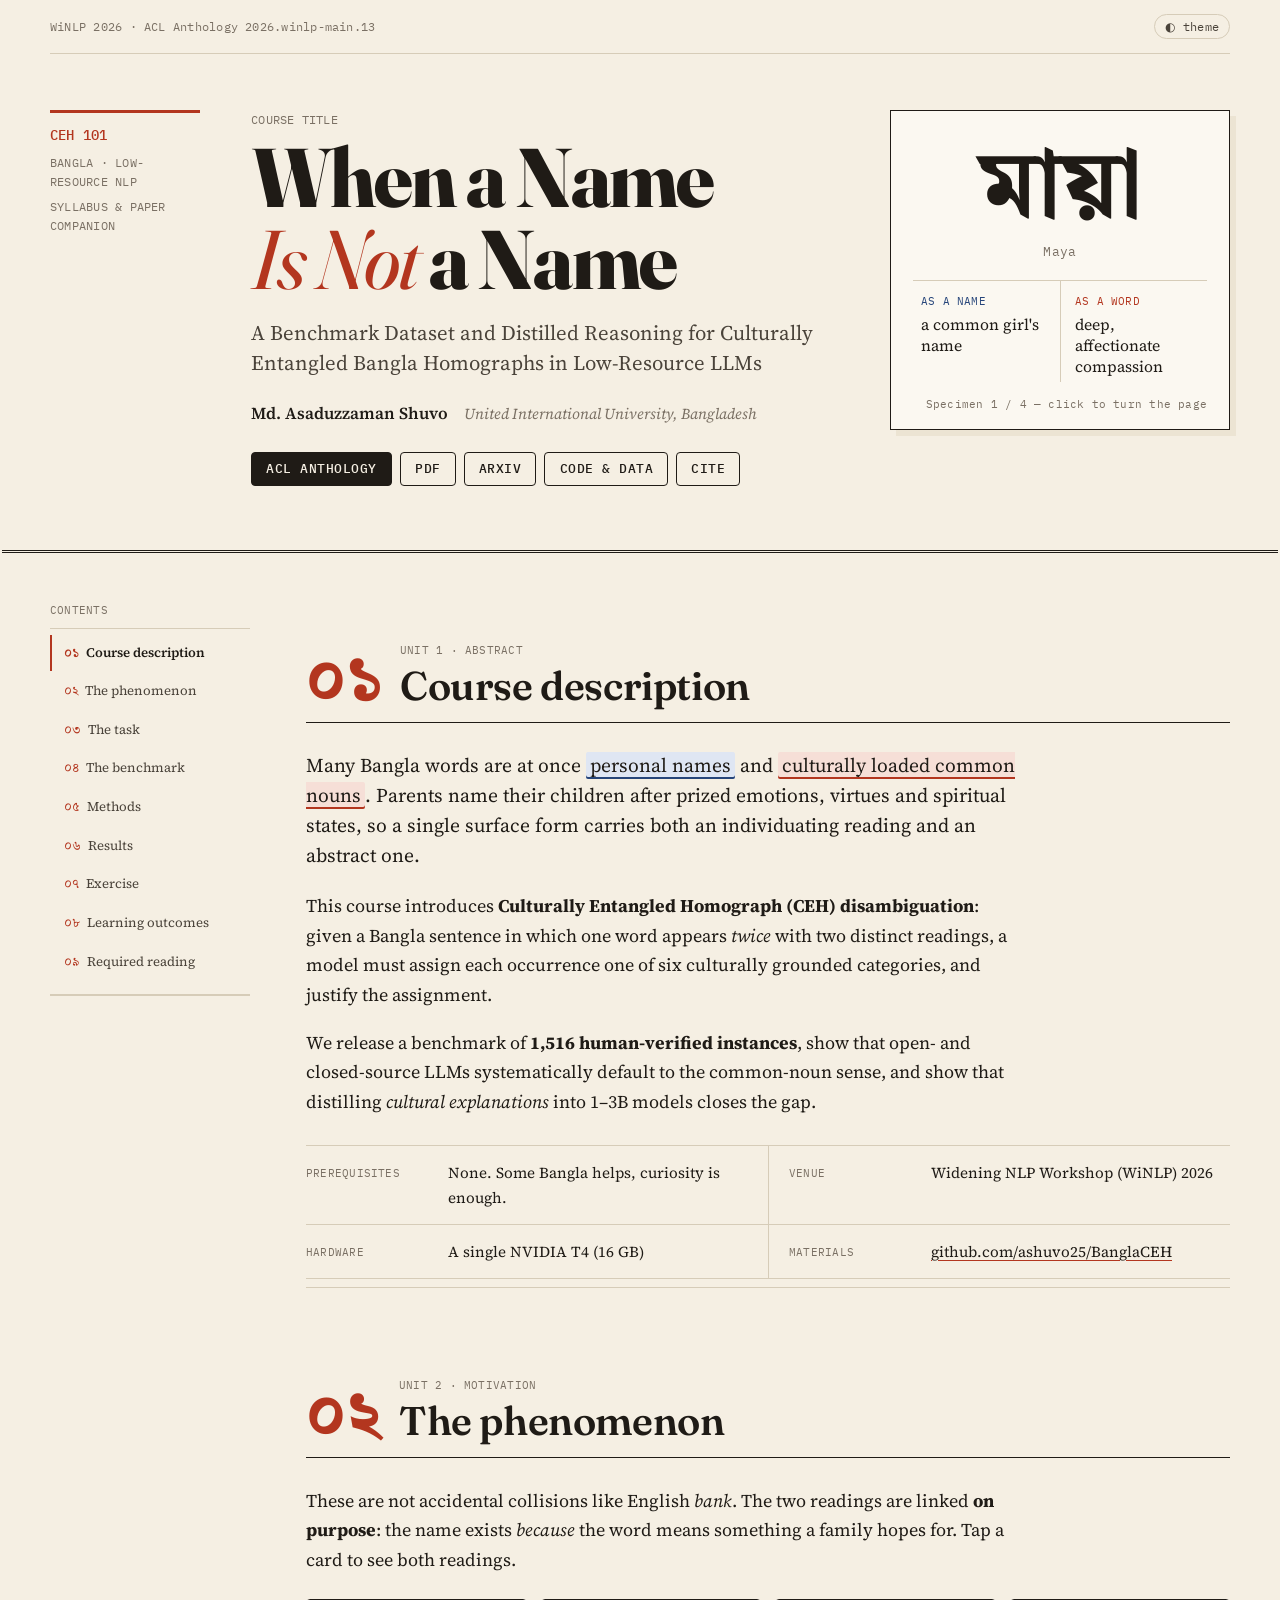
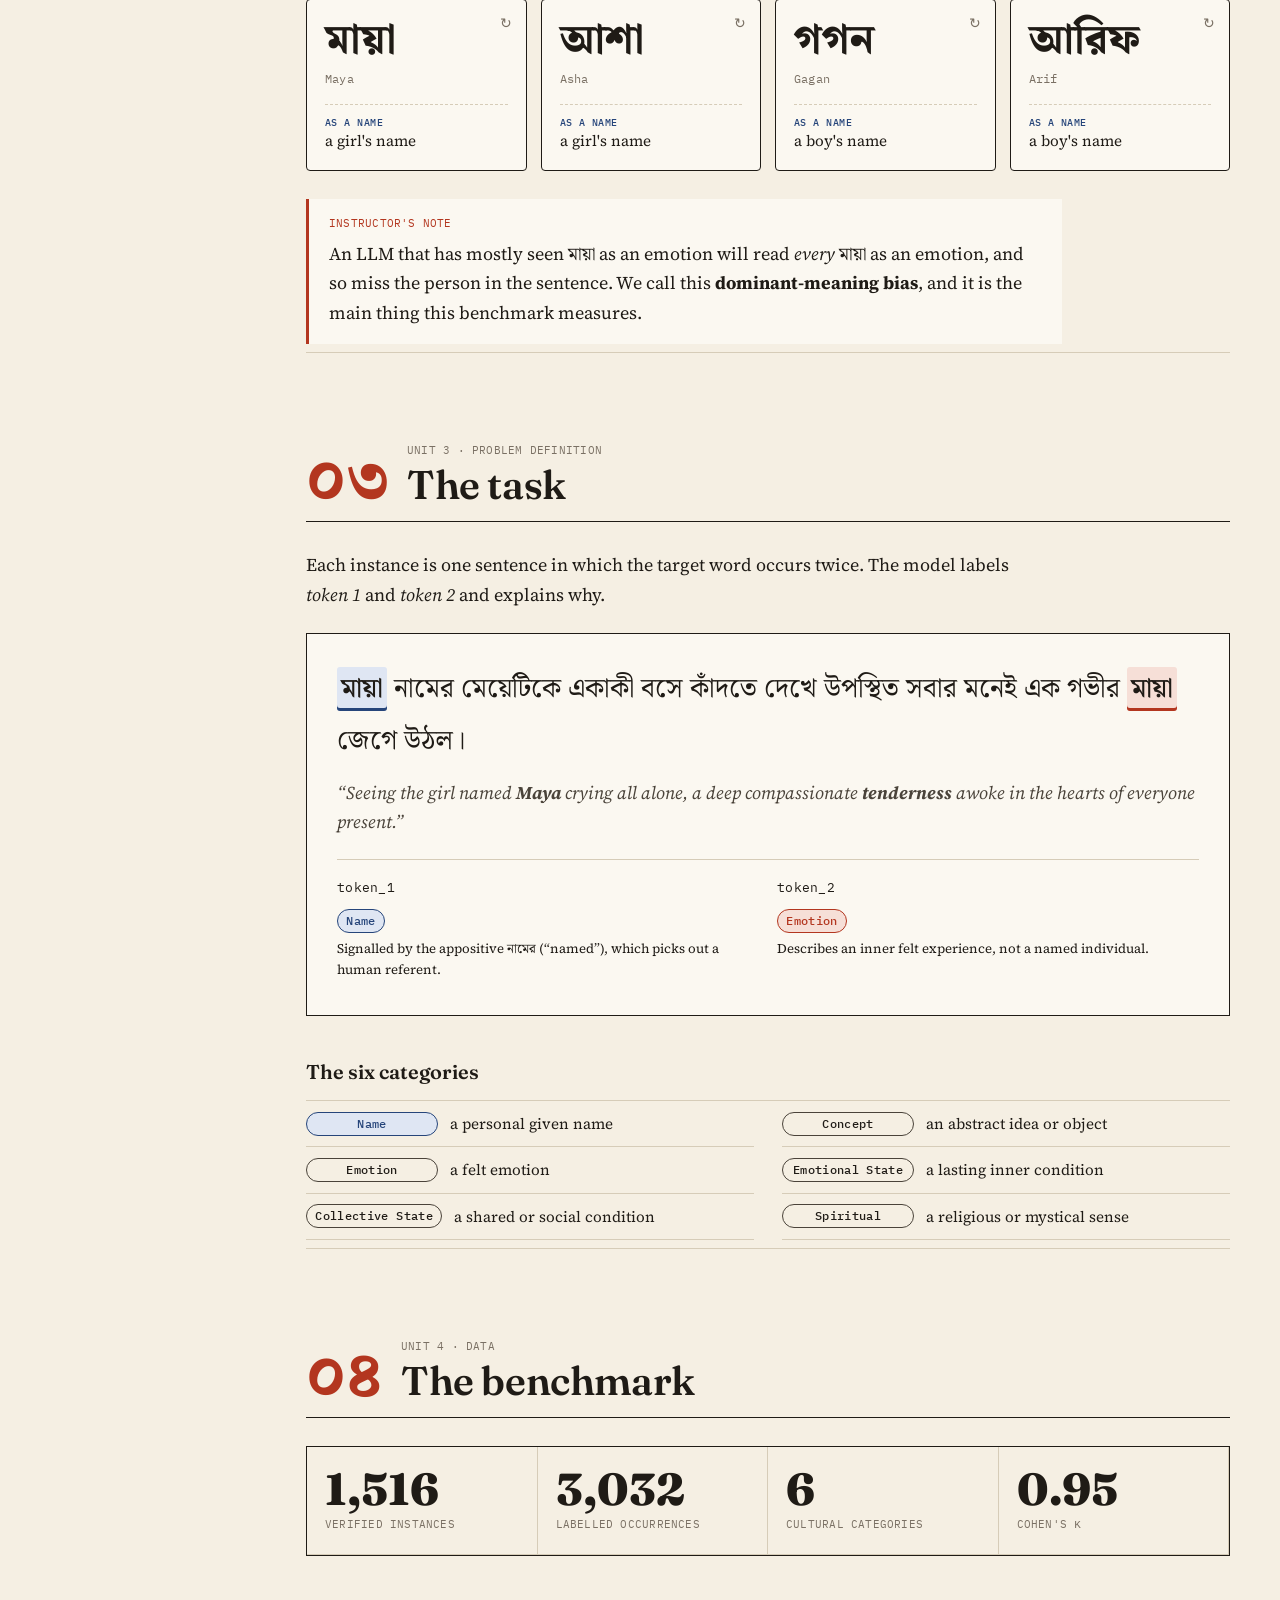
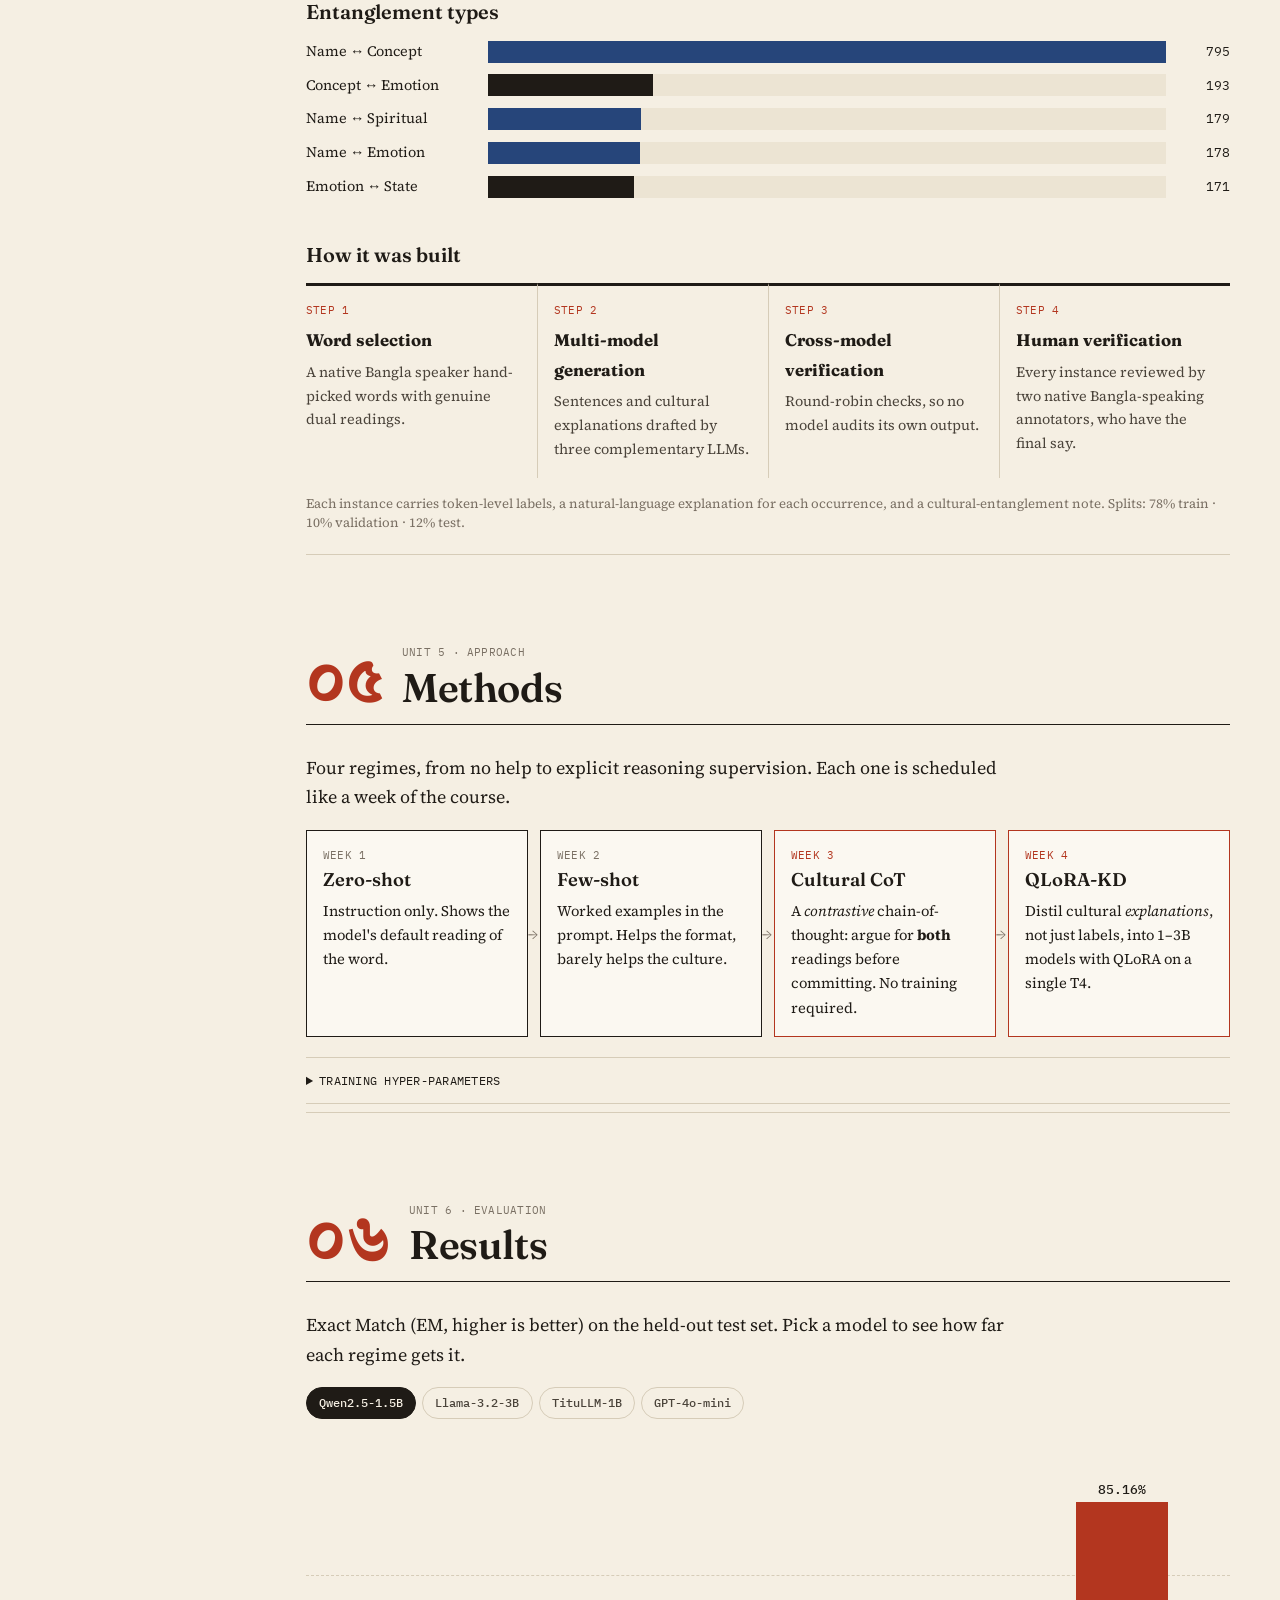
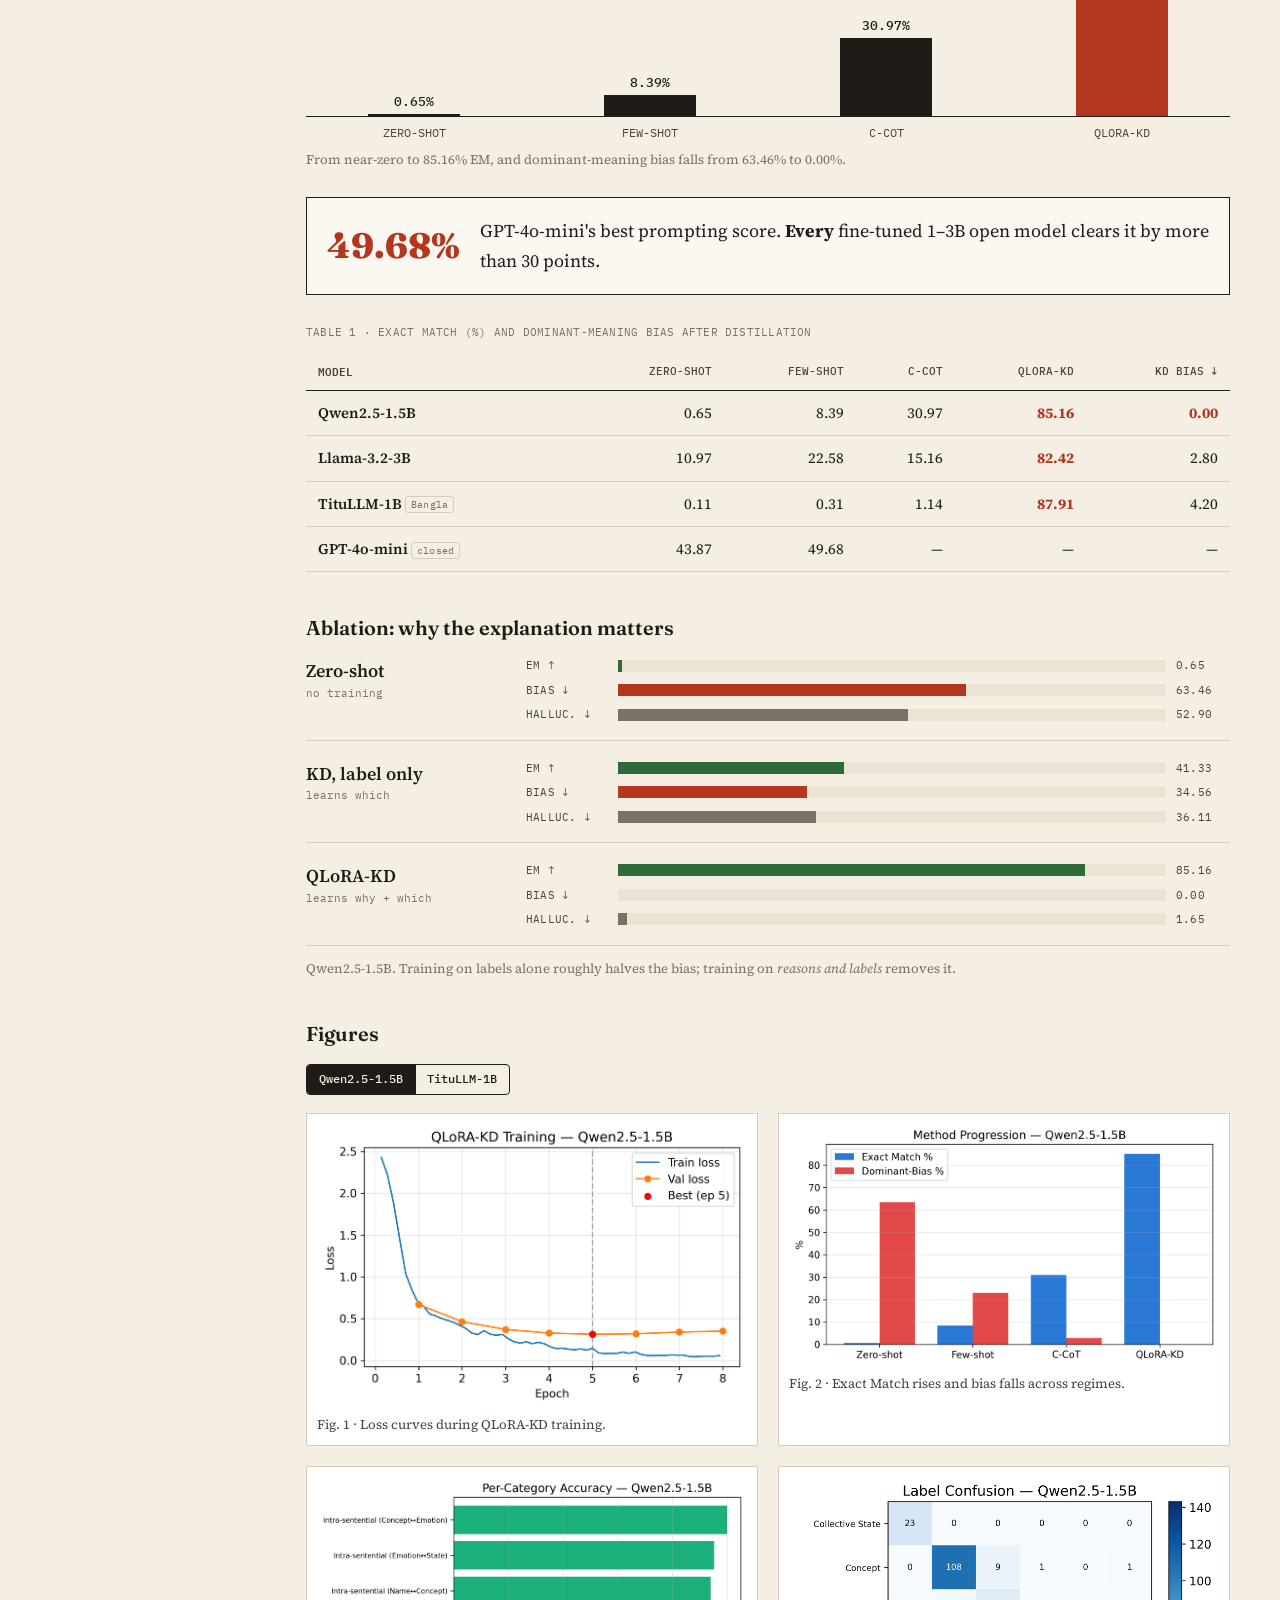
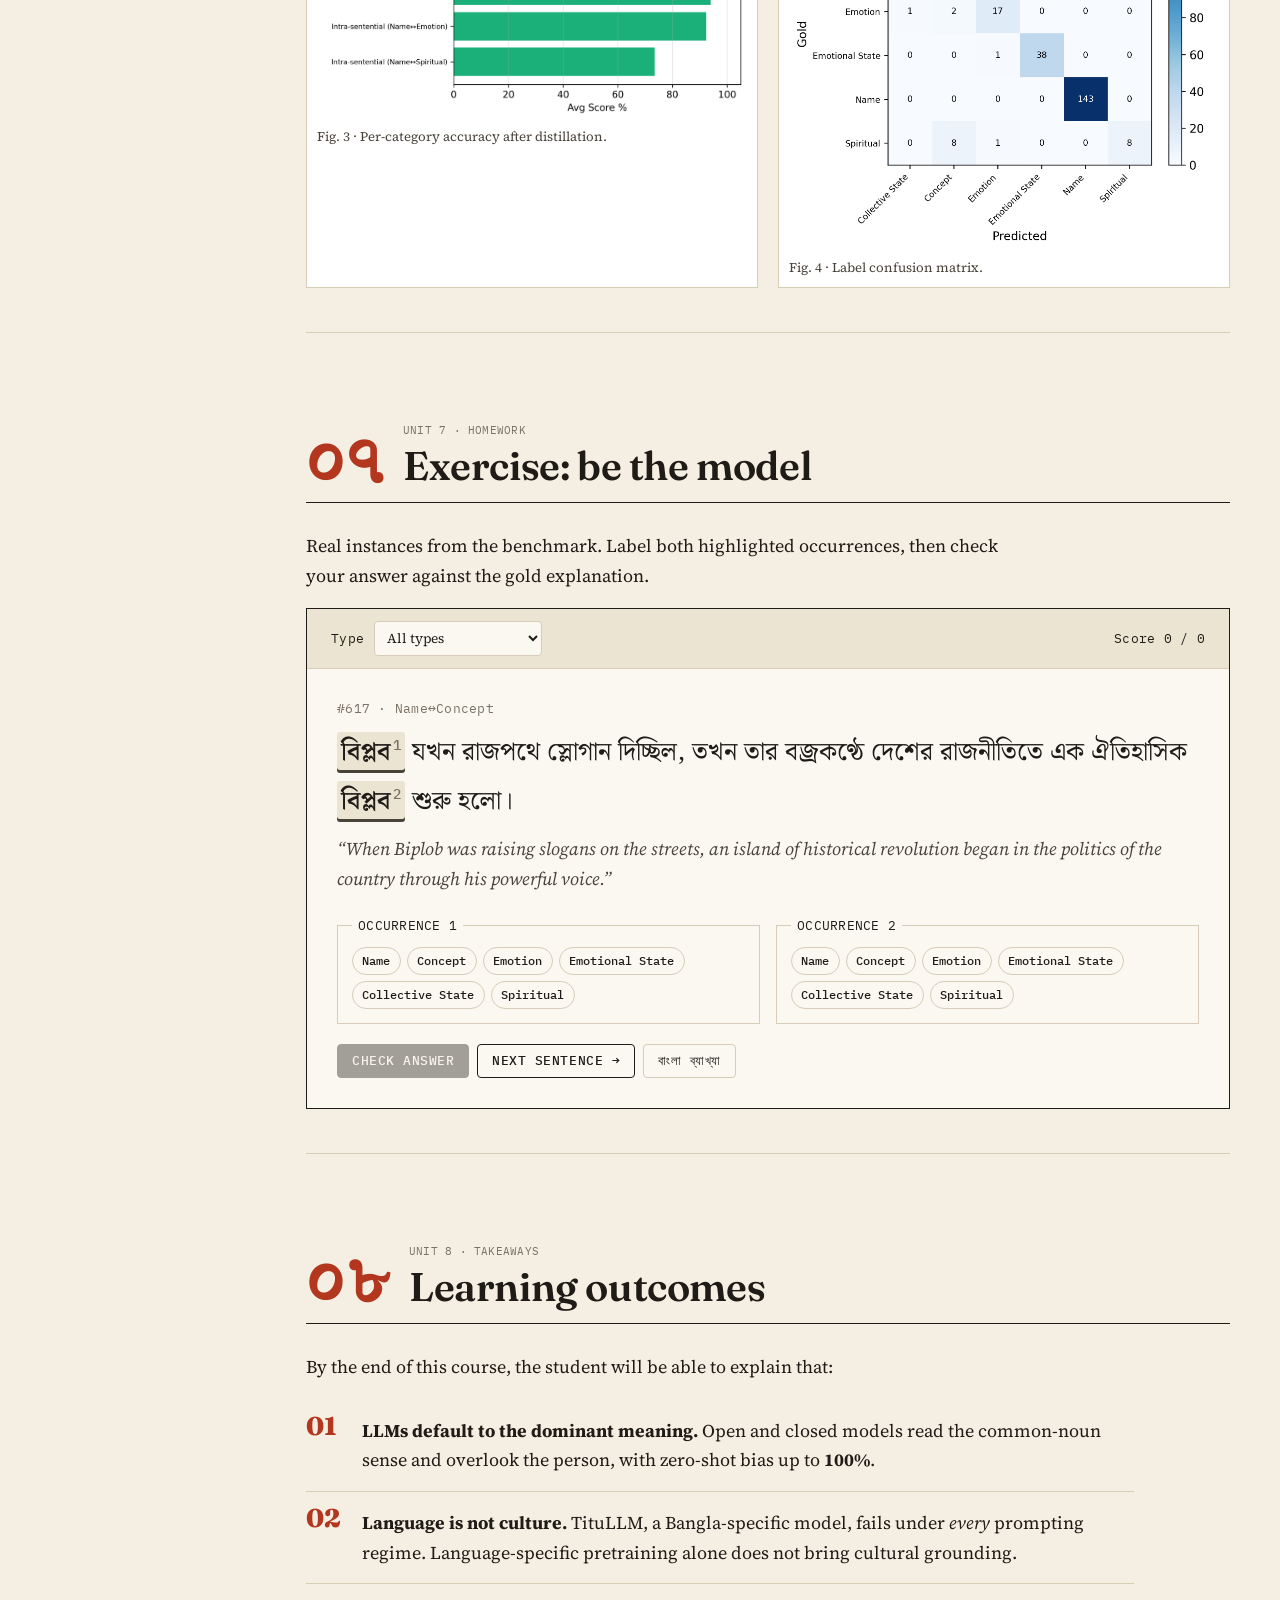
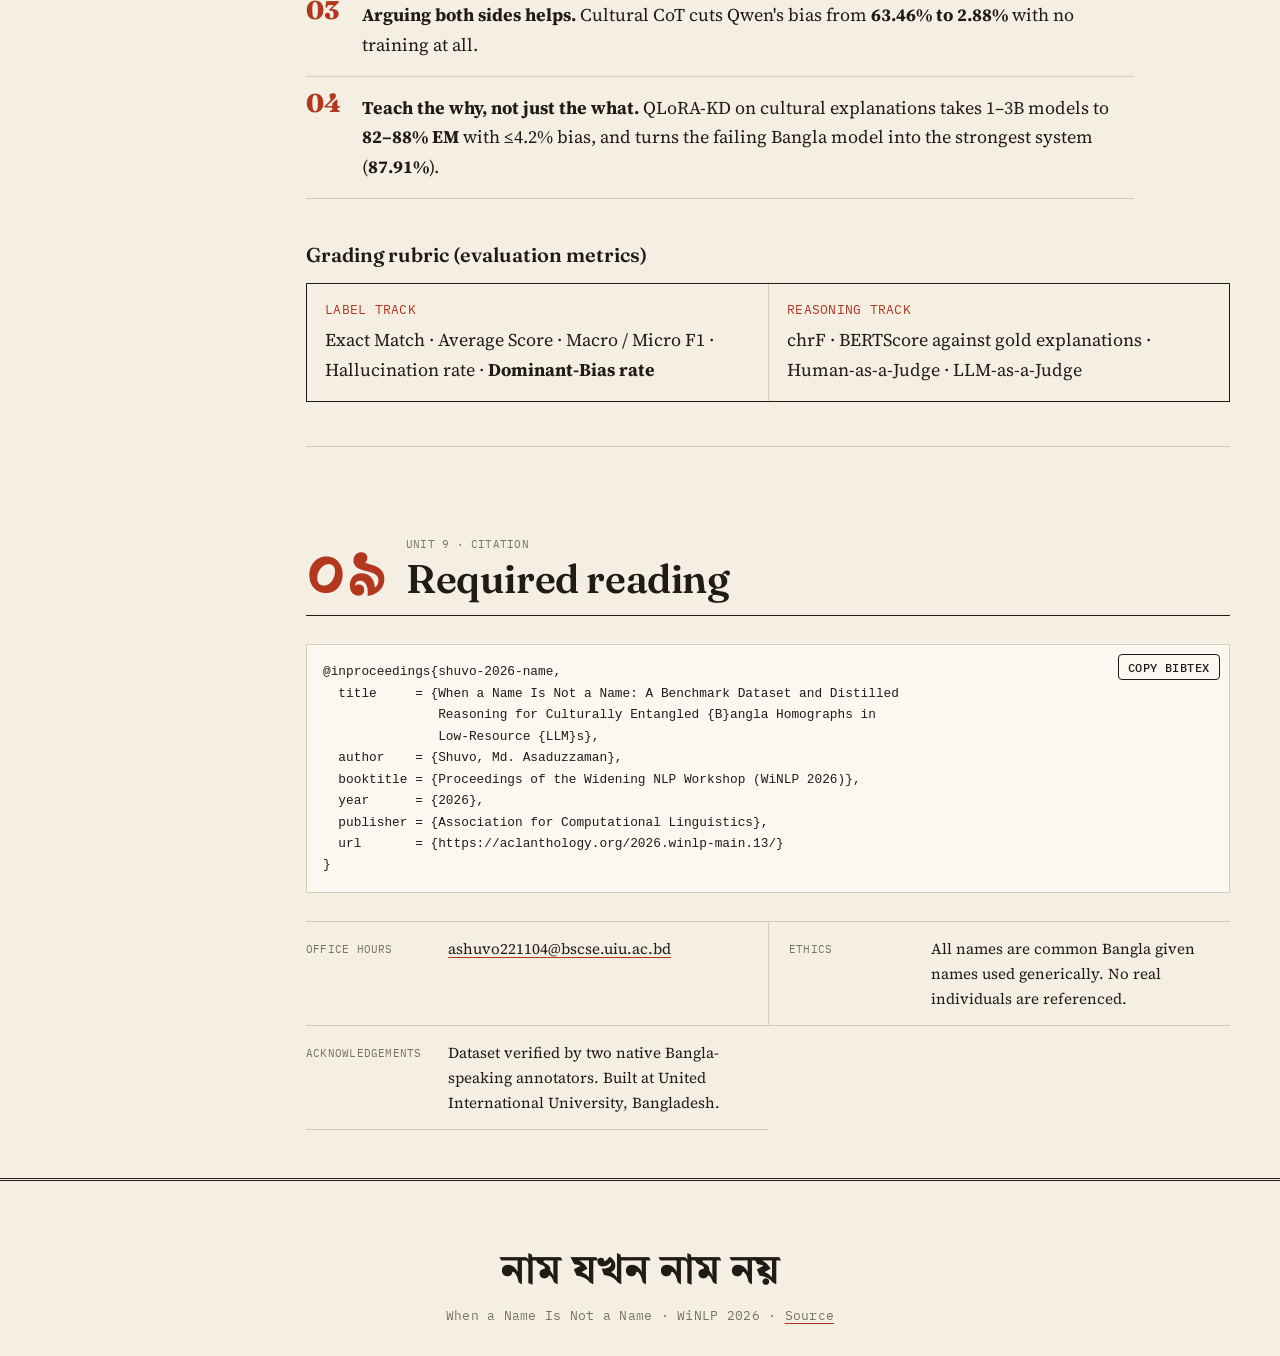
==== docs/index.html @ 363b2e9a "Add static project website for the paper under docs/ Syllabus-style companion page (HTML/CSS/JS, no " ====
<!doctype html>
<html lang="en">
<head>
  <meta charset="utf-8">
  <meta name="viewport" content="width=device-width, initial-scale=1">
  <title>When a Name Is Not a Name</title>
  <meta name="description" content="A benchmark dataset and distilled reasoning for Culturally Entangled Bangla Homographs (CEH) in low-resource LLMs. WiNLP 2026.">
  <meta property="og:title" content="When a Name Is Not a Name — Bangla CEH Benchmark">
  <meta property="og:description" content="মায়া is both a girl's name and a word for affectionate compassion. Can LLMs tell the difference?">
  <meta property="og:type" content="website">
  <link rel="icon" href="data:image/svg+xml,<svg xmlns='http://www.w3.org/2000/svg' viewBox='0 0 100 100'><text y='.9em' font-size='90'>🪷</text></svg>">
  <link rel="preconnect" href="https://fonts.googleapis.com">
  <link rel="preconnect" href="https://fonts.gstatic.com" crossorigin>
  <link href="https://fonts.googleapis.com/css2?family=Fraunces:ital,opsz,wght@0,9..144,400;0,9..144,600;0,9..144,800;1,9..144,400&family=Source+Serif+4:ital,opsz,wght@0,8..60,400;0,8..60,600;1,8..60,400&family=IBM+Plex+Mono:wght@400;500&family=Noto+Serif+Bengali:wght@400;600;800&display=swap" rel="stylesheet">
  <link rel="stylesheet" href="css/style.css">
</head>
<body>

<a class="skip" href="#unit-1">Skip to content</a>

<!-- ===================== MASTHEAD ===================== -->
<header class="masthead">
  <div class="masthead__bar">
    <span class="mono">WiNLP 2026 · ACL Anthology 2026.winlp-main.13</span>
    <button class="theme-toggle mono" id="themeToggle" type="button" aria-label="Toggle colour theme">◐ theme</button>
  </div>

  <div class="masthead__grid">
    <div class="masthead__course mono">
      <span>CEH 101</span>
      <span>Bangla · Low-Resource NLP</span>
      <span>Syllabus &amp; Paper Companion</span>
    </div>

    <div class="masthead__title">
      <p class="eyebrow mono">Course title</p>
      <h1>When a Name <em>Is&nbsp;Not</em> a&nbsp;Name</h1>
      <p class="subtitle">A Benchmark Dataset and Distilled Reasoning for Culturally Entangled Bangla Homographs in Low-Resource LLMs</p>

      <!-- Edit the author list here if it needs co-authors / affiliations -->
      <p class="authors">
        <span class="author">Md. Asaduzzaman Shuvo</span>
        <span class="affil">United International University, Bangladesh</span>
      </p>

      <nav class="links" aria-label="Paper links">
        <a class="btn btn--solid" href="https://aclanthology.org/2026.winlp-main.13/" target="_blank" rel="noopener">ACL Anthology</a>
        <a class="btn" href="https://aclanthology.org/2026.winlp-main.13.pdf" target="_blank" rel="noopener">PDF</a>
        <a class="btn" href="https://arxiv.org/abs/2607.17828" target="_blank" rel="noopener">arXiv</a>
        <a class="btn" href="https://github.com/ashuvo25/BanglaCEH" target="_blank" rel="noopener">Code &amp; Data</a>
        <a class="btn" href="#unit-9">Cite</a>
      </nav>
    </div>

    <!-- Hero specimen: one word, two readings -->
    <figure class="specimen" id="specimen" aria-live="polite">
      <div class="specimen__word bn" id="specimenWord">মায়া</div>
      <div class="specimen__roman mono" id="specimenRoman">Maya</div>
      <div class="specimen__readings">
        <div class="reading reading--name">
          <span class="reading__tag mono">as a name</span>
          <span class="reading__gloss" id="specimenName">a common girl's name</span>
        </div>
        <div class="reading reading--sense">
          <span class="reading__tag mono">as a word</span>
          <span class="reading__gloss" id="specimenSense">deep, affectionate compassion</span>
        </div>
      </div>
      <figcaption class="mono">Specimen <span id="specimenIdx">1</span> / 4 — click to turn the page</figcaption>
    </figure>
  </div>
</header>

<div class="layout">

  <!-- ===================== MARGIN INDEX ===================== -->
  <aside class="rail" aria-label="Syllabus contents">
    <p class="rail__head mono">Contents</p>
    <ol class="rail__list">
      <li><a href="#unit-1"><span class="num bn">০১</span> Course description</a></li>
      <li><a href="#unit-2"><span class="num bn">০২</span> The phenomenon</a></li>
      <li><a href="#unit-3"><span class="num bn">০৩</span> The task</a></li>
      <li><a href="#unit-4"><span class="num bn">০৪</span> The benchmark</a></li>
      <li><a href="#unit-5"><span class="num bn">০৫</span> Methods</a></li>
      <li><a href="#unit-6"><span class="num bn">০৬</span> Results</a></li>
      <li><a href="#unit-7"><span class="num bn">০৭</span> Exercise</a></li>
      <li><a href="#unit-8"><span class="num bn">০৮</span> Learning outcomes</a></li>
      <li><a href="#unit-9"><span class="num bn">০৯</span> Required reading</a></li>
    </ol>
    <div class="rail__progress" aria-hidden="true"><span id="progressBar"></span></div>
  </aside>

  <main>

    <!-- ===================== UNIT 1 ===================== -->
    <section class="unit" id="unit-1">
      <header class="unit__head">
        <span class="unit__num bn">০১</span>
        <div>
          <p class="unit__kicker mono">Unit 1 · Abstract</p>
          <h2>Course description</h2>
        </div>
      </header>

      <div class="prose">
        <p class="lede">Many Bangla words are at once <mark class="m-name">personal names</mark> and <mark class="m-sense">culturally loaded common nouns</mark>. Parents name their children after prized emotions, virtues and spiritual states, so a single surface form carries both an individuating reading and an abstract one.</p>
        <p>This course introduces <strong>Culturally Entangled Homograph (CEH) disambiguation</strong>: given a Bangla sentence in which one word appears <em>twice</em> with two distinct readings, a model must assign each occurrence one of six culturally grounded categories, and justify the assignment.</p>
        <p>We release a benchmark of <strong>1,516 human-verified instances</strong>, show that open- and closed-source LLMs systematically default to the common-noun sense, and show that distilling <em>cultural explanations</em> into 1–3B models closes the gap.</p>
      </div>

      <dl class="facts">
        <div><dt class="mono">Prerequisites</dt><dd>None. Some Bangla helps, curiosity is enough.</dd></div>
        <div><dt class="mono">Venue</dt><dd>Widening NLP Workshop (WiNLP) 2026</dd></div>
        <div><dt class="mono">Hardware</dt><dd>A single NVIDIA T4 (16&nbsp;GB)</dd></div>
        <div><dt class="mono">Materials</dt><dd><a href="https://github.com/ashuvo25/BanglaCEH" target="_blank" rel="noopener">github.com/ashuvo25/BanglaCEH</a></dd></div>
      </dl>
    </section>

    <!-- ===================== UNIT 2 ===================== -->
    <section class="unit" id="unit-2">
      <header class="unit__head">
        <span class="unit__num bn">০২</span>
        <div>
          <p class="unit__kicker mono">Unit 2 · Motivation</p>
          <h2>The phenomenon</h2>
        </div>
      </header>

      <div class="prose">
        <p>These are not accidental collisions like English <em>bank</em>. The two readings are linked <strong>on purpose</strong>: the name exists <em>because</em> the word means something a family hopes for. Tap a card to see both readings.</p>
      </div>

      <div class="cards" id="wordCards">
        <button class="wcard" type="button" aria-pressed="false">
          <span class="wcard__word bn">মায়া</span><span class="wcard__roman mono">Maya</span>
          <span class="wcard__front">a girl's name</span>
          <span class="wcard__back">affectionate compassion</span>
        </button>
        <button class="wcard" type="button" aria-pressed="false">
          <span class="wcard__word bn">আশা</span><span class="wcard__roman mono">Asha</span>
          <span class="wcard__front">a girl's name</span>
          <span class="wcard__back">hope</span>
        </button>
        <button class="wcard" type="button" aria-pressed="false">
          <span class="wcard__word bn">গগন</span><span class="wcard__roman mono">Gagan</span>
          <span class="wcard__front">a boy's name</span>
          <span class="wcard__back">the sky, the celestial firmament</span>
        </button>
        <button class="wcard" type="button" aria-pressed="false">
          <span class="wcard__word bn">আরিফ</span><span class="wcard__roman mono">Arif</span>
          <span class="wcard__front">a boy's name</span>
          <span class="wcard__back">one with intuitive knowledge of the divine (Sufi)</span>
        </button>
      </div>

      <aside class="note">
        <p class="note__label mono">Instructor's note</p>
        <p>An LLM that has mostly seen মায়া as an emotion will read <em>every</em> মায়া as an emotion, and so miss the person in the sentence. We call this <strong>dominant-meaning bias</strong>, and it is the main thing this benchmark measures.</p>
      </aside>
    </section>

    <!-- ===================== UNIT 3 ===================== -->
    <section class="unit" id="unit-3">
      <header class="unit__head">
        <span class="unit__num bn">০৩</span>
        <div>
          <p class="unit__kicker mono">Unit 3 · Problem definition</p>
          <h2>The task</h2>
        </div>
      </header>

      <div class="prose">
        <p>Each instance is one sentence in which the target word occurs twice. The model labels <em>token&nbsp;1</em> and <em>token&nbsp;2</em> and explains why.</p>
      </div>

      <figure class="task">
        <p class="task__sentence bn">
          <span class="tok tok--name" data-label="Name">মায়া</span> নামের মেয়েটিকে একাকী বসে কাঁদতে দেখে উপস্থিত সবার মনেই এক গভীর <span class="tok tok--sense" data-label="Emotion">মায়া</span> জেগে উঠল।
        </p>
        <p class="task__gloss">“Seeing the girl named <b>Maya</b> crying all alone, a deep compassionate <b>tenderness</b> awoke in the hearts of everyone present.”</p>
        <div class="task__io">
          <div>
            <p class="mono small">token_1</p>
            <p class="pill pill--name">Name</p>
            <p class="small">Signalled by the appositive <span class="bn">নামের</span> (“named”), which picks out a human referent.</p>
          </div>
          <div>
            <p class="mono small">token_2</p>
            <p class="pill pill--sense">Emotion</p>
            <p class="small">Describes an inner felt experience, not a named individual.</p>
          </div>
        </div>
      </figure>

      <h3 class="h3">The six categories</h3>
      <ul class="cats">
        <li><span class="pill pill--name">Name</span> a personal given name</li>
        <li><span class="pill">Concept</span> an abstract idea or object</li>
        <li><span class="pill">Emotion</span> a felt emotion</li>
        <li><span class="pill">Emotional State</span> a lasting inner condition</li>
        <li><span class="pill">Collective State</span> a shared or social condition</li>
        <li><span class="pill">Spiritual</span> a religious or mystical sense</li>
      </ul>
    </section>

    <!-- ===================== UNIT 4 ===================== -->
    <section class="unit" id="unit-4">
      <header class="unit__head">
        <span class="unit__num bn">০৪</span>
        <div>
          <p class="unit__kicker mono">Unit 4 · Data</p>
          <h2>The benchmark</h2>
        </div>
      </header>

      <div class="stats">
        <div class="stat"><span class="stat__n" data-count="1516">1,516</span><span class="stat__l mono">verified instances</span></div>
        <div class="stat"><span class="stat__n" data-count="3032">3,032</span><span class="stat__l mono">labelled occurrences</span></div>
        <div class="stat"><span class="stat__n" data-count="6">6</span><span class="stat__l mono">cultural categories</span></div>
        <div class="stat"><span class="stat__n" data-count="0.95" data-decimals="2">0.95</span><span class="stat__l mono">Cohen's κ</span></div>
      </div>

      <h3 class="h3">Entanglement types</h3>
      <div class="hbars" id="catBars" role="img" aria-label="Instances per entanglement type"></div>

      <h3 class="h3">How it was built</h3>
      <ol class="pipeline">
        <li><span class="mono">Step 1</span><strong>Word selection</strong><p>A native Bangla speaker hand-picked words with genuine dual readings.</p></li>
        <li><span class="mono">Step 2</span><strong>Multi-model generation</strong><p>Sentences and cultural explanations drafted by three complementary LLMs.</p></li>
        <li><span class="mono">Step 3</span><strong>Cross-model verification</strong><p>Round-robin checks, so no model audits its own output.</p></li>
        <li><span class="mono">Step 4</span><strong>Human verification</strong><p>Every instance reviewed by two native Bangla-speaking annotators, who have the final say.</p></li>
      </ol>
      <p class="small muted">Each instance carries token-level labels, a natural-language explanation for each occurrence, and a cultural-entanglement note. Splits: 78% train · 10% validation · 12% test.</p>
    </section>

    <!-- ===================== UNIT 5 ===================== -->
    <section class="unit" id="unit-5">
      <header class="unit__head">
        <span class="unit__num bn">০৫</span>
        <div>
          <p class="unit__kicker mono">Unit 5 · Approach</p>
          <h2>Methods</h2>
        </div>
      </header>

      <div class="prose"><p>Four regimes, from no help to explicit reasoning supervision. Each one is scheduled like a week of the course.</p></div>

      <ol class="weeks">
        <li class="week">
          <p class="week__n mono">Week 1</p>
          <h4>Zero-shot</h4>
          <p>Instruction only. Shows the model's default reading of the word.</p>
        </li>
        <li class="week">
          <p class="week__n mono">Week 2</p>
          <h4>Few-shot</h4>
          <p>Worked examples in the prompt. Helps the format, barely helps the culture.</p>
        </li>
        <li class="week week--accent">
          <p class="week__n mono">Week 3</p>
          <h4>Cultural CoT</h4>
          <p>A <em>contrastive</em> chain-of-thought: argue for <strong>both</strong> readings before committing. No training required.</p>
        </li>
        <li class="week week--accent">
          <p class="week__n mono">Week 4</p>
          <h4>QLoRA-KD</h4>
          <p>Distil cultural <em>explanations</em>, not just labels, into 1–3B models with QLoRA on a single T4.</p>
        </li>
      </ol>

      <details class="spec">
        <summary class="mono">Training hyper-parameters</summary>
        <pre><code>base_model   Qwen2.5-1.5B-Instruct · Llama-3.2-3B · TituLLM-1B
lora_rank    16      lora_alpha   32      lora_dropout 0.1
lr           1e-4    epochs       8       batch_size   16
hardware     1 × NVIDIA T4 (16 GB)</code></pre>
      </details>
    </section>

    <!-- ===================== UNIT 6 ===================== -->
    <section class="unit" id="unit-6">
      <header class="unit__head">
        <span class="unit__num bn">০৬</span>
        <div>
          <p class="unit__kicker mono">Unit 6 · Evaluation</p>
          <h2>Results</h2>
        </div>
      </header>

      <div class="prose"><p>Exact Match (EM, higher is better) on the held-out test set. Pick a model to see how far each regime gets it.</p></div>

      <div class="tabs" role="tablist" id="modelTabs"></div>
      <div class="chart" id="emChart" role="img" aria-live="polite"></div>
      <p class="chart__caption small" id="emCaption"></p>

      <div class="callout">
        <span class="callout__n">49.68%</span>
        <p>GPT-4o-mini's best prompting score. <strong>Every</strong> fine-tuned 1–3B open model clears it by more than 30 points.</p>
      </div>

      <div class="table-wrap">
        <table class="results">
          <caption class="mono">Table 1 · Exact Match (%) and dominant-meaning bias after distillation</caption>
          <thead>
            <tr><th scope="col">Model</th><th scope="col">Zero-shot</th><th scope="col">Few-shot</th><th scope="col">C-CoT</th><th scope="col">QLoRA-KD</th><th scope="col">KD Bias ↓</th></tr>
          </thead>
          <tbody>
            <tr><th scope="row">Qwen2.5-1.5B</th><td>0.65</td><td>8.39</td><td>30.97</td><td class="best">85.16</td><td class="best">0.00</td></tr>
            <tr><th scope="row">Llama-3.2-3B</th><td>10.97</td><td>22.58</td><td>15.16</td><td class="best">82.42</td><td>2.80</td></tr>
            <tr><th scope="row">TituLLM-1B <span class="tag mono">Bangla</span></th><td>0.11</td><td>0.31</td><td>1.14</td><td class="best">87.91</td><td>4.20</td></tr>
            <tr><th scope="row">GPT-4o-mini <span class="tag mono">closed</span></th><td>43.87</td><td>49.68</td><td>—</td><td>—</td><td>—</td></tr>
          </tbody>
        </table>
      </div>

      <h3 class="h3">Ablation: why the explanation matters</h3>
      <div class="ablation" id="ablation"></div>
      <p class="small muted">Qwen2.5-1.5B. Training on labels alone roughly halves the bias; training on <em>reasons and labels</em> removes it.</p>

      <h3 class="h3">Figures</h3>
      <div class="seg" role="group" aria-label="Model for figures">
        <button type="button" class="seg__btn is-on" data-fig="">Qwen2.5-1.5B</button>
        <button type="button" class="seg__btn" data-fig="-titu">TituLLM-1B</button>
      </div>
      <div class="figs" id="figs">
        <figure><img loading="lazy" data-base="fig1_loss_curve" alt="Training and validation loss curves" src="assets/figures/fig1_loss_curve.png"><figcaption class="small">Fig. 1 · Loss curves during QLoRA-KD training.</figcaption></figure>
        <figure><img loading="lazy" data-base="fig2_method_progression" alt="Exact match and dominant bias across zero-shot, few-shot, C-CoT and QLoRA-KD" src="assets/figures/fig2_method_progression.png"><figcaption class="small">Fig. 2 · Exact Match rises and bias falls across regimes.</figcaption></figure>
        <figure><img loading="lazy" data-base="fig3_per_category" alt="Per-category accuracy" src="assets/figures/fig3_per_category.png"><figcaption class="small">Fig. 3 · Per-category accuracy after distillation.</figcaption></figure>
        <figure><img loading="lazy" data-base="fig4_confusion" alt="Label confusion matrix" src="assets/figures/fig4_confusion.png"><figcaption class="small">Fig. 4 · Label confusion matrix.</figcaption></figure>
      </div>
    </section>

    <!-- ===================== UNIT 7 ===================== -->
    <section class="unit" id="unit-7">
      <header class="unit__head">
        <span class="unit__num bn">০৭</span>
        <div>
          <p class="unit__kicker mono">Unit 7 · Homework</p>
          <h2>Exercise: be the model</h2>
        </div>
      </header>

      <div class="prose"><p>Real instances from the benchmark. Label both highlighted occurrences, then check your answer against the gold explanation.</p></div>

      <div class="ex" id="exercise">
        <div class="ex__bar">
          <label class="mono small" for="exCat">Type</label>
          <select id="exCat">
            <option value="">All types</option>
          </select>
          <span class="ex__score mono small" id="exScore">Score 0 / 0</span>
        </div>

        <div class="ex__card">
          <p class="ex__meta mono small"><span id="exId">#—</span> · <span id="exType">—</span></p>
          <p class="ex__sentence bn" id="exSentence">Loading…</p>
          <p class="ex__en" id="exEnglish"></p>

          <div class="ex__answers">
            <fieldset class="ex__q" data-slot="1">
              <legend class="mono small">Occurrence 1</legend>
              <div class="choices"></div>
            </fieldset>
            <fieldset class="ex__q" data-slot="2">
              <legend class="mono small">Occurrence 2</legend>
              <div class="choices"></div>
            </fieldset>
          </div>

          <div class="ex__actions">
            <button type="button" class="btn btn--solid" id="exCheck">Check answer</button>
            <button type="button" class="btn" id="exNext">Next sentence →</button>
            <button type="button" class="btn btn--ghost" id="exLang" aria-pressed="false">বাংলা ব্যাখ্যা</button>
          </div>

          <div class="ex__reveal" id="exReveal" hidden>
            <p class="ex__verdict" id="exVerdict"></p>
            <div class="ex__why">
              <div><p class="mono small">Why occurrence 1 is <b id="exL1"></b></p><p id="exWhy1"></p></div>
              <div><p class="mono small">Why occurrence 2 is <b id="exL2"></b></p><p id="exWhy2"></p></div>
            </div>
            <div class="ex__note"><p class="mono small">Cultural entanglement</p><p id="exNote"></p></div>
          </div>
        </div>
      </div>
    </section>

    <!-- ===================== UNIT 8 ===================== -->
    <section class="unit" id="unit-8">
      <header class="unit__head">
        <span class="unit__num bn">০৮</span>
        <div>
          <p class="unit__kicker mono">Unit 8 · Takeaways</p>
          <h2>Learning outcomes</h2>
        </div>
      </header>

      <p class="prose">By the end of this course, the student will be able to explain that:</p>
      <ol class="outcomes">
        <li><strong>LLMs default to the dominant meaning.</strong> Open and closed models read the common-noun sense and overlook the person, with zero-shot bias up to <b>100%</b>.</li>
        <li><strong>Language is not culture.</strong> TituLLM, a Bangla-specific model, fails under <em>every</em> prompting regime. Language-specific pretraining alone does not bring cultural grounding.</li>
        <li><strong>Arguing both sides helps.</strong> Cultural CoT cuts Qwen's bias from <b>63.46% to 2.88%</b> with no training at all.</li>
        <li><strong>Teach the why, not just the what.</strong> QLoRA-KD on cultural explanations takes 1–3B models to <b>82–88% EM</b> with ≤4.2% bias, and turns the failing Bangla model into the strongest system (<b>87.91%</b>).</li>
      </ol>

      <h3 class="h3">Grading rubric (evaluation metrics)</h3>
      <div class="rubric">
        <div><p class="mono small">Label track</p><p>Exact Match · Average Score · Macro / Micro F1 · Hallucination rate · <strong>Dominant-Bias rate</strong></p></div>
        <div><p class="mono small">Reasoning track</p><p>chrF · BERTScore against gold explanations · Human-as-a-Judge · LLM-as-a-Judge</p></div>
      </div>
    </section>

    <!-- ===================== UNIT 9 ===================== -->
    <section class="unit" id="unit-9">
      <header class="unit__head">
        <span class="unit__num bn">০৯</span>
        <div>
          <p class="unit__kicker mono">Unit 9 · Citation</p>
          <h2>Required reading</h2>
        </div>
      </header>

      <div class="bib">
        <button type="button" class="btn btn--small" id="copyBib">Copy BibTeX</button>
        <!-- Replace with the official .bib from the ACL Anthology page if it differs -->
        <pre id="bibtex"><code>@inproceedings{shuvo-2026-name,
  title     = {When a Name Is Not a Name: A Benchmark Dataset and Distilled
               Reasoning for Culturally Entangled {B}angla Homographs in
               Low-Resource {LLM}s},
  author    = {Shuvo, Md. Asaduzzaman},
  booktitle = {Proceedings of the Widening NLP Workshop (WiNLP 2026)},
  year      = {2026},
  publisher = {Association for Computational Linguistics},
  url       = {https://aclanthology.org/2026.winlp-main.13/}
}</code></pre>
      </div>

      <dl class="facts">
        <div><dt class="mono">Office hours</dt><dd><a href="mailto:ashuvo221104@bscse.uiu.ac.bd">ashuvo221104@bscse.uiu.ac.bd</a></dd></div>
        <div><dt class="mono">Ethics</dt><dd>All names are common Bangla given names used generically. No real individuals are referenced.</dd></div>
        <div><dt class="mono">Acknowledgements</dt><dd>Dataset verified by two native Bangla-speaking annotators. Built at United International University, Bangladesh.</dd></div>
      </dl>
    </section>

  </main>
</div>

<footer class="foot">
  <p class="bn foot__word">নাম যখন নাম নয়</p>
  <p class="mono small">When a Name Is Not a Name · WiNLP 2026 · <a href="https://github.com/ashuvo25/BanglaCEH" target="_blank" rel="noopener">Source</a></p>
</footer>

<script src="js/main.js" defer></script>
</body>
</html>
---- docs/css/style.css ----
/* ==========================================================
   When a Name Is Not a Name: syllabus-style paper site
   ========================================================== */

:root {
  --paper: #f5efe3;
  --paper-2: #ece4d3;
  --card: #fbf8f1;
  --ink: #1f1b16;
  --ink-2: #4a433a;
  --muted: #7a7064;
  --rule: #d6ccb8;
  --rule-strong: #1f1b16;

  --name: #26457a;        /* the "name" reading */
  --name-bg: #dfe6f3;
  --sense: #b3361f;       /* the "word / concept" reading: sindoor red */
  --sense-bg: #f6dfd7;
  --ok: #2f6b3a;
  --ok-bg: #dcecd9;

  --font-display: "Fraunces", "Noto Serif Bengali", Georgia, serif;
  --font-body: "Source Serif 4", "Noto Serif Bengali", Georgia, serif;
  --font-mono: "IBM Plex Mono", ui-monospace, Menlo, monospace;
  --font-bn: "Noto Serif Bengali", "Source Serif 4", serif;

  --gutter: clamp(16px, 4vw, 48px);
  --maxw: 1180px;
  --radius: 4px;
  color-scheme: light;
}

@media (prefers-color-scheme: dark) {
  :root:not([data-theme="light"]) {
    --paper: #17150f; --paper-2: #211e17; --card: #1d1a14;
    --ink: #efe8da; --ink-2: #cfc6b5; --muted: #9a907f;
    --rule: #3a342a; --rule-strong: #efe8da;
    --name: #8fb0ea; --name-bg: #1f2b42;
    --sense: #f08a6f; --sense-bg: #3d221a;
    --ok: #8fd19a; --ok-bg: #1d3221;
    color-scheme: dark;
  }
}
:root[data-theme="dark"] {
  --paper: #17150f; --paper-2: #211e17; --card: #1d1a14;
  --ink: #efe8da; --ink-2: #cfc6b5; --muted: #9a907f;
  --rule: #3a342a; --rule-strong: #efe8da;
  --name: #8fb0ea; --name-bg: #1f2b42;
  --sense: #f08a6f; --sense-bg: #3d221a;
  --ok: #8fd19a; --ok-bg: #1d3221;
  color-scheme: dark;
}

/* ---------- base ---------- */
*, *::before, *::after { box-sizing: border-box; }
html { scroll-behavior: smooth; -webkit-text-size-adjust: 100%; }
@media (prefers-reduced-motion: reduce) { html { scroll-behavior: auto; } * { transition: none !important; animation: none !important; } }

body {
  margin: 0;
  background: var(--paper);
  color: var(--ink);
  font: 400 18px/1.65 var(--font-body);
  overflow-x: hidden;
}
img { max-width: 100%; display: block; }
a { color: inherit; text-decoration-color: var(--sense); text-underline-offset: 3px; }
a:hover { color: var(--sense); }
::selection { background: var(--sense); color: var(--paper); }

.mono { font-family: var(--font-mono); letter-spacing: .02em; }
.bn { font-family: var(--font-bn); }
.small { font-size: .82rem; line-height: 1.5; }
.muted { color: var(--muted); }

.skip { position: absolute; left: -999px; top: 8px; background: var(--ink); color: var(--paper); padding: 8px 12px; z-index: 10; }
.skip:focus { left: 8px; }

:focus-visible { outline: 2px solid var(--sense); outline-offset: 3px; }

/* ---------- buttons ---------- */
.btn {
  display: inline-flex; align-items: center; gap: .4em;
  font: 500 .8rem/1 var(--font-mono); letter-spacing: .04em; text-transform: uppercase;
  padding: .75em 1.1em; border: 1.5px solid var(--ink); border-radius: var(--radius);
  background: transparent; color: var(--ink); text-decoration: none; cursor: pointer;
  transition: background .15s, color .15s, transform .15s;
}
.btn:hover { background: var(--ink); color: var(--paper); }
.btn:active { transform: translateY(1px); }
.btn--solid { background: var(--ink); color: var(--paper); }
.btn--solid:hover { background: var(--sense); border-color: var(--sense); color: #fff; }
.btn--ghost { border-color: var(--rule); }
.btn--small { padding: .55em .8em; font-size: .72rem; }
.btn[disabled] { opacity: .4; cursor: not-allowed; }

/* ---------- masthead ---------- */
.masthead {
  border-bottom: 3px double var(--rule-strong);
  padding: 0 var(--gutter) clamp(32px, 5vw, 64px);
  max-width: calc(var(--maxw) + 2 * var(--gutter));
  margin: 0 auto;
}
.masthead__bar {
  display: flex; justify-content: space-between; align-items: center; gap: 12px;
  padding: 14px 0; border-bottom: 1px solid var(--rule); font-size: .72rem; color: var(--muted);
}
.theme-toggle { background: none; border: 1px solid var(--rule); color: var(--ink-2); padding: 4px 10px; border-radius: 99px; cursor: pointer; font-size: .72rem; }
.theme-toggle:hover { border-color: var(--ink); }

.masthead__grid {
  display: grid; grid-template-columns: 1fr; gap: clamp(28px, 4vw, 56px);
  padding-top: clamp(28px, 5vw, 56px);
}
@media (min-width: 960px) {
  .masthead__grid { grid-template-columns: 150px minmax(0, 1fr) 340px; align-items: start; }
}
.masthead__course { display: flex; flex-wrap: wrap; gap: 6px 14px; font-size: .72rem; color: var(--muted); text-transform: uppercase; }
@media (min-width: 960px) { .masthead__course { flex-direction: column; border-top: 3px solid var(--sense); padding-top: 10px; } }
.masthead__course span:first-child { color: var(--sense); font-weight: 500; font-size: .9rem; }

.eyebrow { font-size: .72rem; text-transform: uppercase; color: var(--muted); margin: 0 0 8px; }
h1 {
  font: 800 clamp(2.5rem, 7vw, 5.2rem)/0.98 var(--font-display);
  font-variation-settings: "opsz" 144; letter-spacing: -.025em; margin: 0;
}
h1 em { font-style: italic; font-weight: 400; color: var(--sense); }
.subtitle { font-size: clamp(1.05rem, 2vw, 1.3rem); color: var(--ink-2); max-width: 36em; margin: 18px 0 22px; line-height: 1.45; }
.authors { margin: 0 0 24px; display: flex; flex-wrap: wrap; gap: 4px 16px; align-items: baseline; }
.author { font-weight: 600; font-size: 1.05rem; }
.affil { font-style: italic; color: var(--muted); font-size: .95rem; }
.links { display: flex; flex-wrap: wrap; gap: 8px; }

/* hero specimen */
.specimen {
  margin: 0; background: var(--card); border: 1.5px solid var(--ink);
  padding: 24px 22px 16px; position: relative; cursor: pointer; user-select: none;
  box-shadow: 6px 6px 0 var(--paper-2);
  transition: transform .2s;
}
.specimen:hover { transform: translate(-2px, -2px); box-shadow: 8px 8px 0 var(--paper-2); }
.specimen__word { font-size: clamp(4rem, 12vw, 6rem); line-height: 1.1; font-weight: 800; text-align: center; transition: opacity .25s; }
.specimen__roman { text-align: center; color: var(--muted); font-size: .8rem; margin-bottom: 18px; }
.specimen__readings { display: grid; grid-template-columns: 1fr 1fr; border-top: 1px solid var(--rule); }
.reading { padding: 12px 8px 4px; display: flex; flex-direction: column; gap: 4px; transition: opacity .25s; }
.reading + .reading { border-left: 1px solid var(--rule); padding-left: 14px; }
.reading__tag { font-size: .66rem; text-transform: uppercase; }
.reading--name .reading__tag { color: var(--name); }
.reading--sense .reading__tag { color: var(--sense); }
.reading__gloss { font-size: .98rem; line-height: 1.35; }
.specimen figcaption { margin-top: 14px; font-size: .66rem; color: var(--muted); text-align: right; }
.specimen.is-turning .specimen__word, .specimen.is-turning .reading { opacity: 0; }

/* ---------- layout ---------- */
.layout {
  max-width: calc(var(--maxw) + 2 * var(--gutter)); margin: 0 auto; padding: 0 var(--gutter);
  display: grid; grid-template-columns: minmax(0, 1fr);
}
@media (min-width: 960px) { .layout { grid-template-columns: 200px minmax(0, 1fr); gap: 56px; } }
main { min-width: 0; }

/* margin index */
.rail {
  position: sticky; top: 0; z-index: 5; background: var(--paper);
  border-bottom: 1px solid var(--rule); margin: 0 calc(-1 * var(--gutter)); padding: 0 var(--gutter);
}
.rail__head { display: none; }
.rail__list { list-style: none; margin: 0; padding: 0; display: flex; gap: 2px; overflow-x: auto; scrollbar-width: none; }
.rail__list::-webkit-scrollbar { display: none; }
.rail__list a {
  display: block; white-space: nowrap; padding: 12px 10px; font-size: .82rem; text-decoration: none; color: var(--ink-2);
  border-bottom: 2px solid transparent;
}
.rail__list a.is-active { color: var(--ink); border-bottom-color: var(--sense); }
.rail__list .num { color: var(--sense); margin-right: 4px; }
.rail__progress { display: none; }

@media (min-width: 960px) {
  .rail { top: 24px; align-self: start; margin: 48px 0 0; padding: 0; border: 0; background: none; }
  .rail__head { display: block; font-size: .7rem; text-transform: uppercase; color: var(--muted); border-bottom: 1px solid var(--rule); padding-bottom: 8px; margin: 0 0 6px; }
  .rail__list { flex-direction: column; overflow: visible; }
  .rail__list a { padding: 7px 0 7px 12px; border-bottom: 0; border-left: 2px solid transparent; white-space: normal; }
  .rail__list a:hover { color: var(--sense); }
  .rail__list a.is-active { border-left-color: var(--sense); font-weight: 600; }
  .rail__progress { display: block; height: 2px; background: var(--rule); margin-top: 14px; }
  .rail__progress span { display: block; height: 100%; width: 0; background: var(--sense); transition: width .1s linear; }
}

/* ---------- units ---------- */
.unit { padding: clamp(48px, 7vw, 88px) 0 8px; border-bottom: 1px solid var(--rule); scroll-margin-top: 56px; }
.unit:last-child { border-bottom: 0; }
.unit__head { display: flex; gap: 18px; align-items: flex-end; margin-bottom: 28px; padding-bottom: 14px; border-bottom: 1.5px solid var(--ink); }
.unit__num { font-size: clamp(2.6rem, 6vw, 4rem); line-height: .85; font-weight: 800; color: var(--sense); }
.unit__kicker { margin: 0; font-size: .7rem; text-transform: uppercase; color: var(--muted); }
h2 { font: 600 clamp(1.7rem, 3.6vw, 2.5rem)/1.1 var(--font-display); margin: 4px 0 0; letter-spacing: -.01em; }
.h3 { font: 600 1.25rem/1.2 var(--font-display); margin: 44px 0 16px; }
h4 { font: 600 1.15rem/1.2 var(--font-display); margin: 4px 0 8px; }

.prose { max-width: 40em; }
.prose p { margin: 0 0 1em; }
.lede { font-size: 1.22rem; line-height: 1.55; }
mark { padding: 0 .2em; border-radius: 2px; color: inherit; }
.m-name { background: var(--name-bg); box-shadow: inset 0 -2px 0 var(--name); }
.m-sense { background: var(--sense-bg); box-shadow: inset 0 -2px 0 var(--sense); }

.facts { display: grid; grid-template-columns: 1fr; margin: 28px 0 0; border-top: 1px solid var(--rule); }
@media (min-width: 640px) { .facts { grid-template-columns: 1fr 1fr; } }
.facts > div { padding: 14px 0; border-bottom: 1px solid var(--rule); display: grid; grid-template-columns: 130px 1fr; gap: 12px; }
@media (min-width: 640px) { .facts > div:nth-child(odd) { padding-right: 20px; } .facts > div:nth-child(even) { padding-left: 20px; border-left: 1px solid var(--rule); } }
.facts dt { font-size: .7rem; text-transform: uppercase; color: var(--muted); padding-top: 4px; }
.facts dd { margin: 0; font-size: .95rem; overflow-wrap: anywhere; }

/* word cards */
.cards { display: grid; grid-template-columns: repeat(auto-fit, minmax(min(100%, 200px), 1fr)); gap: 14px; margin: 24px 0; }
.wcard {
  font: inherit; color: inherit; text-align: left; cursor: pointer;
  background: var(--card); border: 1.5px solid var(--ink); border-radius: var(--radius);
  padding: 18px 18px 16px; display: grid; gap: 2px; min-height: 172px; position: relative;
  transition: background .2s, transform .15s;
}
.wcard:hover { transform: translateY(-2px); }
.wcard__word { font-size: 2.6rem; font-weight: 800; line-height: 1.15; }
.wcard__roman { font-size: .72rem; color: var(--muted); }
.wcard__front, .wcard__back { margin-top: 12px; font-size: .95rem; line-height: 1.35; padding-top: 10px; border-top: 1px dashed var(--rule); }
.wcard__front::before, .wcard__back::before { display: block; font: 500 .62rem/1.6 var(--font-mono); text-transform: uppercase; letter-spacing: .05em; }
.wcard__front::before { content: "as a name"; color: var(--name); }
.wcard__back::before { content: "as a word"; color: var(--sense); }
.wcard__back { display: none; }
.wcard[aria-pressed="true"] { background: var(--sense-bg); }
.wcard[aria-pressed="true"] .wcard__front { display: none; }
.wcard[aria-pressed="true"] .wcard__back { display: block; }
.wcard::after { content: "↻"; position: absolute; top: 12px; right: 14px; color: var(--muted); font-size: .9rem; }

.note { border-left: 3px solid var(--sense); background: var(--card); padding: 16px 20px; margin: 28px 0 0; max-width: 42em; }
.note p { margin: 0; }
.note__label { font-size: .68rem; text-transform: uppercase; color: var(--sense); margin-bottom: 6px !important; }

/* task */
.task { margin: 24px 0 0; background: var(--card); border: 1.5px solid var(--ink); padding: clamp(18px, 3vw, 30px); }
.task__sentence { font-size: clamp(1.25rem, 2.6vw, 1.7rem); line-height: 1.9; margin: 0 0 10px; }
.task__gloss { margin: 0 0 22px; color: var(--ink-2); font-style: italic; }
.task__io { display: grid; grid-template-columns: 1fr; gap: 18px; border-top: 1px solid var(--rule); padding-top: 18px; }
@media (min-width: 640px) { .task__io { grid-template-columns: 1fr 1fr; } }
.task__io p { margin: 0 0 6px; }

.tok { position: relative; padding: 0 .15em; border-radius: 3px; font-weight: 600; white-space: nowrap; }
.tok--name { background: var(--name-bg); box-shadow: inset 0 -3px 0 var(--name); }
.tok--sense { background: var(--sense-bg); box-shadow: inset 0 -3px 0 var(--sense); }
.tok--plain { background: var(--paper-2); box-shadow: inset 0 -3px 0 var(--ink-2); }
.tok sup { font: 500 .55em var(--font-mono); margin-left: 2px; color: var(--muted); }

.pill {
  display: inline-block; font: 500 .74rem/1 var(--font-mono); letter-spacing: .03em;
  padding: .45em .7em; border-radius: 99px; border: 1px solid var(--ink-2); color: var(--ink);
}
.pill--name { border-color: var(--name); background: var(--name-bg); color: var(--name); }
.pill--sense { border-color: var(--sense); background: var(--sense-bg); color: var(--sense); }

.cats { list-style: none; padding: 0; margin: 0; display: grid; grid-template-columns: 1fr; gap: 0; border-top: 1px solid var(--rule); }
@media (min-width: 640px) { .cats { grid-template-columns: 1fr 1fr; column-gap: 28px; } }
.cats li { display: flex; gap: 12px; align-items: center; padding: 10px 0; border-bottom: 1px solid var(--rule); font-size: .95rem; }
.cats .pill { min-width: 132px; text-align: center; }

/* stats */
.stats { display: grid; grid-template-columns: repeat(2, 1fr); border: 1.5px solid var(--ink); }
@media (min-width: 720px) { .stats { grid-template-columns: repeat(4, 1fr); } }
.stat { padding: 20px 18px; display: flex; flex-direction: column; gap: 4px; border-right: 1px solid var(--rule); border-bottom: 1px solid var(--rule); }
.stat__n { font: 800 clamp(2rem, 5vw, 2.8rem)/1 var(--font-display); font-variant-numeric: tabular-nums; }
.stat__l { font-size: .68rem; text-transform: uppercase; color: var(--muted); }

/* horizontal bars */
.hbars { display: grid; gap: 10px; }
.hbar { display: grid; grid-template-columns: minmax(0, 170px) 1fr 52px; gap: 12px; align-items: center; font-size: .9rem; }
.hbar__label { overflow-wrap: anywhere; }
.hbar__track { height: 22px; background: var(--paper-2); position: relative; }
.hbar__fill { position: absolute; inset: 0 auto 0 0; width: 0; background: var(--ink); transition: width .9s cubic-bezier(.2, .7, .2, 1); }
.hbar__fill--name { background: var(--name); }
.hbar__val { font-family: var(--font-mono); font-size: .82rem; text-align: right; font-variant-numeric: tabular-nums; }
@media (max-width: 520px) { .hbar { grid-template-columns: 1fr 52px; } .hbar__label { grid-column: 1 / -1; font-size: .82rem; margin-bottom: -6px; } }

/* pipeline */
.pipeline { list-style: none; padding: 0; margin: 0 0 16px; display: grid; grid-template-columns: 1fr; gap: 0; counter-reset: s; }
@media (min-width: 720px) { .pipeline { grid-template-columns: repeat(4, 1fr); } }
.pipeline li { padding: 16px 16px 16px 0; border-top: 3px solid var(--ink); position: relative; }
@media (min-width: 720px) { .pipeline li + li { padding-left: 16px; border-left: 1px solid var(--rule); } }
.pipeline span { display: block; font-size: .66rem; text-transform: uppercase; color: var(--sense); margin-bottom: 6px; }
.pipeline strong { font-family: var(--font-display); font-size: 1.05rem; }
.pipeline p { margin: 6px 0 0; font-size: .9rem; color: var(--ink-2); }

/* weeks */
.weeks { list-style: none; padding: 0; margin: 0 0 20px; display: grid; grid-template-columns: 1fr; gap: 12px; }
@media (min-width: 720px) { .weeks { grid-template-columns: repeat(4, 1fr); } }
.week { border: 1.5px solid var(--ink); padding: 16px; background: var(--card); position: relative; }
.week p { margin: 0; font-size: .92rem; }
.week__n { font-size: .66rem !important; text-transform: uppercase; color: var(--muted); }
.week--accent { border-color: var(--sense); }
.week--accent .week__n { color: var(--sense); }
@media (min-width: 720px) { .week:not(:last-child)::after { content: "→"; position: absolute; right: -11px; top: 50%; transform: translateY(-50%); color: var(--muted); background: var(--paper); font-size: .9rem; line-height: 1; z-index: 1; } }

.spec { border-top: 1px solid var(--rule); border-bottom: 1px solid var(--rule); }
.spec summary { cursor: pointer; padding: 12px 0; font-size: .78rem; text-transform: uppercase; }
pre { margin: 0; overflow-x: auto; background: var(--card); border: 1px solid var(--rule); padding: 16px; font: .8rem/1.6 var(--font-mono); }
.spec pre { margin-bottom: 14px; }

/* tabs & chart */
.tabs { display: flex; flex-wrap: wrap; gap: 6px; margin: 8px 0 18px; }
.tab { font: 500 .76rem/1 var(--font-mono); padding: .7em 1em; border: 1px solid var(--rule); border-radius: 99px; background: none; color: var(--ink-2); cursor: pointer; }
.tab:hover { border-color: var(--ink); }
.tab[aria-selected="true"] { background: var(--ink); color: var(--paper); border-color: var(--ink); }

.chart { display: grid; grid-template-columns: repeat(4, 1fr); gap: clamp(8px, 2vw, 20px); align-items: end; height: 280px; border-bottom: 1.5px solid var(--ink); position: relative; padding-top: 28px; }
.chart::before { content: ""; position: absolute; left: 0; right: 0; bottom: 50%; border-top: 1px dashed var(--rule); }
.col { height: 100%; display: flex; flex-direction: column; justify-content: flex-end; align-items: center; position: relative; }
.col__bar { width: min(100%, 92px); background: var(--ink); height: 0; transition: height .7s cubic-bezier(.2, .7, .2, 1); position: relative; }
.col__bar--kd { background: var(--sense); }
.col__bar--na { background: repeating-linear-gradient(45deg, var(--rule) 0 4px, transparent 4px 8px); height: 12px !important; }
.col__val { position: absolute; bottom: 100%; left: 50%; transform: translateX(-50%); font: 500 .8rem var(--font-mono); padding-bottom: 4px; white-space: nowrap; }
.chart__x { display: grid; grid-template-columns: repeat(4, 1fr); gap: clamp(8px, 2vw, 20px); margin-top: 8px; }
.chart__x span { text-align: center; font: .72rem var(--font-mono); text-transform: uppercase; color: var(--ink-2); }
.chart__caption { color: var(--muted); margin-top: 10px; }

.callout { display: flex; gap: 20px; align-items: center; flex-wrap: wrap; border: 1.5px solid var(--ink); background: var(--card); padding: 18px 20px; margin: 28px 0; }
.callout__n { font: 800 2.2rem/1 var(--font-display); color: var(--sense); }
.callout p { margin: 0; flex: 1 1 260px; }

.table-wrap { overflow-x: auto; margin: 0 0 8px; }
.results { width: 100%; min-width: 560px; border-collapse: collapse; font-size: .92rem; font-variant-numeric: tabular-nums; }
.results caption { text-align: left; font-size: .7rem; text-transform: uppercase; color: var(--muted); padding-bottom: 10px; }
.results th, .results td { padding: 10px 12px; border-bottom: 1px solid var(--rule); text-align: right; }
.results thead th { font: 500 .7rem var(--font-mono); text-transform: uppercase; border-bottom: 1.5px solid var(--ink); color: var(--ink-2); }
.results th[scope="row"], .results thead th:first-child { text-align: left; font-weight: 600; }
.results .best { font-weight: 700; color: var(--sense); }
.tag { font-size: .6rem; font-weight: 400; border: 1px solid var(--rule); padding: 1px 5px; border-radius: 3px; color: var(--muted); vertical-align: middle; }

/* ablation */
.ablation { display: grid; gap: 18px; }
.abl { display: grid; grid-template-columns: 1fr; gap: 8px; padding-bottom: 16px; border-bottom: 1px solid var(--rule); }
@media (min-width: 720px) { .abl { grid-template-columns: 200px 1fr; gap: 20px; } }
.abl__name { font-weight: 600; }
.abl__name span { display: block; font: .7rem var(--font-mono); color: var(--muted); font-weight: 400; }
.abl__rows { display: grid; gap: 6px; }
.abl__row { display: grid; grid-template-columns: 82px 1fr 54px; gap: 10px; align-items: center; font-size: .8rem; }
.abl__row .mono { color: var(--ink-2); font-size: .7rem; text-transform: uppercase; }
.abl__track { height: 12px; background: var(--paper-2); position: relative; }
.abl__fill { position: absolute; inset: 0 auto 0 0; width: 0; transition: width .9s cubic-bezier(.2, .7, .2, 1); }
.abl__fill--em { background: var(--ok); }
.abl__fill--bias { background: var(--sense); }
.abl__fill--hall { background: var(--muted); }

/* figures */
.seg { display: inline-flex; border: 1.5px solid var(--ink); border-radius: var(--radius); overflow: hidden; margin-bottom: 18px; }
.seg__btn { font: 500 .74rem/1 var(--font-mono); padding: .7em 1em; background: none; color: var(--ink); border: 0; cursor: pointer; }
.seg__btn + .seg__btn { border-left: 1.5px solid var(--ink); }
.seg__btn.is-on { background: var(--ink); color: var(--paper); }
.figs { display: grid; grid-template-columns: 1fr; gap: 20px; margin-bottom: 36px; }
@media (min-width: 720px) { .figs { grid-template-columns: 1fr 1fr; } }
.figs figure { margin: 0; background: #fff; border: 1px solid var(--rule); padding: 10px; }
.figs img { width: 100%; height: auto; cursor: zoom-in; }
.figs figcaption { color: #4a433a; padding-top: 8px; }

.lightbox { position: fixed; inset: 0; background: rgba(15, 12, 8, .88); display: grid; place-items: center; padding: 16px; z-index: 50; cursor: zoom-out; }
.lightbox img { max-height: 92vh; max-width: 100%; background: #fff; }

/* exercise */
.ex { border: 1.5px solid var(--ink); background: var(--card); margin-bottom: 36px; }
.ex__bar { display: flex; flex-wrap: wrap; gap: 10px; align-items: center; padding: 12px clamp(16px, 3vw, 24px); border-bottom: 1px solid var(--rule); background: var(--paper-2); }
.ex__bar select { font: .85rem var(--font-body); padding: 6px 8px; border: 1px solid var(--rule); background: var(--card); color: var(--ink); border-radius: var(--radius); max-width: 100%; }
.ex__score { margin-left: auto; }
.ex__card { padding: clamp(18px, 3vw, 30px); }
.ex__meta { color: var(--muted); margin: 0 0 10px; }
.ex__sentence { font-size: clamp(1.2rem, 2.6vw, 1.6rem); line-height: 1.9; margin: 0 0 8px; }
.ex__en { color: var(--ink-2); font-style: italic; margin: 0 0 22px; }
.ex__answers { display: grid; grid-template-columns: 1fr; gap: 16px; }
@media (min-width: 720px) { .ex__answers { grid-template-columns: 1fr 1fr; } }
.ex__q { border: 1px solid var(--rule); padding: 12px 14px 14px; margin: 0; min-width: 0; }
.ex__q legend { padding: 0 6px; text-transform: uppercase; }
.choices { display: flex; flex-wrap: wrap; gap: 6px; }
.choice { font: 500 .74rem/1 var(--font-mono); padding: .6em .8em; border-radius: 99px; border: 1px solid var(--rule); background: none; color: var(--ink); cursor: pointer; }
.choice:hover { border-color: var(--ink); }
.choice[aria-pressed="true"] { background: var(--ink); color: var(--paper); border-color: var(--ink); }
.choice.is-correct { background: var(--ok-bg); border-color: var(--ok); color: var(--ok); }
.choice.is-wrong { background: var(--sense-bg); border-color: var(--sense); color: var(--sense); text-decoration: line-through; }
.ex__actions { display: flex; flex-wrap: wrap; gap: 8px; margin: 20px 0 0; }
.ex__reveal { margin-top: 24px; border-top: 1.5px solid var(--ink); padding-top: 18px; }
.ex__verdict { font: 600 1.2rem var(--font-display); margin: 0 0 14px; }
.ex__why { display: grid; grid-template-columns: 1fr; gap: 18px; }
@media (min-width: 720px) { .ex__why { grid-template-columns: 1fr 1fr; } }
.ex__why p, .ex__note p { margin: 0 0 6px; font-size: .95rem; }
.ex__why .mono, .ex__note .mono { text-transform: uppercase; color: var(--muted); }
.ex__note { margin-top: 18px; padding: 14px 16px; border-left: 3px solid var(--sense); background: var(--paper); }

/* outcomes */
.outcomes { counter-reset: o; list-style: none; padding: 0; margin: 0; max-width: 46em; }
.outcomes li { counter-increment: o; position: relative; padding: 16px 0 16px 56px; border-bottom: 1px solid var(--rule); }
.outcomes li::before { content: counter(o, decimal-leading-zero); position: absolute; left: 0; top: 14px; font: 800 1.6rem/1 var(--font-display); color: var(--sense); }
.rubric { display: grid; grid-template-columns: 1fr; gap: 0; border: 1.5px solid var(--ink); margin-bottom: 36px; }
@media (min-width: 720px) { .rubric { grid-template-columns: 1fr 1fr; } .rubric > div + div { border-left: 1px solid var(--rule); } }
.rubric > div { padding: 16px 18px; }
.rubric p { margin: 0; }
.rubric .mono { text-transform: uppercase; color: var(--sense); margin-bottom: 6px; }

/* bib */
.bib { position: relative; margin-bottom: 8px; }
.bib .btn { position: absolute; top: 10px; right: 10px; background: var(--card); }
.bib pre { padding-top: 52px; }
@media (min-width: 720px) { .bib pre { padding-top: 16px; } }

/* footer */
.foot { text-align: center; padding: 56px var(--gutter) 40px; border-top: 3px double var(--rule-strong); margin-top: 40px; }
.foot__word { font-size: clamp(1.8rem, 5vw, 2.6rem); font-weight: 800; margin: 0 0 6px; }
.foot p { margin: 0; }
.foot .mono { color: var(--muted); }

/* reveal on scroll */
.reveal { opacity: 0; transform: translateY(14px); transition: opacity .6s, transform .6s; }
.reveal.is-in { opacity: 1; transform: none; }
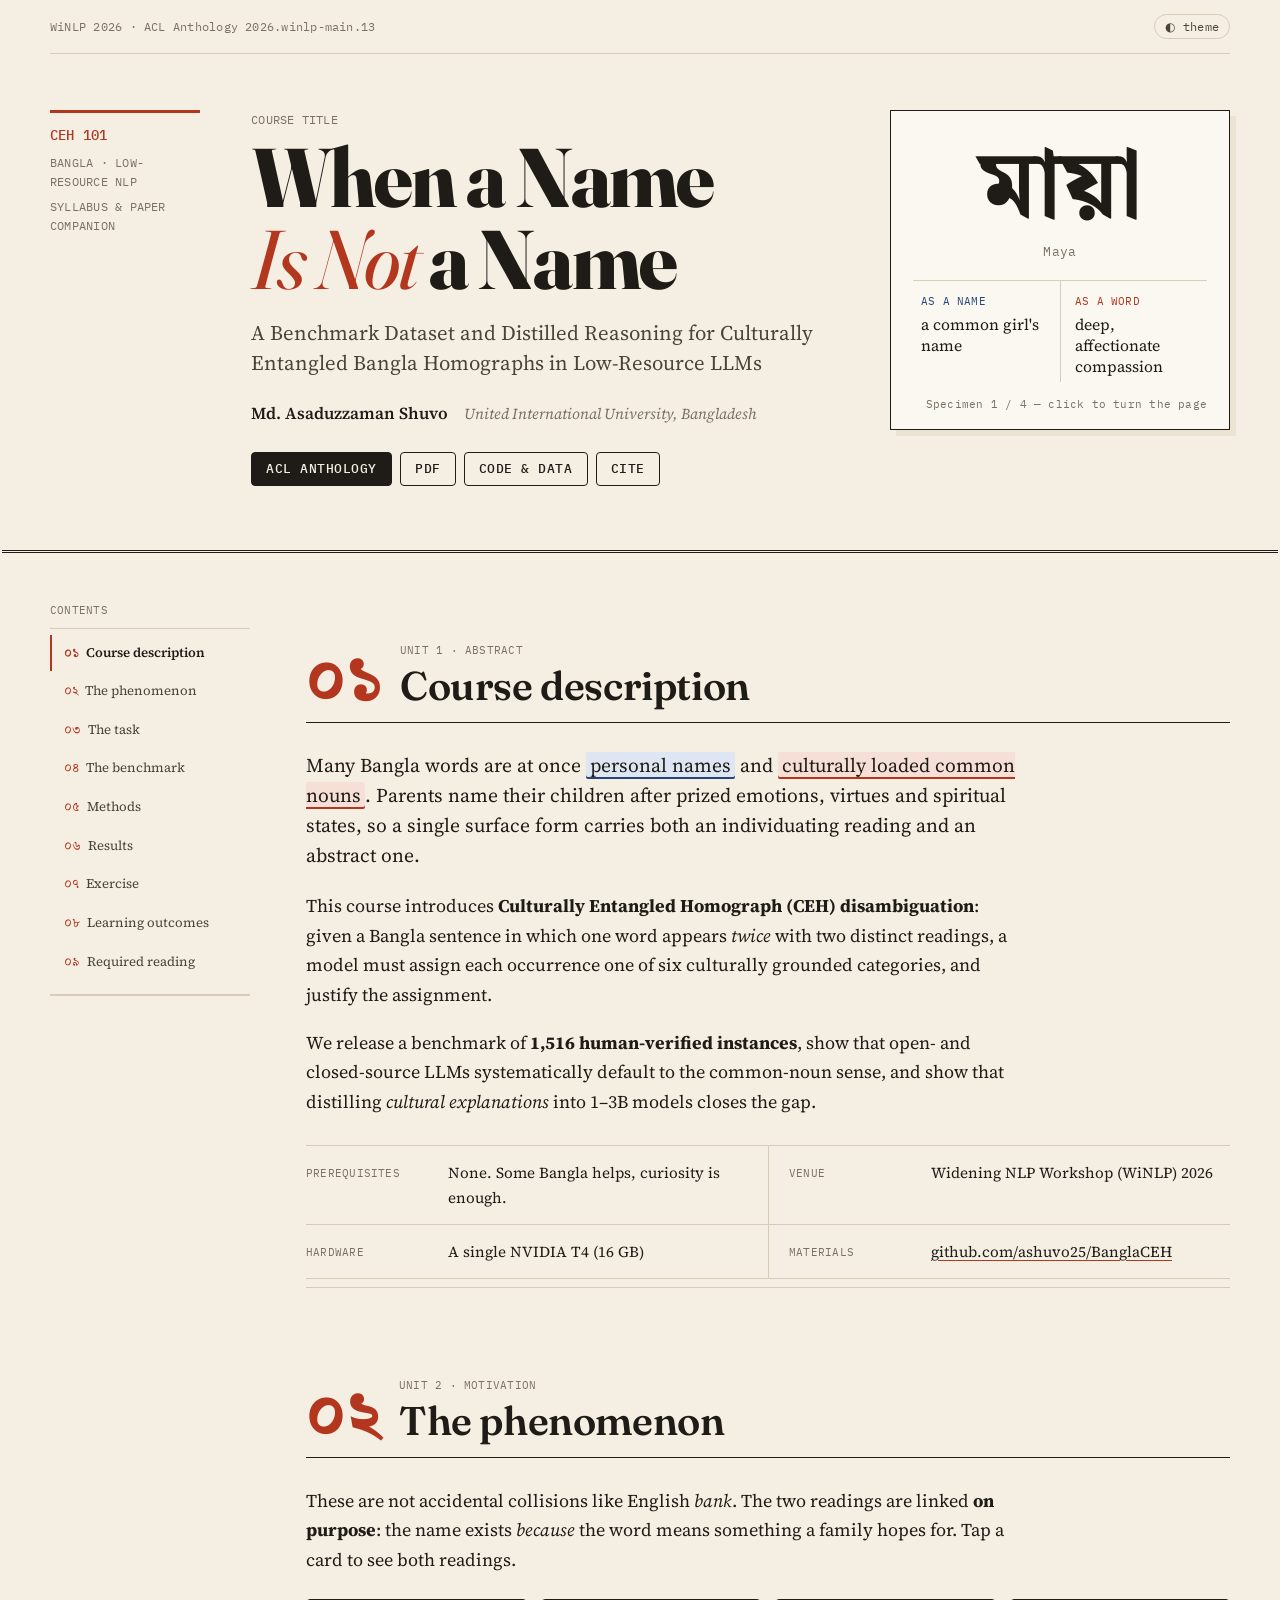
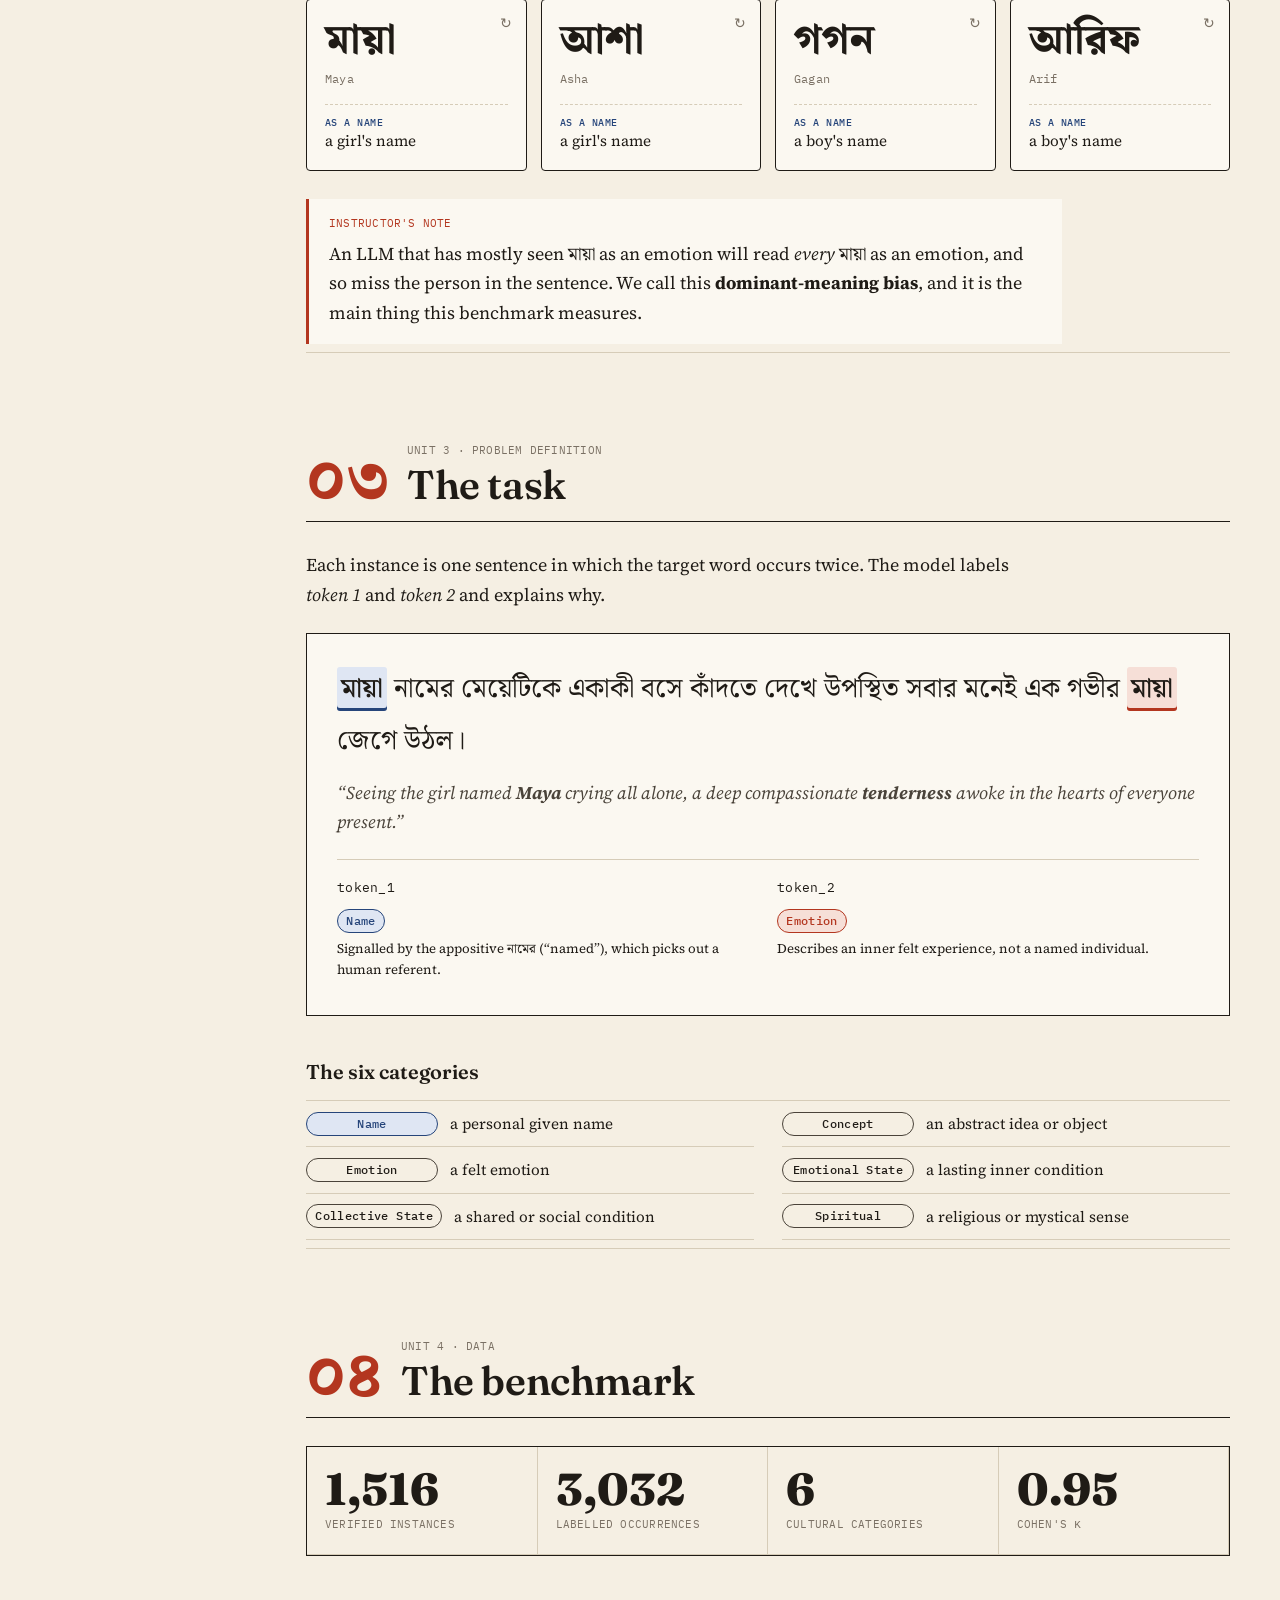
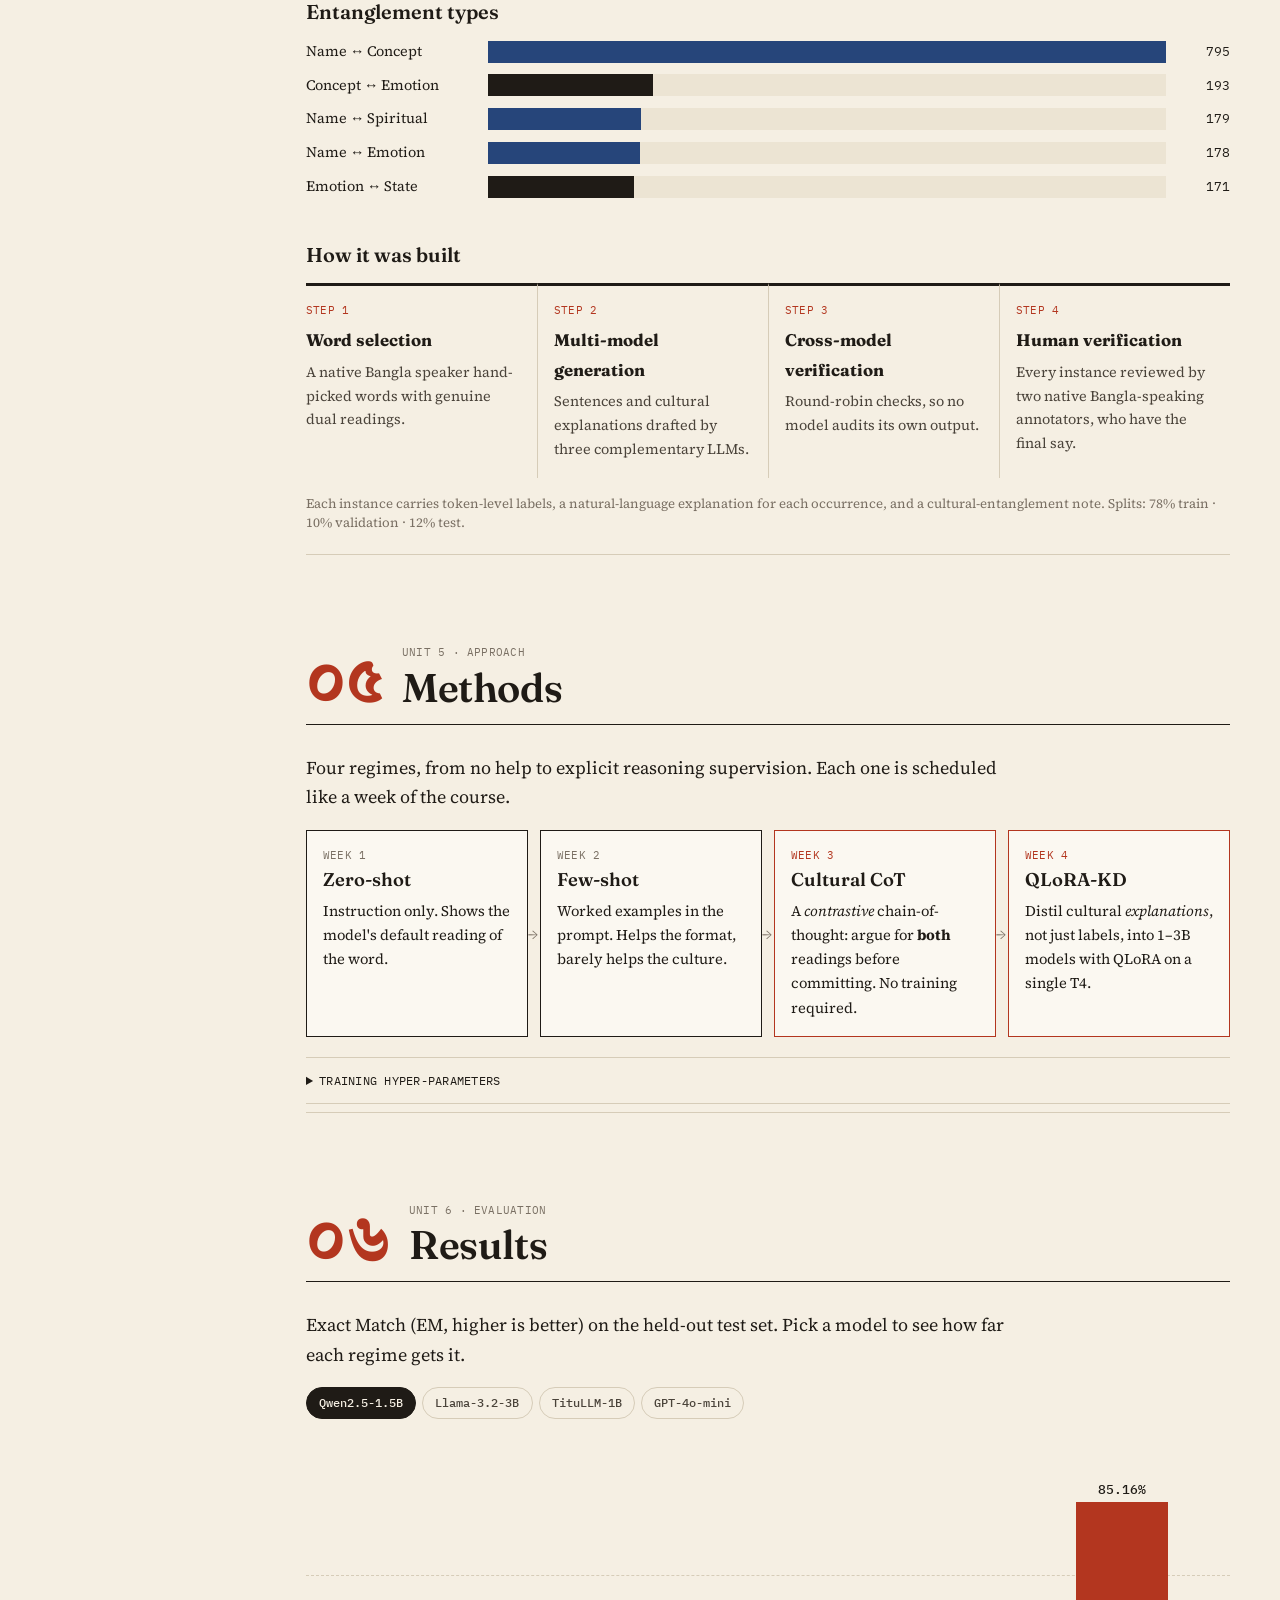
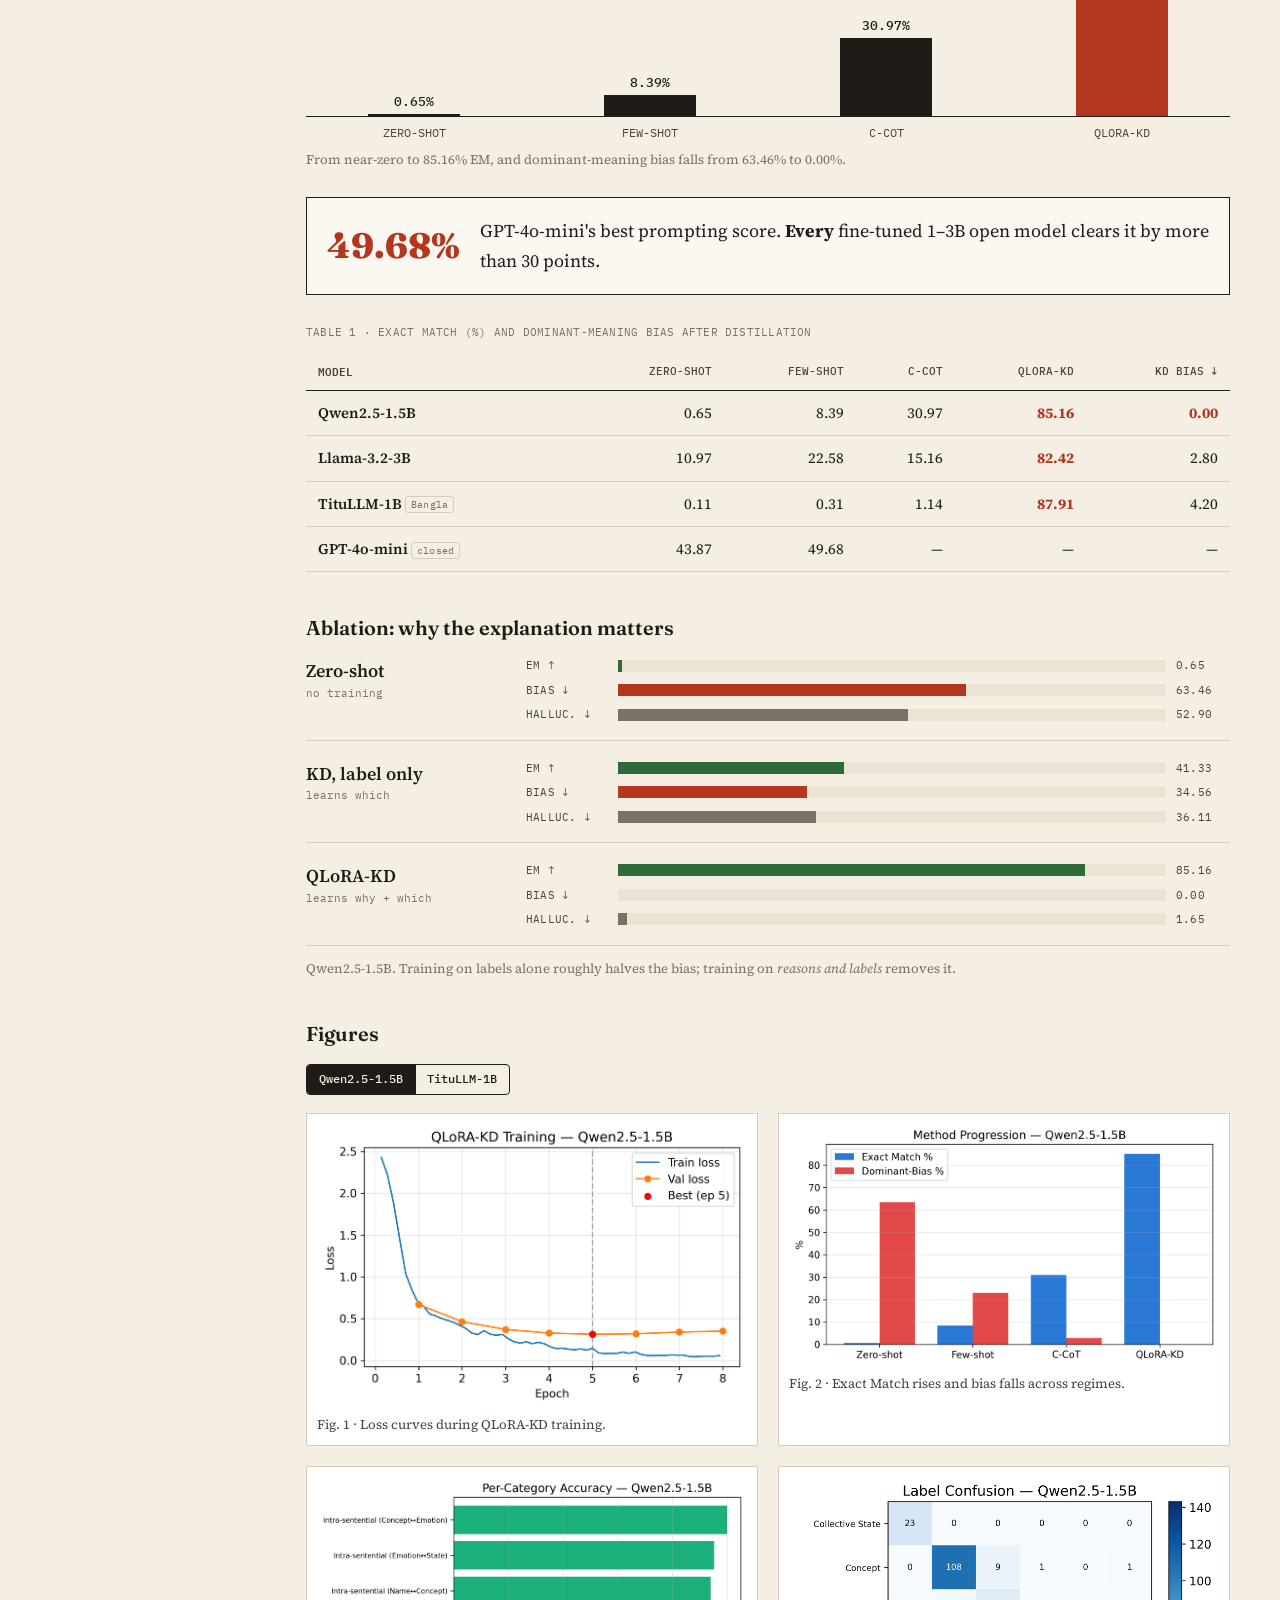
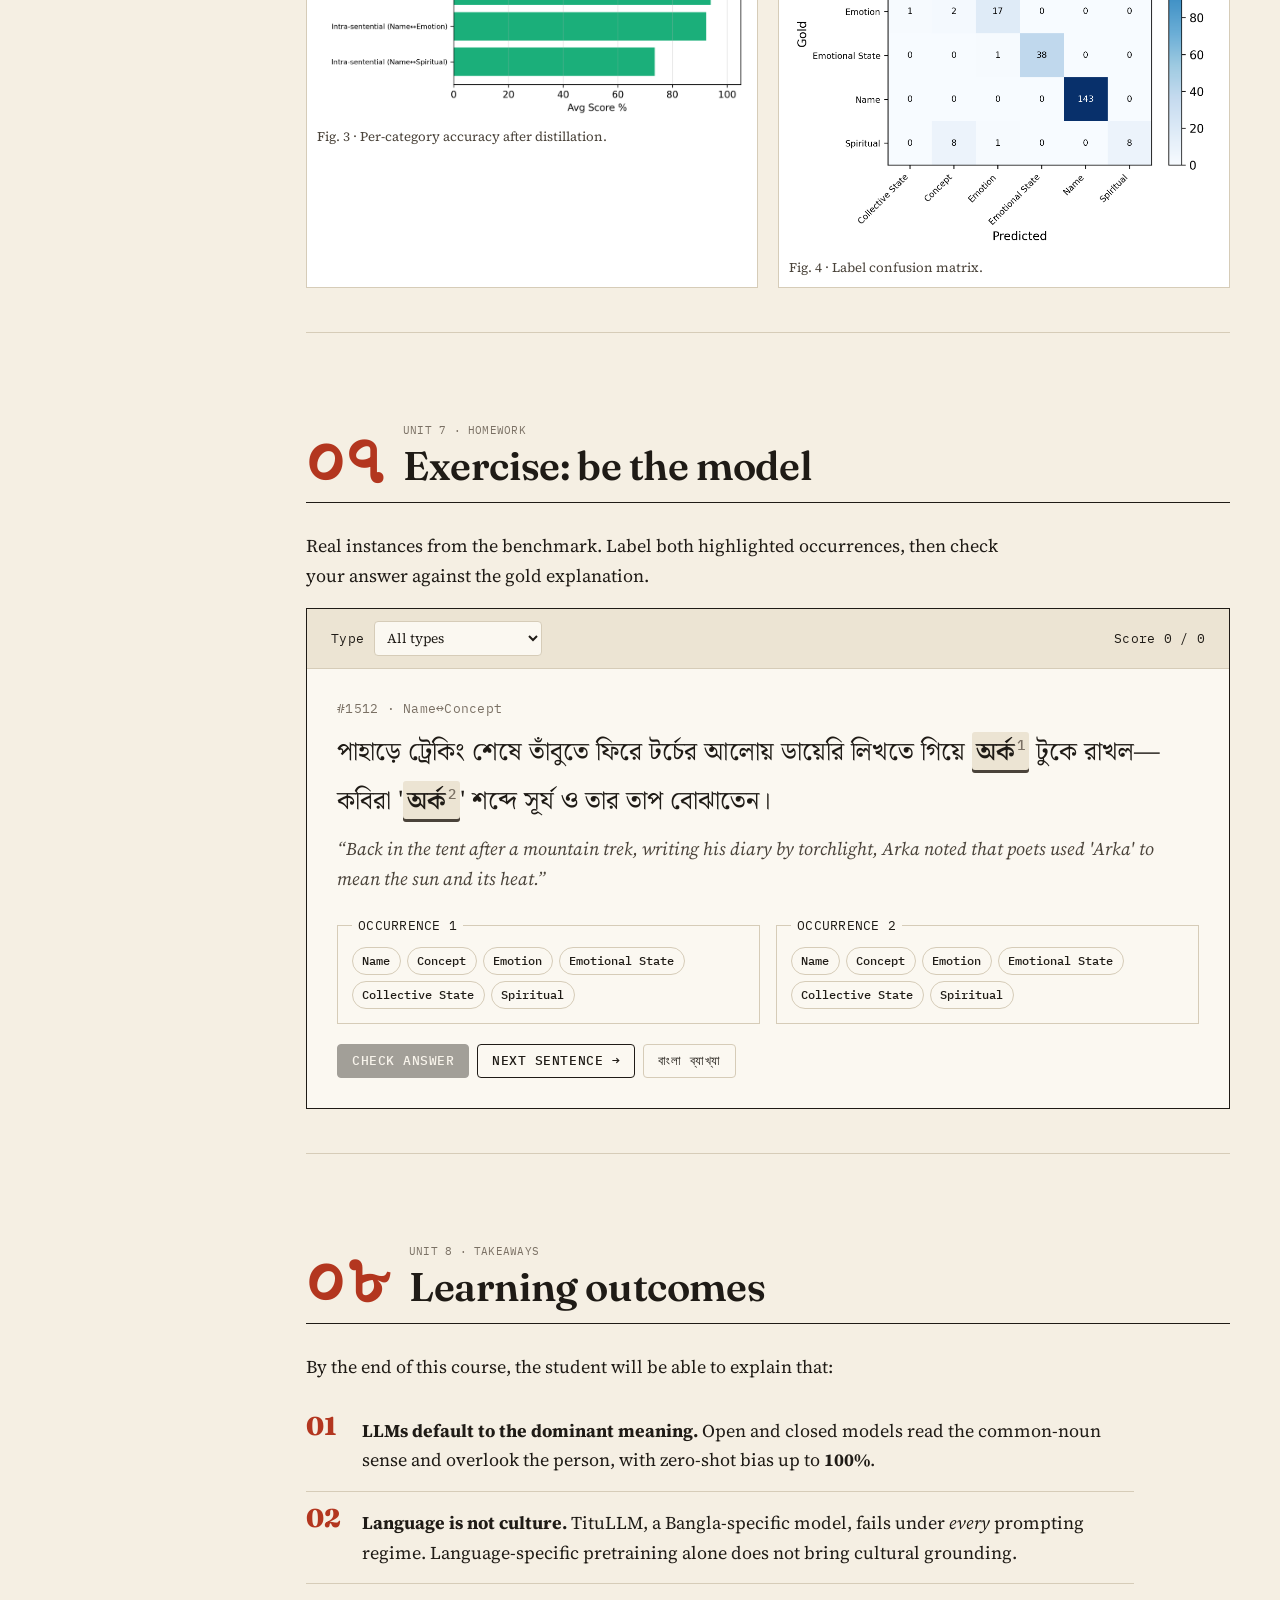
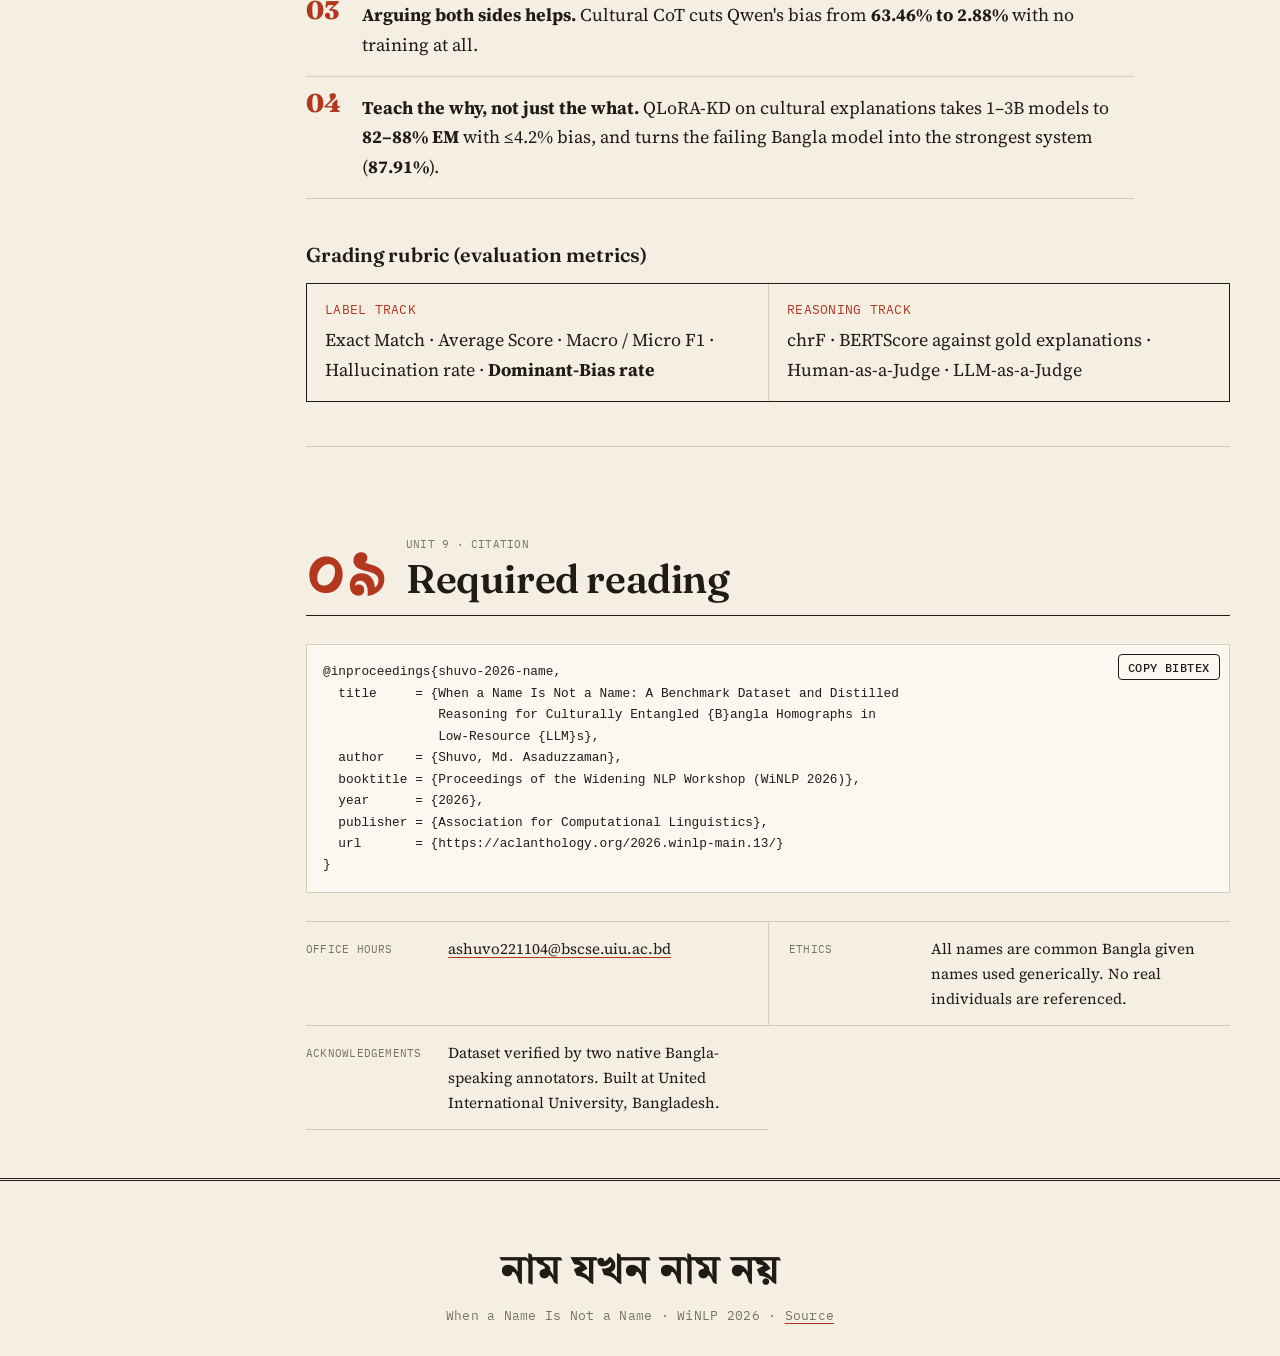
==== commit 6e378923: "Point paper links to the ACL Anthology instead of arXiv Drop the arXiv button from the site, and upd" ====
--- a/docs/index.html
+++ b/docs/index.html
@@ -46,7 +46,6 @@
       <nav class="links" aria-label="Paper links">
         <a class="btn btn--solid" href="https://aclanthology.org/2026.winlp-main.13/" target="_blank" rel="noopener">ACL Anthology</a>
         <a class="btn" href="https://aclanthology.org/2026.winlp-main.13.pdf" target="_blank" rel="noopener">PDF</a>
-        <a class="btn" href="https://arxiv.org/abs/2607.17828" target="_blank" rel="noopener">arXiv</a>
         <a class="btn" href="https://github.com/ashuvo25/BanglaCEH" target="_blank" rel="noopener">Code &amp; Data</a>
         <a class="btn" href="#unit-9">Cite</a>
       </nav>
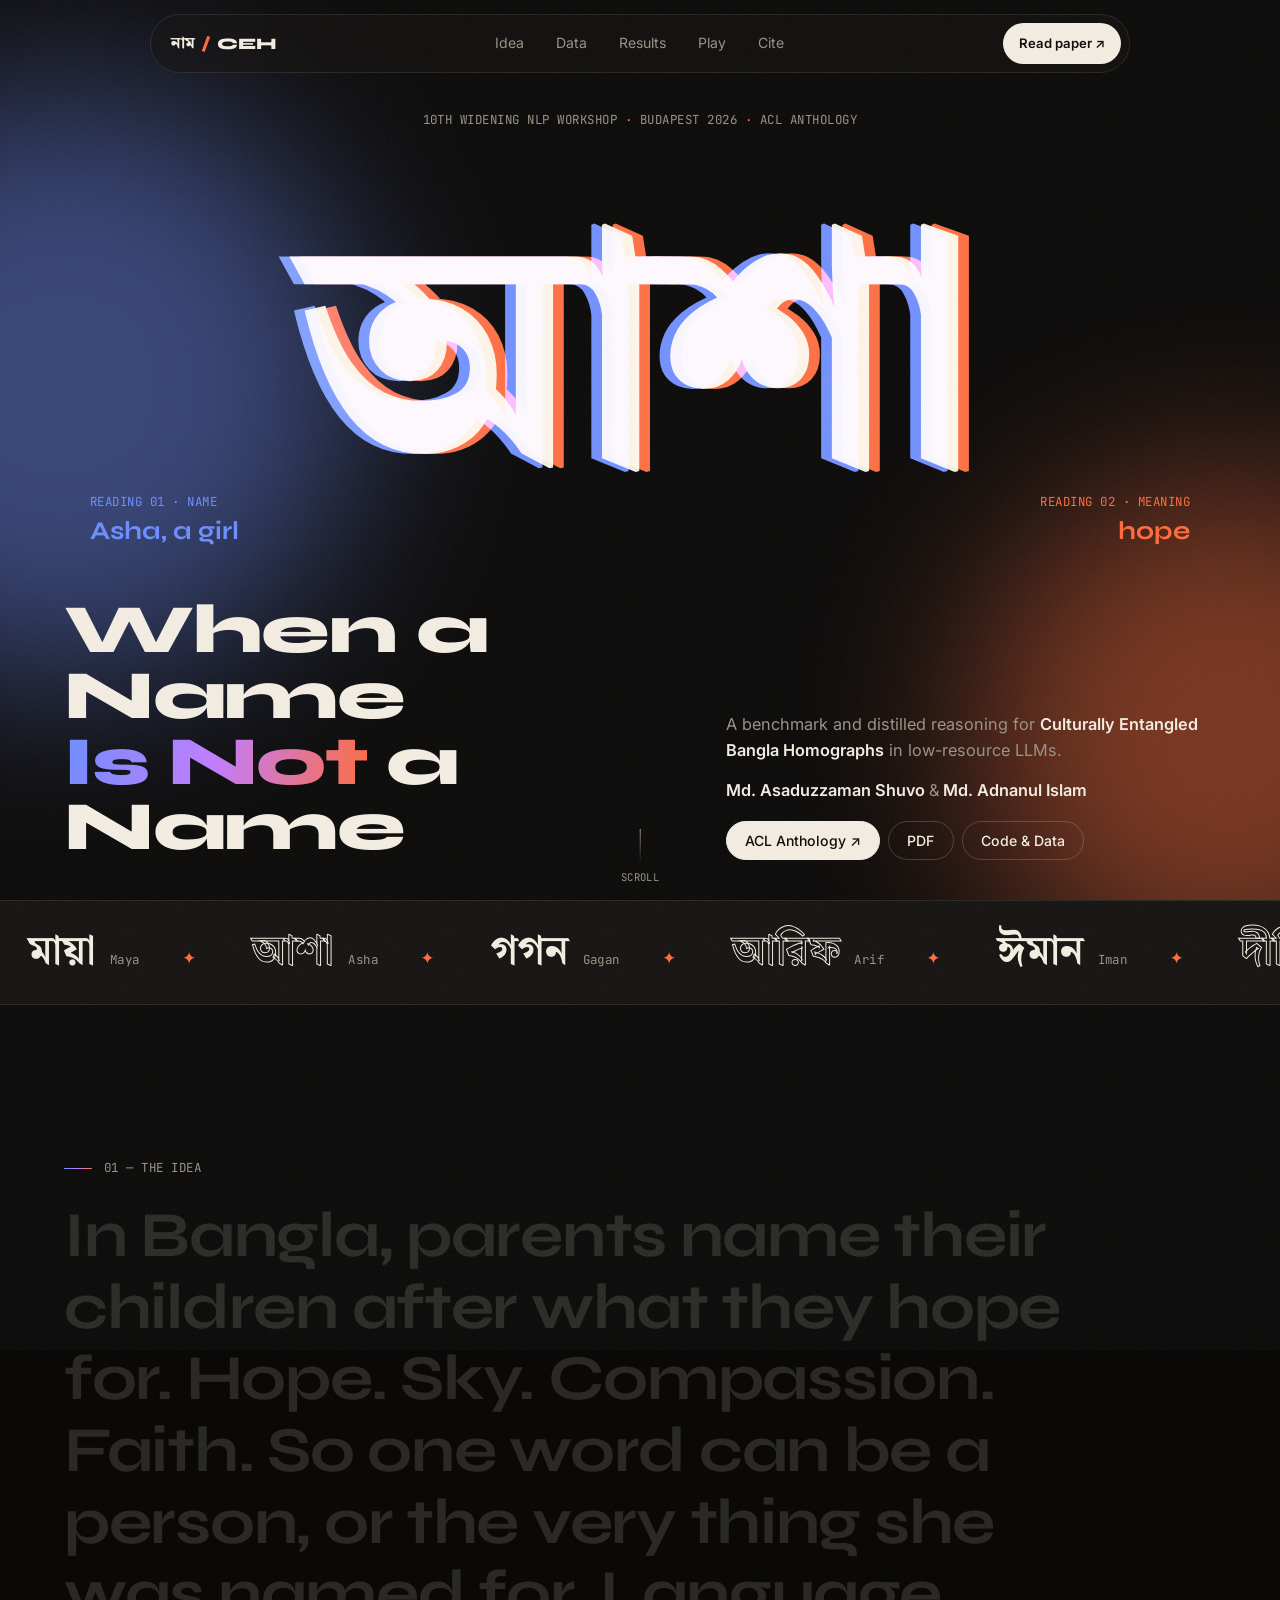
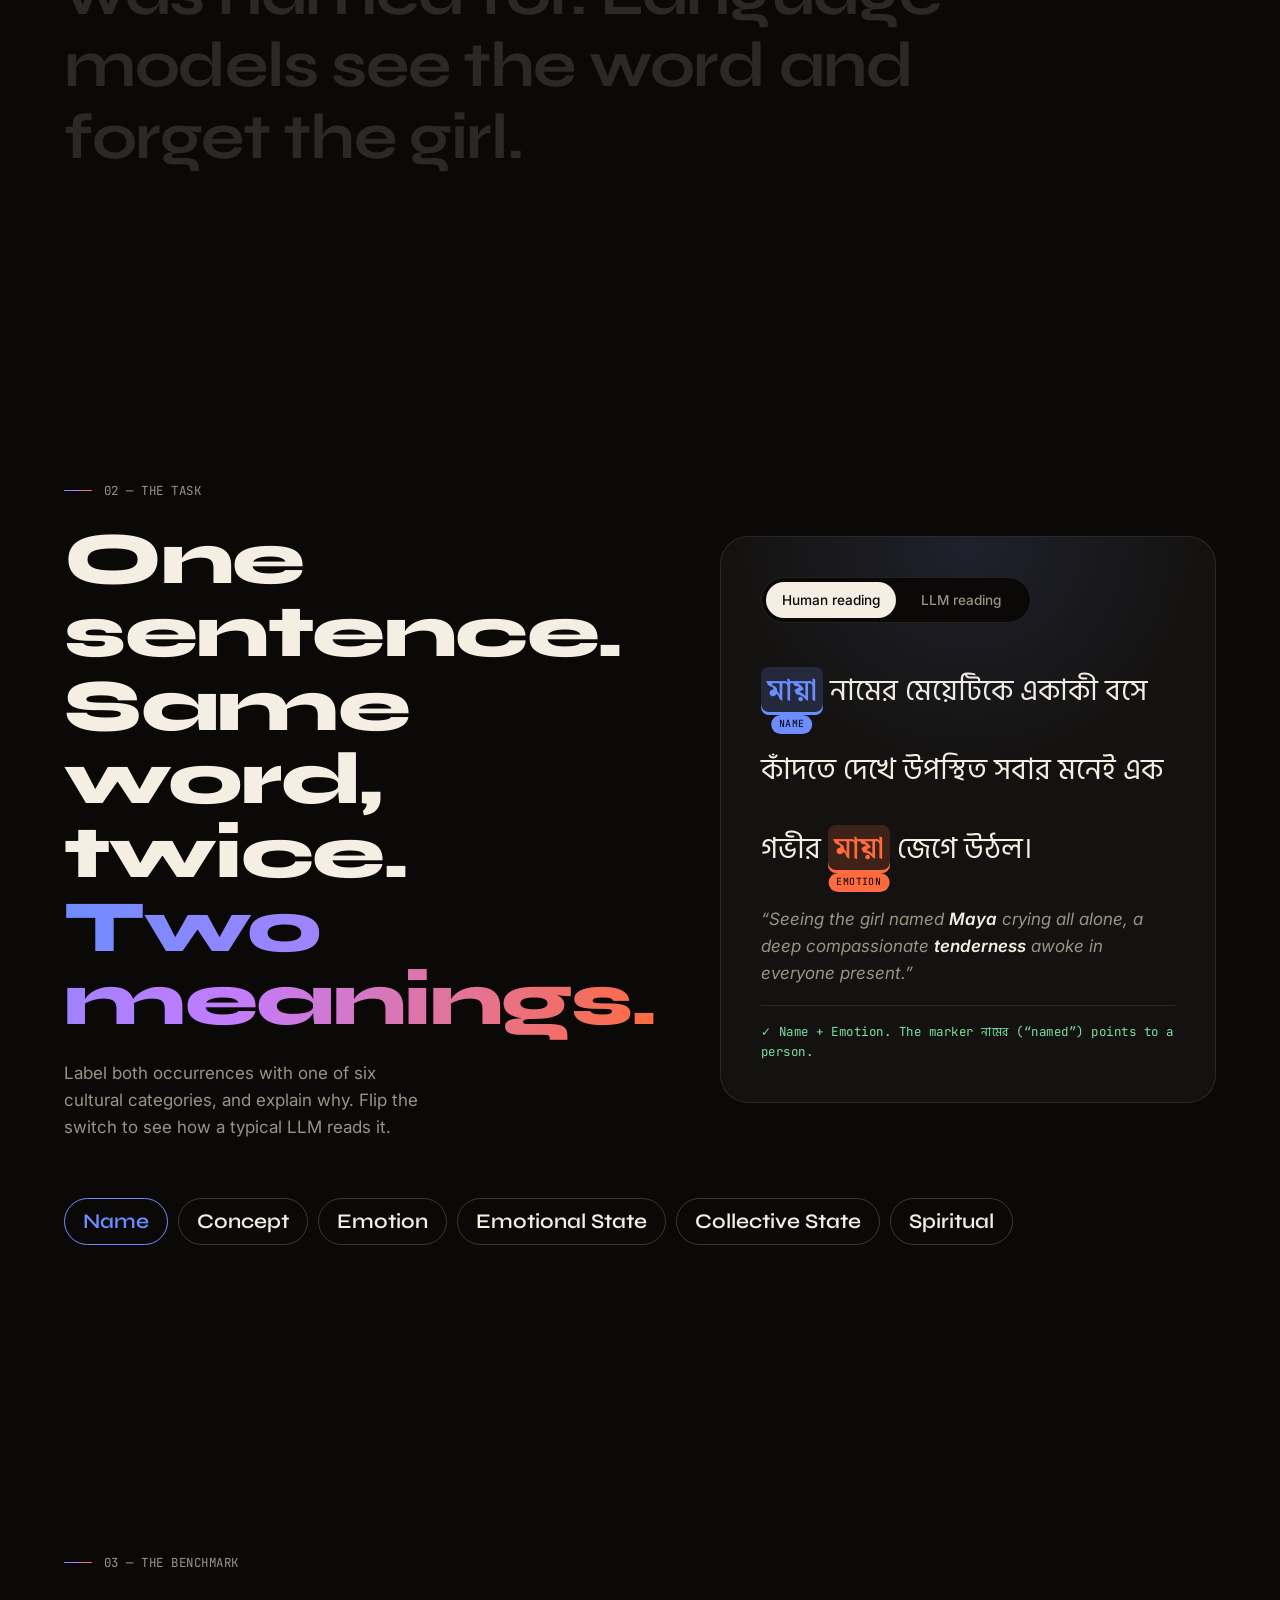
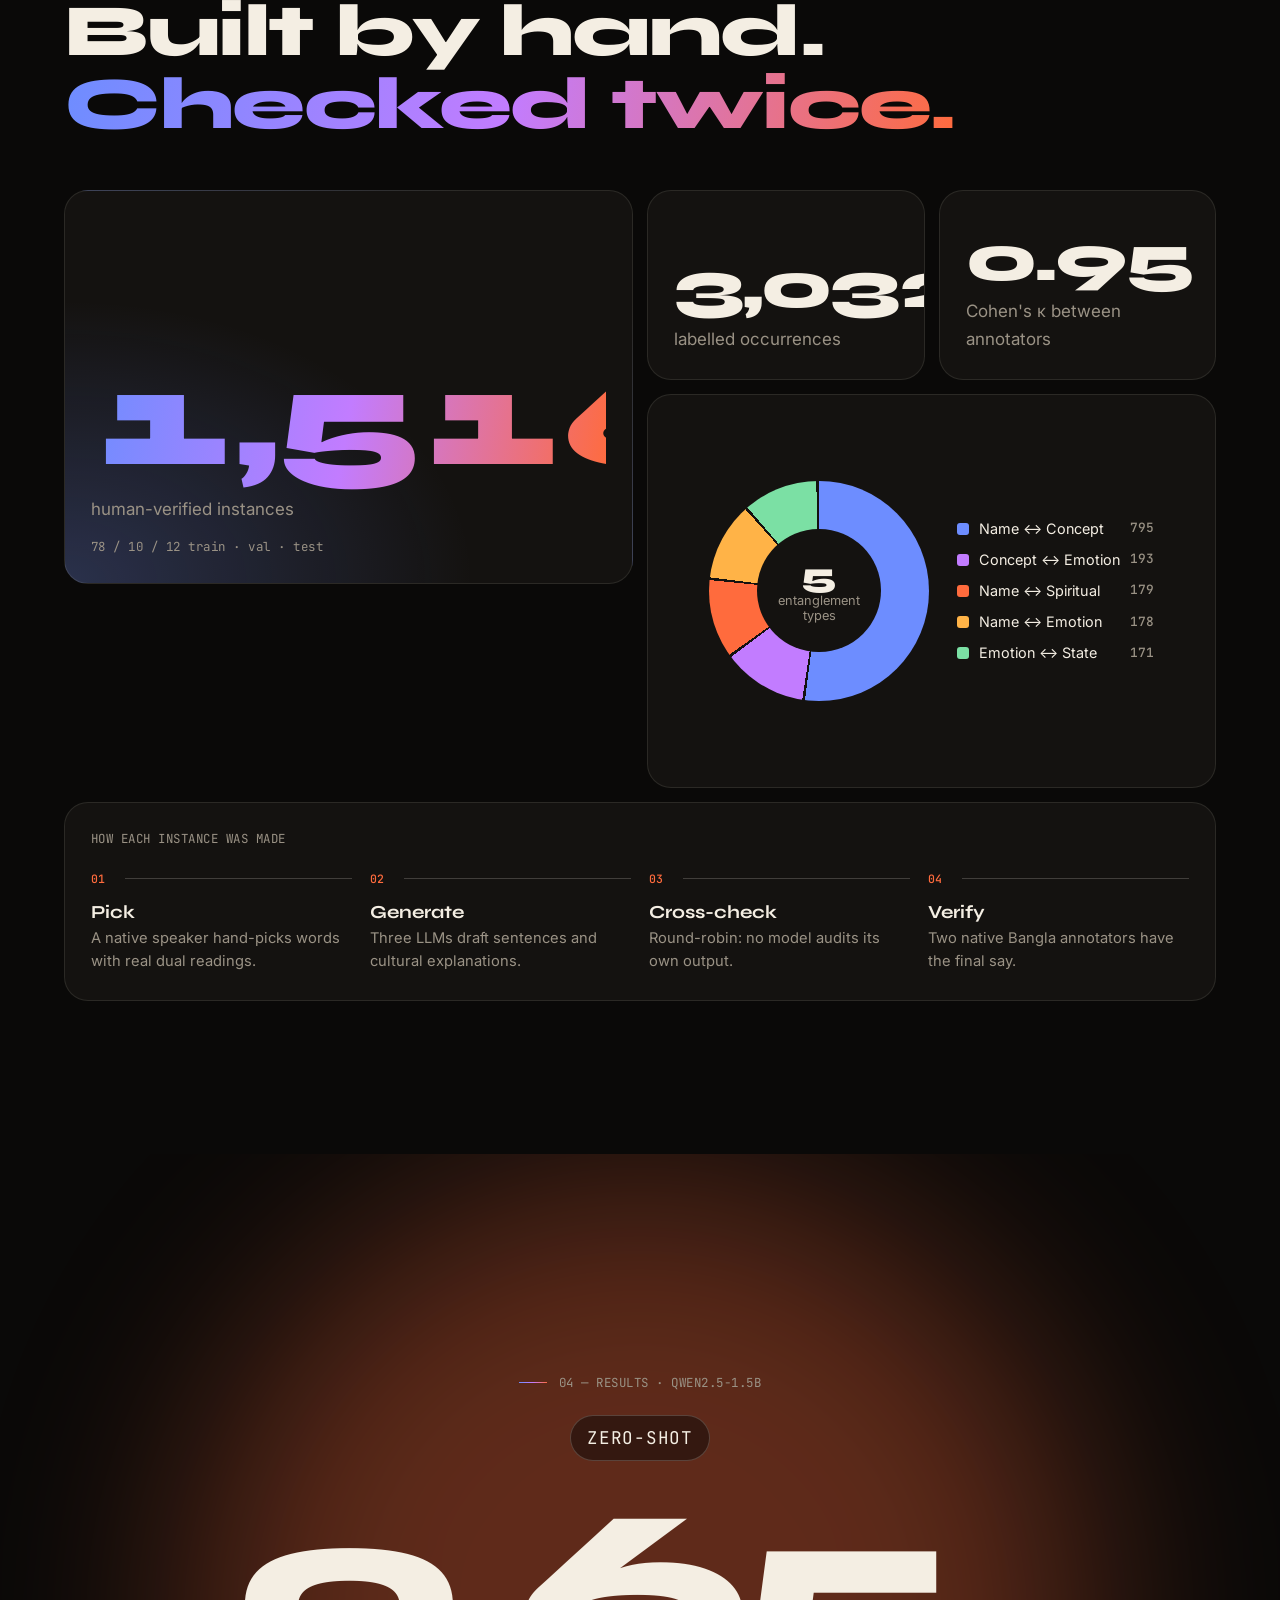
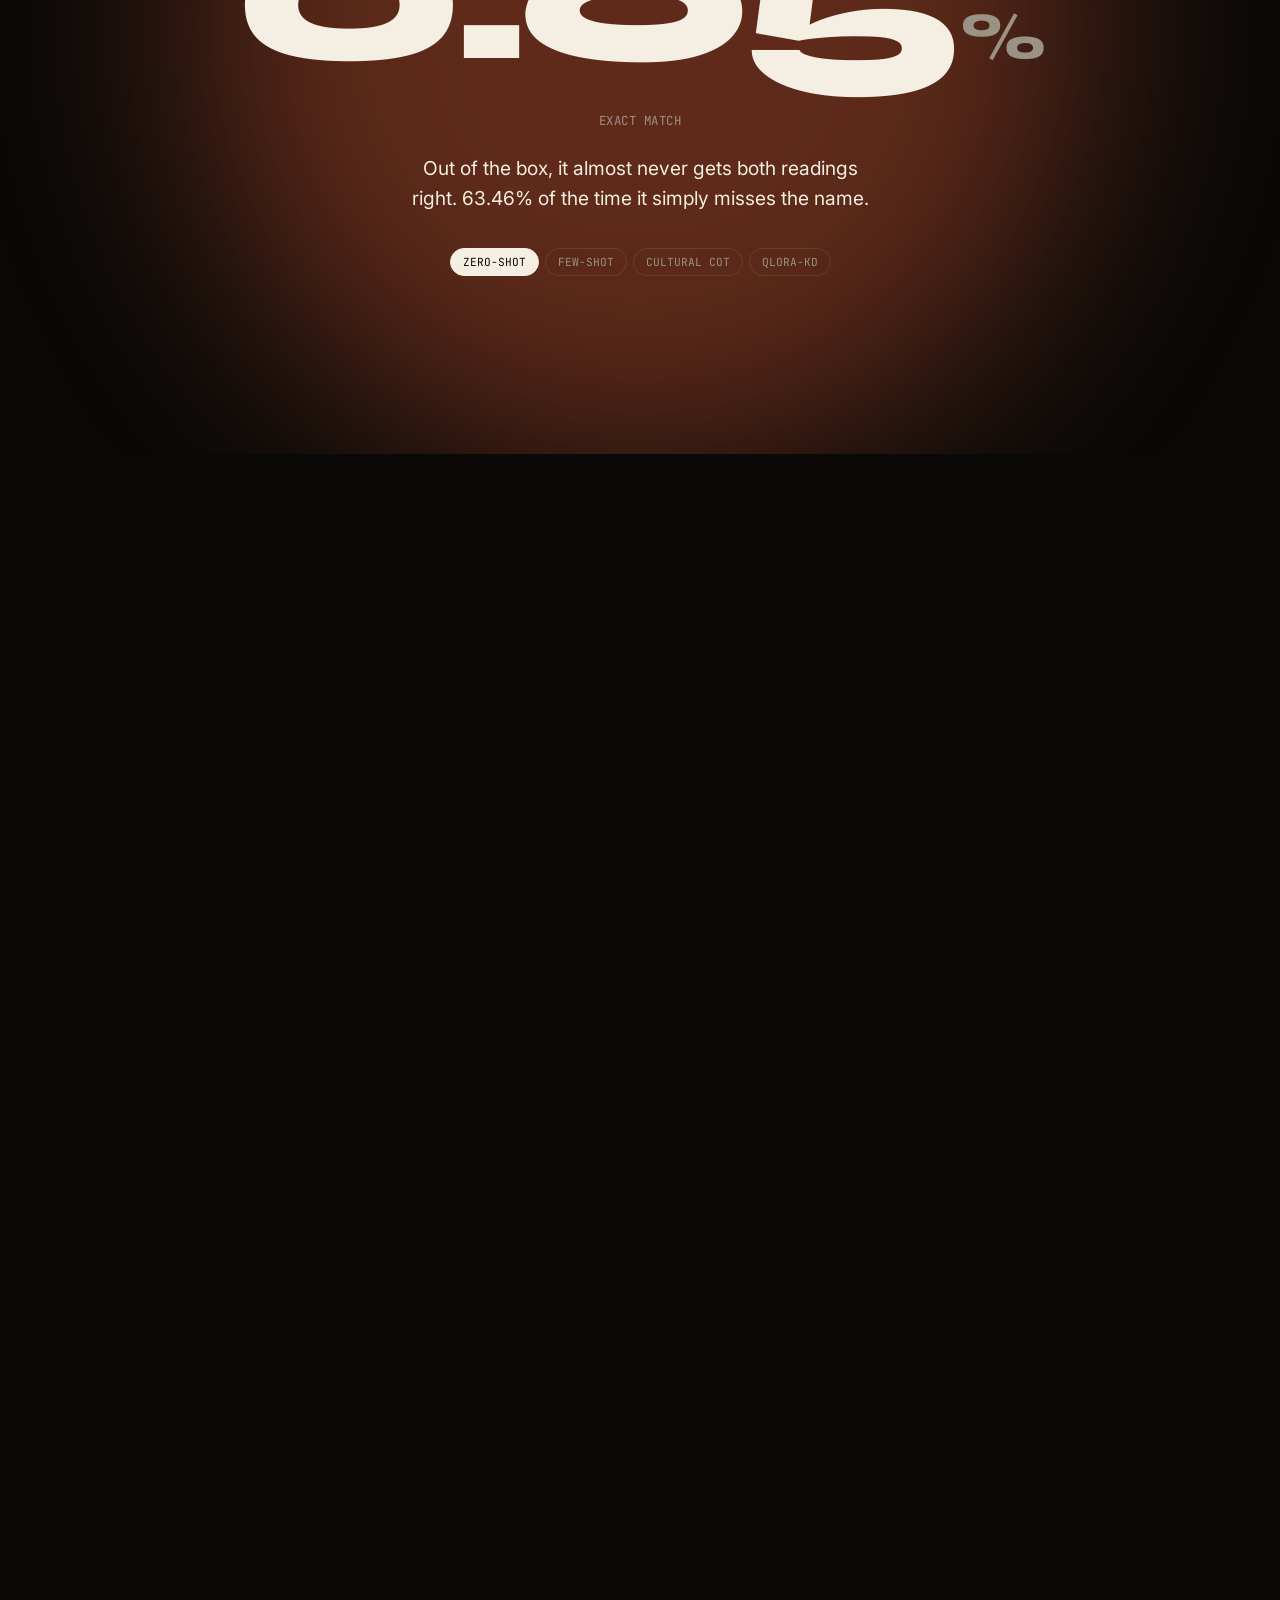
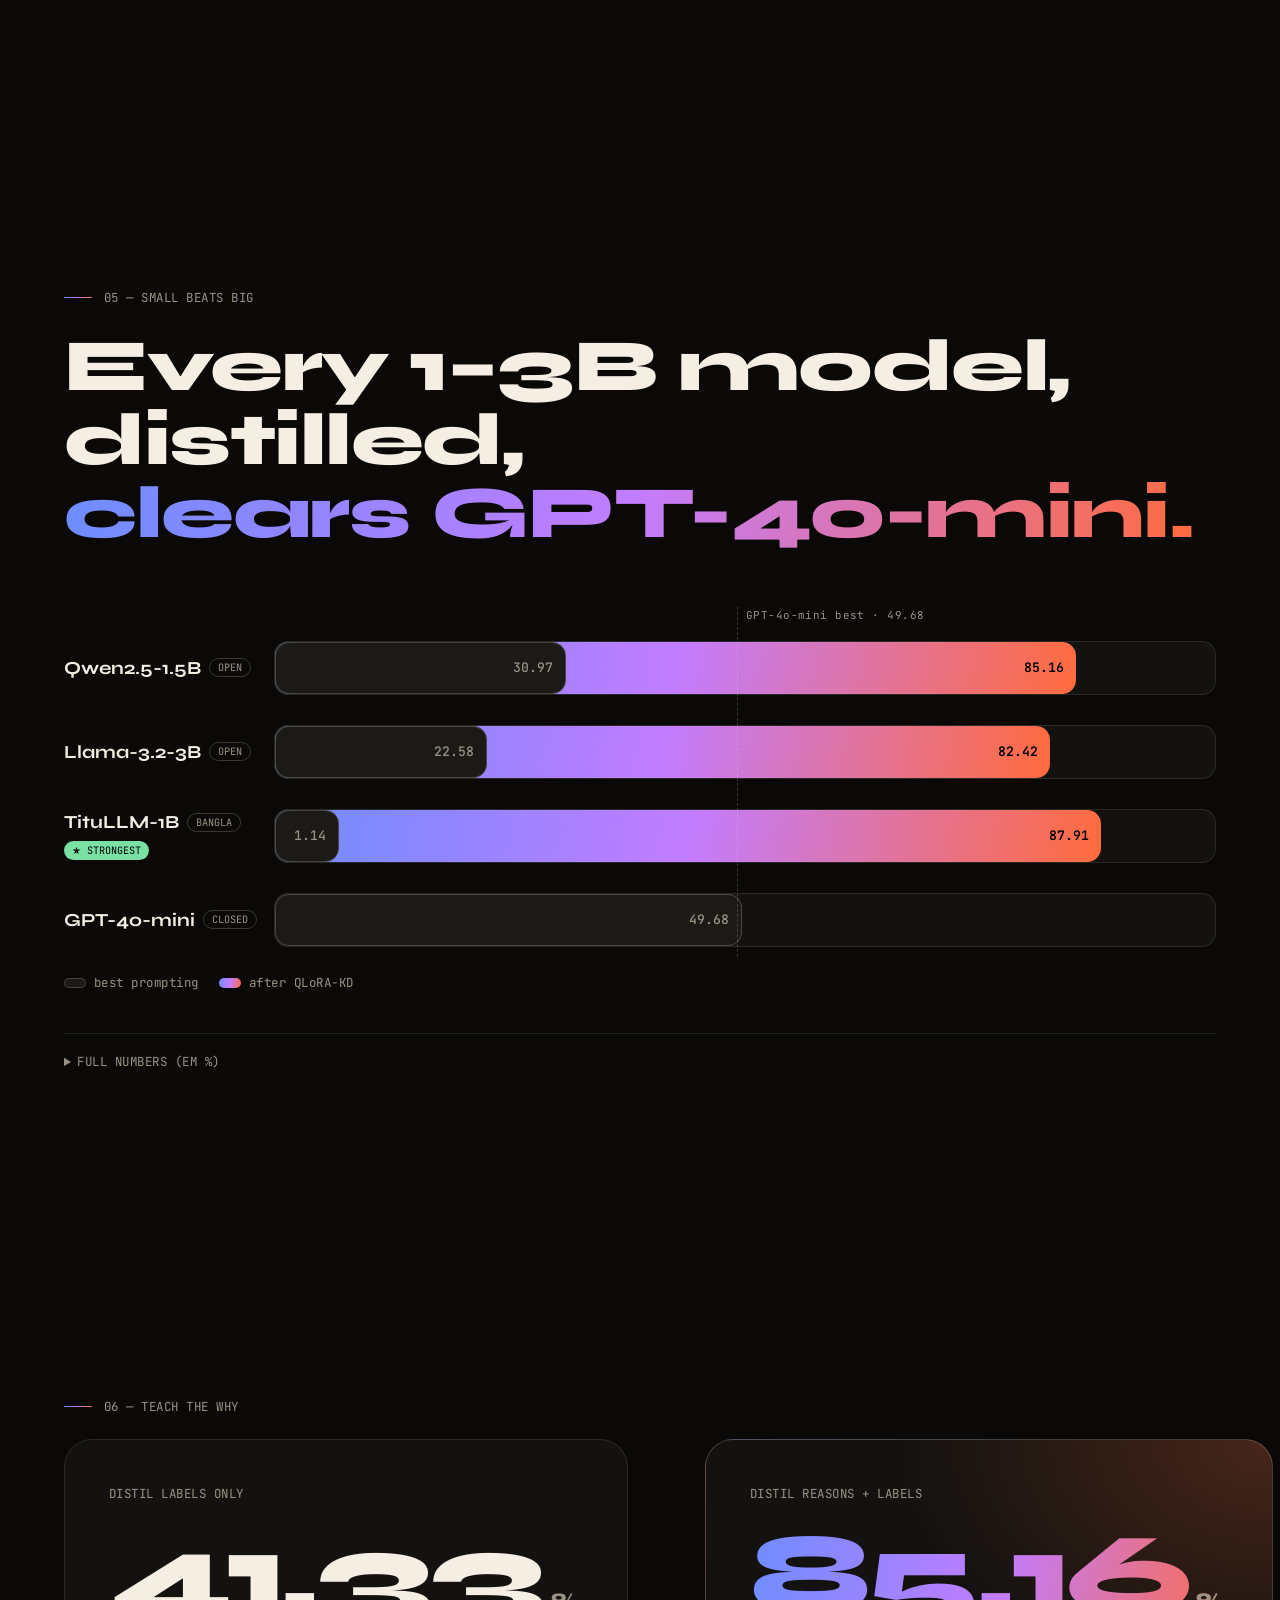
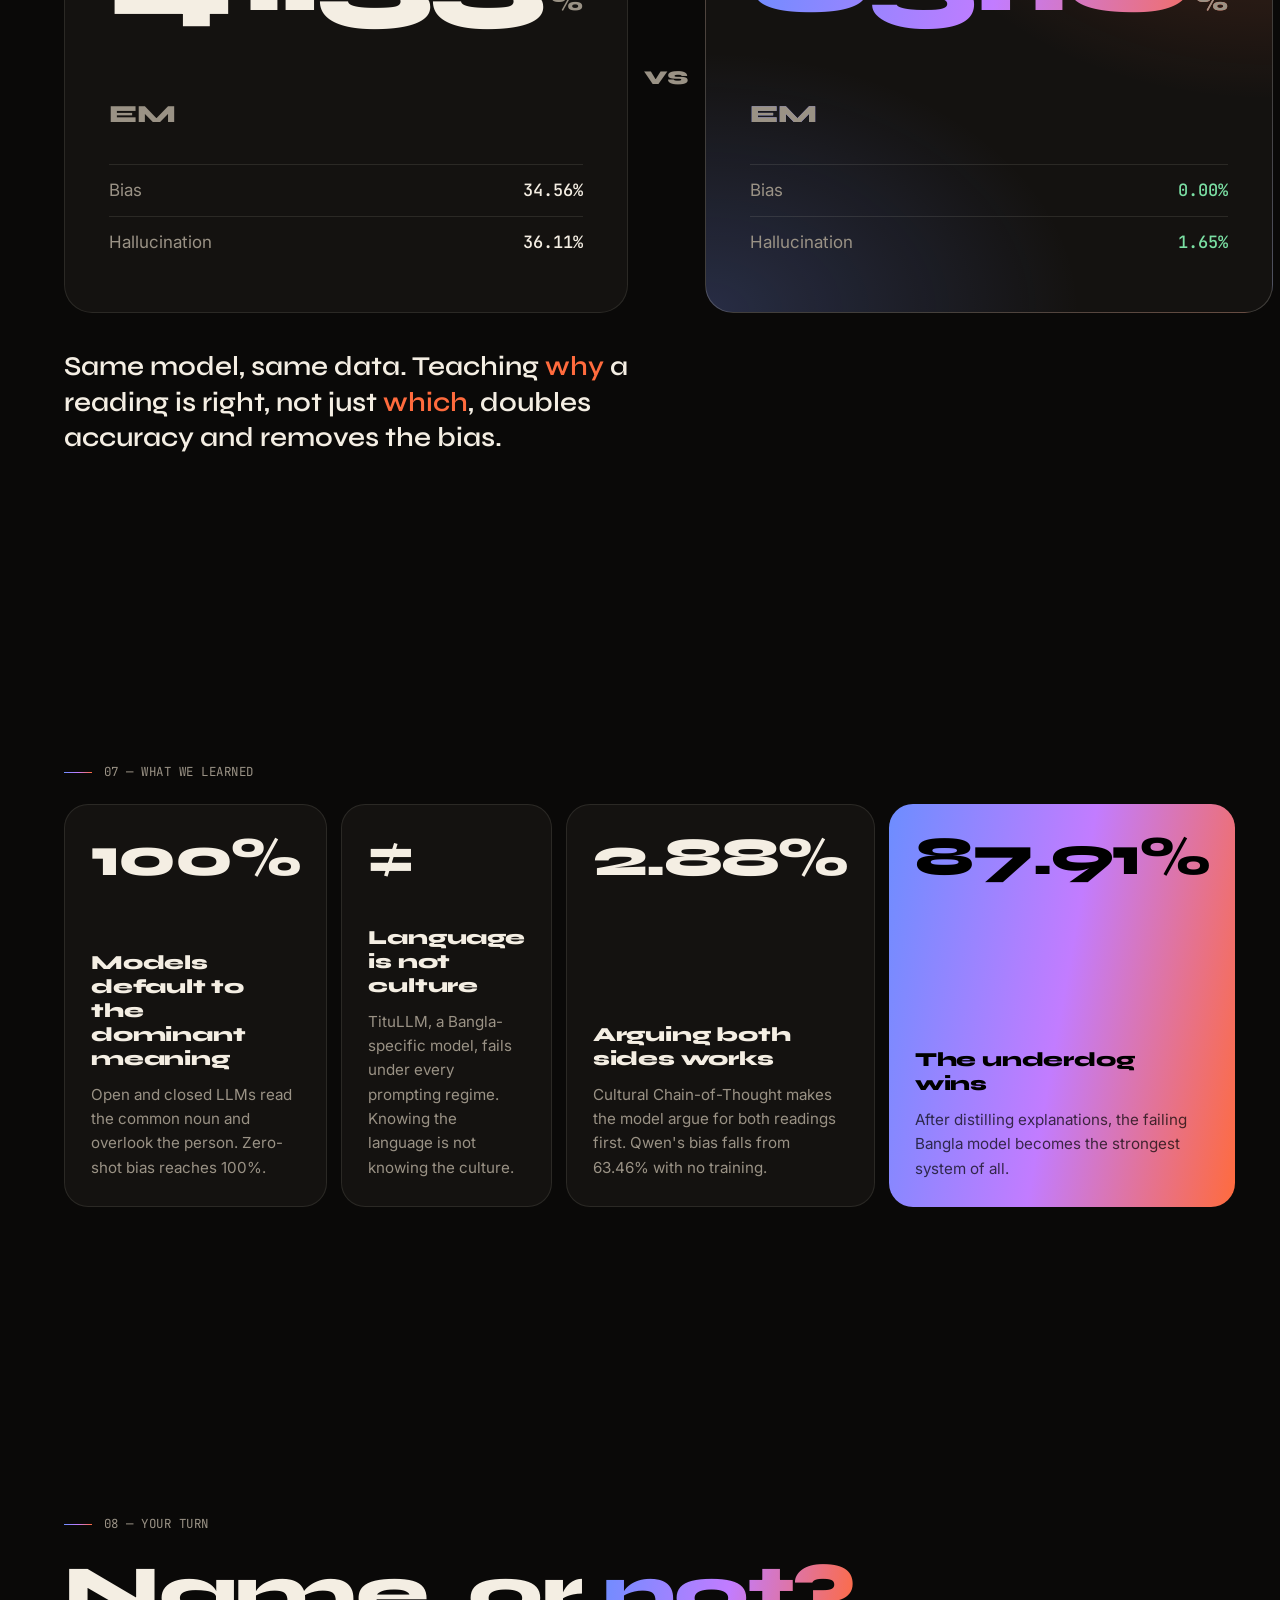
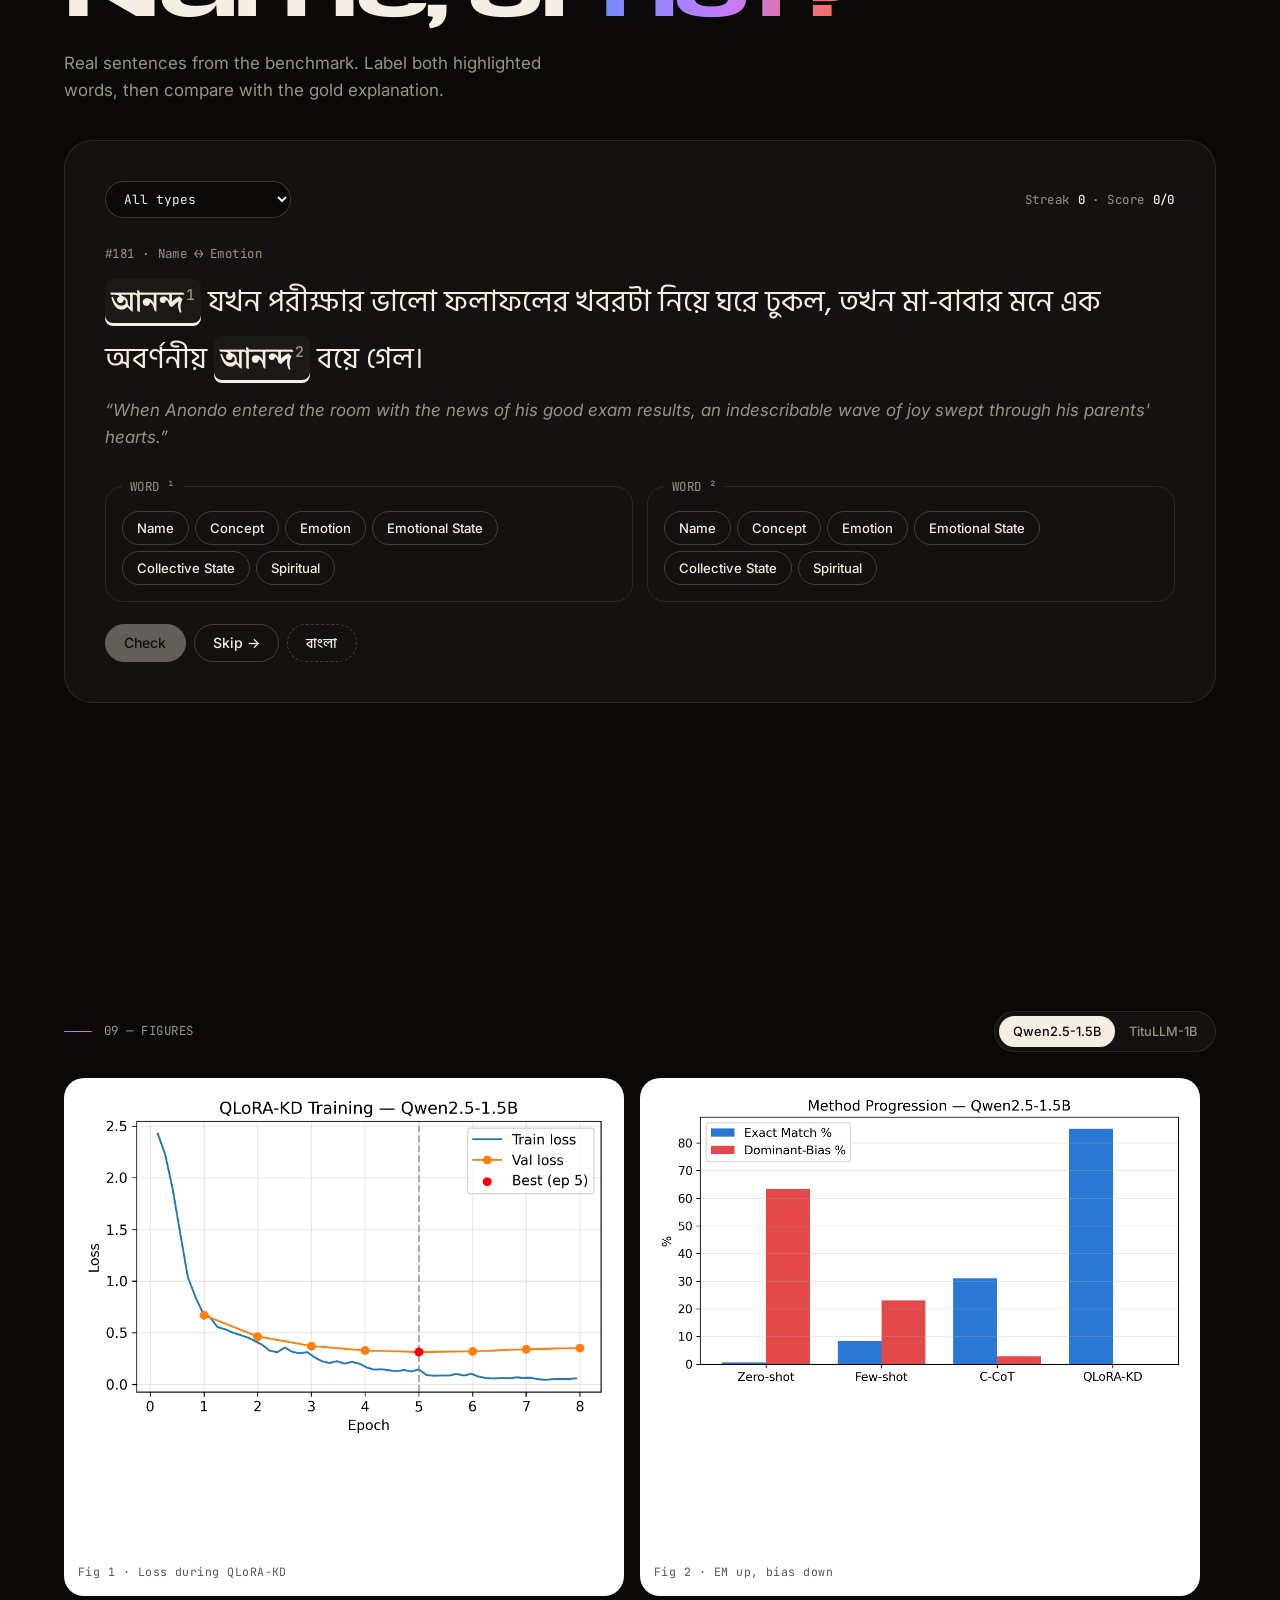
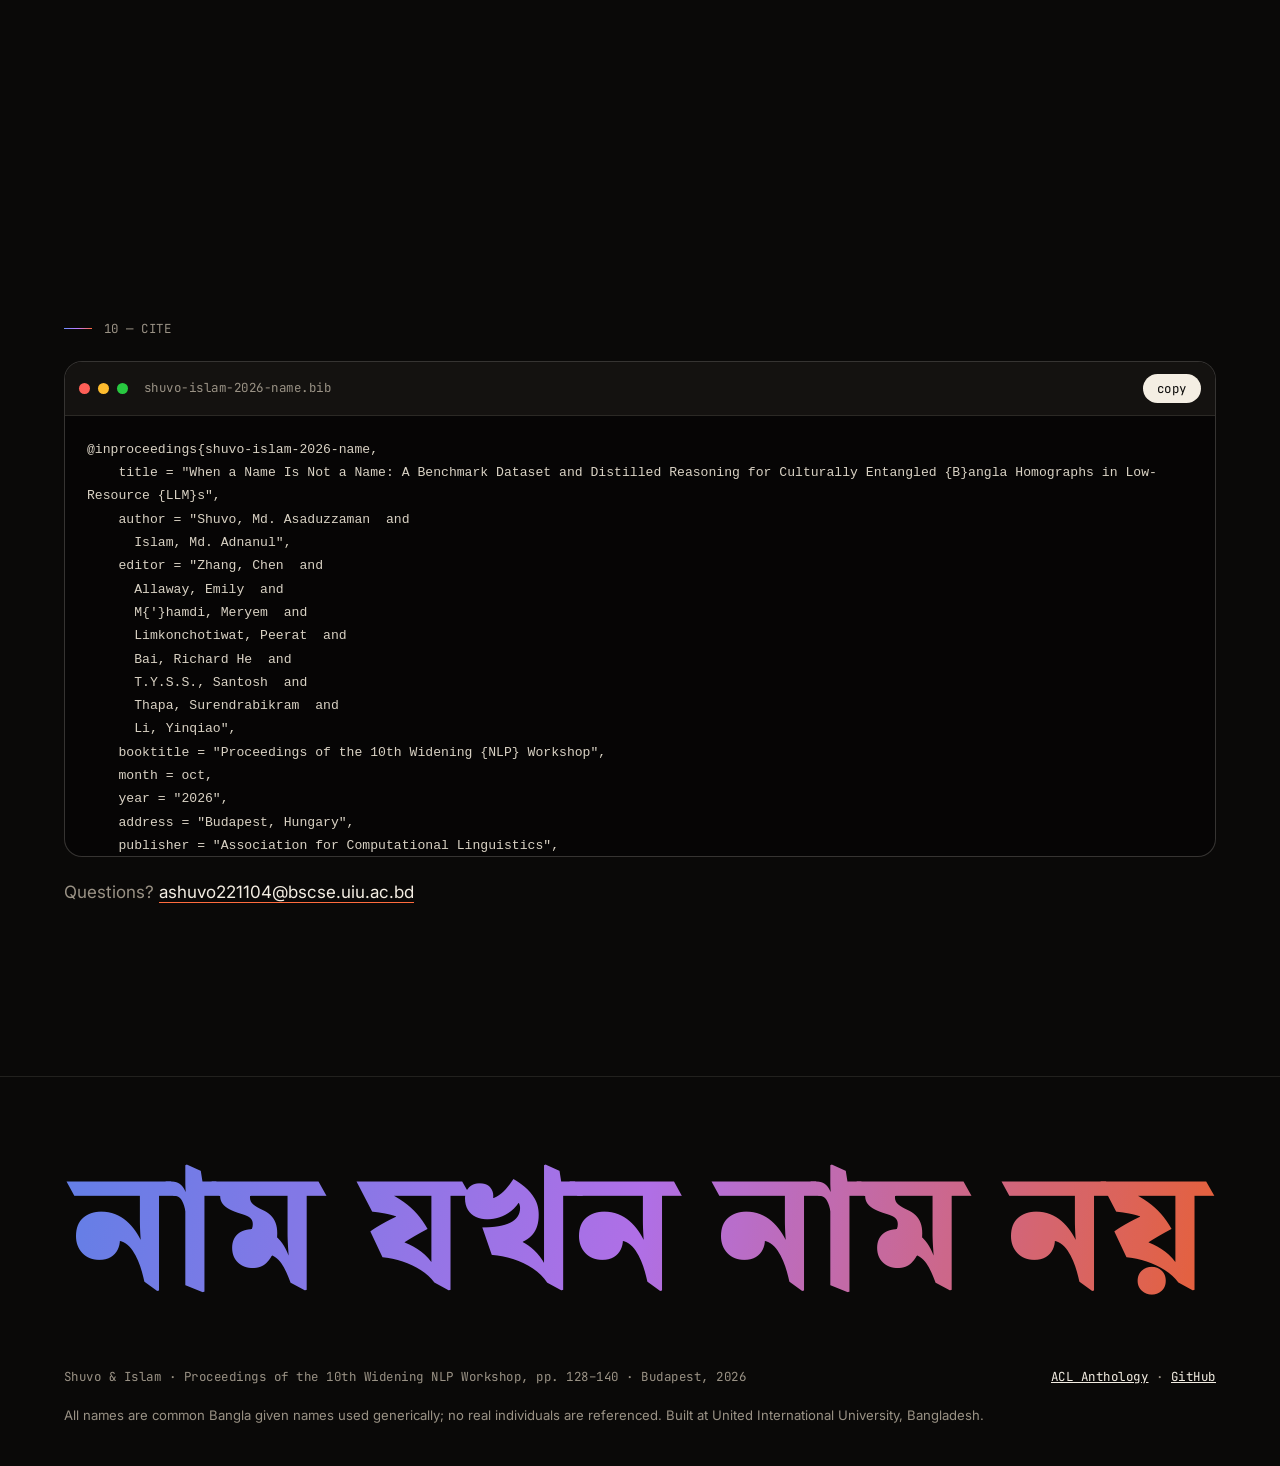
==== commit f69b5dae: "Redesign project site and use official ACL citation Replace the syllabus layout with a bolder dark d" ====
--- a/docs/index.html
+++ b/docs/index.html
@@ -4,449 +4,349 @@
   <meta charset="utf-8">
   <meta name="viewport" content="width=device-width, initial-scale=1">
   <title>When a Name Is Not a Name</title>
-  <meta name="description" content="A benchmark dataset and distilled reasoning for Culturally Entangled Bangla Homographs (CEH) in low-resource LLMs. WiNLP 2026.">
-  <meta property="og:title" content="When a Name Is Not a Name — Bangla CEH Benchmark">
+  <meta name="description" content="A benchmark dataset and distilled reasoning for Culturally Entangled Bangla Homographs (CEH) in low-resource LLMs. 10th Widening NLP Workshop (WiNLP 2026), ACL Anthology.">
+  <meta name="theme-color" content="#0a0908">
+  <meta property="og:title" content="When a Name Is Not a Name">
   <meta property="og:description" content="মায়া is both a girl's name and a word for affectionate compassion. Can LLMs tell the difference?">
   <meta property="og:type" content="website">
   <link rel="icon" href="data:image/svg+xml,<svg xmlns='http://www.w3.org/2000/svg' viewBox='0 0 100 100'><text y='.9em' font-size='90'>🪷</text></svg>">
   <link rel="preconnect" href="https://fonts.googleapis.com">
   <link rel="preconnect" href="https://fonts.gstatic.com" crossorigin>
-  <link href="https://fonts.googleapis.com/css2?family=Fraunces:ital,opsz,wght@0,9..144,400;0,9..144,600;0,9..144,800;1,9..144,400&family=Source+Serif+4:ital,opsz,wght@0,8..60,400;0,8..60,600;1,8..60,400&family=IBM+Plex+Mono:wght@400;500&family=Noto+Serif+Bengali:wght@400;600;800&display=swap" rel="stylesheet">
+  <link href="https://fonts.googleapis.com/css2?family=Syne:wght@500;700;800&family=Inter:wght@400;500;600&family=JetBrains+Mono:wght@400;500&family=Noto+Serif+Bengali:wght@500;700;900&family=Hind+Siliguri:wght@400;500;600&display=swap" rel="stylesheet">
   <link rel="stylesheet" href="css/style.css">
 </head>
 <body>
 
-<a class="skip" href="#unit-1">Skip to content</a>
-
-<!-- ===================== MASTHEAD ===================== -->
-<header class="masthead">
-  <div class="masthead__bar">
-    <span class="mono">WiNLP 2026 · ACL Anthology 2026.winlp-main.13</span>
-    <button class="theme-toggle mono" id="themeToggle" type="button" aria-label="Toggle colour theme">◐ theme</button>
+<div class="grain" aria-hidden="true"></div>
+<div class="cursor" aria-hidden="true"></div>
+
+<!-- ================= NAV ================= -->
+<header class="nav">
+  <a class="nav__logo" href="#top"><span class="bn">নাম</span><span class="nav__slash">/</span>CEH</a>
+  <nav class="nav__links" aria-label="Main">
+    <a href="#idea">Idea</a>
+    <a href="#data">Data</a>
+    <a href="#results">Results</a>
+    <a href="#play">Play</a>
+    <a href="#cite">Cite</a>
+  </nav>
+  <a class="nav__cta" href="https://aclanthology.org/2026.winlp-main.13/" target="_blank" rel="noopener">Read paper ↗</a>
+</header>
+
+<main id="top">
+
+  <!-- ================= HERO ================= -->
+  <section class="hero" id="hero">
+    <div class="orb orb--a" aria-hidden="true"></div>
+    <div class="orb orb--b" aria-hidden="true"></div>
+
+    <p class="hero__venue mono">10th Widening NLP Workshop <span>·</span> Budapest 2026 <span>·</span> ACL Anthology</p>
+
+    <div class="split" id="split" aria-live="polite">
+      <div class="split__word bn" aria-hidden="true">
+        <span class="split__layer split__layer--name" data-word>মায়া</span>
+        <span class="split__layer split__layer--sense" data-word>মায়া</span>
+        <span class="split__layer split__layer--base" data-word>মায়া</span>
+      </div>
+      <span class="sr-only" id="splitSr">মায়া, Maya: a girl's name, and affectionate compassion</span>
+      <div class="split__tags">
+        <div class="tagline tagline--name">
+          <span class="mono">reading 01 · name</span>
+          <strong id="tagName">Maya, a girl</strong>
+        </div>
+        <div class="tagline tagline--sense">
+          <span class="mono">reading 02 · meaning</span>
+          <strong id="tagSense">affectionate compassion</strong>
+        </div>
+      </div>
+    </div>
+
+    <div class="hero__foot">
+      <h1>When a Name<br><span class="grad">Is Not</span> a Name</h1>
+      <div class="hero__side">
+        <p>A benchmark and distilled reasoning for <b>Culturally Entangled Bangla Homographs</b> in low-resource LLMs.</p>
+        <p class="hero__author">Md. Asaduzzaman Shuvo <span>&amp;</span> Md. Adnanul Islam</p>
+        <div class="hero__btns">
+          <a class="pill pill--solid" href="https://aclanthology.org/2026.winlp-main.13/" target="_blank" rel="noopener">ACL Anthology ↗</a>
+          <a class="pill" href="https://aclanthology.org/2026.winlp-main.13.pdf" target="_blank" rel="noopener">PDF</a>
+          <a class="pill" href="https://github.com/ashuvo25/BanglaCEH" target="_blank" rel="noopener">Code &amp; Data</a>
+        </div>
+      </div>
+    </div>
+
+    <a class="scrollhint mono" href="#idea"><span></span>scroll</a>
+  </section>
+
+  <!-- ================= MARQUEE ================= -->
+  <div class="marquee" aria-hidden="true">
+    <div class="marquee__track" id="marquee"></div>
   </div>
 
-  <div class="masthead__grid">
-    <div class="masthead__course mono">
-      <span>CEH 101</span>
-      <span>Bangla · Low-Resource NLP</span>
-      <span>Syllabus &amp; Paper Companion</span>
-    </div>
-
-    <div class="masthead__title">
-      <p class="eyebrow mono">Course title</p>
-      <h1>When a Name <em>Is&nbsp;Not</em> a&nbsp;Name</h1>
-      <p class="subtitle">A Benchmark Dataset and Distilled Reasoning for Culturally Entangled Bangla Homographs in Low-Resource LLMs</p>
-
-      <!-- Edit the author list here if it needs co-authors / affiliations -->
-      <p class="authors">
-        <span class="author">Md. Asaduzzaman Shuvo</span>
-        <span class="affil">United International University, Bangladesh</span>
+  <!-- ================= IDEA ================= -->
+  <section class="idea" id="idea">
+    <p class="kicker mono">01 — The idea</p>
+    <p class="manifesto" id="manifesto">In Bangla, parents name their children after what they hope for. Hope. Sky. Compassion. Faith. So one word can be a person, or the very thing she was named for. Language models see the word and forget the girl.</p>
+  </section>
+
+  <!-- ================= READ LIKE A MODEL ================= -->
+  <section class="lens" id="lens">
+    <div class="lens__head">
+      <p class="kicker mono">02 — The task</p>
+      <h2>One sentence.<br>Same word, twice.<br><span class="grad">Two meanings.</span></h2>
+      <p class="dim">Label both occurrences with one of six cultural categories, and explain why. Flip the switch to see how a typical LLM reads it.</p>
+    </div>
+
+    <div class="lens__card" id="lensCard" data-mode="human">
+      <div class="switch" role="group" aria-label="Reading mode">
+        <button type="button" class="switch__btn is-on" data-mode="human">Human reading</button>
+        <button type="button" class="switch__btn" data-mode="llm">LLM reading</button>
+        <span class="switch__thumb" aria-hidden="true"></span>
+      </div>
+
+      <p class="lens__sentence bn">
+        <span class="tk tk--1"><span class="tk__w">মায়া</span><span class="tk__l mono"></span></span> নামের মেয়েটিকে একাকী বসে কাঁদতে দেখে উপস্থিত সবার মনেই এক গভীর
+        <span class="tk tk--2"><span class="tk__w">মায়া</span><span class="tk__l mono"></span></span> জেগে উঠল।
       </p>
-
-      <nav class="links" aria-label="Paper links">
-        <a class="btn btn--solid" href="https://aclanthology.org/2026.winlp-main.13/" target="_blank" rel="noopener">ACL Anthology</a>
-        <a class="btn" href="https://aclanthology.org/2026.winlp-main.13.pdf" target="_blank" rel="noopener">PDF</a>
-        <a class="btn" href="https://github.com/ashuvo25/BanglaCEH" target="_blank" rel="noopener">Code &amp; Data</a>
-        <a class="btn" href="#unit-9">Cite</a>
-      </nav>
-    </div>
-
-    <!-- Hero specimen: one word, two readings -->
-    <figure class="specimen" id="specimen" aria-live="polite">
-      <div class="specimen__word bn" id="specimenWord">মায়া</div>
-      <div class="specimen__roman mono" id="specimenRoman">Maya</div>
-      <div class="specimen__readings">
-        <div class="reading reading--name">
-          <span class="reading__tag mono">as a name</span>
-          <span class="reading__gloss" id="specimenName">a common girl's name</span>
-        </div>
-        <div class="reading reading--sense">
-          <span class="reading__tag mono">as a word</span>
-          <span class="reading__gloss" id="specimenSense">deep, affectionate compassion</span>
-        </div>
-      </div>
-      <figcaption class="mono">Specimen <span id="specimenIdx">1</span> / 4 — click to turn the page</figcaption>
-    </figure>
-  </div>
-</header>
-
-<div class="layout">
-
-  <!-- ===================== MARGIN INDEX ===================== -->
-  <aside class="rail" aria-label="Syllabus contents">
-    <p class="rail__head mono">Contents</p>
-    <ol class="rail__list">
-      <li><a href="#unit-1"><span class="num bn">০১</span> Course description</a></li>
-      <li><a href="#unit-2"><span class="num bn">০২</span> The phenomenon</a></li>
-      <li><a href="#unit-3"><span class="num bn">০৩</span> The task</a></li>
-      <li><a href="#unit-4"><span class="num bn">০৪</span> The benchmark</a></li>
-      <li><a href="#unit-5"><span class="num bn">০৫</span> Methods</a></li>
-      <li><a href="#unit-6"><span class="num bn">০৬</span> Results</a></li>
-      <li><a href="#unit-7"><span class="num bn">০৭</span> Exercise</a></li>
-      <li><a href="#unit-8"><span class="num bn">০৮</span> Learning outcomes</a></li>
-      <li><a href="#unit-9"><span class="num bn">০৯</span> Required reading</a></li>
-    </ol>
-    <div class="rail__progress" aria-hidden="true"><span id="progressBar"></span></div>
-  </aside>
-
-  <main>
-
-    <!-- ===================== UNIT 1 ===================== -->
-    <section class="unit" id="unit-1">
-      <header class="unit__head">
-        <span class="unit__num bn">০১</span>
-        <div>
-          <p class="unit__kicker mono">Unit 1 · Abstract</p>
-          <h2>Course description</h2>
-        </div>
-      </header>
-
-      <div class="prose">
-        <p class="lede">Many Bangla words are at once <mark class="m-name">personal names</mark> and <mark class="m-sense">culturally loaded common nouns</mark>. Parents name their children after prized emotions, virtues and spiritual states, so a single surface form carries both an individuating reading and an abstract one.</p>
-        <p>This course introduces <strong>Culturally Entangled Homograph (CEH) disambiguation</strong>: given a Bangla sentence in which one word appears <em>twice</em> with two distinct readings, a model must assign each occurrence one of six culturally grounded categories, and justify the assignment.</p>
-        <p>We release a benchmark of <strong>1,516 human-verified instances</strong>, show that open- and closed-source LLMs systematically default to the common-noun sense, and show that distilling <em>cultural explanations</em> into 1–3B models closes the gap.</p>
-      </div>
-
-      <dl class="facts">
-        <div><dt class="mono">Prerequisites</dt><dd>None. Some Bangla helps, curiosity is enough.</dd></div>
-        <div><dt class="mono">Venue</dt><dd>Widening NLP Workshop (WiNLP) 2026</dd></div>
-        <div><dt class="mono">Hardware</dt><dd>A single NVIDIA T4 (16&nbsp;GB)</dd></div>
-        <div><dt class="mono">Materials</dt><dd><a href="https://github.com/ashuvo25/BanglaCEH" target="_blank" rel="noopener">github.com/ashuvo25/BanglaCEH</a></dd></div>
-      </dl>
-    </section>
-
-    <!-- ===================== UNIT 2 ===================== -->
-    <section class="unit" id="unit-2">
-      <header class="unit__head">
-        <span class="unit__num bn">০২</span>
-        <div>
-          <p class="unit__kicker mono">Unit 2 · Motivation</p>
-          <h2>The phenomenon</h2>
-        </div>
-      </header>
-
-      <div class="prose">
-        <p>These are not accidental collisions like English <em>bank</em>. The two readings are linked <strong>on purpose</strong>: the name exists <em>because</em> the word means something a family hopes for. Tap a card to see both readings.</p>
-      </div>
-
-      <div class="cards" id="wordCards">
-        <button class="wcard" type="button" aria-pressed="false">
-          <span class="wcard__word bn">মায়া</span><span class="wcard__roman mono">Maya</span>
-          <span class="wcard__front">a girl's name</span>
-          <span class="wcard__back">affectionate compassion</span>
-        </button>
-        <button class="wcard" type="button" aria-pressed="false">
-          <span class="wcard__word bn">আশা</span><span class="wcard__roman mono">Asha</span>
-          <span class="wcard__front">a girl's name</span>
-          <span class="wcard__back">hope</span>
-        </button>
-        <button class="wcard" type="button" aria-pressed="false">
-          <span class="wcard__word bn">গগন</span><span class="wcard__roman mono">Gagan</span>
-          <span class="wcard__front">a boy's name</span>
-          <span class="wcard__back">the sky, the celestial firmament</span>
-        </button>
-        <button class="wcard" type="button" aria-pressed="false">
-          <span class="wcard__word bn">আরিফ</span><span class="wcard__roman mono">Arif</span>
-          <span class="wcard__front">a boy's name</span>
-          <span class="wcard__back">one with intuitive knowledge of the divine (Sufi)</span>
-        </button>
-      </div>
-
-      <aside class="note">
-        <p class="note__label mono">Instructor's note</p>
-        <p>An LLM that has mostly seen মায়া as an emotion will read <em>every</em> মায়া as an emotion, and so miss the person in the sentence. We call this <strong>dominant-meaning bias</strong>, and it is the main thing this benchmark measures.</p>
-      </aside>
-    </section>
-
-    <!-- ===================== UNIT 3 ===================== -->
-    <section class="unit" id="unit-3">
-      <header class="unit__head">
-        <span class="unit__num bn">০৩</span>
-        <div>
-          <p class="unit__kicker mono">Unit 3 · Problem definition</p>
-          <h2>The task</h2>
-        </div>
-      </header>
-
-      <div class="prose">
-        <p>Each instance is one sentence in which the target word occurs twice. The model labels <em>token&nbsp;1</em> and <em>token&nbsp;2</em> and explains why.</p>
-      </div>
-
-      <figure class="task">
-        <p class="task__sentence bn">
-          <span class="tok tok--name" data-label="Name">মায়া</span> নামের মেয়েটিকে একাকী বসে কাঁদতে দেখে উপস্থিত সবার মনেই এক গভীর <span class="tok tok--sense" data-label="Emotion">মায়া</span> জেগে উঠল।
-        </p>
-        <p class="task__gloss">“Seeing the girl named <b>Maya</b> crying all alone, a deep compassionate <b>tenderness</b> awoke in the hearts of everyone present.”</p>
-        <div class="task__io">
-          <div>
-            <p class="mono small">token_1</p>
-            <p class="pill pill--name">Name</p>
-            <p class="small">Signalled by the appositive <span class="bn">নামের</span> (“named”), which picks out a human referent.</p>
-          </div>
-          <div>
-            <p class="mono small">token_2</p>
-            <p class="pill pill--sense">Emotion</p>
-            <p class="small">Describes an inner felt experience, not a named individual.</p>
-          </div>
-        </div>
-      </figure>
-
-      <h3 class="h3">The six categories</h3>
-      <ul class="cats">
-        <li><span class="pill pill--name">Name</span> a personal given name</li>
-        <li><span class="pill">Concept</span> an abstract idea or object</li>
-        <li><span class="pill">Emotion</span> a felt emotion</li>
-        <li><span class="pill">Emotional State</span> a lasting inner condition</li>
-        <li><span class="pill">Collective State</span> a shared or social condition</li>
-        <li><span class="pill">Spiritual</span> a religious or mystical sense</li>
-      </ul>
-    </section>
-
-    <!-- ===================== UNIT 4 ===================== -->
-    <section class="unit" id="unit-4">
-      <header class="unit__head">
-        <span class="unit__num bn">০৪</span>
-        <div>
-          <p class="unit__kicker mono">Unit 4 · Data</p>
-          <h2>The benchmark</h2>
-        </div>
-      </header>
-
-      <div class="stats">
-        <div class="stat"><span class="stat__n" data-count="1516">1,516</span><span class="stat__l mono">verified instances</span></div>
-        <div class="stat"><span class="stat__n" data-count="3032">3,032</span><span class="stat__l mono">labelled occurrences</span></div>
-        <div class="stat"><span class="stat__n" data-count="6">6</span><span class="stat__l mono">cultural categories</span></div>
-        <div class="stat"><span class="stat__n" data-count="0.95" data-decimals="2">0.95</span><span class="stat__l mono">Cohen's κ</span></div>
-      </div>
-
-      <h3 class="h3">Entanglement types</h3>
-      <div class="hbars" id="catBars" role="img" aria-label="Instances per entanglement type"></div>
-
-      <h3 class="h3">How it was built</h3>
-      <ol class="pipeline">
-        <li><span class="mono">Step 1</span><strong>Word selection</strong><p>A native Bangla speaker hand-picked words with genuine dual readings.</p></li>
-        <li><span class="mono">Step 2</span><strong>Multi-model generation</strong><p>Sentences and cultural explanations drafted by three complementary LLMs.</p></li>
-        <li><span class="mono">Step 3</span><strong>Cross-model verification</strong><p>Round-robin checks, so no model audits its own output.</p></li>
-        <li><span class="mono">Step 4</span><strong>Human verification</strong><p>Every instance reviewed by two native Bangla-speaking annotators, who have the final say.</p></li>
+      <p class="lens__en">“Seeing the girl named <b>Maya</b> crying all alone, a deep compassionate <b>tenderness</b> awoke in everyone present.”</p>
+      <p class="lens__verdict mono" id="lensVerdict"></p>
+    </div>
+
+    <ul class="cats" aria-label="The six categories">
+      <li class="cats__name">Name</li><li>Concept</li><li>Emotion</li><li>Emotional State</li><li>Collective State</li><li>Spiritual</li>
+    </ul>
+  </section>
+
+  <!-- ================= DATA ================= -->
+  <section class="data" id="data">
+    <p class="kicker mono">03 — The benchmark</p>
+    <h2>Built by hand.<br><span class="grad">Checked twice.</span></h2>
+
+    <div class="bento">
+      <div class="tile tile--big">
+        <span class="tile__n" data-count="1516">0</span>
+        <span class="tile__l">human-verified instances</span>
+        <span class="tile__s mono">78 / 10 / 12 train · val · test</span>
+      </div>
+      <div class="tile">
+        <span class="tile__n" data-count="3032">0</span>
+        <span class="tile__l">labelled occurrences</span>
+      </div>
+      <div class="tile">
+        <span class="tile__n" data-count="0.95" data-decimals="2">0</span>
+        <span class="tile__l">Cohen's κ between annotators</span>
+      </div>
+      <div class="tile tile--donut">
+        <div class="donut" id="donut" role="img" aria-label="Entanglement types"><span><b>5</b>entanglement<br>types</span></div>
+        <ul class="legend" id="legend"></ul>
+      </div>
+      <div class="tile tile--wide">
+        <p class="mono tile__cap">How each instance was made</p>
+        <ol class="steps">
+          <li><b>Pick</b> A native speaker hand-picks words with real dual readings.</li>
+          <li><b>Generate</b> Three LLMs draft sentences and cultural explanations.</li>
+          <li><b>Cross-check</b> Round-robin: no model audits its own output.</li>
+          <li><b>Verify</b> Two native Bangla annotators have the final say.</li>
+        </ol>
+      </div>
+    </div>
+  </section>
+
+  <!-- ================= MELTDOWN (sticky scroll) ================= -->
+  <section class="melt" id="results" aria-label="Qwen2.5-1.5B exact match across methods">
+    <div class="melt__sticky">
+      <div class="melt__glow" id="meltGlow" aria-hidden="true"></div>
+      <p class="kicker mono">04 — Results · Qwen2.5-1.5B</p>
+      <div class="melt__stage mono" id="meltStage">Zero-shot</div>
+      <div class="melt__num"><span id="meltNum">0.65</span><small>%</small></div>
+      <p class="melt__label mono">exact match</p>
+      <p class="melt__note" id="meltNote">Out of the box, it almost never gets both readings right. 63.46% of the time it simply misses the name.</p>
+      <ol class="melt__dots" id="meltDots">
+        <li class="is-on">Zero-shot</li><li>Few-shot</li><li>Cultural CoT</li><li>QLoRA-KD</li>
       </ol>
-      <p class="small muted">Each instance carries token-level labels, a natural-language explanation for each occurrence, and a cultural-entanglement note. Splits: 78% train · 10% validation · 12% test.</p>
-    </section>
-
-    <!-- ===================== UNIT 5 ===================== -->
-    <section class="unit" id="unit-5">
-      <header class="unit__head">
-        <span class="unit__num bn">০৫</span>
-        <div>
-          <p class="unit__kicker mono">Unit 5 · Approach</p>
-          <h2>Methods</h2>
-        </div>
-      </header>
-
-      <div class="prose"><p>Four regimes, from no help to explicit reasoning supervision. Each one is scheduled like a week of the course.</p></div>
-
-      <ol class="weeks">
-        <li class="week">
-          <p class="week__n mono">Week 1</p>
-          <h4>Zero-shot</h4>
-          <p>Instruction only. Shows the model's default reading of the word.</p>
-        </li>
-        <li class="week">
-          <p class="week__n mono">Week 2</p>
-          <h4>Few-shot</h4>
-          <p>Worked examples in the prompt. Helps the format, barely helps the culture.</p>
-        </li>
-        <li class="week week--accent">
-          <p class="week__n mono">Week 3</p>
-          <h4>Cultural CoT</h4>
-          <p>A <em>contrastive</em> chain-of-thought: argue for <strong>both</strong> readings before committing. No training required.</p>
-        </li>
-        <li class="week week--accent">
-          <p class="week__n mono">Week 4</p>
-          <h4>QLoRA-KD</h4>
-          <p>Distil cultural <em>explanations</em>, not just labels, into 1–3B models with QLoRA on a single T4.</p>
-        </li>
-      </ol>
-
-      <details class="spec">
-        <summary class="mono">Training hyper-parameters</summary>
-        <pre><code>base_model   Qwen2.5-1.5B-Instruct · Llama-3.2-3B · TituLLM-1B
-lora_rank    16      lora_alpha   32      lora_dropout 0.1
-lr           1e-4    epochs       8       batch_size   16
-hardware     1 × NVIDIA T4 (16 GB)</code></pre>
-      </details>
-    </section>
-
-    <!-- ===================== UNIT 6 ===================== -->
-    <section class="unit" id="unit-6">
-      <header class="unit__head">
-        <span class="unit__num bn">০৬</span>
-        <div>
-          <p class="unit__kicker mono">Unit 6 · Evaluation</p>
-          <h2>Results</h2>
-        </div>
-      </header>
-
-      <div class="prose"><p>Exact Match (EM, higher is better) on the held-out test set. Pick a model to see how far each regime gets it.</p></div>
-
-      <div class="tabs" role="tablist" id="modelTabs"></div>
-      <div class="chart" id="emChart" role="img" aria-live="polite"></div>
-      <p class="chart__caption small" id="emCaption"></p>
-
-      <div class="callout">
-        <span class="callout__n">49.68%</span>
-        <p>GPT-4o-mini's best prompting score. <strong>Every</strong> fine-tuned 1–3B open model clears it by more than 30 points.</p>
-      </div>
-
-      <div class="table-wrap">
-        <table class="results">
-          <caption class="mono">Table 1 · Exact Match (%) and dominant-meaning bias after distillation</caption>
-          <thead>
-            <tr><th scope="col">Model</th><th scope="col">Zero-shot</th><th scope="col">Few-shot</th><th scope="col">C-CoT</th><th scope="col">QLoRA-KD</th><th scope="col">KD Bias ↓</th></tr>
-          </thead>
+    </div>
+  </section>
+
+  <!-- ================= RACE ================= -->
+  <section class="race" id="race">
+    <p class="kicker mono">05 — Small beats big</p>
+    <h2>Every 1–3B model, distilled,<br><span class="grad">clears GPT-4o-mini.</span></h2>
+
+    <div class="race__board" id="raceBoard">
+      <div class="race__ceiling" style="--x:49.68%"><span class="mono">GPT-4o-mini best · 49.68</span></div>
+    </div>
+    <div class="race__key mono">
+      <span><i class="k k--prompt"></i>best prompting</span>
+      <span><i class="k k--kd"></i>after QLoRA-KD</span>
+    </div>
+
+    <details class="fulltable">
+      <summary class="mono">Full numbers (EM %)</summary>
+      <div class="tablewrap">
+        <table>
+          <thead><tr><th>Model</th><th>Zero-shot</th><th>Few-shot</th><th>C-CoT</th><th>QLoRA-KD</th><th>KD bias ↓</th></tr></thead>
           <tbody>
-            <tr><th scope="row">Qwen2.5-1.5B</th><td>0.65</td><td>8.39</td><td>30.97</td><td class="best">85.16</td><td class="best">0.00</td></tr>
-            <tr><th scope="row">Llama-3.2-3B</th><td>10.97</td><td>22.58</td><td>15.16</td><td class="best">82.42</td><td>2.80</td></tr>
-            <tr><th scope="row">TituLLM-1B <span class="tag mono">Bangla</span></th><td>0.11</td><td>0.31</td><td>1.14</td><td class="best">87.91</td><td>4.20</td></tr>
-            <tr><th scope="row">GPT-4o-mini <span class="tag mono">closed</span></th><td>43.87</td><td>49.68</td><td>—</td><td>—</td><td>—</td></tr>
+            <tr><th>Qwen2.5-1.5B</th><td>0.65</td><td>8.39</td><td>30.97</td><td class="hi">85.16</td><td class="hi">0.00</td></tr>
+            <tr><th>Llama-3.2-3B</th><td>10.97</td><td>22.58</td><td>15.16</td><td class="hi">82.42</td><td>2.80</td></tr>
+            <tr><th>TituLLM-1B</th><td>0.11</td><td>0.31</td><td>1.14</td><td class="hi">87.91</td><td>4.20</td></tr>
+            <tr><th>GPT-4o-mini</th><td>43.87</td><td>49.68</td><td>—</td><td>—</td><td>—</td></tr>
           </tbody>
         </table>
       </div>
-
-      <h3 class="h3">Ablation: why the explanation matters</h3>
-      <div class="ablation" id="ablation"></div>
-      <p class="small muted">Qwen2.5-1.5B. Training on labels alone roughly halves the bias; training on <em>reasons and labels</em> removes it.</p>
-
-      <h3 class="h3">Figures</h3>
-      <div class="seg" role="group" aria-label="Model for figures">
-        <button type="button" class="seg__btn is-on" data-fig="">Qwen2.5-1.5B</button>
-        <button type="button" class="seg__btn" data-fig="-titu">TituLLM-1B</button>
-      </div>
-      <div class="figs" id="figs">
-        <figure><img loading="lazy" data-base="fig1_loss_curve" alt="Training and validation loss curves" src="assets/figures/fig1_loss_curve.png"><figcaption class="small">Fig. 1 · Loss curves during QLoRA-KD training.</figcaption></figure>
-        <figure><img loading="lazy" data-base="fig2_method_progression" alt="Exact match and dominant bias across zero-shot, few-shot, C-CoT and QLoRA-KD" src="assets/figures/fig2_method_progression.png"><figcaption class="small">Fig. 2 · Exact Match rises and bias falls across regimes.</figcaption></figure>
-        <figure><img loading="lazy" data-base="fig3_per_category" alt="Per-category accuracy" src="assets/figures/fig3_per_category.png"><figcaption class="small">Fig. 3 · Per-category accuracy after distillation.</figcaption></figure>
-        <figure><img loading="lazy" data-base="fig4_confusion" alt="Label confusion matrix" src="assets/figures/fig4_confusion.png"><figcaption class="small">Fig. 4 · Label confusion matrix.</figcaption></figure>
-      </div>
-    </section>
-
-    <!-- ===================== UNIT 7 ===================== -->
-    <section class="unit" id="unit-7">
-      <header class="unit__head">
-        <span class="unit__num bn">০৭</span>
-        <div>
-          <p class="unit__kicker mono">Unit 7 · Homework</p>
-          <h2>Exercise: be the model</h2>
+    </details>
+  </section>
+
+  <!-- ================= ABLATION ================= -->
+  <section class="vs" id="vs">
+    <p class="kicker mono">06 — Teach the why</p>
+    <div class="vs__grid">
+      <div class="vs__side">
+        <p class="mono vs__tag">Distil labels only</p>
+        <p class="vs__big">41.33<small>% EM</small></p>
+        <p class="vs__row"><span>Bias</span><b>34.56%</b></p>
+        <p class="vs__row"><span>Hallucination</span><b>36.11%</b></p>
+      </div>
+      <div class="vs__mid" aria-hidden="true">vs</div>
+      <div class="vs__side vs__side--win">
+        <p class="mono vs__tag">Distil reasons + labels</p>
+        <p class="vs__big">85.16<small>% EM</small></p>
+        <p class="vs__row"><span>Bias</span><b>0.00%</b></p>
+        <p class="vs__row"><span>Hallucination</span><b>1.65%</b></p>
+      </div>
+    </div>
+    <p class="vs__cap">Same model, same data. Teaching <em>why</em> a reading is right, not just <em>which</em>, doubles accuracy and removes the bias.</p>
+  </section>
+
+  <!-- ================= FINDINGS ================= -->
+  <section class="finds" id="finds">
+    <p class="kicker mono">07 — What we learned</p>
+    <div class="finds__grid">
+      <article class="find">
+        <span class="find__n">100%</span>
+        <h3>Models default to the dominant meaning</h3>
+        <p>Open and closed LLMs read the common noun and overlook the person. Zero-shot bias reaches 100%.</p>
+      </article>
+      <article class="find">
+        <span class="find__n">≠</span>
+        <h3>Language is not culture</h3>
+        <p>TituLLM, a Bangla-specific model, fails under every prompting regime. Knowing the language is not knowing the culture.</p>
+      </article>
+      <article class="find">
+        <span class="find__n">2.88%</span>
+        <h3>Arguing both sides works</h3>
+        <p>Cultural Chain-of-Thought makes the model argue for both readings first. Qwen's bias falls from 63.46% with no training.</p>
+      </article>
+      <article class="find find--hl">
+        <span class="find__n">87.91%</span>
+        <h3>The underdog wins</h3>
+        <p>After distilling explanations, the failing Bangla model becomes the strongest system of all.</p>
+      </article>
+    </div>
+  </section>
+
+  <!-- ================= PLAY ================= -->
+  <section class="play" id="play">
+    <div class="play__head">
+      <p class="kicker mono">08 — Your turn</p>
+      <h2>Name, or <span class="grad">not?</span></h2>
+      <p class="dim">Real sentences from the benchmark. Label both highlighted words, then compare with the gold explanation.</p>
+    </div>
+
+    <div class="game" id="game">
+      <div class="game__bar mono">
+        <select id="gCat" aria-label="Filter by entanglement type"><option value="">All types</option></select>
+        <span class="game__score">Streak <b id="gStreak">0</b> · Score <b id="gScore">0/0</b></span>
+      </div>
+
+      <p class="game__meta mono"><span id="gId">#—</span> · <span id="gType">—</span></p>
+      <p class="game__sentence bn" id="gSentence">Loading…</p>
+      <p class="game__en" id="gEnglish"></p>
+
+      <div class="game__qs">
+        <fieldset class="q" data-slot="1"><legend class="mono">Word ¹</legend><div class="chips"></div></fieldset>
+        <fieldset class="q" data-slot="2"><legend class="mono">Word ²</legend><div class="chips"></div></fieldset>
+      </div>
+
+      <div class="game__actions">
+        <button type="button" class="pill pill--solid" id="gCheck" disabled>Check</button>
+        <button type="button" class="pill" id="gNext">Skip →</button>
+        <button type="button" class="pill pill--ghost" id="gLang">বাংলা</button>
+      </div>
+
+      <div class="game__reveal" id="gReveal" hidden>
+        <p class="game__verdict" id="gVerdict"></p>
+        <div class="game__why">
+          <div><p class="mono">Why ¹ is <b id="gL1"></b></p><p id="gWhy1"></p></div>
+          <div><p class="mono">Why ² is <b id="gL2"></b></p><p id="gWhy2"></p></div>
         </div>
-      </header>
-
-      <div class="prose"><p>Real instances from the benchmark. Label both highlighted occurrences, then check your answer against the gold explanation.</p></div>
-
-      <div class="ex" id="exercise">
-        <div class="ex__bar">
-          <label class="mono small" for="exCat">Type</label>
-          <select id="exCat">
-            <option value="">All types</option>
-          </select>
-          <span class="ex__score mono small" id="exScore">Score 0 / 0</span>
-        </div>
-
-        <div class="ex__card">
-          <p class="ex__meta mono small"><span id="exId">#—</span> · <span id="exType">—</span></p>
-          <p class="ex__sentence bn" id="exSentence">Loading…</p>
-          <p class="ex__en" id="exEnglish"></p>
-
-          <div class="ex__answers">
-            <fieldset class="ex__q" data-slot="1">
-              <legend class="mono small">Occurrence 1</legend>
-              <div class="choices"></div>
-            </fieldset>
-            <fieldset class="ex__q" data-slot="2">
-              <legend class="mono small">Occurrence 2</legend>
-              <div class="choices"></div>
-            </fieldset>
-          </div>
-
-          <div class="ex__actions">
-            <button type="button" class="btn btn--solid" id="exCheck">Check answer</button>
-            <button type="button" class="btn" id="exNext">Next sentence →</button>
-            <button type="button" class="btn btn--ghost" id="exLang" aria-pressed="false">বাংলা ব্যাখ্যা</button>
-          </div>
-
-          <div class="ex__reveal" id="exReveal" hidden>
-            <p class="ex__verdict" id="exVerdict"></p>
-            <div class="ex__why">
-              <div><p class="mono small">Why occurrence 1 is <b id="exL1"></b></p><p id="exWhy1"></p></div>
-              <div><p class="mono small">Why occurrence 2 is <b id="exL2"></b></p><p id="exWhy2"></p></div>
-            </div>
-            <div class="ex__note"><p class="mono small">Cultural entanglement</p><p id="exNote"></p></div>
-          </div>
-        </div>
-      </div>
-    </section>
-
-    <!-- ===================== UNIT 8 ===================== -->
-    <section class="unit" id="unit-8">
-      <header class="unit__head">
-        <span class="unit__num bn">০৮</span>
-        <div>
-          <p class="unit__kicker mono">Unit 8 · Takeaways</p>
-          <h2>Learning outcomes</h2>
-        </div>
-      </header>
-
-      <p class="prose">By the end of this course, the student will be able to explain that:</p>
-      <ol class="outcomes">
-        <li><strong>LLMs default to the dominant meaning.</strong> Open and closed models read the common-noun sense and overlook the person, with zero-shot bias up to <b>100%</b>.</li>
-        <li><strong>Language is not culture.</strong> TituLLM, a Bangla-specific model, fails under <em>every</em> prompting regime. Language-specific pretraining alone does not bring cultural grounding.</li>
-        <li><strong>Arguing both sides helps.</strong> Cultural CoT cuts Qwen's bias from <b>63.46% to 2.88%</b> with no training at all.</li>
-        <li><strong>Teach the why, not just the what.</strong> QLoRA-KD on cultural explanations takes 1–3B models to <b>82–88% EM</b> with ≤4.2% bias, and turns the failing Bangla model into the strongest system (<b>87.91%</b>).</li>
-      </ol>
-
-      <h3 class="h3">Grading rubric (evaluation metrics)</h3>
-      <div class="rubric">
-        <div><p class="mono small">Label track</p><p>Exact Match · Average Score · Macro / Micro F1 · Hallucination rate · <strong>Dominant-Bias rate</strong></p></div>
-        <div><p class="mono small">Reasoning track</p><p>chrF · BERTScore against gold explanations · Human-as-a-Judge · LLM-as-a-Judge</p></div>
-      </div>
-    </section>
-
-    <!-- ===================== UNIT 9 ===================== -->
-    <section class="unit" id="unit-9">
-      <header class="unit__head">
-        <span class="unit__num bn">০৯</span>
-        <div>
-          <p class="unit__kicker mono">Unit 9 · Citation</p>
-          <h2>Required reading</h2>
-        </div>
-      </header>
-
-      <div class="bib">
-        <button type="button" class="btn btn--small" id="copyBib">Copy BibTeX</button>
-        <!-- Replace with the official .bib from the ACL Anthology page if it differs -->
-        <pre id="bibtex"><code>@inproceedings{shuvo-2026-name,
-  title     = {When a Name Is Not a Name: A Benchmark Dataset and Distilled
-               Reasoning for Culturally Entangled {B}angla Homographs in
-               Low-Resource {LLM}s},
-  author    = {Shuvo, Md. Asaduzzaman},
-  booktitle = {Proceedings of the Widening NLP Workshop (WiNLP 2026)},
-  year      = {2026},
-  publisher = {Association for Computational Linguistics},
-  url       = {https://aclanthology.org/2026.winlp-main.13/}
+        <div class="game__note"><p class="mono">The cultural link</p><p id="gNote"></p></div>
+      </div>
+    </div>
+  </section>
+
+  <!-- ================= FIGURES ================= -->
+  <section class="figs" id="figs">
+    <div class="figs__head">
+      <p class="kicker mono">09 — Figures</p>
+      <div class="seg" role="group" aria-label="Model">
+        <button type="button" class="seg__b is-on" data-fig="">Qwen2.5-1.5B</button>
+        <button type="button" class="seg__b" data-fig="-titu">TituLLM-1B</button>
+      </div>
+    </div>
+    <div class="figs__rail" id="figRail" tabindex="0" aria-label="Figures, scroll horizontally">
+      <figure><img loading="lazy" data-base="fig1_loss_curve" src="assets/figures/fig1_loss_curve.png" alt="Training and validation loss during QLoRA-KD"><figcaption class="mono">Fig 1 · Loss during QLoRA-KD</figcaption></figure>
+      <figure><img loading="lazy" data-base="fig2_method_progression" src="assets/figures/fig2_method_progression.png" alt="Exact match and dominant bias across methods"><figcaption class="mono">Fig 2 · EM up, bias down</figcaption></figure>
+      <figure><img loading="lazy" data-base="fig3_per_category" src="assets/figures/fig3_per_category.png" alt="Per-category accuracy"><figcaption class="mono">Fig 3 · Per-category accuracy</figcaption></figure>
+      <figure><img loading="lazy" data-base="fig4_confusion" src="assets/figures/fig4_confusion.png" alt="Label confusion matrix"><figcaption class="mono">Fig 4 · Label confusion</figcaption></figure>
+    </div>
+  </section>
+
+  <!-- ================= CITE ================= -->
+  <section class="cite" id="cite">
+    <p class="kicker mono">10 — Cite</p>
+    <div class="term">
+      <div class="term__bar">
+        <i></i><i></i><i></i>
+        <span class="mono">shuvo-islam-2026-name.bib</span>
+        <button type="button" class="term__copy mono" id="copyBib">copy</button>
+      </div>
+      <pre id="bibtex"><code>@inproceedings{shuvo-islam-2026-name,
+    title = "When a Name Is Not a Name: A Benchmark Dataset and Distilled Reasoning for Culturally Entangled {B}angla Homographs in Low-Resource {LLM}s",
+    author = "Shuvo, Md. Asaduzzaman  and
+      Islam, Md. Adnanul",
+    editor = "Zhang, Chen  and
+      Allaway, Emily  and
+      M{'}hamdi, Meryem  and
+      Limkonchotiwat, Peerat  and
+      Bai, Richard He  and
+      T.Y.S.S., Santosh  and
+      Thapa, Surendrabikram  and
+      Li, Yinqiao",
+    booktitle = "Proceedings of the 10th Widening {NLP} Workshop",
+    month = oct,
+    year = "2026",
+    address = "Budapest, Hungary",
+    publisher = "Association for Computational Linguistics",
+    url = "https://aclanthology.org/2026.winlp-main.13/",
+    pages = "128--140",
+    ISBN = "979-8-89176-472-9",
+    abstract = "Many Bangla words are at once personal names and culturally loaded common nouns: মায়া (Maya) is both a girl{'}s name and a word for affectionate compassion. Choosing the right reading demands cultural knowledge that is scarce in the pretraining data of modern language models. We introduce Bangla Culturally Entangled Homograph (BanglaCEH) disambiguation and build a Bangla benchmark of 1,516 expert-verified sentences and 3,032 labelled occurrences in which one word appears twice with two distinct readings, each labelled with a culturally grounded category and an explanation of the reasoning behind it. Across open- and closed-source models, we find a systematic dominant-meaning bias, models default to the common-noun sense and overlook the name. A Bangla-specific model fails under every prompting regime we test, showing that language-specific pretraining alone does not confer cultural grounding. We further show that contrastive chain-of-thought prompting can sharply reduce this bias without training, and that distilling cultural explanations teaches small (1{--}3B) models to reason toward the correct reading rather than memorise labels, cutting dominant-meaning bias from as high as 100{\%} to under 5{\%} and turning the failed Bangla-specific model into our strongest system."
 }</code></pre>
-      </div>
-
-      <dl class="facts">
-        <div><dt class="mono">Office hours</dt><dd><a href="mailto:ashuvo221104@bscse.uiu.ac.bd">ashuvo221104@bscse.uiu.ac.bd</a></dd></div>
-        <div><dt class="mono">Ethics</dt><dd>All names are common Bangla given names used generically. No real individuals are referenced.</dd></div>
-        <div><dt class="mono">Acknowledgements</dt><dd>Dataset verified by two native Bangla-speaking annotators. Built at United International University, Bangladesh.</dd></div>
-      </dl>
-    </section>
-
-  </main>
-</div>
+    </div>
+    <p class="cite__contact dim">Questions? <a href="mailto:ashuvo221104@bscse.uiu.ac.bd">ashuvo221104@bscse.uiu.ac.bd</a></p>
+  </section>
+
+</main>
 
 <footer class="foot">
-  <p class="bn foot__word">নাম যখন নাম নয়</p>
-  <p class="mono small">When a Name Is Not a Name · WiNLP 2026 · <a href="https://github.com/ashuvo25/BanglaCEH" target="_blank" rel="noopener">Source</a></p>
+  <p class="foot__big bn" aria-hidden="true">নাম যখন নাম নয়</p>
+  <div class="foot__row mono">
+    <span>Shuvo &amp; Islam · Proceedings of the 10th Widening NLP Workshop, pp. 128–140 · Budapest, 2026</span>
+    <span>
+      <a href="https://aclanthology.org/2026.winlp-main.13/" target="_blank" rel="noopener">ACL Anthology</a> ·
+      <a href="https://github.com/ashuvo25/BanglaCEH" target="_blank" rel="noopener">GitHub</a>
+    </span>
+  </div>
+  <p class="foot__ethics dim">All names are common Bangla given names used generically; no real individuals are referenced. Built at United International University, Bangladesh.</p>
 </footer>
 
 <script src="js/main.js" defer></script>
--- a/docs/css/style.css
+++ b/docs/css/style.css
@@ -1,416 +1,428 @@
 /* ==========================================================
-   When a Name Is Not a Name: syllabus-style paper site
+   When a Name Is Not a Name: project site
    ========================================================== */
 
 :root {
-  --paper: #f5efe3;
-  --paper-2: #ece4d3;
-  --card: #fbf8f1;
-  --ink: #1f1b16;
-  --ink-2: #4a433a;
-  --muted: #7a7064;
-  --rule: #d6ccb8;
-  --rule-strong: #1f1b16;
-
-  --name: #26457a;        /* the "name" reading */
-  --name-bg: #dfe6f3;
-  --sense: #b3361f;       /* the "word / concept" reading: sindoor red */
-  --sense-bg: #f6dfd7;
-  --ok: #2f6b3a;
-  --ok-bg: #dcecd9;
-
-  --font-display: "Fraunces", "Noto Serif Bengali", Georgia, serif;
-  --font-body: "Source Serif 4", "Noto Serif Bengali", Georgia, serif;
-  --font-mono: "IBM Plex Mono", ui-monospace, Menlo, monospace;
-  --font-bn: "Noto Serif Bengali", "Source Serif 4", serif;
-
-  --gutter: clamp(16px, 4vw, 48px);
-  --maxw: 1180px;
-  --radius: 4px;
-  color-scheme: light;
-}
-
-@media (prefers-color-scheme: dark) {
-  :root:not([data-theme="light"]) {
-    --paper: #17150f; --paper-2: #211e17; --card: #1d1a14;
-    --ink: #efe8da; --ink-2: #cfc6b5; --muted: #9a907f;
-    --rule: #3a342a; --rule-strong: #efe8da;
-    --name: #8fb0ea; --name-bg: #1f2b42;
-    --sense: #f08a6f; --sense-bg: #3d221a;
-    --ok: #8fd19a; --ok-bg: #1d3221;
-    color-scheme: dark;
-  }
-}
-:root[data-theme="dark"] {
-  --paper: #17150f; --paper-2: #211e17; --card: #1d1a14;
-  --ink: #efe8da; --ink-2: #cfc6b5; --muted: #9a907f;
-  --rule: #3a342a; --rule-strong: #efe8da;
-  --name: #8fb0ea; --name-bg: #1f2b42;
-  --sense: #f08a6f; --sense-bg: #3d221a;
-  --ok: #8fd19a; --ok-bg: #1d3221;
+  --bg: #0a0908;
+  --bg-2: #141210;
+  --bg-3: #1c1a17;
+  --ink: #f4eee3;
+  --dim: #9a9285;
+  --line: rgba(244, 238, 227, .1);
+  --line-2: rgba(244, 238, 227, .2);
+
+  --name: #6d8dff;    /* reading 01: the person */
+  --sense: #ff6b3d;   /* reading 02: the meaning */
+  --good: #7be0a4;
+  --grad: linear-gradient(100deg, var(--name) 0%, #c27cff 50%, var(--sense) 100%);
+
+  --f-display: "Syne", "Inter", system-ui, sans-serif;
+  --f-body: "Inter", "Hind Siliguri", system-ui, sans-serif;
+  --f-mono: "JetBrains Mono", "Hind Siliguri", ui-monospace, monospace;
+  --f-bn: "Noto Serif Bengali", "Hind Siliguri", serif;
+  --f-bn-body: "Hind Siliguri", "Noto Serif Bengali", sans-serif;
+
+  --pad: clamp(16px, 5vw, 72px);
+  --maxw: 1320px;
   color-scheme: dark;
 }
 
-/* ---------- base ---------- */
 *, *::before, *::after { box-sizing: border-box; }
 html { scroll-behavior: smooth; -webkit-text-size-adjust: 100%; }
-@media (prefers-reduced-motion: reduce) { html { scroll-behavior: auto; } * { transition: none !important; animation: none !important; } }
-
 body {
-  margin: 0;
-  background: var(--paper);
-  color: var(--ink);
-  font: 400 18px/1.65 var(--font-body);
-  overflow-x: hidden;
-}
-img { max-width: 100%; display: block; }
-a { color: inherit; text-decoration-color: var(--sense); text-underline-offset: 3px; }
-a:hover { color: var(--sense); }
-::selection { background: var(--sense); color: var(--paper); }
-
-.mono { font-family: var(--font-mono); letter-spacing: .02em; }
-.bn { font-family: var(--font-bn); }
-.small { font-size: .82rem; line-height: 1.5; }
-.muted { color: var(--muted); }
-
-.skip { position: absolute; left: -999px; top: 8px; background: var(--ink); color: var(--paper); padding: 8px 12px; z-index: 10; }
-.skip:focus { left: 8px; }
-
-:focus-visible { outline: 2px solid var(--sense); outline-offset: 3px; }
-
-/* ---------- buttons ---------- */
-.btn {
-  display: inline-flex; align-items: center; gap: .4em;
-  font: 500 .8rem/1 var(--font-mono); letter-spacing: .04em; text-transform: uppercase;
-  padding: .75em 1.1em; border: 1.5px solid var(--ink); border-radius: var(--radius);
-  background: transparent; color: var(--ink); text-decoration: none; cursor: pointer;
-  transition: background .15s, color .15s, transform .15s;
-}
-.btn:hover { background: var(--ink); color: var(--paper); }
-.btn:active { transform: translateY(1px); }
-.btn--solid { background: var(--ink); color: var(--paper); }
-.btn--solid:hover { background: var(--sense); border-color: var(--sense); color: #fff; }
-.btn--ghost { border-color: var(--rule); }
-.btn--small { padding: .55em .8em; font-size: .72rem; }
-.btn[disabled] { opacity: .4; cursor: not-allowed; }
-
-/* ---------- masthead ---------- */
-.masthead {
-  border-bottom: 3px double var(--rule-strong);
-  padding: 0 var(--gutter) clamp(32px, 5vw, 64px);
-  max-width: calc(var(--maxw) + 2 * var(--gutter));
-  margin: 0 auto;
-}
-.masthead__bar {
-  display: flex; justify-content: space-between; align-items: center; gap: 12px;
-  padding: 14px 0; border-bottom: 1px solid var(--rule); font-size: .72rem; color: var(--muted);
-}
-.theme-toggle { background: none; border: 1px solid var(--rule); color: var(--ink-2); padding: 4px 10px; border-radius: 99px; cursor: pointer; font-size: .72rem; }
-.theme-toggle:hover { border-color: var(--ink); }
-
-.masthead__grid {
-  display: grid; grid-template-columns: 1fr; gap: clamp(28px, 4vw, 56px);
-  padding-top: clamp(28px, 5vw, 56px);
-}
-@media (min-width: 960px) {
-  .masthead__grid { grid-template-columns: 150px minmax(0, 1fr) 340px; align-items: start; }
-}
-.masthead__course { display: flex; flex-wrap: wrap; gap: 6px 14px; font-size: .72rem; color: var(--muted); text-transform: uppercase; }
-@media (min-width: 960px) { .masthead__course { flex-direction: column; border-top: 3px solid var(--sense); padding-top: 10px; } }
-.masthead__course span:first-child { color: var(--sense); font-weight: 500; font-size: .9rem; }
-
-.eyebrow { font-size: .72rem; text-transform: uppercase; color: var(--muted); margin: 0 0 8px; }
-h1 {
-  font: 800 clamp(2.5rem, 7vw, 5.2rem)/0.98 var(--font-display);
-  font-variation-settings: "opsz" 144; letter-spacing: -.025em; margin: 0;
-}
-h1 em { font-style: italic; font-weight: 400; color: var(--sense); }
-.subtitle { font-size: clamp(1.05rem, 2vw, 1.3rem); color: var(--ink-2); max-width: 36em; margin: 18px 0 22px; line-height: 1.45; }
-.authors { margin: 0 0 24px; display: flex; flex-wrap: wrap; gap: 4px 16px; align-items: baseline; }
-.author { font-weight: 600; font-size: 1.05rem; }
-.affil { font-style: italic; color: var(--muted); font-size: .95rem; }
-.links { display: flex; flex-wrap: wrap; gap: 8px; }
-
-/* hero specimen */
-.specimen {
-  margin: 0; background: var(--card); border: 1.5px solid var(--ink);
-  padding: 24px 22px 16px; position: relative; cursor: pointer; user-select: none;
-  box-shadow: 6px 6px 0 var(--paper-2);
-  transition: transform .2s;
-}
-.specimen:hover { transform: translate(-2px, -2px); box-shadow: 8px 8px 0 var(--paper-2); }
-.specimen__word { font-size: clamp(4rem, 12vw, 6rem); line-height: 1.1; font-weight: 800; text-align: center; transition: opacity .25s; }
-.specimen__roman { text-align: center; color: var(--muted); font-size: .8rem; margin-bottom: 18px; }
-.specimen__readings { display: grid; grid-template-columns: 1fr 1fr; border-top: 1px solid var(--rule); }
-.reading { padding: 12px 8px 4px; display: flex; flex-direction: column; gap: 4px; transition: opacity .25s; }
-.reading + .reading { border-left: 1px solid var(--rule); padding-left: 14px; }
-.reading__tag { font-size: .66rem; text-transform: uppercase; }
-.reading--name .reading__tag { color: var(--name); }
-.reading--sense .reading__tag { color: var(--sense); }
-.reading__gloss { font-size: .98rem; line-height: 1.35; }
-.specimen figcaption { margin-top: 14px; font-size: .66rem; color: var(--muted); text-align: right; }
-.specimen.is-turning .specimen__word, .specimen.is-turning .reading { opacity: 0; }
-
-/* ---------- layout ---------- */
-.layout {
-  max-width: calc(var(--maxw) + 2 * var(--gutter)); margin: 0 auto; padding: 0 var(--gutter);
-  display: grid; grid-template-columns: minmax(0, 1fr);
-}
-@media (min-width: 960px) { .layout { grid-template-columns: 200px minmax(0, 1fr); gap: 56px; } }
-main { min-width: 0; }
-
-/* margin index */
-.rail {
-  position: sticky; top: 0; z-index: 5; background: var(--paper);
-  border-bottom: 1px solid var(--rule); margin: 0 calc(-1 * var(--gutter)); padding: 0 var(--gutter);
-}
-.rail__head { display: none; }
-.rail__list { list-style: none; margin: 0; padding: 0; display: flex; gap: 2px; overflow-x: auto; scrollbar-width: none; }
-.rail__list::-webkit-scrollbar { display: none; }
-.rail__list a {
-  display: block; white-space: nowrap; padding: 12px 10px; font-size: .82rem; text-decoration: none; color: var(--ink-2);
-  border-bottom: 2px solid transparent;
-}
-.rail__list a.is-active { color: var(--ink); border-bottom-color: var(--sense); }
-.rail__list .num { color: var(--sense); margin-right: 4px; }
-.rail__progress { display: none; }
-
-@media (min-width: 960px) {
-  .rail { top: 24px; align-self: start; margin: 48px 0 0; padding: 0; border: 0; background: none; }
-  .rail__head { display: block; font-size: .7rem; text-transform: uppercase; color: var(--muted); border-bottom: 1px solid var(--rule); padding-bottom: 8px; margin: 0 0 6px; }
-  .rail__list { flex-direction: column; overflow: visible; }
-  .rail__list a { padding: 7px 0 7px 12px; border-bottom: 0; border-left: 2px solid transparent; white-space: normal; }
-  .rail__list a:hover { color: var(--sense); }
-  .rail__list a.is-active { border-left-color: var(--sense); font-weight: 600; }
-  .rail__progress { display: block; height: 2px; background: var(--rule); margin-top: 14px; }
-  .rail__progress span { display: block; height: 100%; width: 0; background: var(--sense); transition: width .1s linear; }
-}
-
-/* ---------- units ---------- */
-.unit { padding: clamp(48px, 7vw, 88px) 0 8px; border-bottom: 1px solid var(--rule); scroll-margin-top: 56px; }
-.unit:last-child { border-bottom: 0; }
-.unit__head { display: flex; gap: 18px; align-items: flex-end; margin-bottom: 28px; padding-bottom: 14px; border-bottom: 1.5px solid var(--ink); }
-.unit__num { font-size: clamp(2.6rem, 6vw, 4rem); line-height: .85; font-weight: 800; color: var(--sense); }
-.unit__kicker { margin: 0; font-size: .7rem; text-transform: uppercase; color: var(--muted); }
-h2 { font: 600 clamp(1.7rem, 3.6vw, 2.5rem)/1.1 var(--font-display); margin: 4px 0 0; letter-spacing: -.01em; }
-.h3 { font: 600 1.25rem/1.2 var(--font-display); margin: 44px 0 16px; }
-h4 { font: 600 1.15rem/1.2 var(--font-display); margin: 4px 0 8px; }
-
-.prose { max-width: 40em; }
-.prose p { margin: 0 0 1em; }
-.lede { font-size: 1.22rem; line-height: 1.55; }
-mark { padding: 0 .2em; border-radius: 2px; color: inherit; }
-.m-name { background: var(--name-bg); box-shadow: inset 0 -2px 0 var(--name); }
-.m-sense { background: var(--sense-bg); box-shadow: inset 0 -2px 0 var(--sense); }
-
-.facts { display: grid; grid-template-columns: 1fr; margin: 28px 0 0; border-top: 1px solid var(--rule); }
-@media (min-width: 640px) { .facts { grid-template-columns: 1fr 1fr; } }
-.facts > div { padding: 14px 0; border-bottom: 1px solid var(--rule); display: grid; grid-template-columns: 130px 1fr; gap: 12px; }
-@media (min-width: 640px) { .facts > div:nth-child(odd) { padding-right: 20px; } .facts > div:nth-child(even) { padding-left: 20px; border-left: 1px solid var(--rule); } }
-.facts dt { font-size: .7rem; text-transform: uppercase; color: var(--muted); padding-top: 4px; }
-.facts dd { margin: 0; font-size: .95rem; overflow-wrap: anywhere; }
-
-/* word cards */
-.cards { display: grid; grid-template-columns: repeat(auto-fit, minmax(min(100%, 200px), 1fr)); gap: 14px; margin: 24px 0; }
-.wcard {
-  font: inherit; color: inherit; text-align: left; cursor: pointer;
-  background: var(--card); border: 1.5px solid var(--ink); border-radius: var(--radius);
-  padding: 18px 18px 16px; display: grid; gap: 2px; min-height: 172px; position: relative;
-  transition: background .2s, transform .15s;
-}
-.wcard:hover { transform: translateY(-2px); }
-.wcard__word { font-size: 2.6rem; font-weight: 800; line-height: 1.15; }
-.wcard__roman { font-size: .72rem; color: var(--muted); }
-.wcard__front, .wcard__back { margin-top: 12px; font-size: .95rem; line-height: 1.35; padding-top: 10px; border-top: 1px dashed var(--rule); }
-.wcard__front::before, .wcard__back::before { display: block; font: 500 .62rem/1.6 var(--font-mono); text-transform: uppercase; letter-spacing: .05em; }
-.wcard__front::before { content: "as a name"; color: var(--name); }
-.wcard__back::before { content: "as a word"; color: var(--sense); }
-.wcard__back { display: none; }
-.wcard[aria-pressed="true"] { background: var(--sense-bg); }
-.wcard[aria-pressed="true"] .wcard__front { display: none; }
-.wcard[aria-pressed="true"] .wcard__back { display: block; }
-.wcard::after { content: "↻"; position: absolute; top: 12px; right: 14px; color: var(--muted); font-size: .9rem; }
-
-.note { border-left: 3px solid var(--sense); background: var(--card); padding: 16px 20px; margin: 28px 0 0; max-width: 42em; }
-.note p { margin: 0; }
-.note__label { font-size: .68rem; text-transform: uppercase; color: var(--sense); margin-bottom: 6px !important; }
-
-/* task */
-.task { margin: 24px 0 0; background: var(--card); border: 1.5px solid var(--ink); padding: clamp(18px, 3vw, 30px); }
-.task__sentence { font-size: clamp(1.25rem, 2.6vw, 1.7rem); line-height: 1.9; margin: 0 0 10px; }
-.task__gloss { margin: 0 0 22px; color: var(--ink-2); font-style: italic; }
-.task__io { display: grid; grid-template-columns: 1fr; gap: 18px; border-top: 1px solid var(--rule); padding-top: 18px; }
-@media (min-width: 640px) { .task__io { grid-template-columns: 1fr 1fr; } }
-.task__io p { margin: 0 0 6px; }
-
-.tok { position: relative; padding: 0 .15em; border-radius: 3px; font-weight: 600; white-space: nowrap; }
-.tok--name { background: var(--name-bg); box-shadow: inset 0 -3px 0 var(--name); }
-.tok--sense { background: var(--sense-bg); box-shadow: inset 0 -3px 0 var(--sense); }
-.tok--plain { background: var(--paper-2); box-shadow: inset 0 -3px 0 var(--ink-2); }
-.tok sup { font: 500 .55em var(--font-mono); margin-left: 2px; color: var(--muted); }
-
+  margin: 0; background: var(--bg); color: var(--ink);
+  font: 400 17px/1.6 var(--f-body);
+  overflow-x: hidden; -webkit-font-smoothing: antialiased;
+}
+img { display: block; max-width: 100%; }
+a { color: inherit; }
+::selection { background: var(--sense); color: #000; }
+:focus-visible { outline: 2px solid var(--name); outline-offset: 3px; border-radius: 4px; }
+
+.mono { font-family: var(--f-mono); font-size: .78rem; letter-spacing: .04em; }
+.bn { font-family: var(--f-bn); }
+.dim { color: var(--dim); }
+.sr-only { position: absolute; width: 1px; height: 1px; overflow: hidden; clip: rect(0 0 0 0); white-space: nowrap; }
+.grad { background: var(--grad); -webkit-background-clip: text; background-clip: text; color: transparent; }
+
+h1, h2, h3 { font-family: var(--f-display); font-weight: 800; letter-spacing: -.02em; margin: 0; }
+h2 { font-size: clamp(2.1rem, 6vw, 4.6rem); line-height: 1; }
+.kicker { color: var(--dim); text-transform: uppercase; margin: 0 0 22px; display: flex; align-items: center; gap: 12px; }
+.kicker::before { content: ""; width: 28px; height: 1px; background: var(--grad); }
+
+section { padding: clamp(80px, 12vw, 160px) var(--pad); max-width: var(--maxw); margin: 0 auto; position: relative; }
+
+/* grain + cursor */
+.grain {
+  position: fixed; inset: -50%; z-index: 100; pointer-events: none; opacity: .07;
+  background-image: url("data:image/svg+xml,%3Csvg xmlns='http://www.w3.org/2000/svg' width='160' height='160'%3E%3Cfilter id='n'%3E%3CfeTurbulence type='fractalNoise' baseFrequency='.9' numOctaves='2' stitchTiles='stitch'/%3E%3C/filter%3E%3Crect width='100%25' height='100%25' filter='url(%23n)'/%3E%3C/svg%3E");
+  animation: grain 1s steps(4) infinite;
+}
+@keyframes grain { 0% { transform: translate(0, 0); } 25% { transform: translate(-3%, 2%); } 50% { transform: translate(2%, -3%); } 75% { transform: translate(-1%, 3%); } }
+
+.cursor { display: none; }
+@media (pointer: fine) {
+  .cursor {
+    display: block; position: fixed; left: 0; top: 0; width: 14px; height: 14px; z-index: 101;
+    border-radius: 50%; background: var(--ink); mix-blend-mode: difference; pointer-events: none;
+    transform: translate(-50%, -50%); transition: width .25s, height .25s, opacity .25s; opacity: 0;
+  }
+  .cursor.is-on { opacity: 1; }
+  .cursor.is-big { width: 54px; height: 54px; }
+}
+
+/* buttons */
 .pill {
-  display: inline-block; font: 500 .74rem/1 var(--font-mono); letter-spacing: .03em;
-  padding: .45em .7em; border-radius: 99px; border: 1px solid var(--ink-2); color: var(--ink);
-}
-.pill--name { border-color: var(--name); background: var(--name-bg); color: var(--name); }
-.pill--sense { border-color: var(--sense); background: var(--sense-bg); color: var(--sense); }
-
-.cats { list-style: none; padding: 0; margin: 0; display: grid; grid-template-columns: 1fr; gap: 0; border-top: 1px solid var(--rule); }
-@media (min-width: 640px) { .cats { grid-template-columns: 1fr 1fr; column-gap: 28px; } }
-.cats li { display: flex; gap: 12px; align-items: center; padding: 10px 0; border-bottom: 1px solid var(--rule); font-size: .95rem; }
-.cats .pill { min-width: 132px; text-align: center; }
-
-/* stats */
-.stats { display: grid; grid-template-columns: repeat(2, 1fr); border: 1.5px solid var(--ink); }
-@media (min-width: 720px) { .stats { grid-template-columns: repeat(4, 1fr); } }
-.stat { padding: 20px 18px; display: flex; flex-direction: column; gap: 4px; border-right: 1px solid var(--rule); border-bottom: 1px solid var(--rule); }
-.stat__n { font: 800 clamp(2rem, 5vw, 2.8rem)/1 var(--font-display); font-variant-numeric: tabular-nums; }
-.stat__l { font-size: .68rem; text-transform: uppercase; color: var(--muted); }
-
-/* horizontal bars */
-.hbars { display: grid; gap: 10px; }
-.hbar { display: grid; grid-template-columns: minmax(0, 170px) 1fr 52px; gap: 12px; align-items: center; font-size: .9rem; }
-.hbar__label { overflow-wrap: anywhere; }
-.hbar__track { height: 22px; background: var(--paper-2); position: relative; }
-.hbar__fill { position: absolute; inset: 0 auto 0 0; width: 0; background: var(--ink); transition: width .9s cubic-bezier(.2, .7, .2, 1); }
-.hbar__fill--name { background: var(--name); }
-.hbar__val { font-family: var(--font-mono); font-size: .82rem; text-align: right; font-variant-numeric: tabular-nums; }
-@media (max-width: 520px) { .hbar { grid-template-columns: 1fr 52px; } .hbar__label { grid-column: 1 / -1; font-size: .82rem; margin-bottom: -6px; } }
-
-/* pipeline */
-.pipeline { list-style: none; padding: 0; margin: 0 0 16px; display: grid; grid-template-columns: 1fr; gap: 0; counter-reset: s; }
-@media (min-width: 720px) { .pipeline { grid-template-columns: repeat(4, 1fr); } }
-.pipeline li { padding: 16px 16px 16px 0; border-top: 3px solid var(--ink); position: relative; }
-@media (min-width: 720px) { .pipeline li + li { padding-left: 16px; border-left: 1px solid var(--rule); } }
-.pipeline span { display: block; font-size: .66rem; text-transform: uppercase; color: var(--sense); margin-bottom: 6px; }
-.pipeline strong { font-family: var(--font-display); font-size: 1.05rem; }
-.pipeline p { margin: 6px 0 0; font-size: .9rem; color: var(--ink-2); }
-
-/* weeks */
-.weeks { list-style: none; padding: 0; margin: 0 0 20px; display: grid; grid-template-columns: 1fr; gap: 12px; }
-@media (min-width: 720px) { .weeks { grid-template-columns: repeat(4, 1fr); } }
-.week { border: 1.5px solid var(--ink); padding: 16px; background: var(--card); position: relative; }
-.week p { margin: 0; font-size: .92rem; }
-.week__n { font-size: .66rem !important; text-transform: uppercase; color: var(--muted); }
-.week--accent { border-color: var(--sense); }
-.week--accent .week__n { color: var(--sense); }
-@media (min-width: 720px) { .week:not(:last-child)::after { content: "→"; position: absolute; right: -11px; top: 50%; transform: translateY(-50%); color: var(--muted); background: var(--paper); font-size: .9rem; line-height: 1; z-index: 1; } }
-
-.spec { border-top: 1px solid var(--rule); border-bottom: 1px solid var(--rule); }
-.spec summary { cursor: pointer; padding: 12px 0; font-size: .78rem; text-transform: uppercase; }
-pre { margin: 0; overflow-x: auto; background: var(--card); border: 1px solid var(--rule); padding: 16px; font: .8rem/1.6 var(--font-mono); }
-.spec pre { margin-bottom: 14px; }
-
-/* tabs & chart */
-.tabs { display: flex; flex-wrap: wrap; gap: 6px; margin: 8px 0 18px; }
-.tab { font: 500 .76rem/1 var(--font-mono); padding: .7em 1em; border: 1px solid var(--rule); border-radius: 99px; background: none; color: var(--ink-2); cursor: pointer; }
-.tab:hover { border-color: var(--ink); }
-.tab[aria-selected="true"] { background: var(--ink); color: var(--paper); border-color: var(--ink); }
-
-.chart { display: grid; grid-template-columns: repeat(4, 1fr); gap: clamp(8px, 2vw, 20px); align-items: end; height: 280px; border-bottom: 1.5px solid var(--ink); position: relative; padding-top: 28px; }
-.chart::before { content: ""; position: absolute; left: 0; right: 0; bottom: 50%; border-top: 1px dashed var(--rule); }
-.col { height: 100%; display: flex; flex-direction: column; justify-content: flex-end; align-items: center; position: relative; }
-.col__bar { width: min(100%, 92px); background: var(--ink); height: 0; transition: height .7s cubic-bezier(.2, .7, .2, 1); position: relative; }
-.col__bar--kd { background: var(--sense); }
-.col__bar--na { background: repeating-linear-gradient(45deg, var(--rule) 0 4px, transparent 4px 8px); height: 12px !important; }
-.col__val { position: absolute; bottom: 100%; left: 50%; transform: translateX(-50%); font: 500 .8rem var(--font-mono); padding-bottom: 4px; white-space: nowrap; }
-.chart__x { display: grid; grid-template-columns: repeat(4, 1fr); gap: clamp(8px, 2vw, 20px); margin-top: 8px; }
-.chart__x span { text-align: center; font: .72rem var(--font-mono); text-transform: uppercase; color: var(--ink-2); }
-.chart__caption { color: var(--muted); margin-top: 10px; }
-
-.callout { display: flex; gap: 20px; align-items: center; flex-wrap: wrap; border: 1.5px solid var(--ink); background: var(--card); padding: 18px 20px; margin: 28px 0; }
-.callout__n { font: 800 2.2rem/1 var(--font-display); color: var(--sense); }
-.callout p { margin: 0; flex: 1 1 260px; }
-
-.table-wrap { overflow-x: auto; margin: 0 0 8px; }
-.results { width: 100%; min-width: 560px; border-collapse: collapse; font-size: .92rem; font-variant-numeric: tabular-nums; }
-.results caption { text-align: left; font-size: .7rem; text-transform: uppercase; color: var(--muted); padding-bottom: 10px; }
-.results th, .results td { padding: 10px 12px; border-bottom: 1px solid var(--rule); text-align: right; }
-.results thead th { font: 500 .7rem var(--font-mono); text-transform: uppercase; border-bottom: 1.5px solid var(--ink); color: var(--ink-2); }
-.results th[scope="row"], .results thead th:first-child { text-align: left; font-weight: 600; }
-.results .best { font-weight: 700; color: var(--sense); }
-.tag { font-size: .6rem; font-weight: 400; border: 1px solid var(--rule); padding: 1px 5px; border-radius: 3px; color: var(--muted); vertical-align: middle; }
-
-/* ablation */
-.ablation { display: grid; gap: 18px; }
-.abl { display: grid; grid-template-columns: 1fr; gap: 8px; padding-bottom: 16px; border-bottom: 1px solid var(--rule); }
-@media (min-width: 720px) { .abl { grid-template-columns: 200px 1fr; gap: 20px; } }
-.abl__name { font-weight: 600; }
-.abl__name span { display: block; font: .7rem var(--font-mono); color: var(--muted); font-weight: 400; }
-.abl__rows { display: grid; gap: 6px; }
-.abl__row { display: grid; grid-template-columns: 82px 1fr 54px; gap: 10px; align-items: center; font-size: .8rem; }
-.abl__row .mono { color: var(--ink-2); font-size: .7rem; text-transform: uppercase; }
-.abl__track { height: 12px; background: var(--paper-2); position: relative; }
-.abl__fill { position: absolute; inset: 0 auto 0 0; width: 0; transition: width .9s cubic-bezier(.2, .7, .2, 1); }
-.abl__fill--em { background: var(--ok); }
-.abl__fill--bias { background: var(--sense); }
-.abl__fill--hall { background: var(--muted); }
-
-/* figures */
-.seg { display: inline-flex; border: 1.5px solid var(--ink); border-radius: var(--radius); overflow: hidden; margin-bottom: 18px; }
-.seg__btn { font: 500 .74rem/1 var(--font-mono); padding: .7em 1em; background: none; color: var(--ink); border: 0; cursor: pointer; }
-.seg__btn + .seg__btn { border-left: 1.5px solid var(--ink); }
-.seg__btn.is-on { background: var(--ink); color: var(--paper); }
-.figs { display: grid; grid-template-columns: 1fr; gap: 20px; margin-bottom: 36px; }
-@media (min-width: 720px) { .figs { grid-template-columns: 1fr 1fr; } }
-.figs figure { margin: 0; background: #fff; border: 1px solid var(--rule); padding: 10px; }
-.figs img { width: 100%; height: auto; cursor: zoom-in; }
-.figs figcaption { color: #4a433a; padding-top: 8px; }
-
-.lightbox { position: fixed; inset: 0; background: rgba(15, 12, 8, .88); display: grid; place-items: center; padding: 16px; z-index: 50; cursor: zoom-out; }
-.lightbox img { max-height: 92vh; max-width: 100%; background: #fff; }
-
-/* exercise */
-.ex { border: 1.5px solid var(--ink); background: var(--card); margin-bottom: 36px; }
-.ex__bar { display: flex; flex-wrap: wrap; gap: 10px; align-items: center; padding: 12px clamp(16px, 3vw, 24px); border-bottom: 1px solid var(--rule); background: var(--paper-2); }
-.ex__bar select { font: .85rem var(--font-body); padding: 6px 8px; border: 1px solid var(--rule); background: var(--card); color: var(--ink); border-radius: var(--radius); max-width: 100%; }
-.ex__score { margin-left: auto; }
-.ex__card { padding: clamp(18px, 3vw, 30px); }
-.ex__meta { color: var(--muted); margin: 0 0 10px; }
-.ex__sentence { font-size: clamp(1.2rem, 2.6vw, 1.6rem); line-height: 1.9; margin: 0 0 8px; }
-.ex__en { color: var(--ink-2); font-style: italic; margin: 0 0 22px; }
-.ex__answers { display: grid; grid-template-columns: 1fr; gap: 16px; }
-@media (min-width: 720px) { .ex__answers { grid-template-columns: 1fr 1fr; } }
-.ex__q { border: 1px solid var(--rule); padding: 12px 14px 14px; margin: 0; min-width: 0; }
-.ex__q legend { padding: 0 6px; text-transform: uppercase; }
-.choices { display: flex; flex-wrap: wrap; gap: 6px; }
-.choice { font: 500 .74rem/1 var(--font-mono); padding: .6em .8em; border-radius: 99px; border: 1px solid var(--rule); background: none; color: var(--ink); cursor: pointer; }
-.choice:hover { border-color: var(--ink); }
-.choice[aria-pressed="true"] { background: var(--ink); color: var(--paper); border-color: var(--ink); }
-.choice.is-correct { background: var(--ok-bg); border-color: var(--ok); color: var(--ok); }
-.choice.is-wrong { background: var(--sense-bg); border-color: var(--sense); color: var(--sense); text-decoration: line-through; }
-.ex__actions { display: flex; flex-wrap: wrap; gap: 8px; margin: 20px 0 0; }
-.ex__reveal { margin-top: 24px; border-top: 1.5px solid var(--ink); padding-top: 18px; }
-.ex__verdict { font: 600 1.2rem var(--font-display); margin: 0 0 14px; }
-.ex__why { display: grid; grid-template-columns: 1fr; gap: 18px; }
-@media (min-width: 720px) { .ex__why { grid-template-columns: 1fr 1fr; } }
-.ex__why p, .ex__note p { margin: 0 0 6px; font-size: .95rem; }
-.ex__why .mono, .ex__note .mono { text-transform: uppercase; color: var(--muted); }
-.ex__note { margin-top: 18px; padding: 14px 16px; border-left: 3px solid var(--sense); background: var(--paper); }
-
-/* outcomes */
-.outcomes { counter-reset: o; list-style: none; padding: 0; margin: 0; max-width: 46em; }
-.outcomes li { counter-increment: o; position: relative; padding: 16px 0 16px 56px; border-bottom: 1px solid var(--rule); }
-.outcomes li::before { content: counter(o, decimal-leading-zero); position: absolute; left: 0; top: 14px; font: 800 1.6rem/1 var(--font-display); color: var(--sense); }
-.rubric { display: grid; grid-template-columns: 1fr; gap: 0; border: 1.5px solid var(--ink); margin-bottom: 36px; }
-@media (min-width: 720px) { .rubric { grid-template-columns: 1fr 1fr; } .rubric > div + div { border-left: 1px solid var(--rule); } }
-.rubric > div { padding: 16px 18px; }
-.rubric p { margin: 0; }
-.rubric .mono { text-transform: uppercase; color: var(--sense); margin-bottom: 6px; }
-
-/* bib */
-.bib { position: relative; margin-bottom: 8px; }
-.bib .btn { position: absolute; top: 10px; right: 10px; background: var(--card); }
-.bib pre { padding-top: 52px; }
-@media (min-width: 720px) { .bib pre { padding-top: 16px; } }
-
-/* footer */
-.foot { text-align: center; padding: 56px var(--gutter) 40px; border-top: 3px double var(--rule-strong); margin-top: 40px; }
-.foot__word { font-size: clamp(1.8rem, 5vw, 2.6rem); font-weight: 800; margin: 0 0 6px; }
-.foot p { margin: 0; }
-.foot .mono { color: var(--muted); }
-
-/* reveal on scroll */
-.reveal { opacity: 0; transform: translateY(14px); transition: opacity .6s, transform .6s; }
-.reveal.is-in { opacity: 1; transform: none; }
+  display: inline-flex; align-items: center; gap: .4em; padding: .8em 1.3em; border-radius: 99px;
+  border: 1px solid var(--line-2); background: transparent; color: var(--ink);
+  font: 500 .88rem/1 var(--f-body); text-decoration: none; cursor: pointer;
+  transition: background .2s, color .2s, border-color .2s, transform .2s;
+}
+.pill:hover { border-color: var(--ink); transform: translateY(-2px); }
+.pill--solid { background: var(--ink); color: var(--bg); border-color: var(--ink); }
+.pill--solid:hover { background: var(--sense); border-color: var(--sense); color: #000; }
+.pill--ghost { border-style: dashed; }
+.pill[disabled] { opacity: .35; pointer-events: none; }
+
+/* ================= NAV ================= */
+.nav {
+  position: fixed; top: 14px; left: 50%; transform: translateX(-50%); z-index: 50;
+  width: min(calc(100% - 24px), 980px);
+  display: flex; align-items: center; justify-content: space-between; gap: 12px;
+  padding: 8px 8px 8px 20px; border-radius: 99px;
+  background: rgba(20, 18, 16, .6); border: 1px solid var(--line);
+  backdrop-filter: blur(14px) saturate(140%); -webkit-backdrop-filter: blur(14px) saturate(140%);
+}
+.nav__logo { font: 800 1rem var(--f-display); text-decoration: none; display: flex; align-items: center; gap: 6px; white-space: nowrap; }
+.nav__logo .bn { font-weight: 900; }
+.nav__slash { color: var(--sense); }
+.nav__links { display: none; gap: 4px; }
+.nav__links a { text-decoration: none; color: var(--dim); font-size: .88rem; padding: 8px 14px; border-radius: 99px; transition: color .2s, background .2s; }
+.nav__links a:hover, .nav__links a.is-active { color: var(--ink); background: var(--bg-3); }
+.nav__cta { text-decoration: none; font-size: .82rem; font-weight: 600; background: var(--ink); color: var(--bg); padding: 10px 16px; border-radius: 99px; white-space: nowrap; }
+.nav__cta:hover { background: var(--sense); }
+@media (min-width: 820px) { .nav__links { display: flex; } }
+
+/* ================= HERO ================= */
+.hero {
+  min-height: 100svh; max-width: none; padding-top: 110px; padding-bottom: 40px;
+  display: grid; grid-template-rows: auto 1fr auto; overflow: hidden;
+}
+.orb { position: absolute; border-radius: 50%; filter: blur(90px); opacity: .45; pointer-events: none; }
+.orb--a { width: 46vmax; height: 46vmax; background: var(--name); left: -18vmax; top: 10%; animation: drift 16s ease-in-out infinite alternate; }
+.orb--b { width: 40vmax; height: 40vmax; background: var(--sense); right: -16vmax; bottom: -10%; animation: drift 19s ease-in-out infinite alternate-reverse; }
+@keyframes drift { to { transform: translate(8vmax, -6vmax) scale(1.1); } }
+
+.hero__venue { position: relative; text-align: center; color: var(--dim); margin: 0; text-transform: uppercase; }
+.hero__venue span { color: var(--sense); }
+
+.split { position: relative; display: grid; place-items: center; align-self: center; padding: 20px 0; }
+.split__word {
+  position: relative; display: grid; font-weight: 900; line-height: 1.15;
+  font-size: clamp(6rem, min(30vw, 36svh), 22rem); user-select: none;
+  --dx: 10px; --dy: 0px;
+}
+.split__layer { grid-area: 1 / 1; text-align: center; transition: transform .35s cubic-bezier(.2, .8, .2, 1), opacity .45s, filter .45s; }
+.split__layer--base { color: var(--ink); }
+.split__layer--name { color: var(--name); mix-blend-mode: screen; transform: translate(calc(var(--dx) * -1), calc(var(--dy) * -1)); }
+.split__layer--sense { color: var(--sense); mix-blend-mode: screen; transform: translate(var(--dx), var(--dy)); }
+.split.is-swapping .split__layer { opacity: 0; filter: blur(18px); }
+.split.is-swapping .split__layer--name { transform: translate(-30%, 0); }
+.split.is-swapping .split__layer--sense { transform: translate(30%, 0); }
+
+.split__tags {
+  position: absolute; inset: auto 0 6%; display: flex; justify-content: space-between; gap: 16px;
+  pointer-events: none; max-width: 1100px; margin: 0 auto;
+}
+.tagline { display: flex; flex-direction: column; gap: 4px; max-width: 46%; transition: opacity .4s; }
+.tagline span { text-transform: uppercase; }
+.tagline strong { font: 700 clamp(1rem, 2.6vw, 1.6rem)/1.15 var(--f-display); }
+.tagline--name { color: var(--name); }
+.tagline--sense { color: var(--sense); text-align: right; align-items: flex-end; }
+.split.is-swapping .tagline { opacity: 0; }
+
+.hero__foot { position: relative; display: grid; grid-template-columns: 1fr; gap: 24px; align-items: end; max-width: var(--maxw); width: 100%; margin: 0 auto; }
+@media (min-width: 960px) { .hero__foot { grid-template-columns: 1.3fr 1fr; } }
+h1 { font-size: clamp(2.3rem, 5.4vw, 4.6rem); line-height: .95; }
+.hero__side p { margin: 0 0 14px; color: var(--dim); font-size: 1.02rem; }
+.hero__side b { color: var(--ink); font-weight: 600; }
+.hero__author { color: var(--ink) !important; font-weight: 600; }
+.hero__author span { color: var(--dim); font-weight: 400; }
+.hero__btns { display: flex; flex-wrap: wrap; gap: 8px; margin-top: 18px; }
+
+.scrollhint { position: absolute; left: 50%; bottom: 14px; transform: translateX(-50%); color: var(--dim); text-decoration: none; display: none; flex-direction: column; align-items: center; gap: 6px; text-transform: uppercase; font-size: .66rem; }
+.scrollhint span { width: 1px; height: 34px; background: linear-gradient(var(--dim), transparent); animation: hint 1.8s ease-in-out infinite; transform-origin: top; }
+@keyframes hint { 0% { transform: scaleY(0); } 50% { transform: scaleY(1); } 100% { transform: scaleY(1); opacity: 0; } }
+@media (min-width: 960px) and (min-height: 760px) { .scrollhint { display: flex; } }
+
+/* ================= MARQUEE ================= */
+.marquee { border-block: 1px solid var(--line); overflow: hidden; padding: 18px 0; background: var(--bg-2); }
+.marquee__track { display: flex; width: max-content; animation: marquee 50s linear infinite; }
+.marquee__item { display: flex; align-items: baseline; gap: 14px; padding: 0 28px; white-space: nowrap; }
+.marquee__item .bn { font-size: clamp(1.6rem, 3.6vw, 2.6rem); font-weight: 700; }
+.marquee__item .mono { color: var(--dim); }
+.marquee__item i { font-style: normal; color: var(--sense); padding-left: 28px; }
+.marquee__item:nth-child(even) .bn { color: transparent; -webkit-text-stroke: 1px var(--ink); }
+@keyframes marquee { to { transform: translateX(-50%); } }
+
+/* ================= IDEA ================= */
+.manifesto { font: 700 clamp(1.8rem, 5vw, 4rem)/1.12 var(--f-display); letter-spacing: -.02em; margin: 0; max-width: 18ch; }
+@media (min-width: 960px) { .manifesto { max-width: 22ch; } }
+.manifesto .w { color: rgba(244, 238, 227, .14); transition: color .3s; }
+.manifesto .w.is-lit { color: var(--ink); }
+.manifesto .w.is-key.is-lit { background: var(--grad); -webkit-background-clip: text; background-clip: text; color: transparent; }
+
+/* ================= LENS ================= */
+.lens { display: grid; grid-template-columns: 1fr; gap: 40px; }
+@media (min-width: 1000px) { .lens { grid-template-columns: 1fr 1.25fr; align-items: center; column-gap: 64px; } .cats { grid-column: 1 / -1; } }
+.lens__head p.dim { max-width: 34ch; margin-top: 22px; }
+
+.lens__card {
+  background: var(--bg-2); border: 1px solid var(--line); border-radius: 28px; padding: clamp(20px, 4vw, 40px);
+  position: relative; overflow: hidden;
+}
+.lens__card::before { content: ""; position: absolute; inset: 0; background: radial-gradient(600px circle at var(--mx, 50%) var(--my, 0%), rgba(109, 141, 255, .12), transparent 40%); pointer-events: none; }
+
+.switch { position: relative; display: inline-grid; grid-template-columns: 1fr 1fr; background: var(--bg); border: 1px solid var(--line); border-radius: 99px; padding: 4px; margin-bottom: 28px; }
+.switch__btn { position: relative; z-index: 1; background: none; border: 0; color: var(--dim); font: 500 .85rem var(--f-body); padding: 10px 16px; cursor: pointer; transition: color .3s; white-space: nowrap; }
+.switch__btn.is-on { color: var(--bg); }
+.switch__thumb { position: absolute; top: 4px; bottom: 4px; left: 4px; width: calc(50% - 4px); background: var(--ink); border-radius: 99px; transition: transform .4s cubic-bezier(.3, 1.4, .5, 1), background .3s; }
+[data-mode="llm"] .switch__thumb { transform: translateX(100%); background: var(--sense); }
+
+.lens__sentence { font-family: var(--f-bn-body); font-size: clamp(1.3rem, 2.8vw, 1.9rem); line-height: 2.6; margin: 0 0 12px; }
+.tk { position: relative; display: inline-block; line-height: 1.3; }
+.tk__w { font-family: var(--f-bn); font-weight: 700; padding: 0 .2em; border-radius: 8px; transition: background .4s, color .4s, box-shadow .4s; }
+.tk__l {
+  position: absolute; left: 50%; top: 100%; transform: translateX(-50%); margin-top: 4px;
+  font-size: .62rem; text-transform: uppercase; white-space: nowrap; padding: 3px 8px; border-radius: 99px;
+  transition: background .4s, color .4s;
+}
+[data-mode="human"] .tk--1 .tk__w { background: rgba(109, 141, 255, .18); color: var(--name); box-shadow: inset 0 -3px 0 var(--name); }
+[data-mode="human"] .tk--1 .tk__l { background: var(--name); color: #000; }
+[data-mode="human"] .tk--2 .tk__w, [data-mode="llm"] .tk .tk__w { background: rgba(255, 107, 61, .18); color: var(--sense); box-shadow: inset 0 -3px 0 var(--sense); }
+[data-mode="human"] .tk--2 .tk__l, [data-mode="llm"] .tk .tk__l { background: var(--sense); color: #000; }
+[data-mode="llm"] .tk--1 { animation: shake .5s; }
+[data-mode="llm"] .tk--1 .tk__w { text-decoration: line-through 2px; }
+@keyframes shake { 20%, 60% { transform: translateX(-4px); } 40%, 80% { transform: translateX(4px); } }
+
+.lens__en { color: var(--dim); font-style: italic; margin: 18px 0 18px; }
+.lens__en b { color: var(--ink); font-weight: 600; }
+.lens__verdict { margin: 0; padding-top: 16px; border-top: 1px solid var(--line); min-height: 3.2em; }
+[data-mode="human"] .lens__verdict { color: var(--good); }
+[data-mode="llm"] .lens__verdict { color: var(--sense); }
+
+.cats { list-style: none; padding: 0; margin: 0; display: flex; flex-wrap: wrap; gap: 10px; }
+.cats li { border: 1px solid var(--line-2); border-radius: 99px; padding: 10px 18px; font: 600 clamp(.95rem, 2vw, 1.3rem) var(--f-display); transition: background .3s, color .3s, transform .3s; }
+.cats li:hover { background: var(--ink); color: var(--bg); transform: rotate(-2deg); }
+.cats__name { border-color: var(--name) !important; color: var(--name); }
+
+/* ================= DATA ================= */
+.data h2 { margin-bottom: 48px; }
+.bento { display: grid; grid-template-columns: 1fr; gap: 14px; }
+@media (min-width: 720px) { .bento { grid-template-columns: repeat(2, 1fr); } }
+@media (min-width: 1040px) { .bento { grid-template-columns: repeat(4, 1fr); grid-auto-rows: minmax(190px, auto); } }
+.tile {
+  background: var(--bg-2); border: 1px solid var(--line); border-radius: 24px; padding: 26px;
+  display: flex; flex-direction: column; justify-content: flex-end; gap: 6px; position: relative; overflow: hidden;
+  transition: border-color .3s, transform .3s;
+}
+.tile:hover { border-color: var(--line-2); transform: translateY(-3px); }
+.tile__n { font: 800 clamp(2.8rem, 6vw, 4.2rem)/1 var(--f-display); letter-spacing: -.03em; font-variant-numeric: tabular-nums; }
+.tile__l { color: var(--dim); }
+.tile__s { color: var(--dim); margin-top: 8px; }
+.tile__cap { color: var(--dim); text-transform: uppercase; margin: 0 0 16px; }
+@media (min-width: 1040px) {
+  .tile--big { grid-column: span 2; grid-row: span 2; }
+  .tile--big .tile__n { font-size: clamp(5rem, 11vw, 9.5rem); }
+  .tile--donut { grid-column: span 2; grid-row: span 2; }
+  .tile--wide { grid-column: 1 / -1; }
+}
+.tile--big { background: radial-gradient(120% 120% at 0% 100%, rgba(109, 141, 255, .25), transparent 60%), var(--bg-2); }
+.tile--big .tile__n { background: var(--grad); -webkit-background-clip: text; background-clip: text; color: transparent; }
+
+.tile--donut { flex-direction: row; flex-wrap: wrap; align-items: center; justify-content: center; gap: 28px; }
+.donut {
+  width: min(220px, 60vw); aspect-ratio: 1; border-radius: 50%; display: grid; place-items: center; position: relative;
+  background: conic-gradient(var(--bg-3) 0 100%);
+  transition: background 1s;
+}
+.donut::after { content: ""; position: absolute; inset: 22%; border-radius: 50%; background: var(--bg-2); }
+.donut span { position: relative; z-index: 1; text-align: center; font-size: .8rem; color: var(--dim); line-height: 1.2; }
+.donut b { display: block; font: 800 2.2rem/1 var(--f-display); color: var(--ink); }
+.legend { list-style: none; margin: 0; padding: 0; display: grid; gap: 8px; font-size: .9rem; }
+.legend li { display: grid; grid-template-columns: 12px 1fr auto; gap: 10px; align-items: center; }
+.legend i { width: 12px; height: 12px; border-radius: 3px; }
+.legend b { font-family: var(--f-mono); font-weight: 500; color: var(--dim); font-size: .8rem; }
+
+.steps { list-style: none; margin: 0; padding: 0; display: grid; grid-template-columns: 1fr; gap: 18px; counter-reset: s; }
+@media (min-width: 720px) { .steps { grid-template-columns: repeat(4, 1fr); } }
+.steps li { counter-increment: s; position: relative; padding-top: 30px; color: var(--dim); font-size: .92rem; }
+.steps li::before { content: "0" counter(s); position: absolute; top: 0; left: 0; font: 500 .72rem var(--f-mono); color: var(--sense); }
+.steps li::after { content: ""; position: absolute; top: 7px; left: 34px; right: 0; height: 1px; background: var(--line-2); }
+.steps b { display: block; color: var(--ink); font: 700 1.15rem var(--f-display); margin-bottom: 4px; }
+
+/* ================= MELTDOWN ================= */
+.melt { height: 420vh; max-width: none; padding: 0; }
+.melt__sticky {
+  position: sticky; top: 0; height: 100svh; overflow: hidden;
+  display: flex; flex-direction: column; align-items: center; justify-content: center; text-align: center;
+  padding: 80px var(--pad) 40px;
+}
+.melt__glow { position: absolute; width: 70vmax; height: 70vmax; border-radius: 50%; filter: blur(110px); opacity: .35; background: var(--sense); transition: background .6s; pointer-events: none; }
+.melt .kicker { position: relative; justify-content: center; }
+.melt__stage { position: relative; font-size: clamp(.9rem, 2vw, 1.1rem); text-transform: uppercase; border: 1px solid var(--line-2); padding: 8px 16px; border-radius: 99px; background: rgba(10, 9, 8, .5); }
+.melt__num { position: relative; font: 800 clamp(4.2rem, 17vw, 15rem)/1 var(--f-display); white-space: nowrap; letter-spacing: -.05em; font-variant-numeric: tabular-nums; margin: 18px 0 4px; }
+.melt__num small { font-size: .3em; letter-spacing: 0; color: var(--dim); margin-left: .05em; }
+.melt__label { position: relative; color: var(--dim); text-transform: uppercase; margin: 10px 0 22px; }
+.melt__note { position: relative; max-width: 40ch; font-size: clamp(1rem, 2vw, 1.2rem); margin: 0 0 30px; min-height: 3.4em; }
+.melt__dots { position: relative; list-style: none; display: flex; gap: 6px; padding: 0; margin: 0; flex-wrap: wrap; justify-content: center; }
+.melt__dots li { font: .7rem var(--f-mono); text-transform: uppercase; color: var(--dim); padding: 6px 12px; border-radius: 99px; border: 1px solid var(--line); transition: all .3s; }
+.melt__dots li.is-on { color: var(--bg); background: var(--ink); border-color: var(--ink); }
+
+/* ================= RACE ================= */
+.race h2 { margin-bottom: 56px; }
+.race__board { position: relative; display: grid; gap: 30px; padding-top: 34px; }
+.race__ceiling { position: absolute; top: 0; bottom: -10px; left: calc(var(--lane-x, 0px) + (100% - var(--lane-x, 0px)) * .4968); border-left: 1px dashed var(--line-2); pointer-events: none; z-index: 2; }
+.race__ceiling span { position: absolute; top: 0; left: 8px; white-space: nowrap; color: var(--dim); font-size: .68rem; }
+.lane { display: grid; grid-template-columns: 1fr; gap: 10px; }
+@media (min-width: 760px) { .race__board { --lane-x: 200px; } .lane { grid-template-columns: 200px 1fr; align-items: center; } }
+.lane__name { font: 700 1.15rem var(--f-display); display: flex; align-items: center; gap: 8px; flex-wrap: wrap; }
+.lane__name em { font: normal .64rem var(--f-mono); text-transform: uppercase; color: var(--dim); border: 1px solid var(--line-2); border-radius: 99px; padding: 2px 8px; }
+.lane__track { position: relative; height: 54px; background: var(--bg-2); border-radius: 14px; overflow: hidden; border: 1px solid var(--line); }
+.lane__bar { position: absolute; left: 0; top: 0; bottom: 0; width: 0; border-radius: 14px; display: flex; align-items: center; justify-content: flex-end; padding-right: 12px; font: 500 .82rem var(--f-mono); transition: width 1.4s cubic-bezier(.2, .8, .2, 1); white-space: nowrap; }
+.lane__bar--prompt { background: var(--bg-3); color: var(--dim); z-index: 1; border: 1px solid var(--line-2); }
+.lane__bar--kd { background: var(--grad); color: #000; font-weight: 600; transition-delay: .35s; }
+.lane--crown .lane__name::after { content: "★ strongest"; font: .64rem var(--f-mono); text-transform: uppercase; color: #000; background: var(--good); padding: 3px 8px; border-radius: 99px; }
+@media (max-width: 759px) { .race__ceiling { display: none; } }
+.race__key { display: flex; gap: 20px; flex-wrap: wrap; margin-top: 26px; color: var(--dim); }
+.race__key span { display: flex; align-items: center; gap: 8px; }
+.k { width: 22px; height: 10px; border-radius: 99px; display: inline-block; }
+.k--prompt { background: var(--bg-3); border: 1px solid var(--line-2); }
+.k--kd { background: var(--grad); }
+
+.fulltable { margin-top: 40px; border-top: 1px solid var(--line); }
+.fulltable summary { cursor: pointer; padding: 18px 0; color: var(--dim); text-transform: uppercase; }
+.fulltable summary:hover { color: var(--ink); }
+.tablewrap { overflow-x: auto; }
+table { width: 100%; min-width: 560px; border-collapse: collapse; font-variant-numeric: tabular-nums; }
+th, td { padding: 12px 14px; text-align: right; border-bottom: 1px solid var(--line); }
+thead th { font: 500 .7rem var(--f-mono); text-transform: uppercase; color: var(--dim); }
+tbody th, thead th:first-child { text-align: left; font-weight: 600; }
+td.hi { color: var(--good); font-weight: 600; }
+
+/* ================= VS ================= */
+.vs__grid { display: grid; grid-template-columns: 1fr; gap: 16px; align-items: stretch; }
+@media (min-width: 860px) { .vs__grid { grid-template-columns: 1fr auto 1fr; } }
+.vs__side { background: var(--bg-2); border: 1px solid var(--line); border-radius: 28px; padding: clamp(24px, 4vw, 44px); }
+.vs__side--win { background: radial-gradient(120% 100% at 100% 0%, rgba(255, 107, 61, .22), transparent 55%), radial-gradient(120% 100% at 0% 100%, rgba(109, 141, 255, .22), transparent 55%), var(--bg-2); border-color: var(--line-2); }
+.vs__tag { color: var(--dim); text-transform: uppercase; margin: 0 0 14px; }
+.vs__big { font: 800 clamp(3.6rem, 10vw, 7rem)/1 var(--f-display); letter-spacing: -.04em; margin: 0 0 22px; }
+.vs__big small { font-size: .22em; letter-spacing: 0; color: var(--dim); margin-left: 8px; }
+.vs__side--win .vs__big { background: var(--grad); -webkit-background-clip: text; background-clip: text; color: transparent; }
+.vs__side--win .vs__big small { -webkit-text-fill-color: var(--dim); }
+.vs__row { display: flex; justify-content: space-between; margin: 0; padding: 12px 0; border-top: 1px solid var(--line); }
+.vs__row span { color: var(--dim); }
+.vs__row b { font-family: var(--f-mono); font-weight: 500; }
+.vs__side--win .vs__row b { color: var(--good); }
+.vs__mid { display: grid; place-items: center; font: 800 1.6rem var(--f-display); color: var(--dim); }
+.vs__cap { font: 600 clamp(1.2rem, 2.6vw, 1.7rem)/1.3 var(--f-display); max-width: 30ch; margin: 36px 0 0; }
+.vs__cap em { font-style: normal; color: var(--sense); }
+
+/* ================= FINDINGS ================= */
+.finds__grid { display: grid; grid-template-columns: 1fr; gap: 14px; }
+@media (min-width: 720px) { .finds__grid { grid-template-columns: repeat(2, 1fr); } }
+@media (min-width: 1240px) { .finds__grid { grid-template-columns: repeat(4, 1fr); } }
+.find { background: var(--bg-2); border: 1px solid var(--line); border-radius: 24px; padding: 26px; display: flex; flex-direction: column; gap: 12px; min-height: 300px; transition: transform .35s, border-color .35s; }
+.find:hover { transform: translateY(-6px) rotate(-.6deg); border-color: var(--line-2); }
+.find__n { font: 800 clamp(2.6rem, 5vw, 3.4rem)/1 var(--f-display); letter-spacing: -.03em; margin-bottom: auto; padding-bottom: 28px; }
+.find h3 { font-size: 1.25rem; line-height: 1.2; letter-spacing: -.01em; }
+.find p { margin: 0; color: var(--dim); font-size: .95rem; }
+.find--hl { background: var(--grad); border: 0; color: #000; }
+.find--hl p { color: rgba(0, 0, 0, .7); }
+
+/* ================= PLAY ================= */
+.play__head { margin-bottom: 36px; }
+.play__head p.dim { max-width: 44ch; margin: 20px 0 0; }
+.game { background: var(--bg-2); border: 1px solid var(--line); border-radius: 28px; padding: clamp(18px, 4vw, 40px); }
+.game__bar { display: flex; flex-wrap: wrap; gap: 12px; align-items: center; justify-content: space-between; margin-bottom: 26px; }
+.game__bar select { font: .8rem var(--f-mono); background: var(--bg); color: var(--ink); border: 1px solid var(--line-2); border-radius: 99px; padding: 8px 14px; max-width: 100%; }
+.game__score { color: var(--dim); }
+.game__score b { color: var(--ink); font-weight: 500; }
+.game__meta { color: var(--dim); margin: 0 0 10px; }
+.game__sentence { font-family: var(--f-bn-body); font-size: clamp(1.25rem, 2.8vw, 1.85rem); line-height: 1.9; margin: 0 0 8px; }
+.game__en { color: var(--dim); font-style: italic; margin: 0 0 26px; }
+.gt { font-family: var(--f-bn); font-weight: 700; padding: 0 .2em; border-radius: 8px; background: var(--bg-3); box-shadow: inset 0 -3px 0 var(--ink); transition: all .4s; white-space: nowrap; }
+.gt sup { font: 500 .5em var(--f-mono); color: var(--dim); margin-left: 2px; }
+.gt--name { background: rgba(109, 141, 255, .18); color: var(--name); box-shadow: inset 0 -3px 0 var(--name); }
+.gt--sense { background: rgba(255, 107, 61, .18); color: var(--sense); box-shadow: inset 0 -3px 0 var(--sense); }
+.game__qs { display: grid; grid-template-columns: 1fr; gap: 14px; }
+@media (min-width: 760px) { .game__qs { grid-template-columns: 1fr 1fr; } }
+.q { border: 1px solid var(--line); border-radius: 18px; padding: 14px 16px 16px; margin: 0; min-width: 0; }
+.q legend { padding: 0 8px; color: var(--dim); text-transform: uppercase; }
+.chips { display: flex; flex-wrap: wrap; gap: 6px; }
+.chip { font: 500 .82rem var(--f-body); padding: 8px 14px; border-radius: 99px; border: 1px solid var(--line-2); background: none; color: var(--ink); cursor: pointer; transition: all .2s; }
+.chip:hover { border-color: var(--ink); }
+.chip[aria-pressed="true"] { background: var(--ink); color: var(--bg); border-color: var(--ink); }
+.chip.is-right { background: var(--good); color: #000; border-color: var(--good); }
+.chip.is-wrong { background: transparent; color: var(--sense); border-color: var(--sense); text-decoration: line-through; }
+.game__actions { display: flex; flex-wrap: wrap; gap: 8px; margin-top: 22px; }
+.game__reveal { margin-top: 28px; padding-top: 24px; border-top: 1px solid var(--line); animation: rise .5s cubic-bezier(.2, .8, .2, 1); }
+@keyframes rise { from { opacity: 0; transform: translateY(14px); } }
+.game__verdict { font: 700 clamp(1.3rem, 3vw, 1.9rem)/1.2 var(--f-display); margin: 0 0 20px; }
+.game__why { display: grid; grid-template-columns: 1fr; gap: 20px; }
+@media (min-width: 760px) { .game__why { grid-template-columns: 1fr 1fr; } }
+.game__why p, .game__note p { margin: 0 0 8px; font-size: .95rem; color: var(--dim); }
+.game__why .mono, .game__note .mono { color: var(--ink); text-transform: uppercase; }
+.game__why .bn-text { font-family: var(--f-bn-body); font-size: 1rem; }
+.game__note { margin-top: 20px; padding: 18px 20px; border-radius: 16px; background: var(--bg); border: 1px solid var(--line); }
+
+/* ================= FIGURES ================= */
+.figs__head { display: flex; justify-content: space-between; align-items: center; gap: 16px; flex-wrap: wrap; margin-bottom: 26px; }
+.figs__head .kicker { margin: 0; }
+.seg { display: inline-flex; background: var(--bg-2); border: 1px solid var(--line); border-radius: 99px; padding: 4px; }
+.seg__b { background: none; border: 0; color: var(--dim); font: 500 .8rem var(--f-body); padding: 8px 14px; border-radius: 99px; cursor: pointer; }
+.seg__b.is-on { background: var(--ink); color: var(--bg); }
+.figs__rail { display: grid; grid-auto-flow: column; grid-auto-columns: min(86%, 560px); gap: 16px; overflow-x: auto; scroll-snap-type: x mandatory; padding-bottom: 16px; scrollbar-width: thin; scrollbar-color: var(--line-2) transparent; }
+.figs__rail figure { margin: 0; scroll-snap-align: start; background: #fff; border-radius: 20px; padding: 14px; display: flex; flex-direction: column; justify-content: space-between; }
+.figs__rail img { width: 100%; height: auto; cursor: zoom-in; }
+.figs__rail figcaption { color: #555; padding-top: 10px; font-size: .72rem; }
+.lightbox { position: fixed; inset: 0; z-index: 200; background: rgba(0, 0, 0, .9); display: grid; place-items: center; padding: 16px; cursor: zoom-out; animation: rise .3s; }
+.lightbox img { max-height: 92vh; max-width: 100%; background: #fff; border-radius: 12px; }
+
+/* ================= CITE ================= */
+.term { border: 1px solid var(--line-2); border-radius: 18px; overflow: hidden; background: #060505; }
+.term__bar { display: flex; align-items: center; gap: 8px; padding: 12px 14px; border-bottom: 1px solid var(--line); background: var(--bg-2); }
+.term__bar i { width: 11px; height: 11px; border-radius: 50%; background: #ff5f57; }
+.term__bar i:nth-child(2) { background: #febc2e; }
+.term__bar i:nth-child(3) { background: #28c840; }
+.term__bar span { color: var(--dim); margin-left: 8px; flex: 1; overflow: hidden; text-overflow: ellipsis; white-space: nowrap; }
+.term__copy { background: var(--ink); color: var(--bg); border: 0; border-radius: 99px; padding: 6px 14px; cursor: pointer; }
+.term__copy:hover { background: var(--sense); }
+.term pre { margin: 0; padding: 22px; overflow-x: auto; white-space: pre-wrap; overflow-wrap: anywhere; font: .82rem/1.7 var(--f-mono); color: #d9d2c4; }
+.cite__contact { margin-top: 22px; }
+.cite__contact a { color: var(--ink); text-decoration-color: var(--sense); text-underline-offset: 4px; overflow-wrap: anywhere; }
+
+/* ================= FOOTER ================= */
+.foot { padding: 60px var(--pad) 40px; border-top: 1px solid var(--line); overflow: hidden; }
+.foot__big { font-weight: 900; font-size: clamp(3rem, 13vw, 12rem); line-height: 1.2; margin: 0 0 30px; text-align: center; white-space: nowrap; background: var(--grad); -webkit-background-clip: text; background-clip: text; color: transparent; opacity: .9; }
+.foot__row { display: flex; flex-wrap: wrap; justify-content: space-between; gap: 10px; color: var(--dim); max-width: var(--maxw); margin: 0 auto; }
+.foot__row a { color: var(--ink); }
+.foot__ethics { max-width: var(--maxw); margin: 18px auto 0; font-size: .82rem; }
+
+/* ================= reveal ================= */
+.rv { opacity: 0; transform: translateY(40px); transition: opacity .9s cubic-bezier(.2, .8, .2, 1), transform .9s cubic-bezier(.2, .8, .2, 1); }
+.rv.is-in { opacity: 1; transform: none; }
+
+@media (prefers-reduced-motion: reduce) {
+  html { scroll-behavior: auto; }
+  *, *::before, *::after { animation: none !important; transition-duration: .01ms !important; }
+  .rv { opacity: 1; transform: none; }
+}
+
+/* small screens: readings sit under the word instead of over it */
+@media (max-width: 700px) {
+  .split { gap: 10px; }
+  .split__tags { position: static; width: 100%; }
+  .tagline strong { font-size: 1.05rem; }
+}
+.term pre { max-height: 440px; }
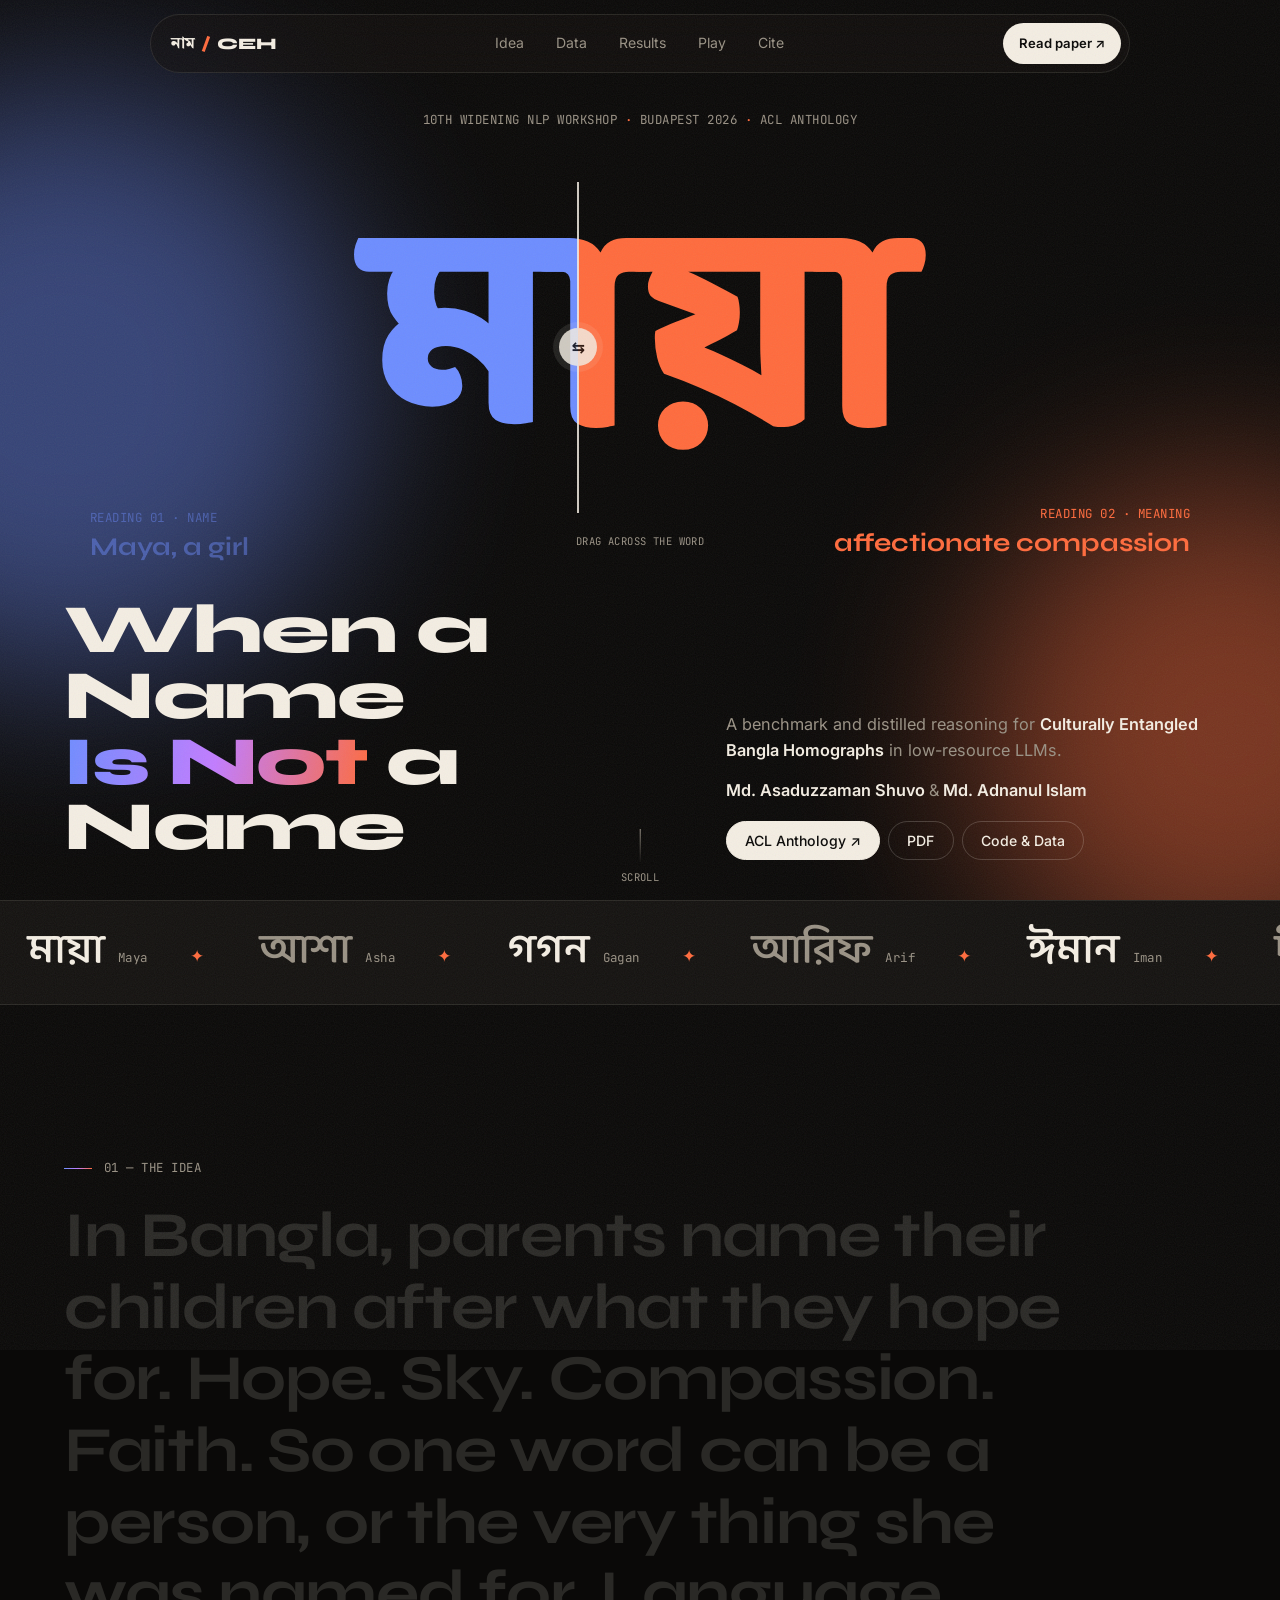
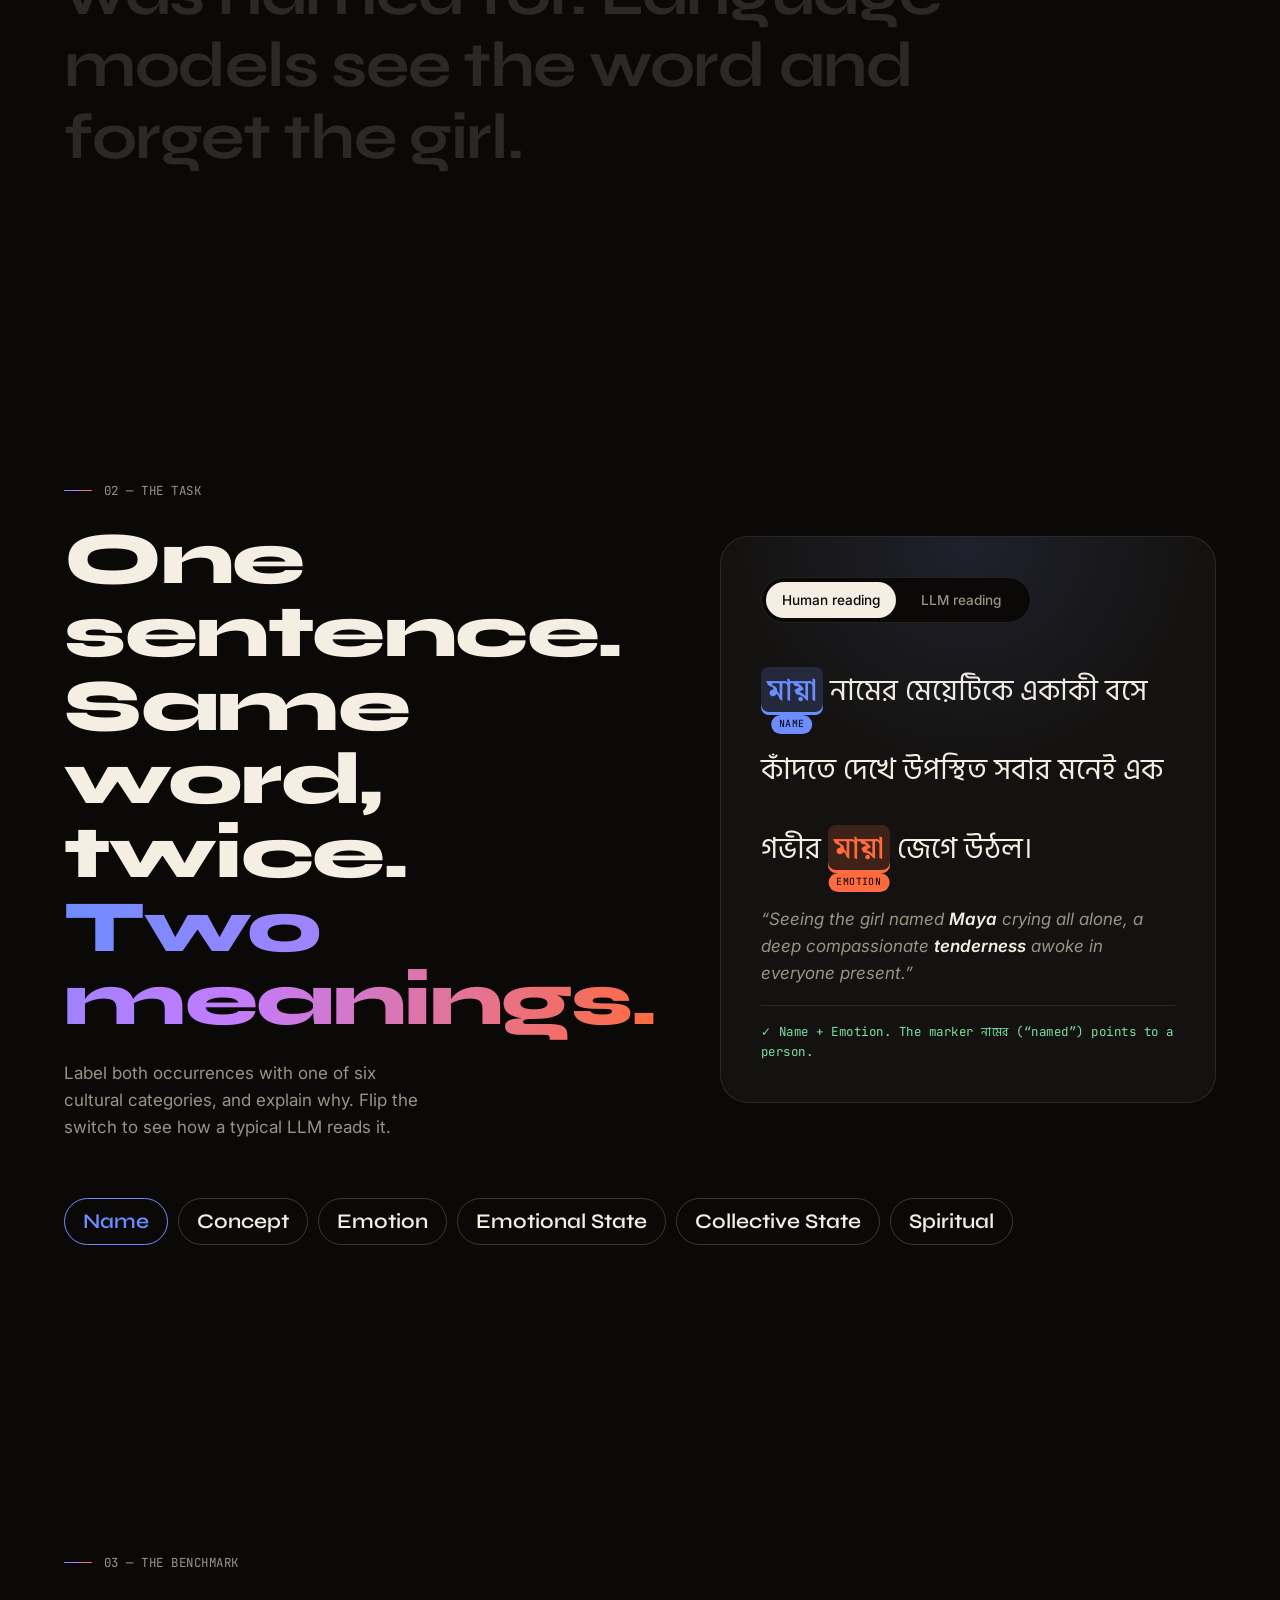
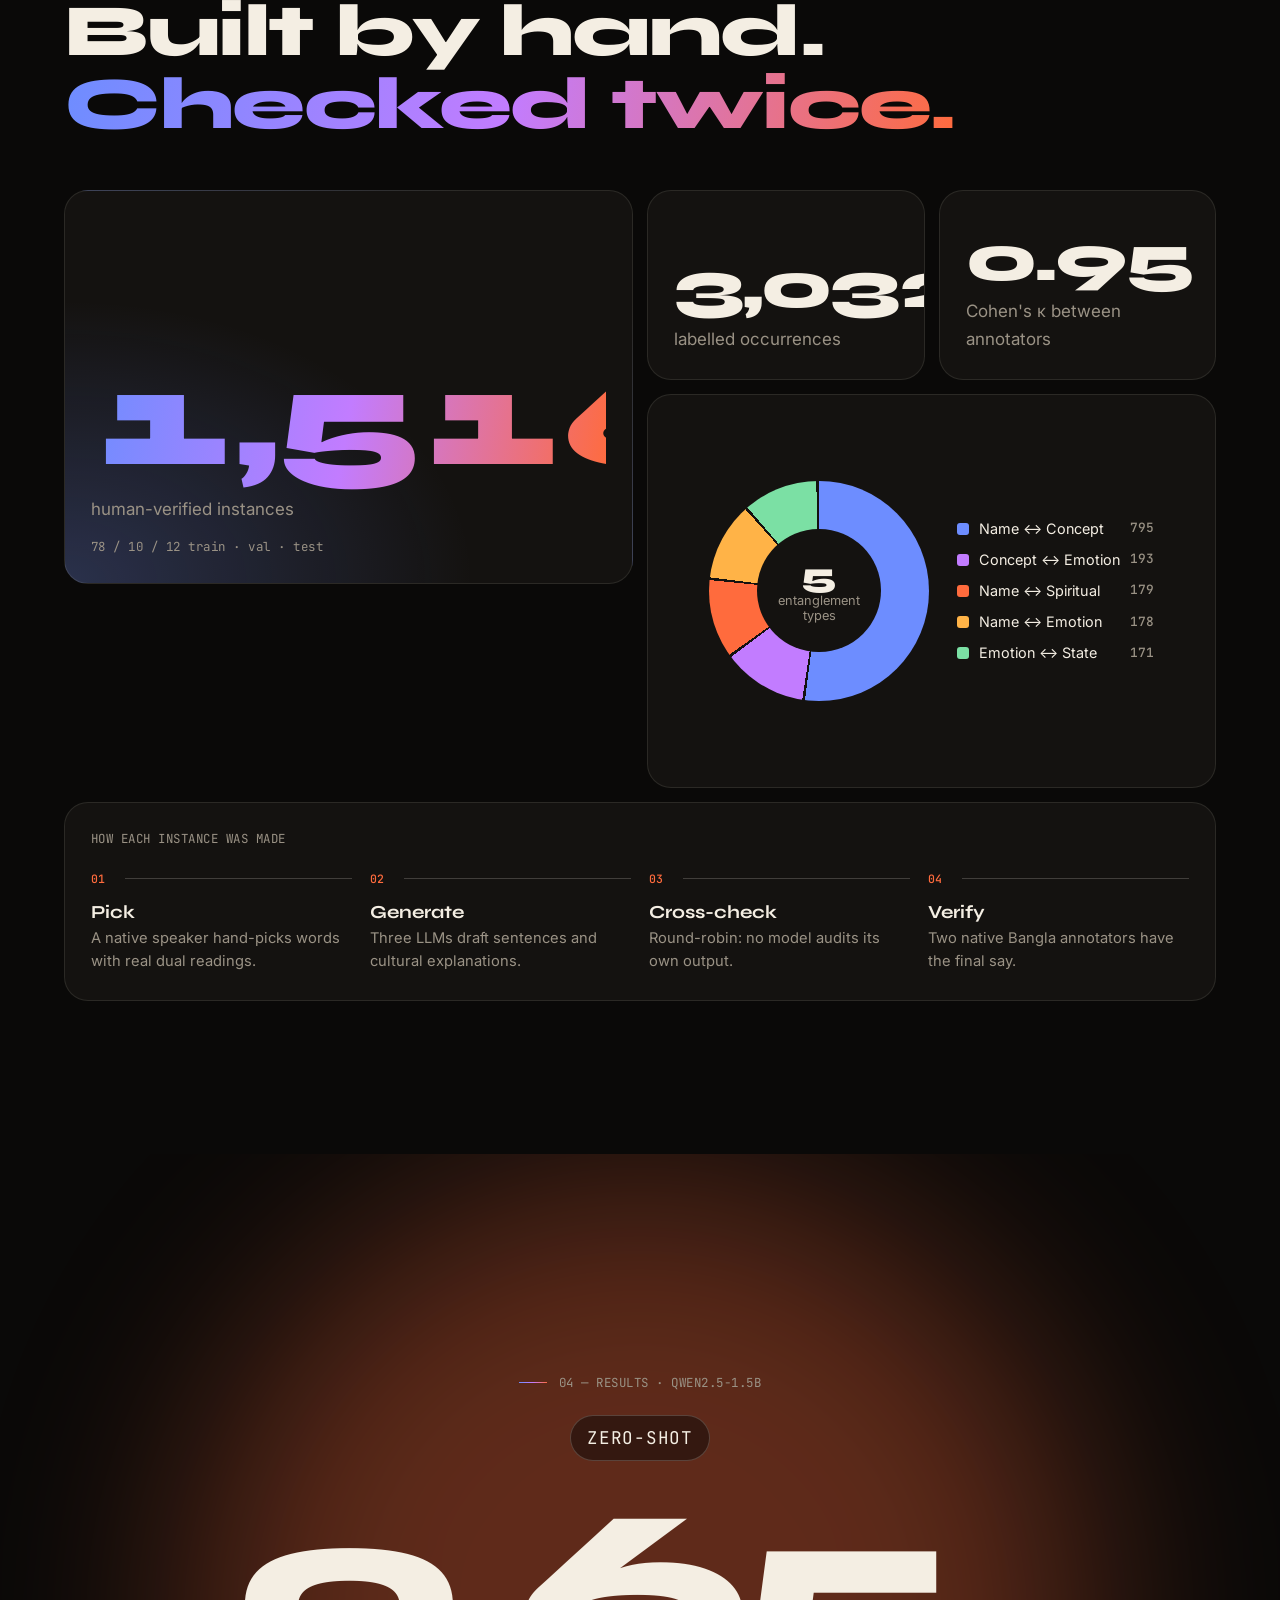
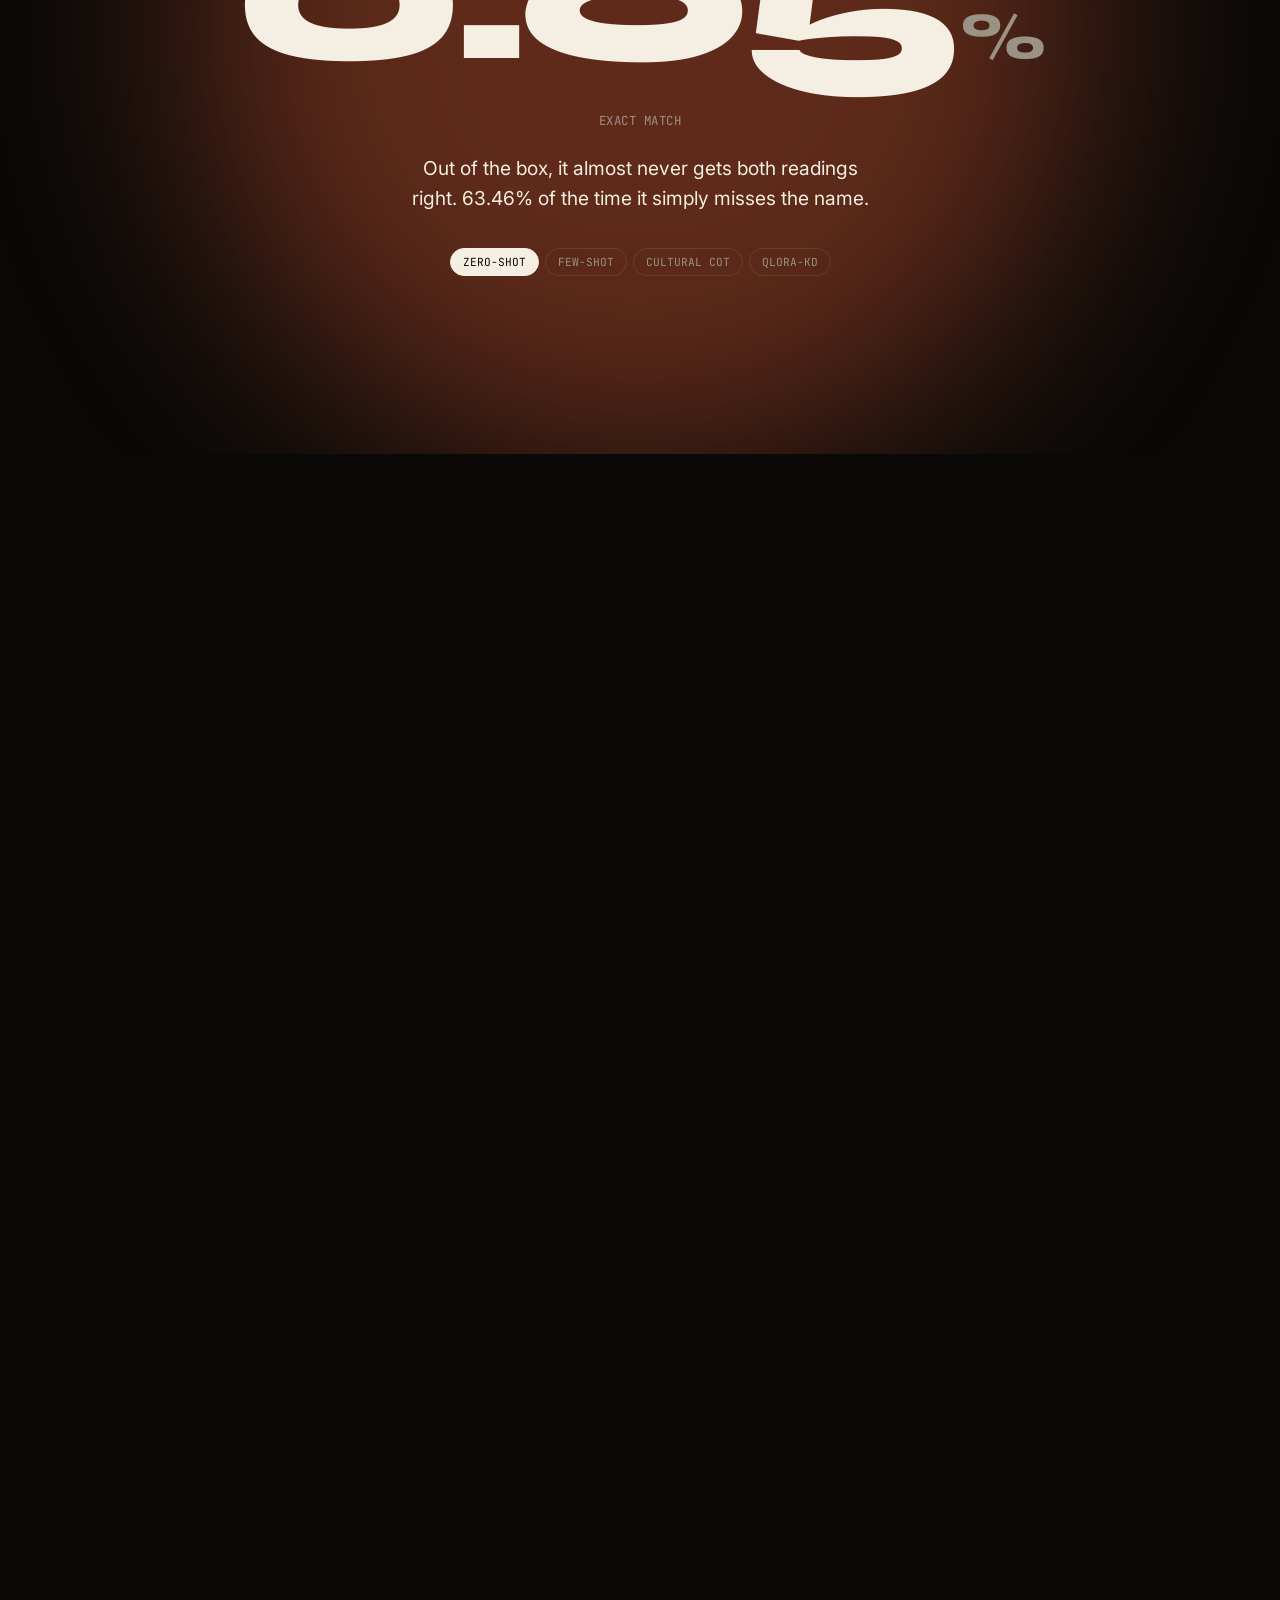
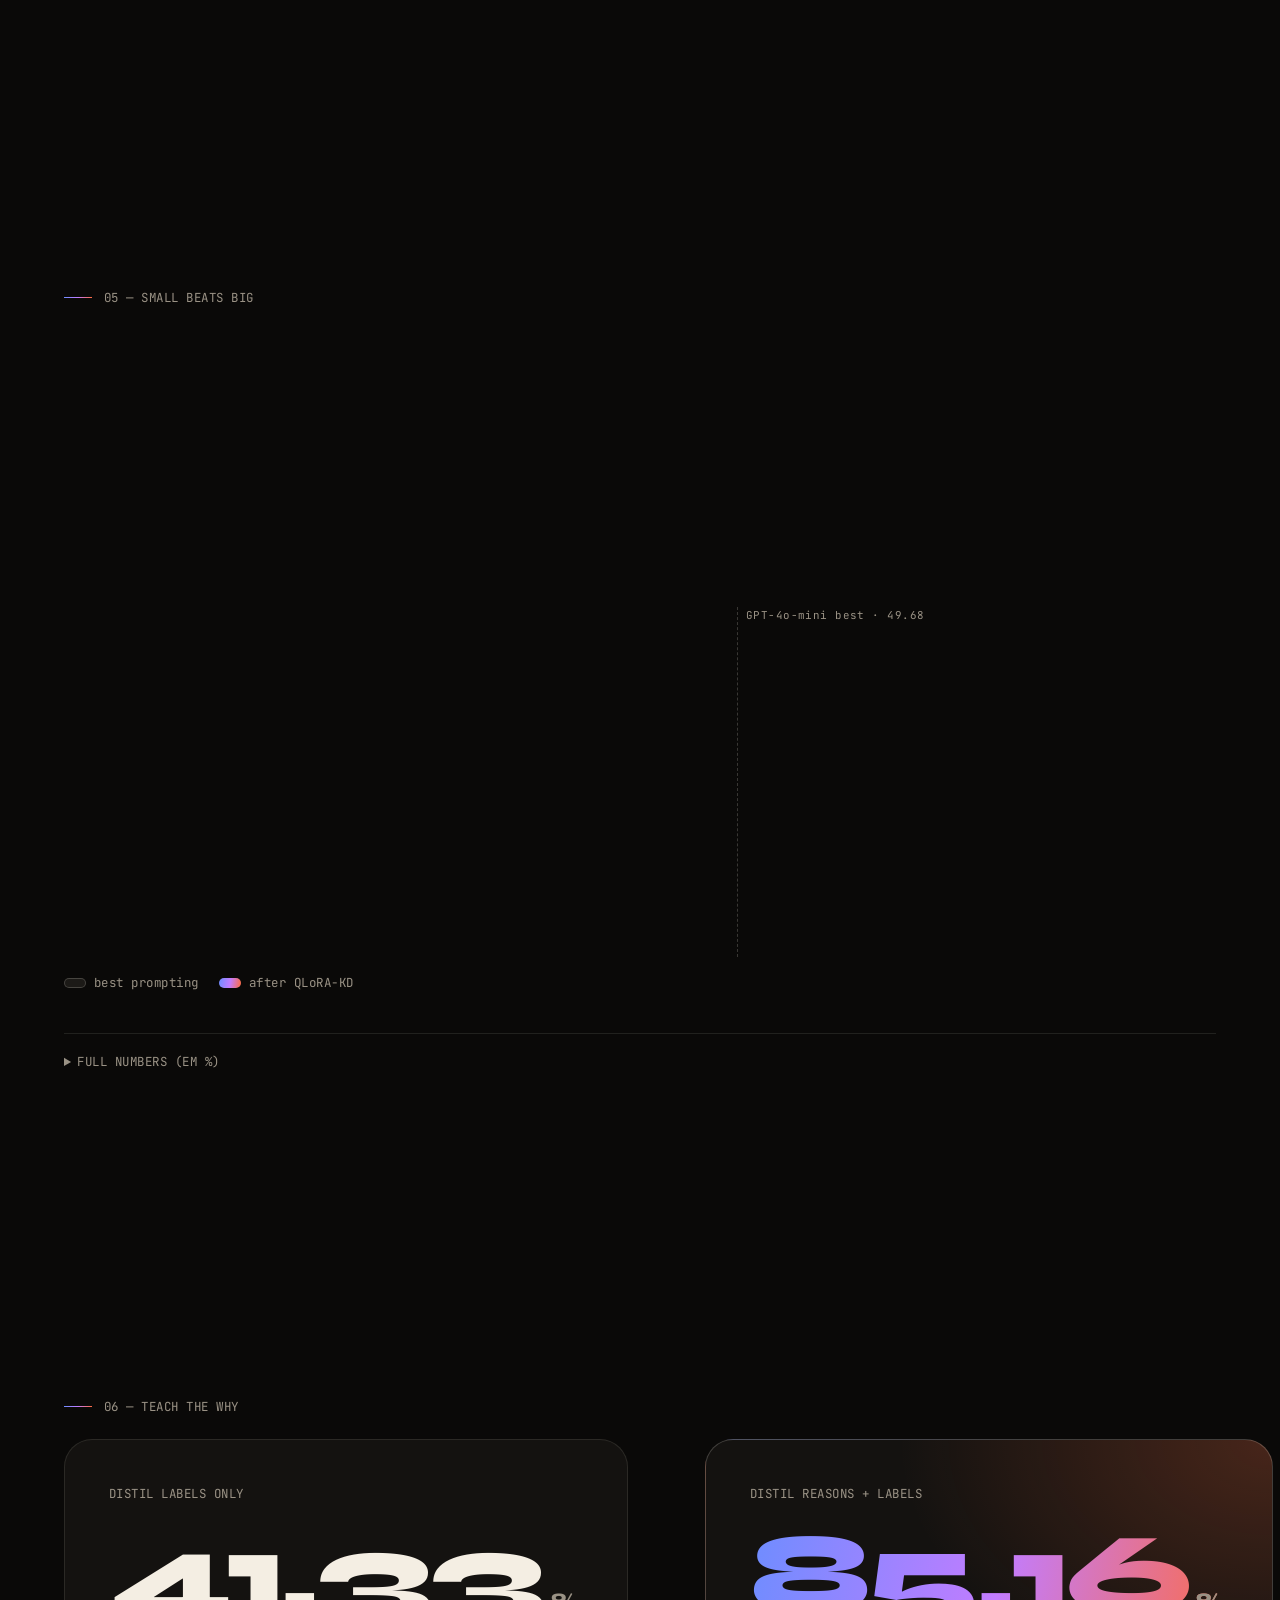
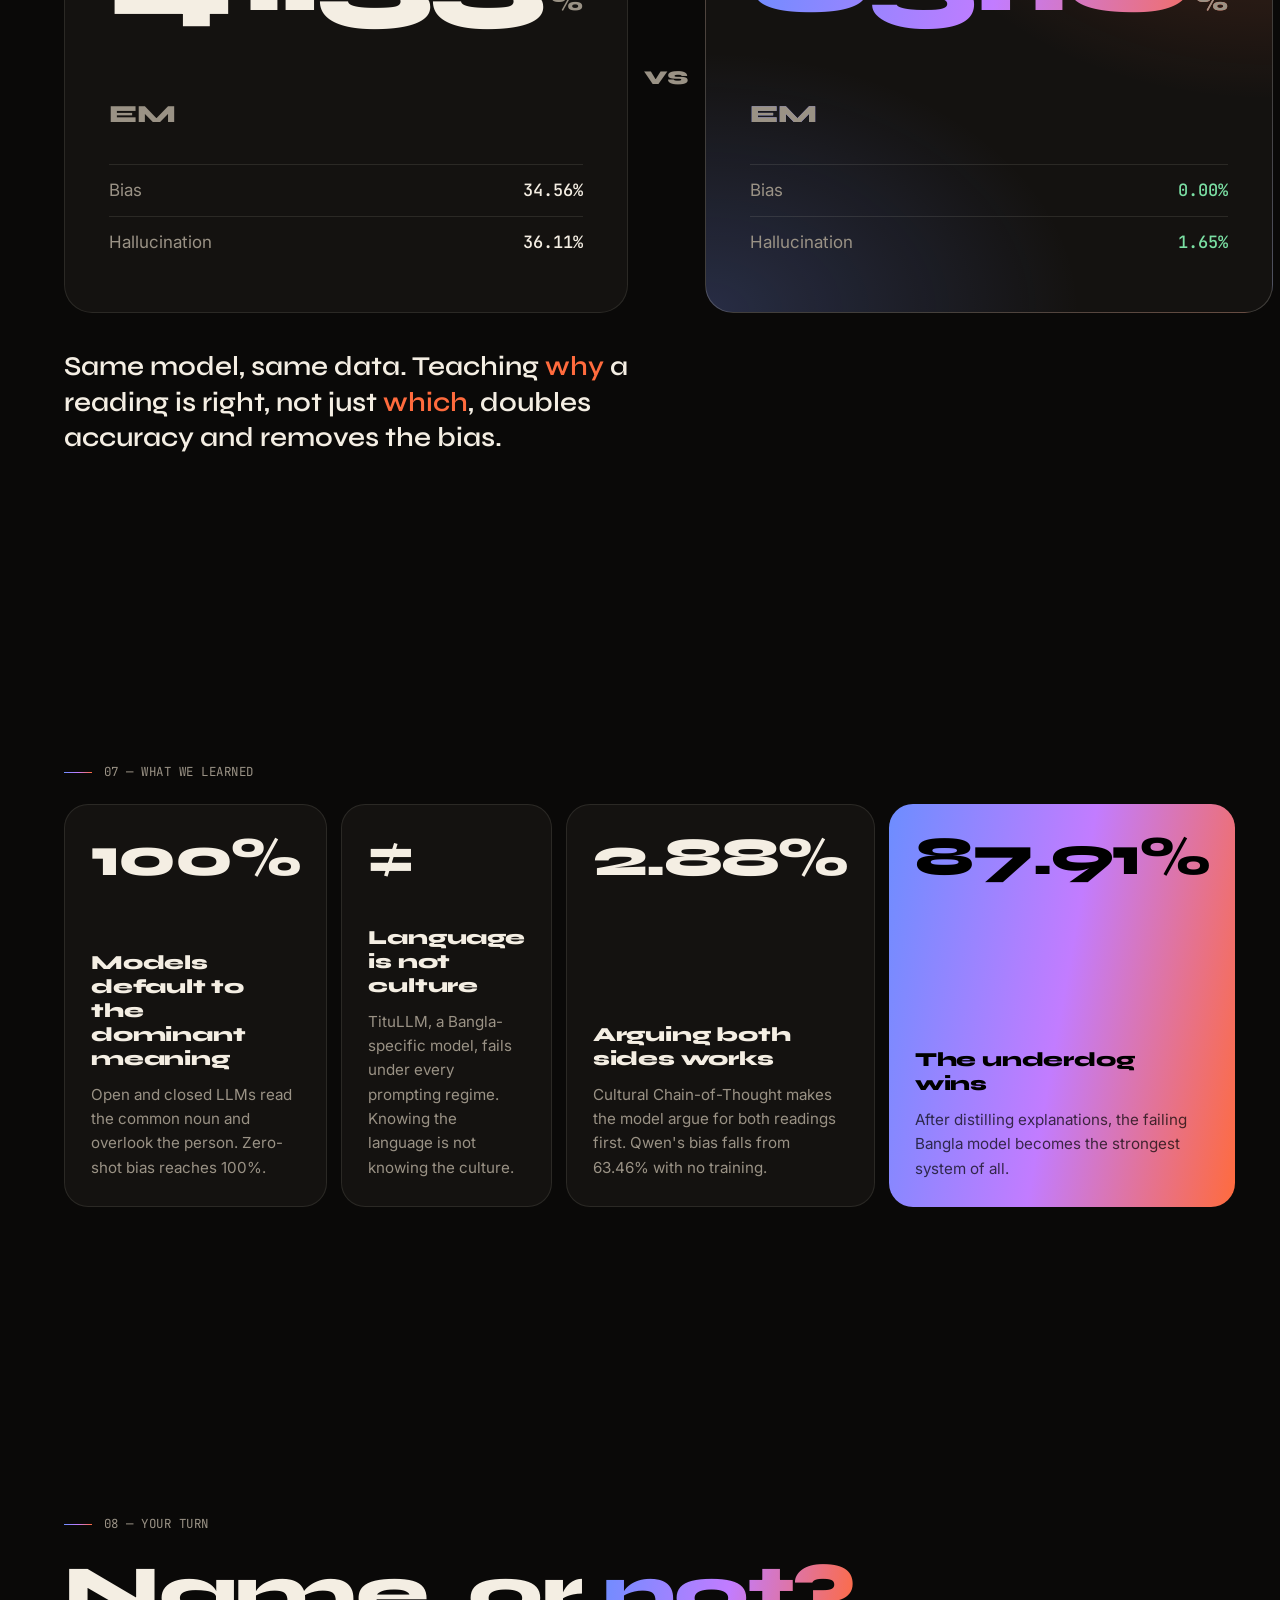
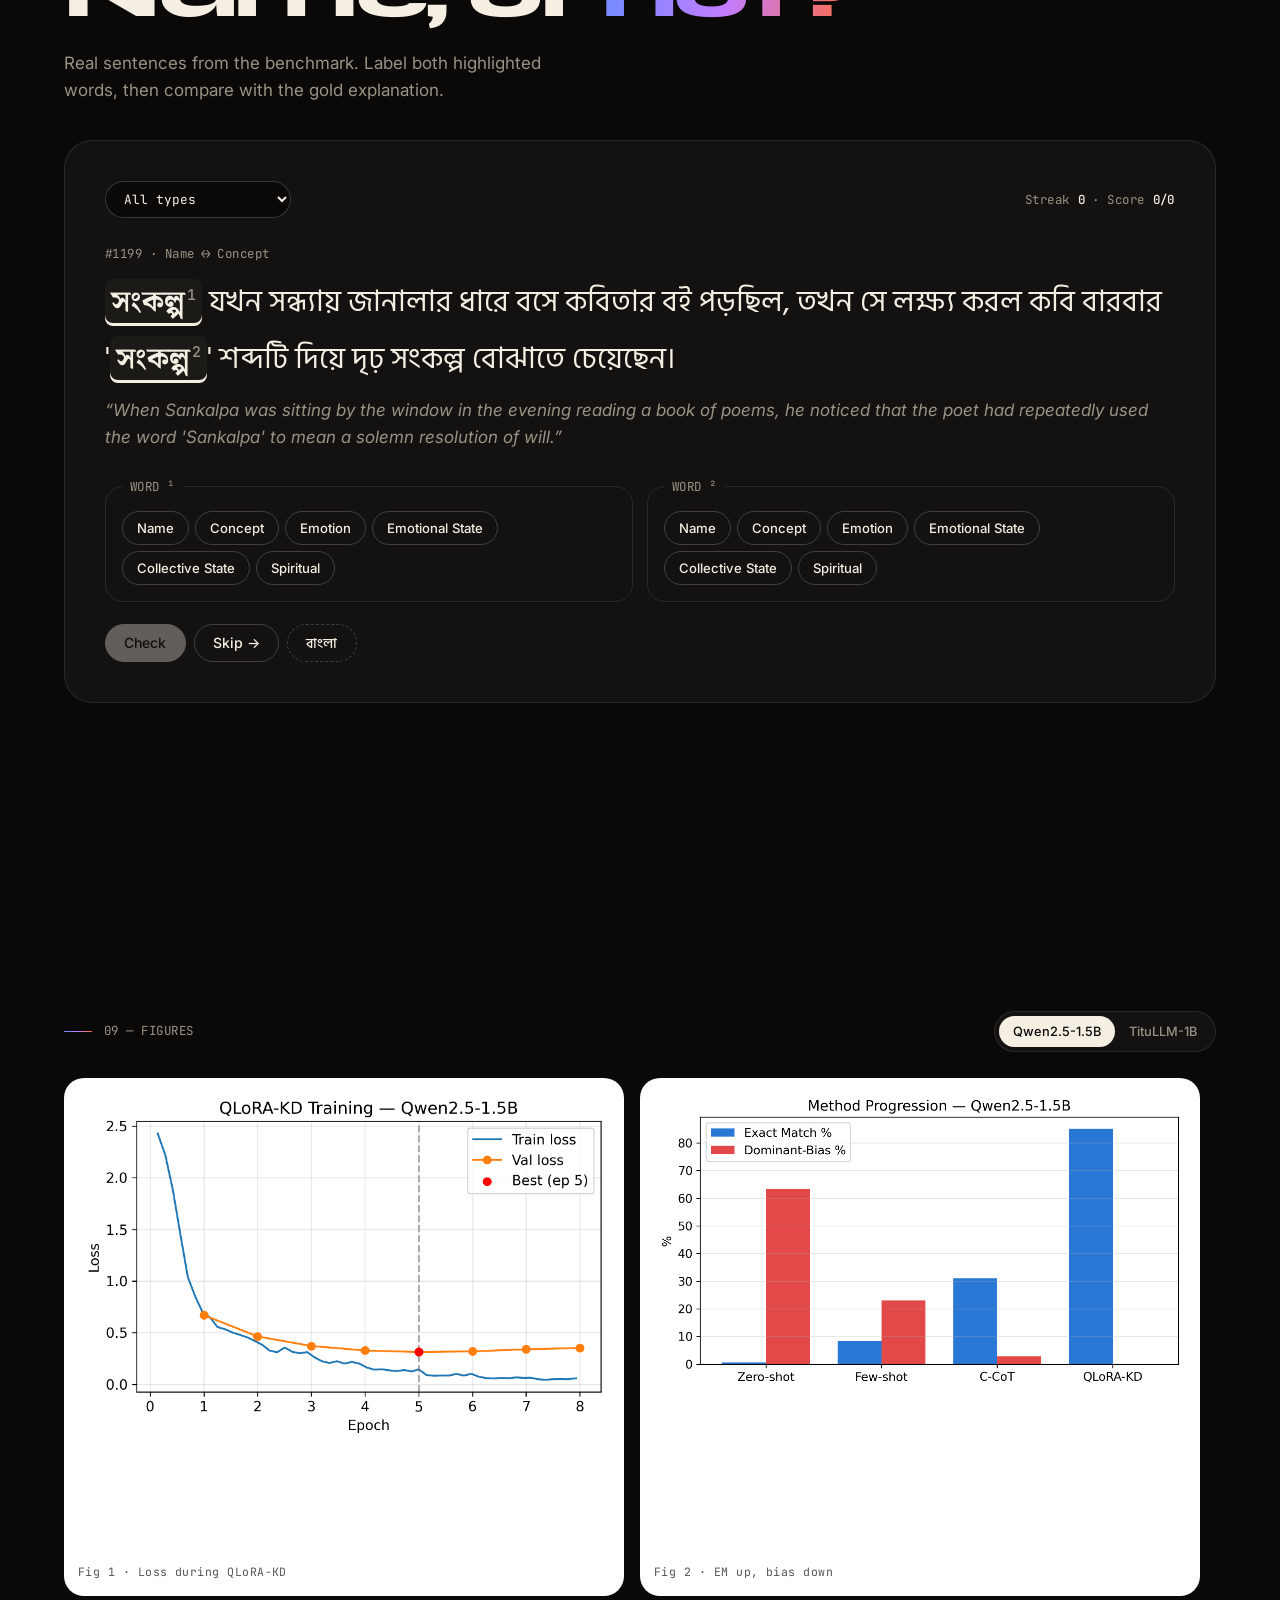
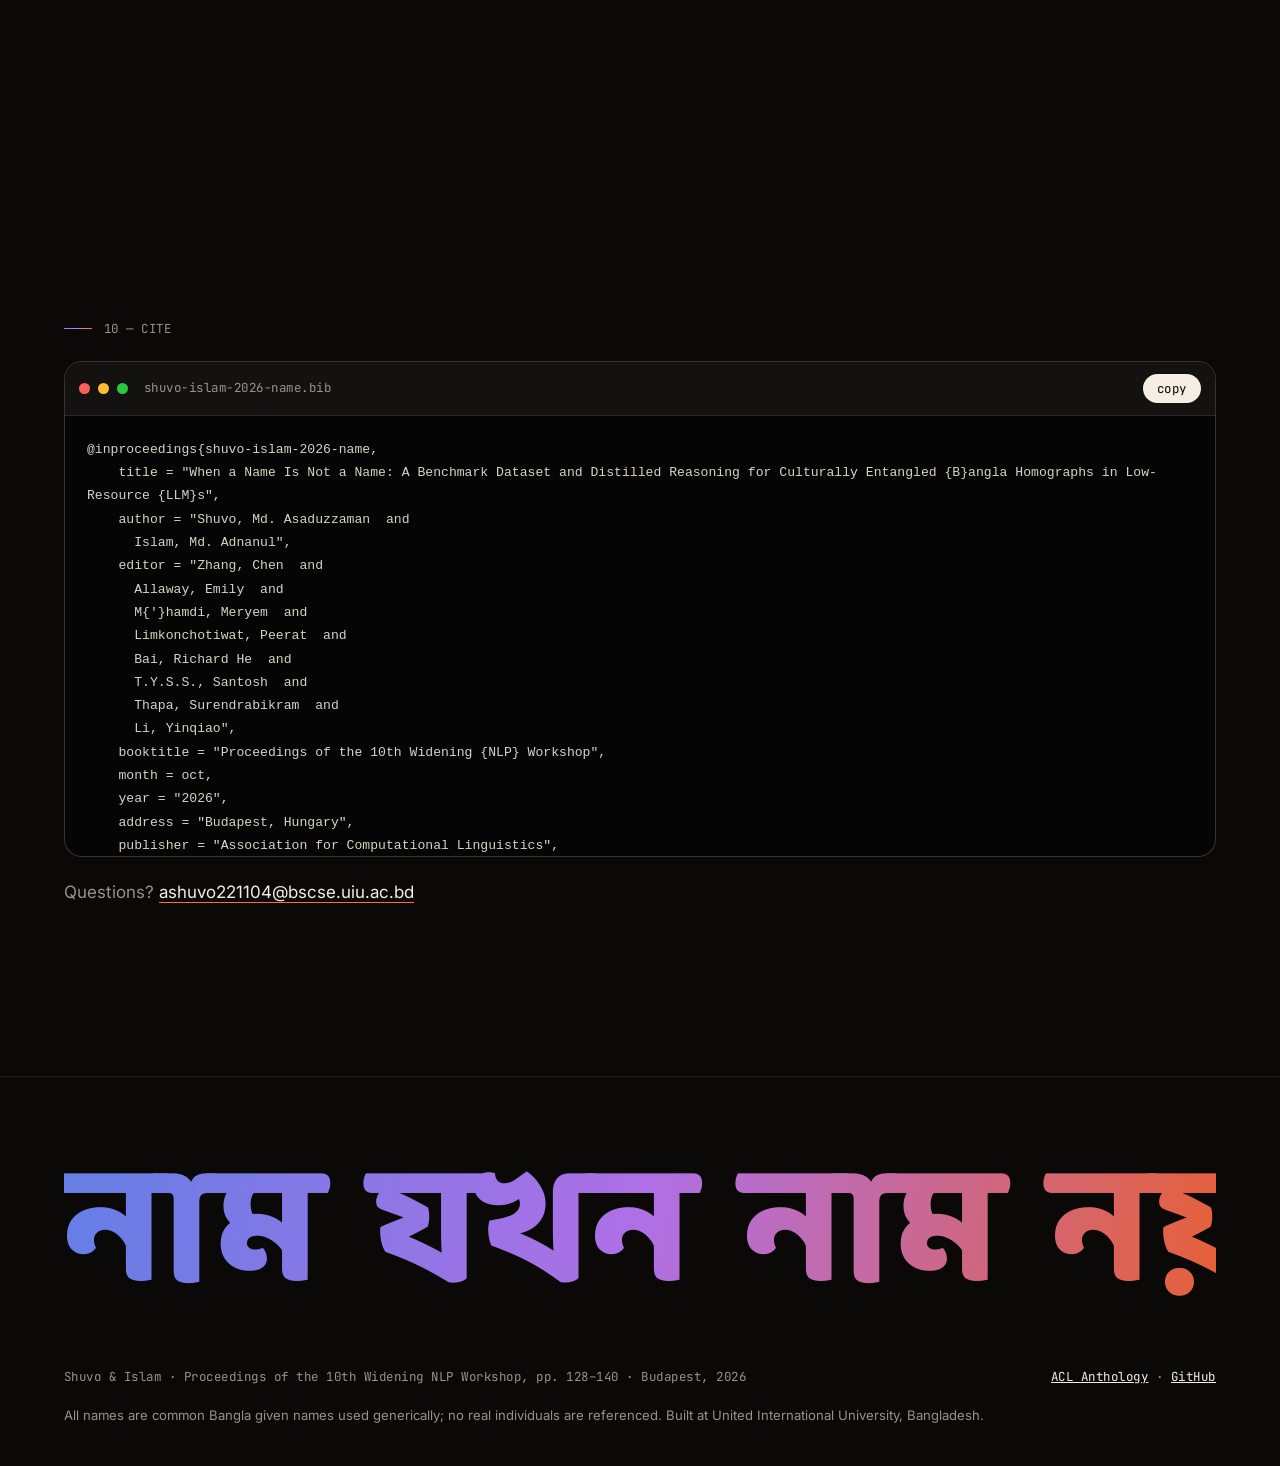
==== commit 3825c734: "Make the hero Bangla word legible The three offset colour layers made the word unreadable. Replace t" ====
--- a/docs/index.html
+++ b/docs/index.html
@@ -12,7 +12,7 @@
   <link rel="icon" href="data:image/svg+xml,<svg xmlns='http://www.w3.org/2000/svg' viewBox='0 0 100 100'><text y='.9em' font-size='90'>🪷</text></svg>">
   <link rel="preconnect" href="https://fonts.googleapis.com">
   <link rel="preconnect" href="https://fonts.gstatic.com" crossorigin>
-  <link href="https://fonts.googleapis.com/css2?family=Syne:wght@500;700;800&family=Inter:wght@400;500;600&family=JetBrains+Mono:wght@400;500&family=Noto+Serif+Bengali:wght@500;700;900&family=Hind+Siliguri:wght@400;500;600&display=swap" rel="stylesheet">
+  <link href="https://fonts.googleapis.com/css2?family=Syne:wght@500;700;800&family=Inter:wght@400;500;600&family=JetBrains+Mono:wght@400;500&family=Baloo+Da+2:wght@600;800&family=Noto+Serif+Bengali:wght@500;700;900&family=Hind+Siliguri:wght@400;500;600&display=swap" rel="stylesheet">
   <link rel="stylesheet" href="css/style.css">
 </head>
 <body>
@@ -43,11 +43,11 @@
     <p class="hero__venue mono">10th Widening NLP Workshop <span>·</span> Budapest 2026 <span>·</span> ACL Anthology</p>
 
     <div class="split" id="split" aria-live="polite">
-      <div class="split__word bn" aria-hidden="true">
-        <span class="split__layer split__layer--name" data-word>মায়া</span>
-        <span class="split__layer split__layer--sense" data-word>মায়া</span>
-        <span class="split__layer split__layer--base" data-word>মায়া</span>
-      </div>
+      <div class="split__stage" id="splitStage">
+        <div class="split__word bn" aria-hidden="true"><span data-word>মায়া</span></div>
+        <div class="split__line" aria-hidden="true"><span class="split__knob">⇆</span></div>
+      </div>
+      <p class="split__hint mono" aria-hidden="true">drag across the word</p>
       <span class="sr-only" id="splitSr">মায়া, Maya: a girl's name, and affectionate compassion</span>
       <div class="split__tags">
         <div class="tagline tagline--name">
--- a/docs/css/style.css
+++ b/docs/css/style.css
@@ -21,6 +21,7 @@
   --f-mono: "JetBrains Mono", "Hind Siliguri", ui-monospace, monospace;
   --f-bn: "Noto Serif Bengali", "Hind Siliguri", serif;
   --f-bn-body: "Hind Siliguri", "Noto Serif Bengali", sans-serif;
+  --f-bn-display: "Baloo Da 2", "Hind Siliguri", sans-serif;
 
   --pad: clamp(16px, 5vw, 72px);
   --maxw: 1320px;
@@ -69,6 +70,7 @@
   }
   .cursor.is-on { opacity: 1; }
   .cursor.is-big { width: 54px; height: 54px; }
+  .cursor.is-hide { opacity: 0; }
 }
 
 /* buttons */
@@ -116,25 +118,30 @@
 .hero__venue { position: relative; text-align: center; color: var(--dim); margin: 0; text-transform: uppercase; }
 .hero__venue span { color: var(--sense); }
 
-.split { position: relative; display: grid; place-items: center; align-self: center; padding: 20px 0; }
+.split { position: relative; display: grid; place-items: center; align-self: center; padding: 10px 0 20px; }
+.split__stage { position: relative; display: inline-block; cursor: ew-resize; touch-action: pan-y; user-select: none; -webkit-user-select: none; --s: 50%; }
 .split__word {
-  position: relative; display: grid; font-weight: 900; line-height: 1.15;
-  font-size: clamp(6rem, min(30vw, 36svh), 22rem); user-select: none;
-  --dx: 10px; --dy: 0px;
-}
-.split__layer { grid-area: 1 / 1; text-align: center; transition: transform .35s cubic-bezier(.2, .8, .2, 1), opacity .45s, filter .45s; }
-.split__layer--base { color: var(--ink); }
-.split__layer--name { color: var(--name); mix-blend-mode: screen; transform: translate(calc(var(--dx) * -1), calc(var(--dy) * -1)); }
-.split__layer--sense { color: var(--sense); mix-blend-mode: screen; transform: translate(var(--dx), var(--dy)); }
-.split.is-swapping .split__layer { opacity: 0; filter: blur(18px); }
-.split.is-swapping .split__layer--name { transform: translate(-30%, 0); }
-.split.is-swapping .split__layer--sense { transform: translate(30%, 0); }
+  font-family: var(--f-bn-display); font-weight: 800; line-height: 1.25; letter-spacing: 0;
+  font-size: clamp(5.5rem, min(30vw, 32svh), 19rem); padding: 0 .08em;
+  background: linear-gradient(90deg, var(--name) 0 var(--s), var(--sense) var(--s) 100%);
+  -webkit-background-clip: text; background-clip: text; color: transparent;
+  transition: opacity .4s, transform .4s, filter .4s;
+}
+.split__line { position: absolute; top: 4%; bottom: 4%; left: var(--s); width: 2px; margin-left: -1px; background: var(--ink); opacity: .85; pointer-events: none; }
+.split__knob {
+  position: absolute; top: 50%; left: 50%; transform: translate(-50%, -50%);
+  width: 38px; height: 38px; border-radius: 50%; display: grid; place-items: center;
+  background: var(--ink); color: var(--bg); font: 600 1rem/1 var(--f-body); box-shadow: 0 0 0 6px rgba(244, 238, 227, .12);
+}
+.split__hint { color: var(--dim); text-transform: uppercase; font-size: .66rem; margin: 6px 0 0; }
+.split.is-swapping .split__word { opacity: 0; transform: translateY(12px); filter: blur(8px); }
 
 .split__tags {
-  position: absolute; inset: auto 0 6%; display: flex; justify-content: space-between; gap: 16px;
+  position: absolute; inset: auto 0 2%; display: flex; justify-content: space-between; gap: 16px;
   pointer-events: none; max-width: 1100px; margin: 0 auto;
 }
-.tagline { display: flex; flex-direction: column; gap: 4px; max-width: 46%; transition: opacity .4s; }
+.tagline { display: flex; flex-direction: column; gap: 4px; max-width: 46%; transition: opacity .4s, transform .4s; opacity: .45; }
+.tagline.is-lead { opacity: 1; transform: translateY(-4px); }
 .tagline span { text-transform: uppercase; }
 .tagline strong { font: 700 clamp(1rem, 2.6vw, 1.6rem)/1.15 var(--f-display); }
 .tagline--name { color: var(--name); }
@@ -159,10 +166,10 @@
 .marquee { border-block: 1px solid var(--line); overflow: hidden; padding: 18px 0; background: var(--bg-2); }
 .marquee__track { display: flex; width: max-content; animation: marquee 50s linear infinite; }
 .marquee__item { display: flex; align-items: baseline; gap: 14px; padding: 0 28px; white-space: nowrap; }
-.marquee__item .bn { font-size: clamp(1.6rem, 3.6vw, 2.6rem); font-weight: 700; }
+.marquee__item .bn { font-family: var(--f-bn-display); font-size: clamp(1.6rem, 3.6vw, 2.6rem); font-weight: 600; }
 .marquee__item .mono { color: var(--dim); }
 .marquee__item i { font-style: normal; color: var(--sense); padding-left: 28px; }
-.marquee__item:nth-child(even) .bn { color: transparent; -webkit-text-stroke: 1px var(--ink); }
+.marquee__item:nth-child(even) .bn { color: var(--dim); }
 @keyframes marquee { to { transform: translateX(-50%); } }
 
 /* ================= IDEA ================= */
@@ -404,7 +411,7 @@
 
 /* ================= FOOTER ================= */
 .foot { padding: 60px var(--pad) 40px; border-top: 1px solid var(--line); overflow: hidden; }
-.foot__big { font-weight: 900; font-size: clamp(3rem, 13vw, 12rem); line-height: 1.2; margin: 0 0 30px; text-align: center; white-space: nowrap; background: var(--grad); -webkit-background-clip: text; background-clip: text; color: transparent; opacity: .9; }
+.foot__big { font-family: var(--f-bn-display); font-weight: 800; font-size: clamp(3rem, 13vw, 12rem); line-height: 1.2; margin: 0 0 30px; text-align: center; white-space: nowrap; background: var(--grad); -webkit-background-clip: text; background-clip: text; color: transparent; opacity: .9; }
 .foot__row { display: flex; flex-wrap: wrap; justify-content: space-between; gap: 10px; color: var(--dim); max-width: var(--maxw); margin: 0 auto; }
 .foot__row a { color: var(--ink); }
 .foot__ethics { max-width: var(--maxw); margin: 18px auto 0; font-size: .82rem; }
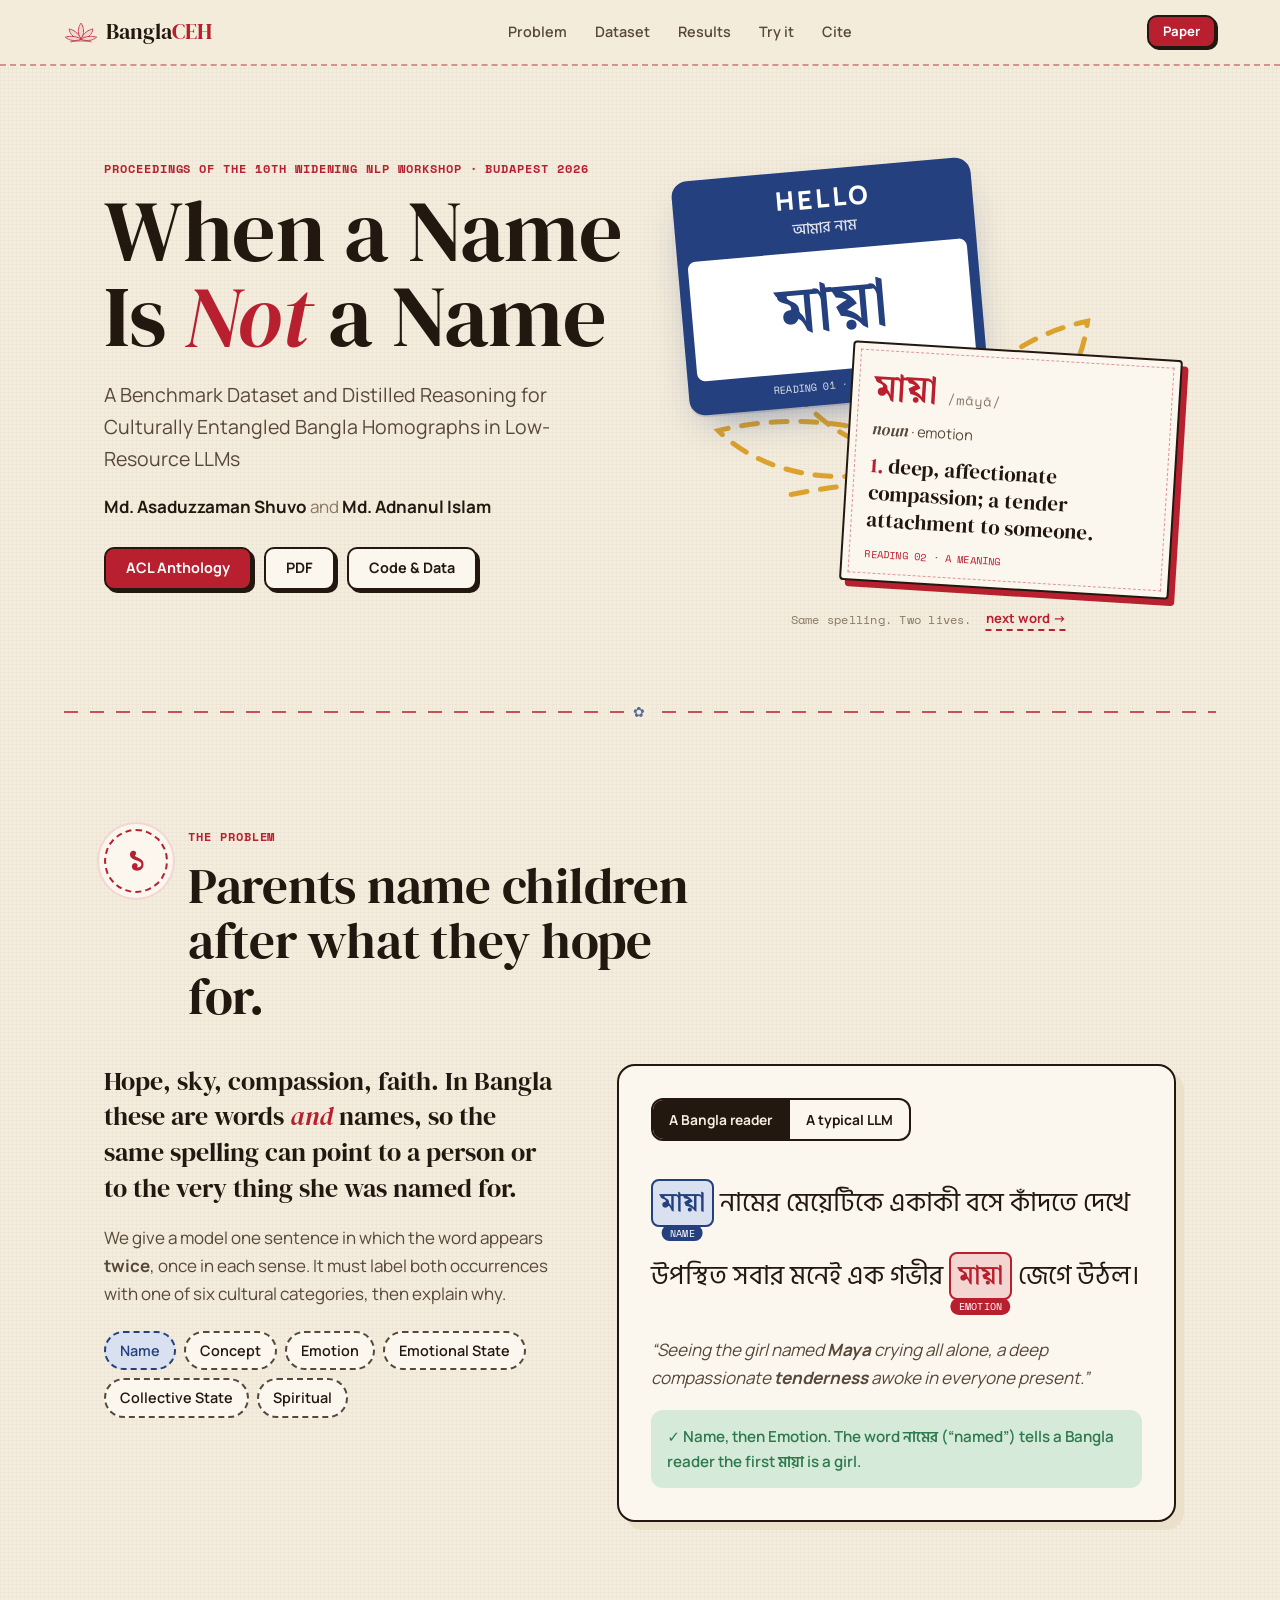
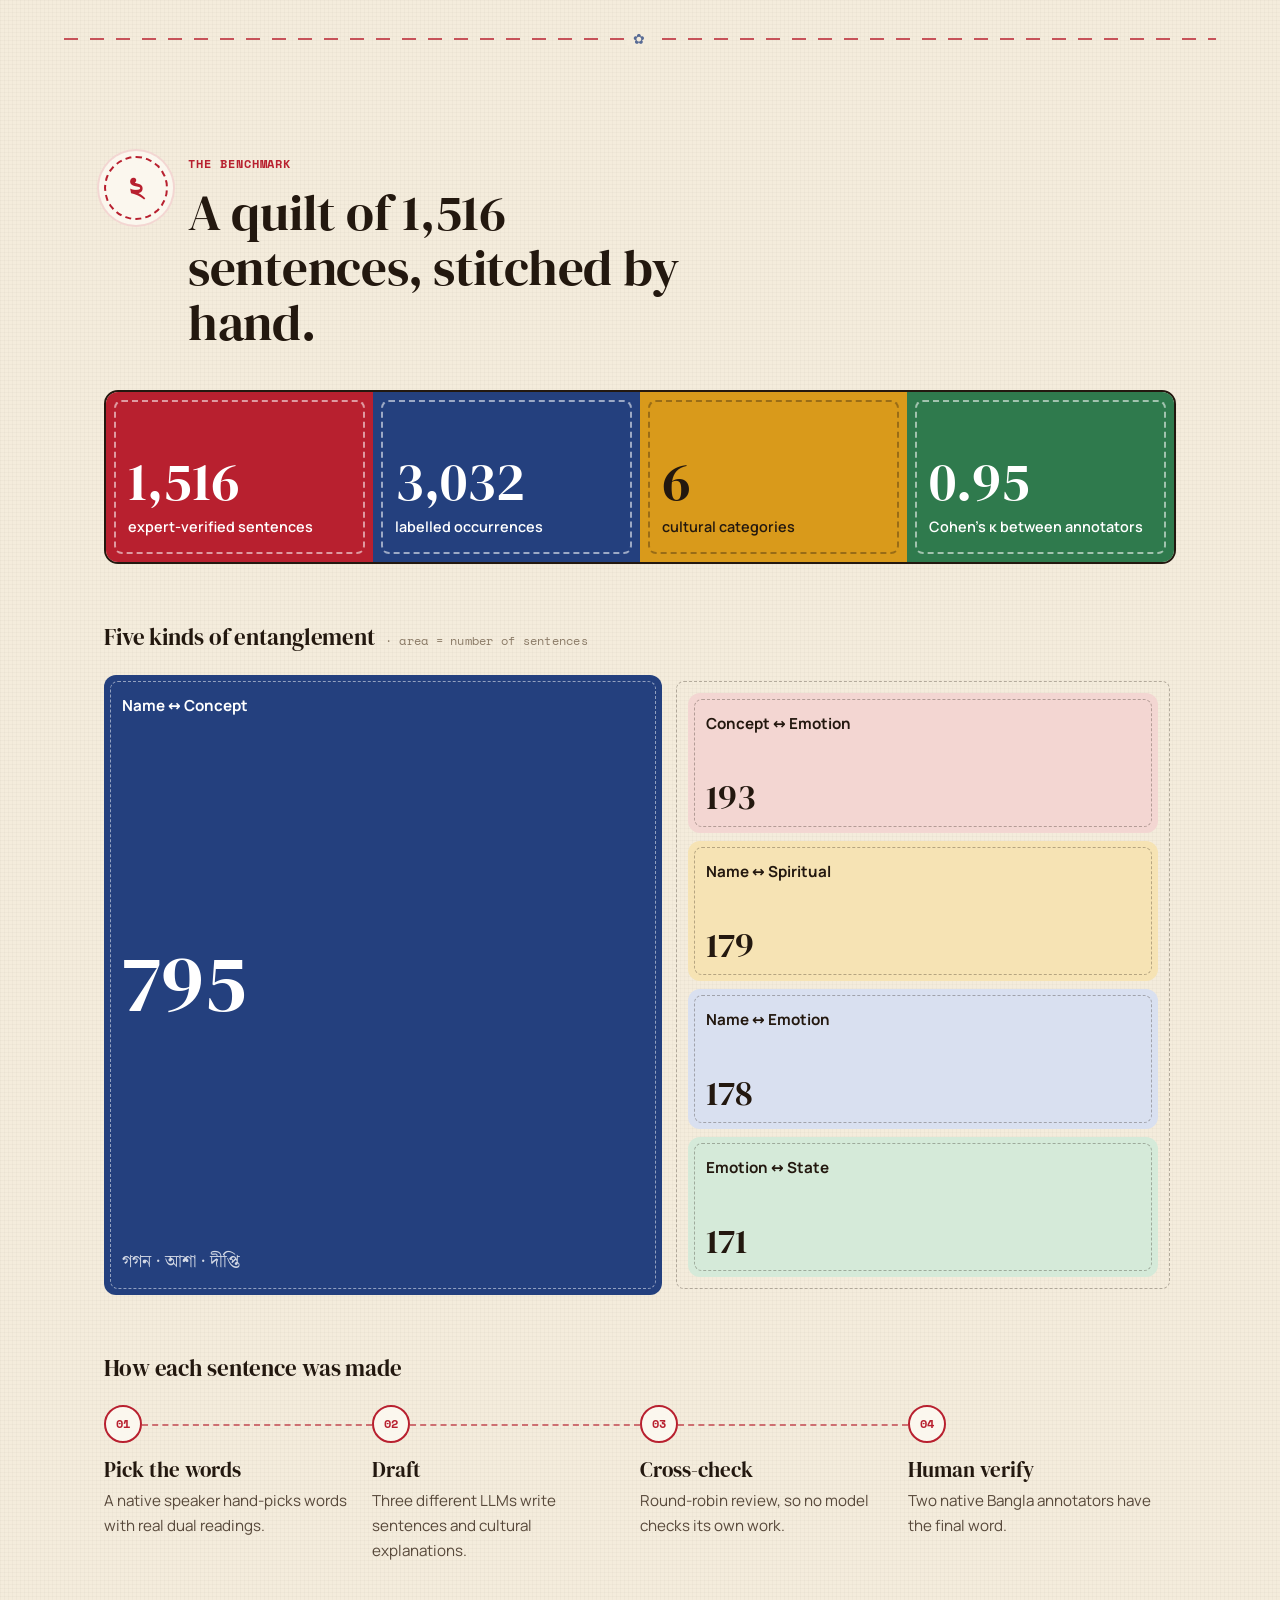
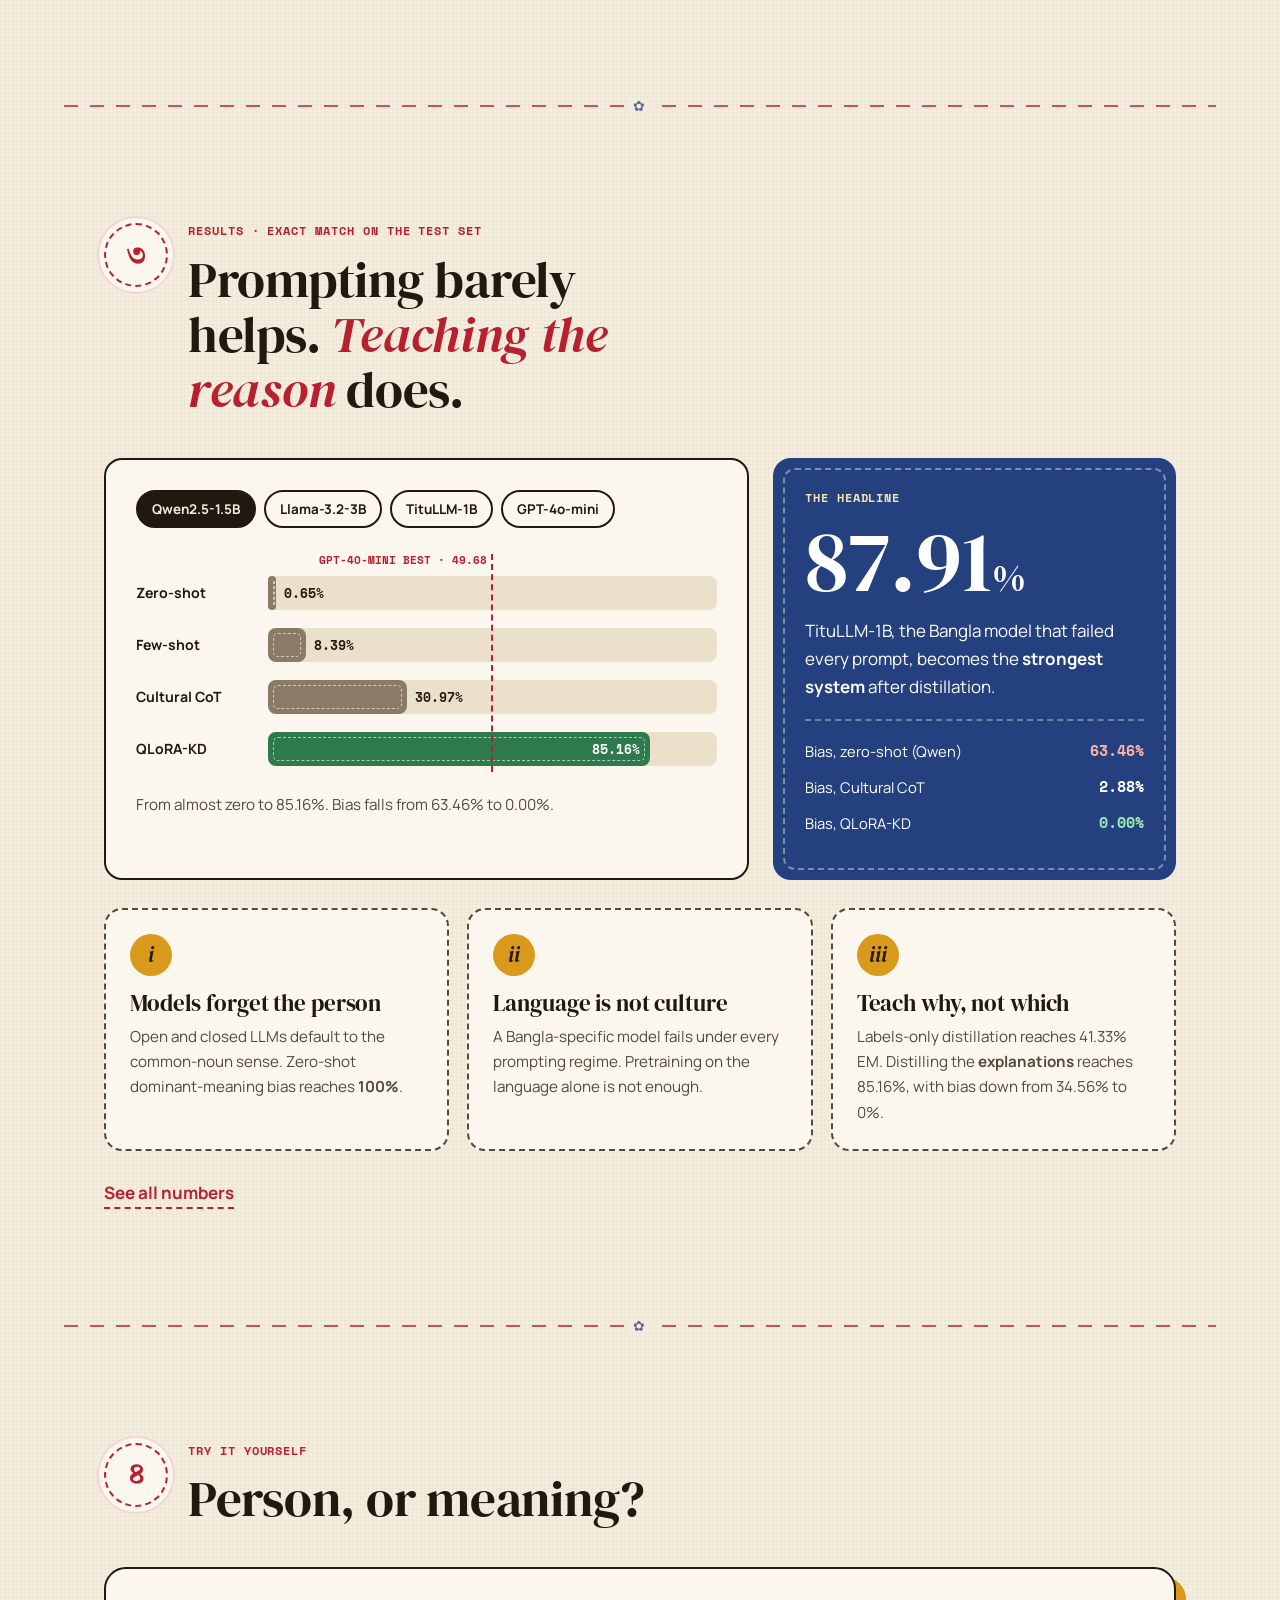
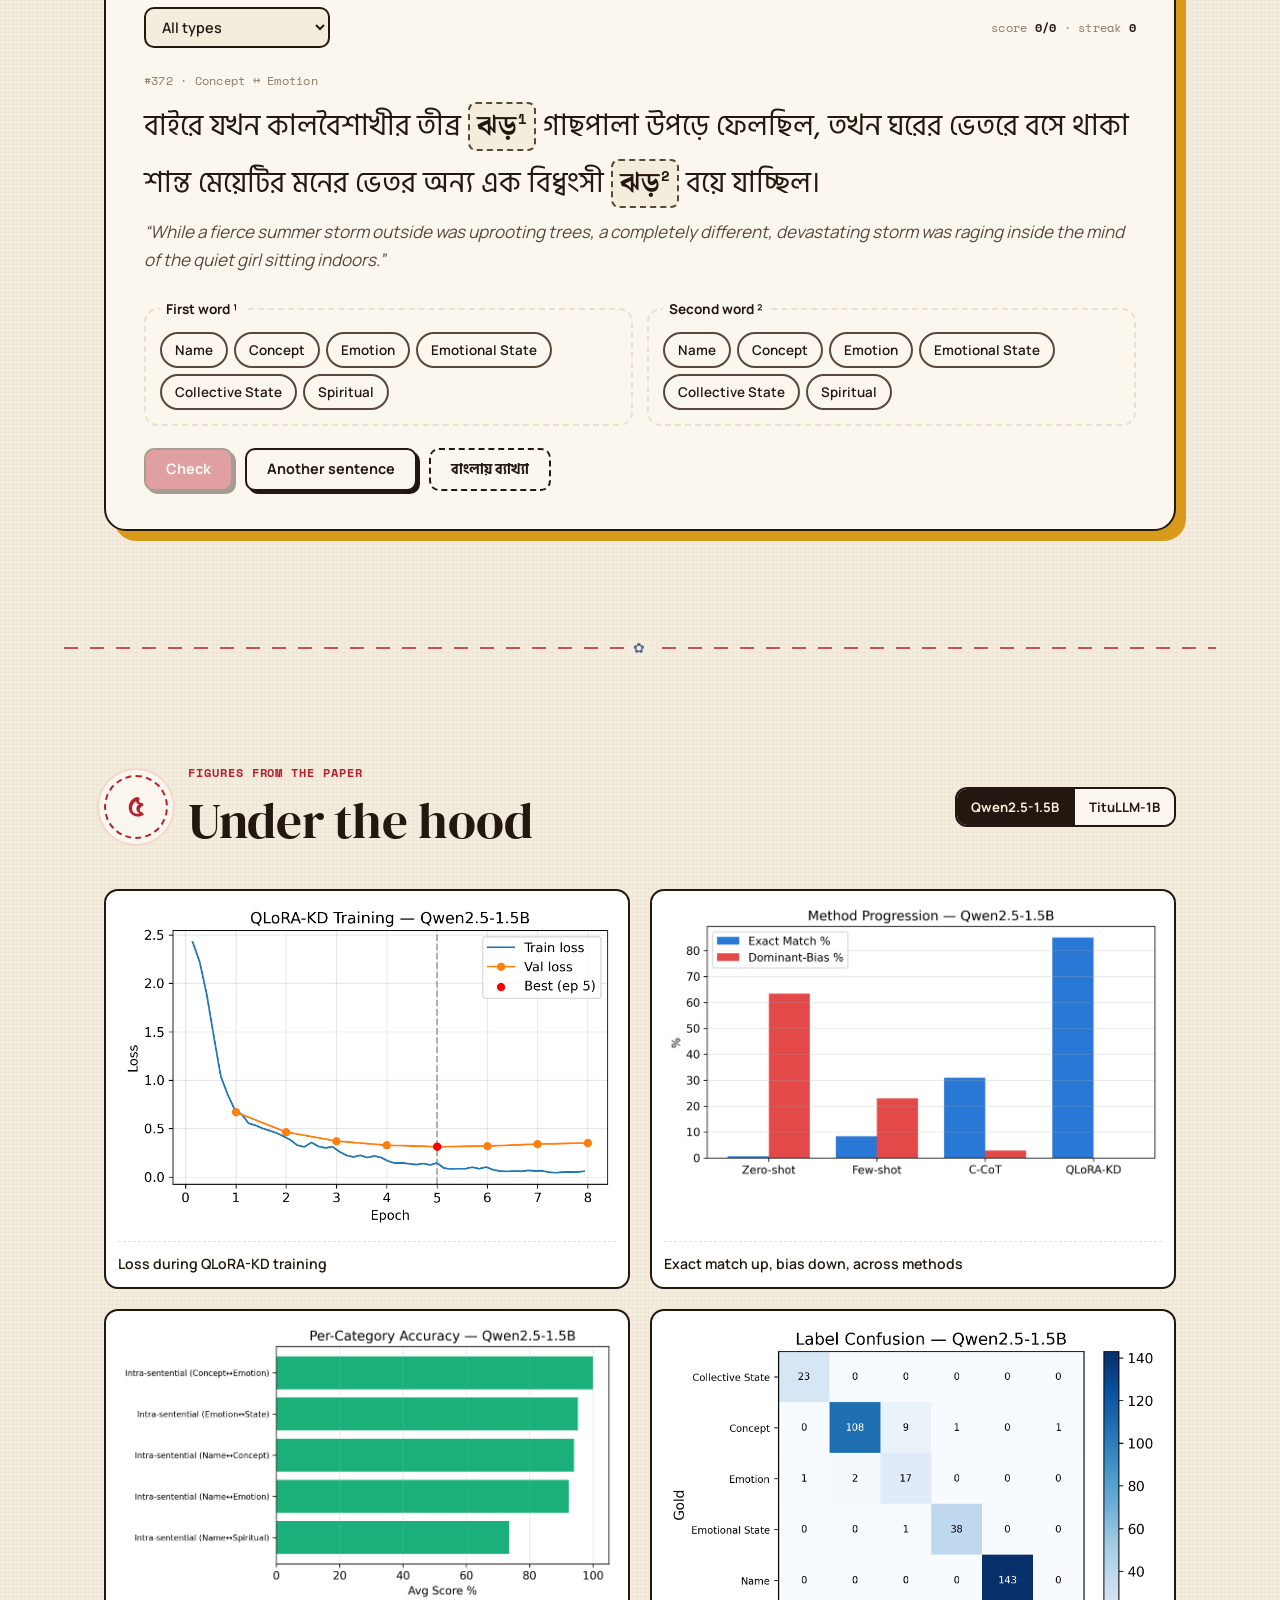
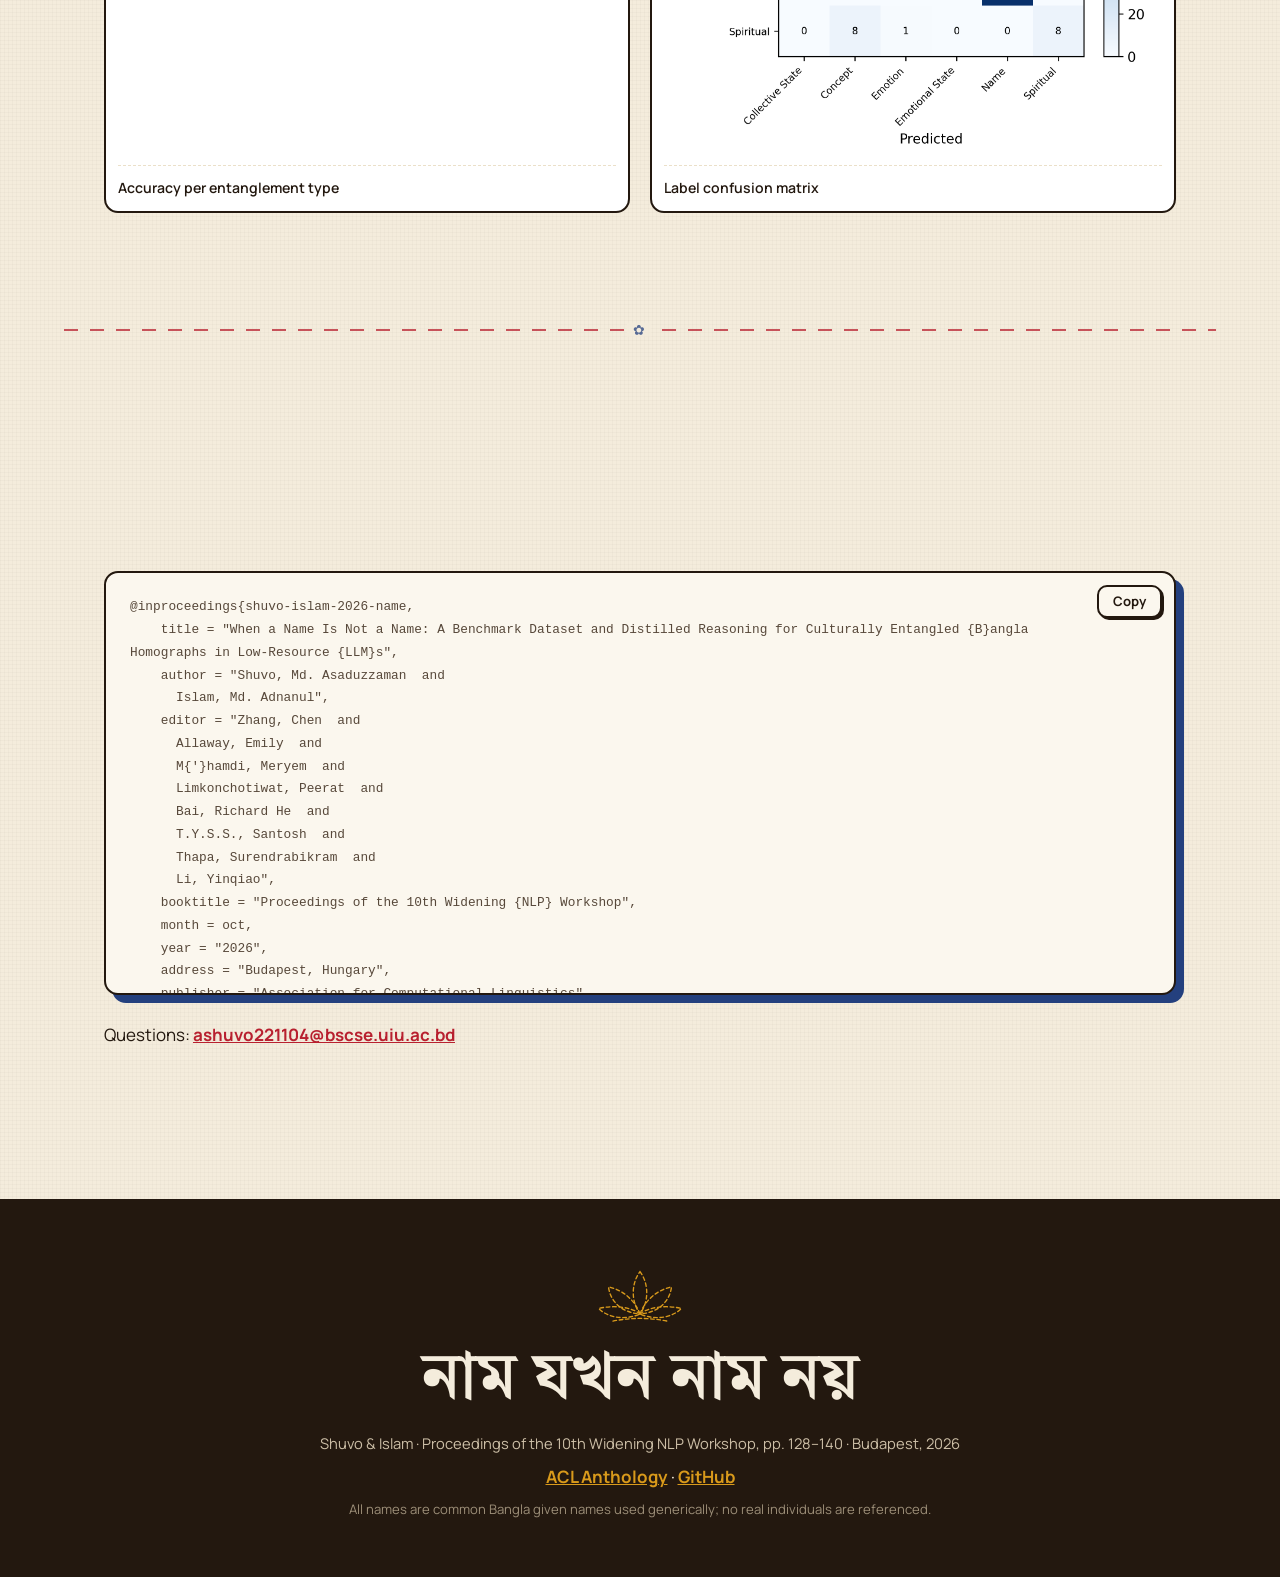
==== commit c50f5bd5: "Redesign project site with a nakshi-kantha theme New light design inspired by Bangladeshi kantha emb" ====
--- a/docs/index.html
+++ b/docs/index.html
@@ -4,183 +4,219 @@
   <meta charset="utf-8">
   <meta name="viewport" content="width=device-width, initial-scale=1">
   <title>When a Name Is Not a Name</title>
-  <meta name="description" content="A benchmark dataset and distilled reasoning for Culturally Entangled Bangla Homographs (CEH) in low-resource LLMs. 10th Widening NLP Workshop (WiNLP 2026), ACL Anthology.">
-  <meta name="theme-color" content="#0a0908">
+  <meta name="description" content="A benchmark dataset and distilled reasoning for Culturally Entangled Bangla Homographs (BanglaCEH). Proceedings of the 10th Widening NLP Workshop, ACL Anthology.">
+  <meta name="theme-color" content="#f4ecdc">
   <meta property="og:title" content="When a Name Is Not a Name">
   <meta property="og:description" content="মায়া is both a girl's name and a word for affectionate compassion. Can LLMs tell the difference?">
   <meta property="og:type" content="website">
   <link rel="icon" href="data:image/svg+xml,<svg xmlns='http://www.w3.org/2000/svg' viewBox='0 0 100 100'><text y='.9em' font-size='90'>🪷</text></svg>">
   <link rel="preconnect" href="https://fonts.googleapis.com">
   <link rel="preconnect" href="https://fonts.gstatic.com" crossorigin>
-  <link href="https://fonts.googleapis.com/css2?family=Syne:wght@500;700;800&family=Inter:wght@400;500;600&family=JetBrains+Mono:wght@400;500&family=Baloo+Da+2:wght@600;800&family=Noto+Serif+Bengali:wght@500;700;900&family=Hind+Siliguri:wght@400;500;600&display=swap" rel="stylesheet">
+  <link href="https://fonts.googleapis.com/css2?family=DM+Serif+Display:ital@0;1&family=Manrope:wght@400;500;600;700&family=Space+Mono:wght@400;700&family=Noto+Serif+Bengali:wght@400;600;700;800&family=Hind+Siliguri:wght@400;500;600&display=swap" rel="stylesheet">
   <link rel="stylesheet" href="css/style.css">
 </head>
 <body>
 
-<div class="grain" aria-hidden="true"></div>
-<div class="cursor" aria-hidden="true"></div>
-
-<!-- ================= NAV ================= -->
-<header class="nav">
-  <a class="nav__logo" href="#top"><span class="bn">নাম</span><span class="nav__slash">/</span>CEH</a>
-  <nav class="nav__links" aria-label="Main">
-    <a href="#idea">Idea</a>
-    <a href="#data">Data</a>
+<!-- reusable stitched lotus -->
+<svg width="0" height="0" style="position:absolute" aria-hidden="true">
+  <defs>
+    <symbol id="lotus" viewBox="0 0 200 140">
+      <path d="M100 18 C120 45 120 85 100 112 C80 85 80 45 100 18Z"/>
+      <path d="M100 112 C88 80 60 58 30 52 C34 86 62 110 100 112Z"/>
+      <path d="M100 112 C112 80 140 58 170 52 C166 86 138 110 100 112Z"/>
+      <path d="M100 112 C80 96 40 92 8 100 C30 122 70 126 100 112Z"/>
+      <path d="M100 112 C120 96 160 92 192 100 C170 122 130 126 100 112Z"/>
+      <path d="M40 128 C80 120 120 120 160 128"/>
+    </symbol>
+  </defs>
+</svg>
+
+<header class="top">
+  <a class="brand" href="#top">
+    <svg class="brand__lotus" aria-hidden="true"><use href="#lotus"/></svg>
+    <span>Bangla<b>CEH</b></span>
+  </a>
+  <nav class="top__nav" aria-label="Sections">
+    <a href="#problem">Problem</a>
+    <a href="#quilt">Dataset</a>
     <a href="#results">Results</a>
-    <a href="#play">Play</a>
+    <a href="#play">Try it</a>
     <a href="#cite">Cite</a>
   </nav>
-  <a class="nav__cta" href="https://aclanthology.org/2026.winlp-main.13/" target="_blank" rel="noopener">Read paper ↗</a>
+  <a class="btn btn--red btn--sm" href="https://aclanthology.org/2026.winlp-main.13/" target="_blank" rel="noopener">Paper</a>
 </header>
 
 <main id="top">
 
   <!-- ================= HERO ================= -->
-  <section class="hero" id="hero">
-    <div class="orb orb--a" aria-hidden="true"></div>
-    <div class="orb orb--b" aria-hidden="true"></div>
-
-    <p class="hero__venue mono">10th Widening NLP Workshop <span>·</span> Budapest 2026 <span>·</span> ACL Anthology</p>
-
-    <div class="split" id="split" aria-live="polite">
-      <div class="split__stage" id="splitStage">
-        <div class="split__word bn" aria-hidden="true"><span data-word>মায়া</span></div>
-        <div class="split__line" aria-hidden="true"><span class="split__knob">⇆</span></div>
-      </div>
-      <p class="split__hint mono" aria-hidden="true">drag across the word</p>
-      <span class="sr-only" id="splitSr">মায়া, Maya: a girl's name, and affectionate compassion</span>
-      <div class="split__tags">
-        <div class="tagline tagline--name">
-          <span class="mono">reading 01 · name</span>
-          <strong id="tagName">Maya, a girl</strong>
+  <section class="hero">
+    <div class="hero__text">
+      <p class="eyebrow">Proceedings of the 10th Widening NLP Workshop · Budapest 2026</p>
+      <h1>When a Name<br>Is <em>Not</em> a Name</h1>
+      <p class="hero__sub">A Benchmark Dataset and Distilled Reasoning for Culturally Entangled Bangla Homographs in Low-Resource LLMs</p>
+      <p class="hero__authors">Md. Asaduzzaman Shuvo <span>and</span> Md. Adnanul Islam</p>
+      <div class="hero__btns">
+        <a class="btn btn--red" href="https://aclanthology.org/2026.winlp-main.13/" target="_blank" rel="noopener">ACL Anthology</a>
+        <a class="btn" href="https://aclanthology.org/2026.winlp-main.13.pdf" target="_blank" rel="noopener">PDF</a>
+        <a class="btn" href="https://github.com/ashuvo25/BanglaCEH" target="_blank" rel="noopener">Code &amp; Data</a>
+      </div>
+    </div>
+
+    <div class="hero__art" id="twoLives" aria-live="polite">
+      <svg class="hero__lotus" aria-hidden="true"><use href="#lotus"/></svg>
+
+      <!-- life 1: a person -->
+      <div class="nametag">
+        <div class="nametag__top">
+          <span class="nametag__hello">HELLO</span>
+          <span class="nametag__my">আমার নাম</span>
         </div>
-        <div class="tagline tagline--sense">
-          <span class="mono">reading 02 · meaning</span>
-          <strong id="tagSense">affectionate compassion</strong>
+        <div class="nametag__body">
+          <span class="nametag__name bn" data-w>মায়া</span>
         </div>
-      </div>
-    </div>
-
-    <div class="hero__foot">
-      <h1>When a Name<br><span class="grad">Is Not</span> a Name</h1>
-      <div class="hero__side">
-        <p>A benchmark and distilled reasoning for <b>Culturally Entangled Bangla Homographs</b> in low-resource LLMs.</p>
-        <p class="hero__author">Md. Asaduzzaman Shuvo <span>&amp;</span> Md. Adnanul Islam</p>
-        <div class="hero__btns">
-          <a class="pill pill--solid" href="https://aclanthology.org/2026.winlp-main.13/" target="_blank" rel="noopener">ACL Anthology ↗</a>
-          <a class="pill" href="https://aclanthology.org/2026.winlp-main.13.pdf" target="_blank" rel="noopener">PDF</a>
-          <a class="pill" href="https://github.com/ashuvo25/BanglaCEH" target="_blank" rel="noopener">Code &amp; Data</a>
+        <span class="nametag__cap mono">reading 01 · a person</span>
+      </div>
+
+      <!-- life 2: a word -->
+      <article class="dict">
+        <p class="dict__head"><span class="bn dict__word" data-w>মায়া</span> <span class="dict__ipa" id="dIpa">/māyā/</span></p>
+        <p class="dict__pos"><i>noun</i> · <span id="dKind">emotion</span></p>
+        <p class="dict__def" id="dDef">deep, affectionate compassion; a tender attachment to someone.</p>
+        <span class="dict__cap mono">reading 02 · a meaning</span>
+      </article>
+
+      <div class="hero__ctrl">
+        <span class="mono">Same spelling. Two lives.</span>
+        <button type="button" class="dot-btn" id="nextWord" aria-label="Show next word">next word →</button>
+      </div>
+    </div>
+  </section>
+
+  <div class="stitch" aria-hidden="true"></div>
+
+  <!-- ================= PROBLEM ================= -->
+  <section class="problem" id="problem">
+    <div class="sec-head">
+      <span class="sec-num">১</span>
+      <div>
+        <p class="eyebrow">The problem</p>
+        <h2>Parents name children after what they hope for.</h2>
+      </div>
+    </div>
+
+    <div class="problem__grid">
+      <div class="problem__copy">
+        <p class="lead">Hope, sky, compassion, faith. In Bangla these are words <em>and</em> names, so the same spelling can point to a person or to the very thing she was named for.</p>
+        <p>We give a model one sentence in which the word appears <b>twice</b>, once in each sense. It must label both occurrences with one of six cultural categories, then explain why.</p>
+        <ul class="cats">
+          <li class="c-name">Name</li><li>Concept</li><li>Emotion</li><li>Emotional State</li><li>Collective State</li><li>Spiritual</li>
+        </ul>
+      </div>
+
+      <div class="read" id="read" data-mode="human">
+        <div class="read__tabs" role="tablist" aria-label="Who is reading">
+          <button type="button" role="tab" aria-selected="true" data-mode="human">A Bangla reader</button>
+          <button type="button" role="tab" aria-selected="false" data-mode="llm">A typical LLM</button>
         </div>
-      </div>
-    </div>
-
-    <a class="scrollhint mono" href="#idea"><span></span>scroll</a>
-  </section>
-
-  <!-- ================= MARQUEE ================= -->
-  <div class="marquee" aria-hidden="true">
-    <div class="marquee__track" id="marquee"></div>
-  </div>
-
-  <!-- ================= IDEA ================= -->
-  <section class="idea" id="idea">
-    <p class="kicker mono">01 — The idea</p>
-    <p class="manifesto" id="manifesto">In Bangla, parents name their children after what they hope for. Hope. Sky. Compassion. Faith. So one word can be a person, or the very thing she was named for. Language models see the word and forget the girl.</p>
-  </section>
-
-  <!-- ================= READ LIKE A MODEL ================= -->
-  <section class="lens" id="lens">
-    <div class="lens__head">
-      <p class="kicker mono">02 — The task</p>
-      <h2>One sentence.<br>Same word, twice.<br><span class="grad">Two meanings.</span></h2>
-      <p class="dim">Label both occurrences with one of six cultural categories, and explain why. Flip the switch to see how a typical LLM reads it.</p>
-    </div>
-
-    <div class="lens__card" id="lensCard" data-mode="human">
-      <div class="switch" role="group" aria-label="Reading mode">
-        <button type="button" class="switch__btn is-on" data-mode="human">Human reading</button>
-        <button type="button" class="switch__btn" data-mode="llm">LLM reading</button>
-        <span class="switch__thumb" aria-hidden="true"></span>
-      </div>
-
-      <p class="lens__sentence bn">
-        <span class="tk tk--1"><span class="tk__w">মায়া</span><span class="tk__l mono"></span></span> নামের মেয়েটিকে একাকী বসে কাঁদতে দেখে উপস্থিত সবার মনেই এক গভীর
-        <span class="tk tk--2"><span class="tk__w">মায়া</span><span class="tk__l mono"></span></span> জেগে উঠল।
-      </p>
-      <p class="lens__en">“Seeing the girl named <b>Maya</b> crying all alone, a deep compassionate <b>tenderness</b> awoke in everyone present.”</p>
-      <p class="lens__verdict mono" id="lensVerdict"></p>
-    </div>
-
-    <ul class="cats" aria-label="The six categories">
-      <li class="cats__name">Name</li><li>Concept</li><li>Emotion</li><li>Emotional State</li><li>Collective State</li><li>Spiritual</li>
-    </ul>
-  </section>
-
-  <!-- ================= DATA ================= -->
-  <section class="data" id="data">
-    <p class="kicker mono">03 — The benchmark</p>
-    <h2>Built by hand.<br><span class="grad">Checked twice.</span></h2>
-
-    <div class="bento">
-      <div class="tile tile--big">
-        <span class="tile__n" data-count="1516">0</span>
-        <span class="tile__l">human-verified instances</span>
-        <span class="tile__s mono">78 / 10 / 12 train · val · test</span>
-      </div>
-      <div class="tile">
-        <span class="tile__n" data-count="3032">0</span>
-        <span class="tile__l">labelled occurrences</span>
-      </div>
-      <div class="tile">
-        <span class="tile__n" data-count="0.95" data-decimals="2">0</span>
-        <span class="tile__l">Cohen's κ between annotators</span>
-      </div>
-      <div class="tile tile--donut">
-        <div class="donut" id="donut" role="img" aria-label="Entanglement types"><span><b>5</b>entanglement<br>types</span></div>
-        <ul class="legend" id="legend"></ul>
-      </div>
-      <div class="tile tile--wide">
-        <p class="mono tile__cap">How each instance was made</p>
-        <ol class="steps">
-          <li><b>Pick</b> A native speaker hand-picks words with real dual readings.</li>
-          <li><b>Generate</b> Three LLMs draft sentences and cultural explanations.</li>
-          <li><b>Cross-check</b> Round-robin: no model audits its own output.</li>
-          <li><b>Verify</b> Two native Bangla annotators have the final say.</li>
-        </ol>
-      </div>
-    </div>
-  </section>
-
-  <!-- ================= MELTDOWN (sticky scroll) ================= -->
-  <section class="melt" id="results" aria-label="Qwen2.5-1.5B exact match across methods">
-    <div class="melt__sticky">
-      <div class="melt__glow" id="meltGlow" aria-hidden="true"></div>
-      <p class="kicker mono">04 — Results · Qwen2.5-1.5B</p>
-      <div class="melt__stage mono" id="meltStage">Zero-shot</div>
-      <div class="melt__num"><span id="meltNum">0.65</span><small>%</small></div>
-      <p class="melt__label mono">exact match</p>
-      <p class="melt__note" id="meltNote">Out of the box, it almost never gets both readings right. 63.46% of the time it simply misses the name.</p>
-      <ol class="melt__dots" id="meltDots">
-        <li class="is-on">Zero-shot</li><li>Few-shot</li><li>Cultural CoT</li><li>QLoRA-KD</li>
-      </ol>
-    </div>
-  </section>
-
-  <!-- ================= RACE ================= -->
-  <section class="race" id="race">
-    <p class="kicker mono">05 — Small beats big</p>
-    <h2>Every 1–3B model, distilled,<br><span class="grad">clears GPT-4o-mini.</span></h2>
-
-    <div class="race__board" id="raceBoard">
-      <div class="race__ceiling" style="--x:49.68%"><span class="mono">GPT-4o-mini best · 49.68</span></div>
-    </div>
-    <div class="race__key mono">
-      <span><i class="k k--prompt"></i>best prompting</span>
-      <span><i class="k k--kd"></i>after QLoRA-KD</span>
-    </div>
-
-    <details class="fulltable">
-      <summary class="mono">Full numbers (EM %)</summary>
+        <p class="read__s bn">
+          <span class="w w1"><b>মায়া</b><small class="mono"></small></span> নামের মেয়েটিকে একাকী বসে কাঁদতে দেখে উপস্থিত সবার মনেই এক গভীর
+          <span class="w w2"><b>মায়া</b><small class="mono"></small></span> জেগে উঠল।
+        </p>
+        <p class="read__en">“Seeing the girl named <b>Maya</b> crying all alone, a deep compassionate <b>tenderness</b> awoke in everyone present.”</p>
+        <p class="read__verdict" id="readVerdict"></p>
+      </div>
+    </div>
+  </section>
+
+  <div class="stitch" aria-hidden="true"></div>
+
+  <!-- ================= QUILT (dataset) ================= -->
+  <section class="quilt" id="quilt">
+    <div class="sec-head">
+      <span class="sec-num">২</span>
+      <div>
+        <p class="eyebrow">The benchmark</p>
+        <h2>A quilt of 1,516 sentences, stitched by hand.</h2>
+      </div>
+    </div>
+
+    <div class="patches">
+      <div class="patch patch--red"><span class="patch__n" data-count="1516">1,516</span><span class="patch__l">expert-verified sentences</span></div>
+      <div class="patch patch--indigo"><span class="patch__n" data-count="3032">3,032</span><span class="patch__l">labelled occurrences</span></div>
+      <div class="patch patch--gold"><span class="patch__n">6</span><span class="patch__l">cultural categories</span></div>
+      <div class="patch patch--green"><span class="patch__n" data-count="0.95" data-decimals="2">0.95</span><span class="patch__l">Cohen's κ between annotators</span></div>
+    </div>
+
+    <h3 class="h3">Five kinds of entanglement <span class="mono">· area = number of sentences</span></h3>
+    <div class="tree" id="tree" role="img" aria-label="Name ↔ Concept 795, Concept ↔ Emotion 193, Name ↔ Spiritual 179, Name ↔ Emotion 178, Emotion ↔ State 171">
+      <div class="tree__big"><b>Name ↔ Concept</b><span>795</span><em class="bn">গগন · আশা · দীপ্তি</em></div>
+      <div class="tree__rest">
+        <div><b>Concept ↔ Emotion</b><span>193</span></div>
+        <div><b>Name ↔ Spiritual</b><span>179</span></div>
+        <div><b>Name ↔ Emotion</b><span>178</span></div>
+        <div><b>Emotion ↔ State</b><span>171</span></div>
+      </div>
+    </div>
+
+    <h3 class="h3">How each sentence was made</h3>
+    <ol class="thread">
+      <li><span>01</span><b>Pick the words</b>A native speaker hand-picks words with real dual readings.</li>
+      <li><span>02</span><b>Draft</b>Three different LLMs write sentences and cultural explanations.</li>
+      <li><span>03</span><b>Cross-check</b>Round-robin review, so no model checks its own work.</li>
+      <li><span>04</span><b>Human verify</b>Two native Bangla annotators have the final word.</li>
+    </ol>
+  </section>
+
+  <div class="stitch" aria-hidden="true"></div>
+
+  <!-- ================= RESULTS ================= -->
+  <section class="results" id="results">
+    <div class="sec-head">
+      <span class="sec-num">৩</span>
+      <div>
+        <p class="eyebrow">Results · exact match on the test set</p>
+        <h2>Prompting barely helps. <em>Teaching the reason</em> does.</h2>
+      </div>
+    </div>
+
+    <div class="results__grid">
+      <div class="chartcard">
+        <div class="tabs" id="modelTabs" role="tablist" aria-label="Model"></div>
+        <div class="sewn" id="sewn"></div>
+        <p class="chartcard__note" id="chartNote"></p>
+      </div>
+
+      <aside class="bigstat">
+        <p class="eyebrow">The headline</p>
+        <p class="bigstat__n">87.91<small>%</small></p>
+        <p>TituLLM-1B, the Bangla model that failed every prompt, becomes the <b>strongest system</b> after distillation.</p>
+        <hr>
+        <p class="bigstat__row"><span>Bias, zero-shot (Qwen)</span><b class="t-red">63.46%</b></p>
+        <p class="bigstat__row"><span>Bias, Cultural CoT</span><b>2.88%</b></p>
+        <p class="bigstat__row"><span>Bias, QLoRA-KD</span><b class="t-green">0.00%</b></p>
+      </aside>
+    </div>
+
+    <div class="lessons">
+      <article class="lesson">
+        <span class="lesson__badge">i</span>
+        <h3>Models forget the person</h3>
+        <p>Open and closed LLMs default to the common-noun sense. Zero-shot dominant-meaning bias reaches <b>100%</b>.</p>
+      </article>
+      <article class="lesson">
+        <span class="lesson__badge">ii</span>
+        <h3>Language is not culture</h3>
+        <p>A Bangla-specific model fails under every prompting regime. Pretraining on the language alone is not enough.</p>
+      </article>
+      <article class="lesson">
+        <span class="lesson__badge">iii</span>
+        <h3>Teach why, not which</h3>
+        <p>Labels-only distillation reaches 41.33% EM. Distilling the <b>explanations</b> reaches 85.16%, with bias down from 34.56% to 0%.</p>
+      </article>
+    </div>
+
+    <details class="numbers">
+      <summary>See all numbers</summary>
       <div class="tablewrap">
         <table>
           <thead><tr><th>Model</th><th>Zero-shot</th><th>Few-shot</th><th>C-CoT</th><th>QLoRA-KD</th><th>KD bias ↓</th></tr></thead>
@@ -192,123 +228,86 @@
           </tbody>
         </table>
       </div>
+      <p class="numbers__ab"><b>Ablation (Qwen2.5-1.5B):</b> zero-shot 0.65 EM / 63.46 bias / 52.9 halluc. · KD labels-only 41.33 / 34.56 / 36.11 · QLoRA-KD reasoning + label 85.16 / 0 / 1.65</p>
     </details>
   </section>
 
-  <!-- ================= ABLATION ================= -->
-  <section class="vs" id="vs">
-    <p class="kicker mono">06 — Teach the why</p>
-    <div class="vs__grid">
-      <div class="vs__side">
-        <p class="mono vs__tag">Distil labels only</p>
-        <p class="vs__big">41.33<small>% EM</small></p>
-        <p class="vs__row"><span>Bias</span><b>34.56%</b></p>
-        <p class="vs__row"><span>Hallucination</span><b>36.11%</b></p>
-      </div>
-      <div class="vs__mid" aria-hidden="true">vs</div>
-      <div class="vs__side vs__side--win">
-        <p class="mono vs__tag">Distil reasons + labels</p>
-        <p class="vs__big">85.16<small>% EM</small></p>
-        <p class="vs__row"><span>Bias</span><b>0.00%</b></p>
-        <p class="vs__row"><span>Hallucination</span><b>1.65%</b></p>
-      </div>
-    </div>
-    <p class="vs__cap">Same model, same data. Teaching <em>why</em> a reading is right, not just <em>which</em>, doubles accuracy and removes the bias.</p>
-  </section>
-
-  <!-- ================= FINDINGS ================= -->
-  <section class="finds" id="finds">
-    <p class="kicker mono">07 — What we learned</p>
-    <div class="finds__grid">
-      <article class="find">
-        <span class="find__n">100%</span>
-        <h3>Models default to the dominant meaning</h3>
-        <p>Open and closed LLMs read the common noun and overlook the person. Zero-shot bias reaches 100%.</p>
-      </article>
-      <article class="find">
-        <span class="find__n">≠</span>
-        <h3>Language is not culture</h3>
-        <p>TituLLM, a Bangla-specific model, fails under every prompting regime. Knowing the language is not knowing the culture.</p>
-      </article>
-      <article class="find">
-        <span class="find__n">2.88%</span>
-        <h3>Arguing both sides works</h3>
-        <p>Cultural Chain-of-Thought makes the model argue for both readings first. Qwen's bias falls from 63.46% with no training.</p>
-      </article>
-      <article class="find find--hl">
-        <span class="find__n">87.91%</span>
-        <h3>The underdog wins</h3>
-        <p>After distilling explanations, the failing Bangla model becomes the strongest system of all.</p>
-      </article>
-    </div>
-  </section>
+  <div class="stitch" aria-hidden="true"></div>
 
   <!-- ================= PLAY ================= -->
   <section class="play" id="play">
-    <div class="play__head">
-      <p class="kicker mono">08 — Your turn</p>
-      <h2>Name, or <span class="grad">not?</span></h2>
-      <p class="dim">Real sentences from the benchmark. Label both highlighted words, then compare with the gold explanation.</p>
+    <div class="sec-head">
+      <span class="sec-num">৪</span>
+      <div>
+        <p class="eyebrow">Try it yourself</p>
+        <h2>Person, or meaning?</h2>
+      </div>
     </div>
 
     <div class="game" id="game">
-      <div class="game__bar mono">
-        <select id="gCat" aria-label="Filter by entanglement type"><option value="">All types</option></select>
-        <span class="game__score">Streak <b id="gStreak">0</b> · Score <b id="gScore">0/0</b></span>
-      </div>
-
-      <p class="game__meta mono"><span id="gId">#—</span> · <span id="gType">—</span></p>
-      <p class="game__sentence bn" id="gSentence">Loading…</p>
+      <div class="game__bar">
+        <select id="gCat" aria-label="Filter by type"><option value="">All types</option></select>
+        <span class="mono">score <b id="gScore">0/0</b> · streak <b id="gStreak">0</b></span>
+      </div>
+      <p class="game__meta mono"><span id="gId">#</span> · <span id="gType"></span></p>
+      <p class="game__s bn" id="gSentence">Loading…</p>
       <p class="game__en" id="gEnglish"></p>
-
       <div class="game__qs">
-        <fieldset class="q" data-slot="1"><legend class="mono">Word ¹</legend><div class="chips"></div></fieldset>
-        <fieldset class="q" data-slot="2"><legend class="mono">Word ²</legend><div class="chips"></div></fieldset>
-      </div>
-
-      <div class="game__actions">
-        <button type="button" class="pill pill--solid" id="gCheck" disabled>Check</button>
-        <button type="button" class="pill" id="gNext">Skip →</button>
-        <button type="button" class="pill pill--ghost" id="gLang">বাংলা</button>
-      </div>
-
-      <div class="game__reveal" id="gReveal" hidden>
+        <fieldset class="q" data-slot="1"><legend>First word ¹</legend><div class="chips"></div></fieldset>
+        <fieldset class="q" data-slot="2"><legend>Second word ²</legend><div class="chips"></div></fieldset>
+      </div>
+      <div class="game__btns">
+        <button type="button" class="btn btn--red" id="gCheck" disabled>Check</button>
+        <button type="button" class="btn" id="gNext">Another sentence</button>
+        <button type="button" class="btn btn--ghost" id="gLang">বাংলায় ব্যাখ্যা</button>
+      </div>
+      <div class="game__out" id="gOut" hidden>
         <p class="game__verdict" id="gVerdict"></p>
         <div class="game__why">
-          <div><p class="mono">Why ¹ is <b id="gL1"></b></p><p id="gWhy1"></p></div>
-          <div><p class="mono">Why ² is <b id="gL2"></b></p><p id="gWhy2"></p></div>
+          <div><p class="mono">why ¹ is <b id="gL1"></b></p><p id="gWhy1"></p></div>
+          <div><p class="mono">why ² is <b id="gL2"></b></p><p id="gWhy2"></p></div>
         </div>
-        <div class="game__note"><p class="mono">The cultural link</p><p id="gNote"></p></div>
-      </div>
-    </div>
-  </section>
+        <p class="game__note"><span class="mono">the cultural thread</span><span id="gNote"></span></p>
+      </div>
+    </div>
+  </section>
+
+  <div class="stitch" aria-hidden="true"></div>
 
   <!-- ================= FIGURES ================= -->
   <section class="figs" id="figs">
-    <div class="figs__head">
-      <p class="kicker mono">09 — Figures</p>
+    <div class="sec-head sec-head--row">
+      <span class="sec-num">৫</span>
+      <div>
+        <p class="eyebrow">Figures from the paper</p>
+        <h2>Under the hood</h2>
+      </div>
       <div class="seg" role="group" aria-label="Model">
-        <button type="button" class="seg__b is-on" data-fig="">Qwen2.5-1.5B</button>
-        <button type="button" class="seg__b" data-fig="-titu">TituLLM-1B</button>
-      </div>
-    </div>
-    <div class="figs__rail" id="figRail" tabindex="0" aria-label="Figures, scroll horizontally">
-      <figure><img loading="lazy" data-base="fig1_loss_curve" src="assets/figures/fig1_loss_curve.png" alt="Training and validation loss during QLoRA-KD"><figcaption class="mono">Fig 1 · Loss during QLoRA-KD</figcaption></figure>
-      <figure><img loading="lazy" data-base="fig2_method_progression" src="assets/figures/fig2_method_progression.png" alt="Exact match and dominant bias across methods"><figcaption class="mono">Fig 2 · EM up, bias down</figcaption></figure>
-      <figure><img loading="lazy" data-base="fig3_per_category" src="assets/figures/fig3_per_category.png" alt="Per-category accuracy"><figcaption class="mono">Fig 3 · Per-category accuracy</figcaption></figure>
-      <figure><img loading="lazy" data-base="fig4_confusion" src="assets/figures/fig4_confusion.png" alt="Label confusion matrix"><figcaption class="mono">Fig 4 · Label confusion</figcaption></figure>
-    </div>
-  </section>
+        <button type="button" class="is-on" data-fig="">Qwen2.5-1.5B</button>
+        <button type="button" data-fig="-titu">TituLLM-1B</button>
+      </div>
+    </div>
+    <div class="figgrid" id="figgrid">
+      <figure><img loading="lazy" data-base="fig1_loss_curve" src="assets/figures/fig1_loss_curve.png" alt="Training and validation loss during QLoRA-KD"><figcaption>Loss during QLoRA-KD training</figcaption></figure>
+      <figure><img loading="lazy" data-base="fig2_method_progression" src="assets/figures/fig2_method_progression.png" alt="Exact match and dominant bias across methods"><figcaption>Exact match up, bias down, across methods</figcaption></figure>
+      <figure><img loading="lazy" data-base="fig3_per_category" src="assets/figures/fig3_per_category.png" alt="Per-category accuracy"><figcaption>Accuracy per entanglement type</figcaption></figure>
+      <figure><img loading="lazy" data-base="fig4_confusion" src="assets/figures/fig4_confusion.png" alt="Label confusion matrix"><figcaption>Label confusion matrix</figcaption></figure>
+    </div>
+  </section>
+
+  <div class="stitch" aria-hidden="true"></div>
 
   <!-- ================= CITE ================= -->
   <section class="cite" id="cite">
-    <p class="kicker mono">10 — Cite</p>
-    <div class="term">
-      <div class="term__bar">
-        <i></i><i></i><i></i>
-        <span class="mono">shuvo-islam-2026-name.bib</span>
-        <button type="button" class="term__copy mono" id="copyBib">copy</button>
-      </div>
+    <div class="sec-head">
+      <span class="sec-num">৬</span>
+      <div>
+        <p class="eyebrow">Cite this work</p>
+        <h2>BibTeX</h2>
+      </div>
+    </div>
+    <div class="slip">
+      <button type="button" class="btn btn--sm" id="copyBib">Copy</button>
       <pre id="bibtex"><code>@inproceedings{shuvo-islam-2026-name,
     title = "When a Name Is Not a Name: A Benchmark Dataset and Distilled Reasoning for Culturally Entangled {B}angla Homographs in Low-Resource {LLM}s",
     author = "Shuvo, Md. Asaduzzaman  and
@@ -332,21 +331,17 @@
     abstract = "Many Bangla words are at once personal names and culturally loaded common nouns: মায়া (Maya) is both a girl{'}s name and a word for affectionate compassion. Choosing the right reading demands cultural knowledge that is scarce in the pretraining data of modern language models. We introduce Bangla Culturally Entangled Homograph (BanglaCEH) disambiguation and build a Bangla benchmark of 1,516 expert-verified sentences and 3,032 labelled occurrences in which one word appears twice with two distinct readings, each labelled with a culturally grounded category and an explanation of the reasoning behind it. Across open- and closed-source models, we find a systematic dominant-meaning bias, models default to the common-noun sense and overlook the name. A Bangla-specific model fails under every prompting regime we test, showing that language-specific pretraining alone does not confer cultural grounding. We further show that contrastive chain-of-thought prompting can sharply reduce this bias without training, and that distilling cultural explanations teaches small (1{--}3B) models to reason toward the correct reading rather than memorise labels, cutting dominant-meaning bias from as high as 100{\%} to under 5{\%} and turning the failed Bangla-specific model into our strongest system."
 }</code></pre>
     </div>
-    <p class="cite__contact dim">Questions? <a href="mailto:ashuvo221104@bscse.uiu.ac.bd">ashuvo221104@bscse.uiu.ac.bd</a></p>
+    <p class="contact">Questions: <a href="mailto:ashuvo221104@bscse.uiu.ac.bd">ashuvo221104@bscse.uiu.ac.bd</a></p>
   </section>
 
 </main>
 
 <footer class="foot">
-  <p class="foot__big bn" aria-hidden="true">নাম যখন নাম নয়</p>
-  <div class="foot__row mono">
-    <span>Shuvo &amp; Islam · Proceedings of the 10th Widening NLP Workshop, pp. 128–140 · Budapest, 2026</span>
-    <span>
-      <a href="https://aclanthology.org/2026.winlp-main.13/" target="_blank" rel="noopener">ACL Anthology</a> ·
-      <a href="https://github.com/ashuvo25/BanglaCEH" target="_blank" rel="noopener">GitHub</a>
-    </span>
-  </div>
-  <p class="foot__ethics dim">All names are common Bangla given names used generically; no real individuals are referenced. Built at United International University, Bangladesh.</p>
+  <svg class="foot__lotus" aria-hidden="true"><use href="#lotus"/></svg>
+  <p class="foot__bn bn">নাম যখন নাম নয়</p>
+  <p class="foot__meta">Shuvo &amp; Islam · Proceedings of the 10th Widening NLP Workshop, pp. 128–140 · Budapest, 2026</p>
+  <p class="foot__links"><a href="https://aclanthology.org/2026.winlp-main.13/" target="_blank" rel="noopener">ACL Anthology</a> · <a href="https://github.com/ashuvo25/BanglaCEH" target="_blank" rel="noopener">GitHub</a></p>
+  <p class="foot__ethics">All names are common Bangla given names used generically; no real individuals are referenced.</p>
 </footer>
 
 <script src="js/main.js" defer></script>
--- a/docs/css/style.css
+++ b/docs/css/style.css
@@ -1,423 +1,371 @@
 /* ==========================================================
-   When a Name Is Not a Name: project site
+   When a Name Is Not a Name: nakshi-kantha theme
    ========================================================== */
 
 :root {
-  --bg: #0a0908;
-  --bg-2: #141210;
-  --bg-3: #1c1a17;
-  --ink: #f4eee3;
-  --dim: #9a9285;
-  --line: rgba(244, 238, 227, .1);
-  --line-2: rgba(244, 238, 227, .2);
-
-  --name: #6d8dff;    /* reading 01: the person */
-  --sense: #ff6b3d;   /* reading 02: the meaning */
-  --good: #7be0a4;
-  --grad: linear-gradient(100deg, var(--name) 0%, #c27cff 50%, var(--sense) 100%);
-
-  --f-display: "Syne", "Inter", system-ui, sans-serif;
-  --f-body: "Inter", "Hind Siliguri", system-ui, sans-serif;
-  --f-mono: "JetBrains Mono", "Hind Siliguri", ui-monospace, monospace;
+  --cloth: #f4ecdc;
+  --cloth-2: #ebe0c9;
+  --card: #fbf7ee;
+  --ink: #23180f;
+  --ink-2: #57483a;
+  --muted: #8a7a66;
+
+  --red: #b8202f;      /* alta red: the meaning */
+  --red-soft: #f3d6d2;
+  --indigo: #24407e;   /* indigo: the person */
+  --indigo-soft: #d9e0f0;
+  --gold: #d99a1b;
+  --gold-soft: #f6e3b4;
+  --green: #2f7a4d;
+  --green-soft: #d5ead9;
+
+  --f-head: "DM Serif Display", Georgia, serif;
+  --f-body: "Manrope", "Hind Siliguri", system-ui, sans-serif;
+  --f-mono: "Space Mono", "Hind Siliguri", ui-monospace, monospace;
   --f-bn: "Noto Serif Bengali", "Hind Siliguri", serif;
   --f-bn-body: "Hind Siliguri", "Noto Serif Bengali", sans-serif;
-  --f-bn-display: "Baloo Da 2", "Hind Siliguri", sans-serif;
-
-  --pad: clamp(16px, 5vw, 72px);
-  --maxw: 1320px;
-  color-scheme: dark;
+
+  --pad: clamp(16px, 5vw, 64px);
+  --maxw: 1200px;
+  --stitch: 2px dashed;
+  color-scheme: light;
 }
 
 *, *::before, *::after { box-sizing: border-box; }
 html { scroll-behavior: smooth; -webkit-text-size-adjust: 100%; }
 body {
-  margin: 0; background: var(--bg); color: var(--ink);
-  font: 400 17px/1.6 var(--f-body);
-  overflow-x: hidden; -webkit-font-smoothing: antialiased;
+  margin: 0; color: var(--ink); font: 400 17px/1.65 var(--f-body);
+  background-color: var(--cloth);
+  /* faint cotton weave */
+  background-image:
+    repeating-linear-gradient(0deg, rgba(35, 24, 15, .025) 0 1px, transparent 1px 4px),
+    repeating-linear-gradient(90deg, rgba(35, 24, 15, .025) 0 1px, transparent 1px 4px);
+  overflow-x: hidden;
 }
 img { display: block; max-width: 100%; }
 a { color: inherit; }
-::selection { background: var(--sense); color: #000; }
-:focus-visible { outline: 2px solid var(--name); outline-offset: 3px; border-radius: 4px; }
-
-.mono { font-family: var(--f-mono); font-size: .78rem; letter-spacing: .04em; }
+::selection { background: var(--red); color: #fff; }
+:focus-visible { outline: 2px solid var(--indigo); outline-offset: 3px; border-radius: 4px; }
+
 .bn { font-family: var(--f-bn); }
-.dim { color: var(--dim); }
-.sr-only { position: absolute; width: 1px; height: 1px; overflow: hidden; clip: rect(0 0 0 0); white-space: nowrap; }
-.grad { background: var(--grad); -webkit-background-clip: text; background-clip: text; color: transparent; }
-
-h1, h2, h3 { font-family: var(--f-display); font-weight: 800; letter-spacing: -.02em; margin: 0; }
-h2 { font-size: clamp(2.1rem, 6vw, 4.6rem); line-height: 1; }
-.kicker { color: var(--dim); text-transform: uppercase; margin: 0 0 22px; display: flex; align-items: center; gap: 12px; }
-.kicker::before { content: ""; width: 28px; height: 1px; background: var(--grad); }
-
-section { padding: clamp(80px, 12vw, 160px) var(--pad); max-width: var(--maxw); margin: 0 auto; position: relative; }
-
-/* grain + cursor */
-.grain {
-  position: fixed; inset: -50%; z-index: 100; pointer-events: none; opacity: .07;
-  background-image: url("data:image/svg+xml,%3Csvg xmlns='http://www.w3.org/2000/svg' width='160' height='160'%3E%3Cfilter id='n'%3E%3CfeTurbulence type='fractalNoise' baseFrequency='.9' numOctaves='2' stitchTiles='stitch'/%3E%3C/filter%3E%3Crect width='100%25' height='100%25' filter='url(%23n)'/%3E%3C/svg%3E");
-  animation: grain 1s steps(4) infinite;
-}
-@keyframes grain { 0% { transform: translate(0, 0); } 25% { transform: translate(-3%, 2%); } 50% { transform: translate(2%, -3%); } 75% { transform: translate(-1%, 3%); } }
-
-.cursor { display: none; }
-@media (pointer: fine) {
-  .cursor {
-    display: block; position: fixed; left: 0; top: 0; width: 14px; height: 14px; z-index: 101;
-    border-radius: 50%; background: var(--ink); mix-blend-mode: difference; pointer-events: none;
-    transform: translate(-50%, -50%); transition: width .25s, height .25s, opacity .25s; opacity: 0;
-  }
-  .cursor.is-on { opacity: 1; }
-  .cursor.is-big { width: 54px; height: 54px; }
-  .cursor.is-hide { opacity: 0; }
-}
+.mono { font-family: var(--f-mono); font-size: .76rem; letter-spacing: .02em; }
+.eyebrow { font: 700 .74rem/1.4 var(--f-mono); text-transform: uppercase; letter-spacing: .08em; color: var(--red); margin: 0 0 12px; }
+h1, h2, h3 { font-family: var(--f-head); font-weight: 400; margin: 0; letter-spacing: -.005em; }
+h1 em, h2 em { color: var(--red); }
+h2 { font-size: clamp(1.9rem, 4.4vw, 3.2rem); line-height: 1.08; }
+.h3 { font-size: 1.45rem; margin: 54px 0 18px; display: flex; flex-wrap: wrap; align-items: baseline; gap: 10px; }
+.h3 .mono { color: var(--muted); }
+.t-red { color: var(--red); }
+.t-green { color: var(--green); }
+
+section { max-width: var(--maxw); margin: 0 auto; padding: clamp(56px, 9vw, 110px) var(--pad); }
+
+/* running stitch divider */
+.stitch {
+  max-width: var(--maxw); margin: 0 auto; height: 14px; position: relative;
+  background: linear-gradient(90deg, var(--red) 0 14px, transparent 14px 26px) 0 50% / 26px 2px repeat-x;
+  width: calc(100% - 2 * var(--pad));
+  opacity: .75;
+}
+.stitch::before, .stitch::after { content: "✿"; position: absolute; top: 50%; transform: translateY(-52%); color: var(--red); background: var(--cloth); padding: 0 6px; font-size: 14px; line-height: 1; }
+.stitch::before { left: 50%; margin-left: -13px; color: var(--indigo); }
+.stitch::after { display: none; }
 
 /* buttons */
-.pill {
-  display: inline-flex; align-items: center; gap: .4em; padding: .8em 1.3em; border-radius: 99px;
-  border: 1px solid var(--line-2); background: transparent; color: var(--ink);
-  font: 500 .88rem/1 var(--f-body); text-decoration: none; cursor: pointer;
-  transition: background .2s, color .2s, border-color .2s, transform .2s;
-}
-.pill:hover { border-color: var(--ink); transform: translateY(-2px); }
-.pill--solid { background: var(--ink); color: var(--bg); border-color: var(--ink); }
-.pill--solid:hover { background: var(--sense); border-color: var(--sense); color: #000; }
-.pill--ghost { border-style: dashed; }
-.pill[disabled] { opacity: .35; pointer-events: none; }
-
-/* ================= NAV ================= */
-.nav {
-  position: fixed; top: 14px; left: 50%; transform: translateX(-50%); z-index: 50;
-  width: min(calc(100% - 24px), 980px);
-  display: flex; align-items: center; justify-content: space-between; gap: 12px;
-  padding: 8px 8px 8px 20px; border-radius: 99px;
-  background: rgba(20, 18, 16, .6); border: 1px solid var(--line);
-  backdrop-filter: blur(14px) saturate(140%); -webkit-backdrop-filter: blur(14px) saturate(140%);
-}
-.nav__logo { font: 800 1rem var(--f-display); text-decoration: none; display: flex; align-items: center; gap: 6px; white-space: nowrap; }
-.nav__logo .bn { font-weight: 900; }
-.nav__slash { color: var(--sense); }
-.nav__links { display: none; gap: 4px; }
-.nav__links a { text-decoration: none; color: var(--dim); font-size: .88rem; padding: 8px 14px; border-radius: 99px; transition: color .2s, background .2s; }
-.nav__links a:hover, .nav__links a.is-active { color: var(--ink); background: var(--bg-3); }
-.nav__cta { text-decoration: none; font-size: .82rem; font-weight: 600; background: var(--ink); color: var(--bg); padding: 10px 16px; border-radius: 99px; white-space: nowrap; }
-.nav__cta:hover { background: var(--sense); }
-@media (min-width: 820px) { .nav__links { display: flex; } }
+.btn {
+  display: inline-flex; align-items: center; gap: 6px; padding: 12px 20px; border-radius: 10px;
+  border: 2px solid var(--ink); background: var(--card); color: var(--ink);
+  font: 700 .9rem/1 var(--f-body); text-decoration: none; cursor: pointer;
+  box-shadow: 3px 3px 0 var(--ink); transition: transform .15s, box-shadow .15s, background .15s;
+}
+.btn:hover { transform: translate(-1px, -1px); box-shadow: 4px 4px 0 var(--ink); }
+.btn:active { transform: translate(2px, 2px); box-shadow: 1px 1px 0 var(--ink); }
+.btn--red { background: var(--red); color: #fff; }
+.btn--ghost { box-shadow: none; border-style: dashed; background: transparent; }
+.btn--ghost:hover { box-shadow: none; background: var(--card); }
+.btn--sm { padding: 8px 14px; font-size: .82rem; box-shadow: 2px 2px 0 var(--ink); }
+.btn[disabled] { opacity: .4; pointer-events: none; }
+
+/* ================= TOP ================= */
+.top {
+  position: sticky; top: 0; z-index: 30; display: flex; align-items: center; justify-content: space-between; gap: 12px;
+  padding: 12px var(--pad); background: rgba(244, 236, 220, .92);
+  backdrop-filter: blur(8px); -webkit-backdrop-filter: blur(8px);
+  border-bottom: var(--stitch) rgba(184, 32, 47, .45);
+}
+.brand { display: flex; align-items: center; gap: 8px; text-decoration: none; font: 400 1.35rem var(--f-head); }
+.brand b { color: var(--red); font-weight: 400; }
+.brand__lotus { width: 34px; height: 24px; fill: var(--red-soft); stroke: var(--red); stroke-width: 5; stroke-dasharray: 9 6; stroke-linecap: round; }
+.top__nav { display: none; gap: 4px; }
+.top__nav a { text-decoration: none; font-weight: 600; font-size: .9rem; color: var(--ink-2); padding: 8px 12px; border-radius: 8px; }
+.top__nav a:hover, .top__nav a.is-active { color: var(--red); background: var(--red-soft); }
+@media (min-width: 820px) { .top__nav { display: flex; } }
 
 /* ================= HERO ================= */
-.hero {
-  min-height: 100svh; max-width: none; padding-top: 110px; padding-bottom: 40px;
-  display: grid; grid-template-rows: auto 1fr auto; overflow: hidden;
-}
-.orb { position: absolute; border-radius: 50%; filter: blur(90px); opacity: .45; pointer-events: none; }
-.orb--a { width: 46vmax; height: 46vmax; background: var(--name); left: -18vmax; top: 10%; animation: drift 16s ease-in-out infinite alternate; }
-.orb--b { width: 40vmax; height: 40vmax; background: var(--sense); right: -16vmax; bottom: -10%; animation: drift 19s ease-in-out infinite alternate-reverse; }
-@keyframes drift { to { transform: translate(8vmax, -6vmax) scale(1.1); } }
-
-.hero__venue { position: relative; text-align: center; color: var(--dim); margin: 0; text-transform: uppercase; }
-.hero__venue span { color: var(--sense); }
-
-.split { position: relative; display: grid; place-items: center; align-self: center; padding: 10px 0 20px; }
-.split__stage { position: relative; display: inline-block; cursor: ew-resize; touch-action: pan-y; user-select: none; -webkit-user-select: none; --s: 50%; }
-.split__word {
-  font-family: var(--f-bn-display); font-weight: 800; line-height: 1.25; letter-spacing: 0;
-  font-size: clamp(5.5rem, min(30vw, 32svh), 19rem); padding: 0 .08em;
-  background: linear-gradient(90deg, var(--name) 0 var(--s), var(--sense) var(--s) 100%);
-  -webkit-background-clip: text; background-clip: text; color: transparent;
-  transition: opacity .4s, transform .4s, filter .4s;
-}
-.split__line { position: absolute; top: 4%; bottom: 4%; left: var(--s); width: 2px; margin-left: -1px; background: var(--ink); opacity: .85; pointer-events: none; }
-.split__knob {
-  position: absolute; top: 50%; left: 50%; transform: translate(-50%, -50%);
-  width: 38px; height: 38px; border-radius: 50%; display: grid; place-items: center;
-  background: var(--ink); color: var(--bg); font: 600 1rem/1 var(--f-body); box-shadow: 0 0 0 6px rgba(244, 238, 227, .12);
-}
-.split__hint { color: var(--dim); text-transform: uppercase; font-size: .66rem; margin: 6px 0 0; }
-.split.is-swapping .split__word { opacity: 0; transform: translateY(12px); filter: blur(8px); }
-
-.split__tags {
-  position: absolute; inset: auto 0 2%; display: flex; justify-content: space-between; gap: 16px;
-  pointer-events: none; max-width: 1100px; margin: 0 auto;
-}
-.tagline { display: flex; flex-direction: column; gap: 4px; max-width: 46%; transition: opacity .4s, transform .4s; opacity: .45; }
-.tagline.is-lead { opacity: 1; transform: translateY(-4px); }
-.tagline span { text-transform: uppercase; }
-.tagline strong { font: 700 clamp(1rem, 2.6vw, 1.6rem)/1.15 var(--f-display); }
-.tagline--name { color: var(--name); }
-.tagline--sense { color: var(--sense); text-align: right; align-items: flex-end; }
-.split.is-swapping .tagline { opacity: 0; }
-
-.hero__foot { position: relative; display: grid; grid-template-columns: 1fr; gap: 24px; align-items: end; max-width: var(--maxw); width: 100%; margin: 0 auto; }
-@media (min-width: 960px) { .hero__foot { grid-template-columns: 1.3fr 1fr; } }
-h1 { font-size: clamp(2.3rem, 5.4vw, 4.6rem); line-height: .95; }
-.hero__side p { margin: 0 0 14px; color: var(--dim); font-size: 1.02rem; }
-.hero__side b { color: var(--ink); font-weight: 600; }
-.hero__author { color: var(--ink) !important; font-weight: 600; }
-.hero__author span { color: var(--dim); font-weight: 400; }
-.hero__btns { display: flex; flex-wrap: wrap; gap: 8px; margin-top: 18px; }
-
-.scrollhint { position: absolute; left: 50%; bottom: 14px; transform: translateX(-50%); color: var(--dim); text-decoration: none; display: none; flex-direction: column; align-items: center; gap: 6px; text-transform: uppercase; font-size: .66rem; }
-.scrollhint span { width: 1px; height: 34px; background: linear-gradient(var(--dim), transparent); animation: hint 1.8s ease-in-out infinite; transform-origin: top; }
-@keyframes hint { 0% { transform: scaleY(0); } 50% { transform: scaleY(1); } 100% { transform: scaleY(1); opacity: 0; } }
-@media (min-width: 960px) and (min-height: 760px) { .scrollhint { display: flex; } }
-
-/* ================= MARQUEE ================= */
-.marquee { border-block: 1px solid var(--line); overflow: hidden; padding: 18px 0; background: var(--bg-2); }
-.marquee__track { display: flex; width: max-content; animation: marquee 50s linear infinite; }
-.marquee__item { display: flex; align-items: baseline; gap: 14px; padding: 0 28px; white-space: nowrap; }
-.marquee__item .bn { font-family: var(--f-bn-display); font-size: clamp(1.6rem, 3.6vw, 2.6rem); font-weight: 600; }
-.marquee__item .mono { color: var(--dim); }
-.marquee__item i { font-style: normal; color: var(--sense); padding-left: 28px; }
-.marquee__item:nth-child(even) .bn { color: var(--dim); }
-@keyframes marquee { to { transform: translateX(-50%); } }
-
-/* ================= IDEA ================= */
-.manifesto { font: 700 clamp(1.8rem, 5vw, 4rem)/1.12 var(--f-display); letter-spacing: -.02em; margin: 0; max-width: 18ch; }
-@media (min-width: 960px) { .manifesto { max-width: 22ch; } }
-.manifesto .w { color: rgba(244, 238, 227, .14); transition: color .3s; }
-.manifesto .w.is-lit { color: var(--ink); }
-.manifesto .w.is-key.is-lit { background: var(--grad); -webkit-background-clip: text; background-clip: text; color: transparent; }
-
-/* ================= LENS ================= */
-.lens { display: grid; grid-template-columns: 1fr; gap: 40px; }
-@media (min-width: 1000px) { .lens { grid-template-columns: 1fr 1.25fr; align-items: center; column-gap: 64px; } .cats { grid-column: 1 / -1; } }
-.lens__head p.dim { max-width: 34ch; margin-top: 22px; }
-
-.lens__card {
-  background: var(--bg-2); border: 1px solid var(--line); border-radius: 28px; padding: clamp(20px, 4vw, 40px);
-  position: relative; overflow: hidden;
-}
-.lens__card::before { content: ""; position: absolute; inset: 0; background: radial-gradient(600px circle at var(--mx, 50%) var(--my, 0%), rgba(109, 141, 255, .12), transparent 40%); pointer-events: none; }
-
-.switch { position: relative; display: inline-grid; grid-template-columns: 1fr 1fr; background: var(--bg); border: 1px solid var(--line); border-radius: 99px; padding: 4px; margin-bottom: 28px; }
-.switch__btn { position: relative; z-index: 1; background: none; border: 0; color: var(--dim); font: 500 .85rem var(--f-body); padding: 10px 16px; cursor: pointer; transition: color .3s; white-space: nowrap; }
-.switch__btn.is-on { color: var(--bg); }
-.switch__thumb { position: absolute; top: 4px; bottom: 4px; left: 4px; width: calc(50% - 4px); background: var(--ink); border-radius: 99px; transition: transform .4s cubic-bezier(.3, 1.4, .5, 1), background .3s; }
-[data-mode="llm"] .switch__thumb { transform: translateX(100%); background: var(--sense); }
-
-.lens__sentence { font-family: var(--f-bn-body); font-size: clamp(1.3rem, 2.8vw, 1.9rem); line-height: 2.6; margin: 0 0 12px; }
-.tk { position: relative; display: inline-block; line-height: 1.3; }
-.tk__w { font-family: var(--f-bn); font-weight: 700; padding: 0 .2em; border-radius: 8px; transition: background .4s, color .4s, box-shadow .4s; }
-.tk__l {
-  position: absolute; left: 50%; top: 100%; transform: translateX(-50%); margin-top: 4px;
-  font-size: .62rem; text-transform: uppercase; white-space: nowrap; padding: 3px 8px; border-radius: 99px;
-  transition: background .4s, color .4s;
-}
-[data-mode="human"] .tk--1 .tk__w { background: rgba(109, 141, 255, .18); color: var(--name); box-shadow: inset 0 -3px 0 var(--name); }
-[data-mode="human"] .tk--1 .tk__l { background: var(--name); color: #000; }
-[data-mode="human"] .tk--2 .tk__w, [data-mode="llm"] .tk .tk__w { background: rgba(255, 107, 61, .18); color: var(--sense); box-shadow: inset 0 -3px 0 var(--sense); }
-[data-mode="human"] .tk--2 .tk__l, [data-mode="llm"] .tk .tk__l { background: var(--sense); color: #000; }
-[data-mode="llm"] .tk--1 { animation: shake .5s; }
-[data-mode="llm"] .tk--1 .tk__w { text-decoration: line-through 2px; }
-@keyframes shake { 20%, 60% { transform: translateX(-4px); } 40%, 80% { transform: translateX(4px); } }
-
-.lens__en { color: var(--dim); font-style: italic; margin: 18px 0 18px; }
-.lens__en b { color: var(--ink); font-weight: 600; }
-.lens__verdict { margin: 0; padding-top: 16px; border-top: 1px solid var(--line); min-height: 3.2em; }
-[data-mode="human"] .lens__verdict { color: var(--good); }
-[data-mode="llm"] .lens__verdict { color: var(--sense); }
-
-.cats { list-style: none; padding: 0; margin: 0; display: flex; flex-wrap: wrap; gap: 10px; }
-.cats li { border: 1px solid var(--line-2); border-radius: 99px; padding: 10px 18px; font: 600 clamp(.95rem, 2vw, 1.3rem) var(--f-display); transition: background .3s, color .3s, transform .3s; }
-.cats li:hover { background: var(--ink); color: var(--bg); transform: rotate(-2deg); }
-.cats__name { border-color: var(--name) !important; color: var(--name); }
-
-/* ================= DATA ================= */
-.data h2 { margin-bottom: 48px; }
-.bento { display: grid; grid-template-columns: 1fr; gap: 14px; }
-@media (min-width: 720px) { .bento { grid-template-columns: repeat(2, 1fr); } }
-@media (min-width: 1040px) { .bento { grid-template-columns: repeat(4, 1fr); grid-auto-rows: minmax(190px, auto); } }
-.tile {
-  background: var(--bg-2); border: 1px solid var(--line); border-radius: 24px; padding: 26px;
-  display: flex; flex-direction: column; justify-content: flex-end; gap: 6px; position: relative; overflow: hidden;
-  transition: border-color .3s, transform .3s;
-}
-.tile:hover { border-color: var(--line-2); transform: translateY(-3px); }
-.tile__n { font: 800 clamp(2.8rem, 6vw, 4.2rem)/1 var(--f-display); letter-spacing: -.03em; font-variant-numeric: tabular-nums; }
-.tile__l { color: var(--dim); }
-.tile__s { color: var(--dim); margin-top: 8px; }
-.tile__cap { color: var(--dim); text-transform: uppercase; margin: 0 0 16px; }
-@media (min-width: 1040px) {
-  .tile--big { grid-column: span 2; grid-row: span 2; }
-  .tile--big .tile__n { font-size: clamp(5rem, 11vw, 9.5rem); }
-  .tile--donut { grid-column: span 2; grid-row: span 2; }
-  .tile--wide { grid-column: 1 / -1; }
-}
-.tile--big { background: radial-gradient(120% 120% at 0% 100%, rgba(109, 141, 255, .25), transparent 60%), var(--bg-2); }
-.tile--big .tile__n { background: var(--grad); -webkit-background-clip: text; background-clip: text; color: transparent; }
-
-.tile--donut { flex-direction: row; flex-wrap: wrap; align-items: center; justify-content: center; gap: 28px; }
-.donut {
-  width: min(220px, 60vw); aspect-ratio: 1; border-radius: 50%; display: grid; place-items: center; position: relative;
-  background: conic-gradient(var(--bg-3) 0 100%);
-  transition: background 1s;
-}
-.donut::after { content: ""; position: absolute; inset: 22%; border-radius: 50%; background: var(--bg-2); }
-.donut span { position: relative; z-index: 1; text-align: center; font-size: .8rem; color: var(--dim); line-height: 1.2; }
-.donut b { display: block; font: 800 2.2rem/1 var(--f-display); color: var(--ink); }
-.legend { list-style: none; margin: 0; padding: 0; display: grid; gap: 8px; font-size: .9rem; }
-.legend li { display: grid; grid-template-columns: 12px 1fr auto; gap: 10px; align-items: center; }
-.legend i { width: 12px; height: 12px; border-radius: 3px; }
-.legend b { font-family: var(--f-mono); font-weight: 500; color: var(--dim); font-size: .8rem; }
-
-.steps { list-style: none; margin: 0; padding: 0; display: grid; grid-template-columns: 1fr; gap: 18px; counter-reset: s; }
-@media (min-width: 720px) { .steps { grid-template-columns: repeat(4, 1fr); } }
-.steps li { counter-increment: s; position: relative; padding-top: 30px; color: var(--dim); font-size: .92rem; }
-.steps li::before { content: "0" counter(s); position: absolute; top: 0; left: 0; font: 500 .72rem var(--f-mono); color: var(--sense); }
-.steps li::after { content: ""; position: absolute; top: 7px; left: 34px; right: 0; height: 1px; background: var(--line-2); }
-.steps b { display: block; color: var(--ink); font: 700 1.15rem var(--f-display); margin-bottom: 4px; }
-
-/* ================= MELTDOWN ================= */
-.melt { height: 420vh; max-width: none; padding: 0; }
-.melt__sticky {
-  position: sticky; top: 0; height: 100svh; overflow: hidden;
-  display: flex; flex-direction: column; align-items: center; justify-content: center; text-align: center;
-  padding: 80px var(--pad) 40px;
-}
-.melt__glow { position: absolute; width: 70vmax; height: 70vmax; border-radius: 50%; filter: blur(110px); opacity: .35; background: var(--sense); transition: background .6s; pointer-events: none; }
-.melt .kicker { position: relative; justify-content: center; }
-.melt__stage { position: relative; font-size: clamp(.9rem, 2vw, 1.1rem); text-transform: uppercase; border: 1px solid var(--line-2); padding: 8px 16px; border-radius: 99px; background: rgba(10, 9, 8, .5); }
-.melt__num { position: relative; font: 800 clamp(4.2rem, 17vw, 15rem)/1 var(--f-display); white-space: nowrap; letter-spacing: -.05em; font-variant-numeric: tabular-nums; margin: 18px 0 4px; }
-.melt__num small { font-size: .3em; letter-spacing: 0; color: var(--dim); margin-left: .05em; }
-.melt__label { position: relative; color: var(--dim); text-transform: uppercase; margin: 10px 0 22px; }
-.melt__note { position: relative; max-width: 40ch; font-size: clamp(1rem, 2vw, 1.2rem); margin: 0 0 30px; min-height: 3.4em; }
-.melt__dots { position: relative; list-style: none; display: flex; gap: 6px; padding: 0; margin: 0; flex-wrap: wrap; justify-content: center; }
-.melt__dots li { font: .7rem var(--f-mono); text-transform: uppercase; color: var(--dim); padding: 6px 12px; border-radius: 99px; border: 1px solid var(--line); transition: all .3s; }
-.melt__dots li.is-on { color: var(--bg); background: var(--ink); border-color: var(--ink); }
-
-/* ================= RACE ================= */
-.race h2 { margin-bottom: 56px; }
-.race__board { position: relative; display: grid; gap: 30px; padding-top: 34px; }
-.race__ceiling { position: absolute; top: 0; bottom: -10px; left: calc(var(--lane-x, 0px) + (100% - var(--lane-x, 0px)) * .4968); border-left: 1px dashed var(--line-2); pointer-events: none; z-index: 2; }
-.race__ceiling span { position: absolute; top: 0; left: 8px; white-space: nowrap; color: var(--dim); font-size: .68rem; }
-.lane { display: grid; grid-template-columns: 1fr; gap: 10px; }
-@media (min-width: 760px) { .race__board { --lane-x: 200px; } .lane { grid-template-columns: 200px 1fr; align-items: center; } }
-.lane__name { font: 700 1.15rem var(--f-display); display: flex; align-items: center; gap: 8px; flex-wrap: wrap; }
-.lane__name em { font: normal .64rem var(--f-mono); text-transform: uppercase; color: var(--dim); border: 1px solid var(--line-2); border-radius: 99px; padding: 2px 8px; }
-.lane__track { position: relative; height: 54px; background: var(--bg-2); border-radius: 14px; overflow: hidden; border: 1px solid var(--line); }
-.lane__bar { position: absolute; left: 0; top: 0; bottom: 0; width: 0; border-radius: 14px; display: flex; align-items: center; justify-content: flex-end; padding-right: 12px; font: 500 .82rem var(--f-mono); transition: width 1.4s cubic-bezier(.2, .8, .2, 1); white-space: nowrap; }
-.lane__bar--prompt { background: var(--bg-3); color: var(--dim); z-index: 1; border: 1px solid var(--line-2); }
-.lane__bar--kd { background: var(--grad); color: #000; font-weight: 600; transition-delay: .35s; }
-.lane--crown .lane__name::after { content: "★ strongest"; font: .64rem var(--f-mono); text-transform: uppercase; color: #000; background: var(--good); padding: 3px 8px; border-radius: 99px; }
-@media (max-width: 759px) { .race__ceiling { display: none; } }
-.race__key { display: flex; gap: 20px; flex-wrap: wrap; margin-top: 26px; color: var(--dim); }
-.race__key span { display: flex; align-items: center; gap: 8px; }
-.k { width: 22px; height: 10px; border-radius: 99px; display: inline-block; }
-.k--prompt { background: var(--bg-3); border: 1px solid var(--line-2); }
-.k--kd { background: var(--grad); }
-
-.fulltable { margin-top: 40px; border-top: 1px solid var(--line); }
-.fulltable summary { cursor: pointer; padding: 18px 0; color: var(--dim); text-transform: uppercase; }
-.fulltable summary:hover { color: var(--ink); }
-.tablewrap { overflow-x: auto; }
-table { width: 100%; min-width: 560px; border-collapse: collapse; font-variant-numeric: tabular-nums; }
-th, td { padding: 12px 14px; text-align: right; border-bottom: 1px solid var(--line); }
-thead th { font: 500 .7rem var(--f-mono); text-transform: uppercase; color: var(--dim); }
-tbody th, thead th:first-child { text-align: left; font-weight: 600; }
-td.hi { color: var(--good); font-weight: 600; }
-
-/* ================= VS ================= */
-.vs__grid { display: grid; grid-template-columns: 1fr; gap: 16px; align-items: stretch; }
-@media (min-width: 860px) { .vs__grid { grid-template-columns: 1fr auto 1fr; } }
-.vs__side { background: var(--bg-2); border: 1px solid var(--line); border-radius: 28px; padding: clamp(24px, 4vw, 44px); }
-.vs__side--win { background: radial-gradient(120% 100% at 100% 0%, rgba(255, 107, 61, .22), transparent 55%), radial-gradient(120% 100% at 0% 100%, rgba(109, 141, 255, .22), transparent 55%), var(--bg-2); border-color: var(--line-2); }
-.vs__tag { color: var(--dim); text-transform: uppercase; margin: 0 0 14px; }
-.vs__big { font: 800 clamp(3.6rem, 10vw, 7rem)/1 var(--f-display); letter-spacing: -.04em; margin: 0 0 22px; }
-.vs__big small { font-size: .22em; letter-spacing: 0; color: var(--dim); margin-left: 8px; }
-.vs__side--win .vs__big { background: var(--grad); -webkit-background-clip: text; background-clip: text; color: transparent; }
-.vs__side--win .vs__big small { -webkit-text-fill-color: var(--dim); }
-.vs__row { display: flex; justify-content: space-between; margin: 0; padding: 12px 0; border-top: 1px solid var(--line); }
-.vs__row span { color: var(--dim); }
-.vs__row b { font-family: var(--f-mono); font-weight: 500; }
-.vs__side--win .vs__row b { color: var(--good); }
-.vs__mid { display: grid; place-items: center; font: 800 1.6rem var(--f-display); color: var(--dim); }
-.vs__cap { font: 600 clamp(1.2rem, 2.6vw, 1.7rem)/1.3 var(--f-display); max-width: 30ch; margin: 36px 0 0; }
-.vs__cap em { font-style: normal; color: var(--sense); }
-
-/* ================= FINDINGS ================= */
-.finds__grid { display: grid; grid-template-columns: 1fr; gap: 14px; }
-@media (min-width: 720px) { .finds__grid { grid-template-columns: repeat(2, 1fr); } }
-@media (min-width: 1240px) { .finds__grid { grid-template-columns: repeat(4, 1fr); } }
-.find { background: var(--bg-2); border: 1px solid var(--line); border-radius: 24px; padding: 26px; display: flex; flex-direction: column; gap: 12px; min-height: 300px; transition: transform .35s, border-color .35s; }
-.find:hover { transform: translateY(-6px) rotate(-.6deg); border-color: var(--line-2); }
-.find__n { font: 800 clamp(2.6rem, 5vw, 3.4rem)/1 var(--f-display); letter-spacing: -.03em; margin-bottom: auto; padding-bottom: 28px; }
-.find h3 { font-size: 1.25rem; line-height: 1.2; letter-spacing: -.01em; }
-.find p { margin: 0; color: var(--dim); font-size: .95rem; }
-.find--hl { background: var(--grad); border: 0; color: #000; }
-.find--hl p { color: rgba(0, 0, 0, .7); }
+.hero { display: grid; grid-template-columns: 1fr; gap: 48px; align-items: center; padding-top: clamp(40px, 7vw, 90px); }
+@media (min-width: 980px) { .hero { grid-template-columns: 1.05fr 1fr; gap: 56px; } }
+h1 { font-size: clamp(2.8rem, 7vw, 5.4rem); line-height: .98; }
+.hero__sub { font-size: clamp(1.05rem, 1.8vw, 1.22rem); color: var(--ink-2); max-width: 34em; margin: 20px 0 18px; }
+.hero__authors { font-weight: 700; margin: 0 0 26px; }
+.hero__authors span { font-weight: 400; color: var(--muted); }
+.hero__btns { display: flex; flex-wrap: wrap; gap: 12px; }
+
+.hero__art { position: relative; min-height: 440px; display: grid; place-items: center; }
+.hero__lotus {
+  position: absolute; width: min(92%, 460px); height: auto; aspect-ratio: 200 / 140; top: 50%; left: 50%; transform: translate(-50%, -54%);
+  fill: none; stroke: var(--gold); stroke-width: 2.2; stroke-dasharray: 7 6; stroke-linecap: round; opacity: .9;
+}
+
+.nametag {
+  position: absolute; left: 0; top: 14px; width: min(64%, 300px); transform: rotate(-5deg);
+  background: var(--indigo); border-radius: 16px; padding: 10px; color: #fff;
+  box-shadow: 0 18px 40px -18px rgba(36, 64, 126, .55), 0 2px 0 rgba(0, 0, 0, .1);
+  transition: transform .5s cubic-bezier(.2, .8, .2, 1);
+}
+.nametag:hover { transform: rotate(-2deg) translateY(-6px); }
+.nametag__top { text-align: center; padding: 6px 0 10px; line-height: 1.1; }
+.nametag__hello { display: block; font: 800 1.6rem/1 var(--f-body); letter-spacing: .12em; }
+.nametag__my { display: block; font: 500 .95rem var(--f-bn-body); opacity: .85; margin-top: 4px; }
+.nametag__body { background: #fff; border-radius: 8px; min-height: 120px; display: grid; place-items: center; padding: 10px; }
+.nametag__name { color: var(--indigo); font-weight: 700; font-size: clamp(3rem, 7vw, 4.2rem); line-height: 1.3; }
+.nametag__cap { display: block; text-align: center; padding-top: 8px; font-size: .64rem; opacity: .85; text-transform: uppercase; }
+
+.dict {
+  position: absolute; right: 0; bottom: 6px; width: min(70%, 330px); transform: rotate(3.5deg);
+  background: var(--card); border: 2px solid var(--ink); border-radius: 4px; padding: 20px 22px 16px;
+  box-shadow: 6px 6px 0 var(--red);
+  transition: transform .5s cubic-bezier(.2, .8, .2, 1);
+}
+.dict:hover { transform: rotate(1deg) translateY(-6px); }
+.dict::before { content: ""; position: absolute; inset: 6px; border: 1px dashed rgba(184, 32, 47, .45); pointer-events: none; }
+.dict p { margin: 0; }
+.dict__head { display: flex; align-items: baseline; gap: 10px; flex-wrap: wrap; }
+.dict__word { font-weight: 700; font-size: 2.4rem; line-height: 1.3; color: var(--red); }
+.dict__ipa { font-family: var(--f-mono); color: var(--muted); font-size: .85rem; }
+.dict__pos { color: var(--ink-2); font-size: .9rem; margin: 2px 0 8px !important; }
+.dict__pos i { font-family: var(--f-head); font-size: 1.05rem; }
+.dict__def { font-family: var(--f-head); font-size: 1.3rem; line-height: 1.3; }
+.dict__def::before { content: "1. "; color: var(--red); }
+.dict__cap { display: block; margin-top: 14px; color: var(--red); text-transform: uppercase; font-size: .64rem; }
+
+.hero__ctrl { position: absolute; left: 50%; bottom: -36px; transform: translateX(-50%); display: flex; align-items: center; gap: 14px; white-space: nowrap; }
+.hero__ctrl .mono { color: var(--muted); }
+.dot-btn { font: 700 .82rem var(--f-body); background: none; border: 0; border-bottom: 2px dashed var(--red); color: var(--red); padding: 2px 0; cursor: pointer; }
+.hero__art.is-flip .nametag, .hero__art.is-flip .dict { opacity: 0; }
+.nametag, .dict { transition: transform .5s cubic-bezier(.2, .8, .2, 1), opacity .3s; }
+
+@media (max-width: 520px) {
+  .hero__art { min-height: 420px; }
+  .nametag { width: 74%; }
+  .dict { width: 80%; }
+  .hero__ctrl { flex-direction: column; gap: 6px; bottom: -52px; }
+}
+
+/* ================= SECTION HEAD ================= */
+.sec-head { display: flex; gap: 20px; align-items: flex-start; margin-bottom: 40px; }
+.sec-head--row { flex-wrap: wrap; align-items: center; }
+.sec-head--row > div:nth-child(2) { flex: 1 1 260px; }
+.sec-num {
+  flex: none; width: 64px; height: 64px; border-radius: 50%; display: grid; place-items: center;
+  font: 700 1.9rem/1 var(--f-bn); color: var(--red); background: var(--card);
+  border: 2px dashed var(--red); box-shadow: 0 0 0 5px var(--card), 0 0 0 7px var(--red-soft);
+}
+.sec-head h2 { max-width: 20ch; }
+
+/* ================= PROBLEM ================= */
+.problem__grid { display: grid; grid-template-columns: 1fr; gap: 40px; }
+@media (min-width: 980px) { .problem__grid { grid-template-columns: .9fr 1.1fr; gap: 56px; align-items: start; } }
+.lead { font-family: var(--f-head); font-size: clamp(1.3rem, 2.4vw, 1.65rem); line-height: 1.35; margin: 0 0 18px; }
+.lead em { color: var(--red); }
+.problem__copy p { margin: 0 0 18px; color: var(--ink-2); }
+.problem__copy .lead { color: var(--ink); }
+.cats { list-style: none; padding: 0; margin: 22px 0 0; display: flex; flex-wrap: wrap; gap: 8px; }
+.cats li { border: 2px dashed var(--ink-2); border-radius: 99px; padding: 6px 14px; font-weight: 600; font-size: .9rem; background: var(--card); }
+.cats .c-name { border-color: var(--indigo); color: var(--indigo); background: var(--indigo-soft); }
+
+.read { background: var(--card); border: 2px solid var(--ink); border-radius: 18px; padding: clamp(18px, 3.5vw, 32px); box-shadow: 8px 8px 0 var(--cloth-2); }
+.read__tabs { display: inline-flex; border: 2px solid var(--ink); border-radius: 12px; overflow: hidden; margin-bottom: 26px; }
+.read__tabs button { font: 700 .86rem var(--f-body); border: 0; background: none; color: var(--ink); padding: 10px 16px; cursor: pointer; }
+.read__tabs button + button { border-left: 2px solid var(--ink); }
+.read__tabs button[aria-selected="true"] { background: var(--ink); color: var(--cloth); }
+.read[data-mode="llm"] .read__tabs button[aria-selected="true"] { background: var(--red); }
+.read__s { font-family: var(--f-bn-body); font-size: clamp(1.25rem, 2.6vw, 1.7rem); line-height: 2.7; margin: 0 0 6px; }
+.w { position: relative; display: inline-block; line-height: 1.35; }
+.w b { font-family: var(--f-bn); font-weight: 700; padding: 0 .25em; border-radius: 8px; border: 2px solid transparent; transition: all .35s; }
+.w small { position: absolute; left: 50%; top: 100%; transform: translateX(-50%); margin-top: 3px; white-space: nowrap; font-size: .6rem; text-transform: uppercase; padding: 2px 8px; border-radius: 99px; color: #fff; transition: background .35s; }
+[data-mode="human"] .w1 b { background: var(--indigo-soft); color: var(--indigo); border-color: var(--indigo); }
+[data-mode="human"] .w1 small { background: var(--indigo); }
+[data-mode="human"] .w2 b, [data-mode="llm"] .w b { background: var(--red-soft); color: var(--red); border-color: var(--red); }
+[data-mode="human"] .w2 small, [data-mode="llm"] .w small { background: var(--red); }
+[data-mode="llm"] .w1 b { border-style: dashed; text-decoration: line-through 2px; }
+.read__en { color: var(--ink-2); font-style: italic; margin: 22px 0 18px; }
+.read__verdict { margin: 0; padding: 14px 16px; border-radius: 12px; font-weight: 600; font-size: .95rem; }
+[data-mode="human"] .read__verdict { background: var(--green-soft); color: var(--green); }
+[data-mode="llm"] .read__verdict { background: var(--red-soft); color: var(--red); }
+
+/* ================= QUILT ================= */
+.patches { display: grid; grid-template-columns: repeat(2, 1fr); gap: 0; border: 2px solid var(--ink); border-radius: 14px; overflow: hidden; }
+@media (min-width: 860px) { .patches { grid-template-columns: repeat(4, 1fr); } }
+.patch { position: relative; padding: 28px 22px 24px; display: flex; flex-direction: column; gap: 6px; min-height: 170px; justify-content: flex-end; }
+.patch::before { content: ""; position: absolute; inset: 8px; border: 2px dashed rgba(255, 255, 255, .55); border-radius: 8px; pointer-events: none; }
+.patch__n { font: 400 clamp(2.4rem, 5vw, 3.4rem)/1 var(--f-head); font-variant-numeric: tabular-nums; }
+.patch__l { font-weight: 600; font-size: .9rem; }
+.patch--red { background: var(--red); color: #fff; }
+.patch--indigo { background: var(--indigo); color: #fff; }
+.patch--gold { background: var(--gold); color: var(--ink); }
+.patch--gold::before { border-color: rgba(35, 24, 15, .35); }
+.patch--green { background: var(--green); color: #fff; }
+
+.tree { display: grid; grid-template-columns: 1fr; gap: 8px; }
+@media (min-width: 760px) { .tree { grid-template-columns: 795fr 721fr; min-height: 340px; } }
+.tree > div, .tree__rest > div { position: relative; border-radius: 12px; padding: 18px; display: flex; flex-direction: column; justify-content: space-between; gap: 8px; }
+.tree > div::before, .tree__rest > div::before { content: ""; position: absolute; inset: 6px; border: 1.5px dashed rgba(35, 24, 15, .3); border-radius: 8px; pointer-events: none; }
+.tree b { font-weight: 700; font-size: .95rem; }
+.tree span { font: 400 2.2rem/1 var(--f-head); }
+.tree__big { background: var(--indigo); color: #fff; min-height: 220px; }
+.tree__big::before { border-color: rgba(255, 255, 255, .5) !important; }
+.tree__big span { font-size: clamp(3rem, 7vw, 5rem); }
+.tree__big em { font-style: normal; opacity: .8; font-size: 1.1rem; }
+.tree__rest { display: grid; grid-template-columns: 1fr 1fr; gap: 8px; }
+.tree__rest > div { min-height: 140px; }
+.tree__rest > div:nth-child(1) { background: var(--red-soft); }
+.tree__rest > div:nth-child(2) { background: var(--gold-soft); }
+.tree__rest > div:nth-child(3) { background: var(--indigo-soft); }
+.tree__rest > div:nth-child(4) { background: var(--green-soft); }
+
+.thread { list-style: none; padding: 0; margin: 0; display: grid; grid-template-columns: 1fr; gap: 0; position: relative; }
+@media (min-width: 860px) { .thread { grid-template-columns: repeat(4, 1fr); } }
+.thread li { position: relative; padding: 0 18px 26px 0; color: var(--ink-2); font-size: .95rem; }
+.thread li span { display: inline-grid; place-items: center; width: 38px; height: 38px; border-radius: 50%; background: var(--card); border: 2px solid var(--red); color: var(--red); font: 700 .78rem var(--f-mono); position: relative; z-index: 1; margin-bottom: 12px; }
+.thread li b { display: block; font: 400 1.3rem var(--f-head); color: var(--ink); margin-bottom: 4px; }
+@media (min-width: 860px) {
+  .thread li::before { content: ""; position: absolute; top: 19px; left: 38px; right: 0; border-top: 2px dashed var(--red); opacity: .6; }
+  .thread li:last-child::before { display: none; }
+}
+
+/* ================= RESULTS ================= */
+.results__grid { display: grid; grid-template-columns: 1fr; gap: 24px; }
+@media (min-width: 980px) { .results__grid { grid-template-columns: 1.6fr 1fr; } }
+.chartcard { background: var(--card); border: 2px solid var(--ink); border-radius: 18px; padding: clamp(18px, 3vw, 30px); }
+.tabs { display: flex; flex-wrap: wrap; gap: 8px; margin-bottom: 26px; }
+.tabs button { font: 700 .84rem var(--f-body); padding: 8px 14px; border-radius: 99px; border: 2px solid var(--ink); background: none; color: var(--ink); cursor: pointer; }
+.tabs button[aria-selected="true"] { background: var(--ink); color: var(--cloth); }
+
+.sewn { position: relative; display: grid; gap: 18px; padding-top: 22px; }
+.sewn__ceiling { position: absolute; top: 0; bottom: -6px; border-left: 2px dashed var(--red); z-index: 2; pointer-events: none; }
+.sewn__ceiling span { position: absolute; top: -2px; right: 6px; white-space: nowrap; font: 700 .66rem var(--f-mono); color: var(--red); text-transform: uppercase; }
+.row { display: grid; grid-template-columns: 96px 1fr; gap: 12px; align-items: center; }
+@media (min-width: 520px) { .row { grid-template-columns: 120px 1fr; } }
+.row__label { font-weight: 700; font-size: .88rem; }
+.row__track { position: relative; height: 34px; border-radius: 8px; background: var(--cloth-2); }
+.row__fill {
+  position: absolute; left: 0; top: 0; bottom: 0; width: 0; border-radius: 8px; background: var(--muted);
+  transition: width 1.1s cubic-bezier(.2, .8, .2, 1);
+  display: flex; align-items: center; justify-content: flex-end; padding-right: 8px;
+}
+.row__fill::before { content: ""; position: absolute; inset: 5px; border: 1.5px dashed rgba(255, 255, 255, .6); border-radius: 5px; }
+.row__val { position: absolute; left: calc(100% + 8px); font: 700 .82rem var(--f-mono); white-space: nowrap; color: var(--ink); }
+.row--kd .row__fill { background: var(--green); }
+.row--na .row__fill { background: none; }
+.row--na .row__fill::before { display: none; }
+.chartcard__note { margin: 26px 0 0; color: var(--ink-2); font-size: .95rem; }
+
+.bigstat { background: var(--indigo); color: #fff; border-radius: 18px; padding: clamp(20px, 3vw, 32px); position: relative; }
+.bigstat::before { content: ""; position: absolute; inset: 10px; border: 2px dashed rgba(255, 255, 255, .4); border-radius: 12px; pointer-events: none; }
+.bigstat .eyebrow { color: var(--gold-soft); }
+.bigstat__n { font: 400 clamp(3.6rem, 8vw, 5.4rem)/1 var(--f-head); margin: 0 0 12px; }
+.bigstat__n small { font-size: .45em; }
+.bigstat p { margin: 0 0 12px; }
+.bigstat hr { border: 0; border-top: 2px dashed rgba(255, 255, 255, .35); margin: 18px 0; }
+.bigstat__row { display: flex; justify-content: space-between; gap: 12px; font-size: .92rem; }
+.bigstat__row b { font-family: var(--f-mono); }
+.bigstat .t-red { color: #ffb3a8; }
+.bigstat .t-green { color: #9ee6b4; }
+
+.lessons { display: grid; grid-template-columns: 1fr; gap: 18px; margin-top: 28px; }
+@media (min-width: 860px) { .lessons { grid-template-columns: repeat(3, 1fr); } }
+.lesson { background: var(--card); border: 2px dashed var(--ink-2); border-radius: 18px; padding: 24px; }
+.lesson__badge { display: inline-grid; place-items: center; width: 42px; height: 42px; border-radius: 50%; background: var(--gold); font: 400 1.3rem var(--f-head); font-style: italic; margin-bottom: 14px; }
+.lesson h3 { font-size: 1.45rem; line-height: 1.15; margin-bottom: 8px; }
+.lesson p { margin: 0; color: var(--ink-2); font-size: .95rem; }
+
+.numbers { margin-top: 28px; }
+.numbers summary { cursor: pointer; font-weight: 700; color: var(--red); display: inline-block; border-bottom: 2px dashed var(--red); }
+.tablewrap { overflow-x: auto; margin-top: 18px; background: var(--card); border: 2px solid var(--ink); border-radius: 14px; }
+table { width: 100%; min-width: 580px; border-collapse: collapse; font-variant-numeric: tabular-nums; }
+th, td { padding: 12px 16px; text-align: right; border-bottom: 1px dashed var(--cloth-2); }
+thead th { font: 700 .72rem var(--f-mono); text-transform: uppercase; color: var(--muted); border-bottom: 2px solid var(--ink); }
+tbody th, thead th:first-child { text-align: left; }
+td.hi { color: var(--green); font-weight: 700; }
+.numbers__ab { color: var(--ink-2); font-size: .9rem; margin: 14px 0 0; }
 
 /* ================= PLAY ================= */
-.play__head { margin-bottom: 36px; }
-.play__head p.dim { max-width: 44ch; margin: 20px 0 0; }
-.game { background: var(--bg-2); border: 1px solid var(--line); border-radius: 28px; padding: clamp(18px, 4vw, 40px); }
-.game__bar { display: flex; flex-wrap: wrap; gap: 12px; align-items: center; justify-content: space-between; margin-bottom: 26px; }
-.game__bar select { font: .8rem var(--f-mono); background: var(--bg); color: var(--ink); border: 1px solid var(--line-2); border-radius: 99px; padding: 8px 14px; max-width: 100%; }
-.game__score { color: var(--dim); }
-.game__score b { color: var(--ink); font-weight: 500; }
-.game__meta { color: var(--dim); margin: 0 0 10px; }
-.game__sentence { font-family: var(--f-bn-body); font-size: clamp(1.25rem, 2.8vw, 1.85rem); line-height: 1.9; margin: 0 0 8px; }
-.game__en { color: var(--dim); font-style: italic; margin: 0 0 26px; }
-.gt { font-family: var(--f-bn); font-weight: 700; padding: 0 .2em; border-radius: 8px; background: var(--bg-3); box-shadow: inset 0 -3px 0 var(--ink); transition: all .4s; white-space: nowrap; }
-.gt sup { font: 500 .5em var(--f-mono); color: var(--dim); margin-left: 2px; }
-.gt--name { background: rgba(109, 141, 255, .18); color: var(--name); box-shadow: inset 0 -3px 0 var(--name); }
-.gt--sense { background: rgba(255, 107, 61, .18); color: var(--sense); box-shadow: inset 0 -3px 0 var(--sense); }
+.game { background: var(--card); border: 2px solid var(--ink); border-radius: 22px; padding: clamp(18px, 4vw, 38px); box-shadow: 10px 10px 0 var(--gold); }
+.game__bar { display: flex; flex-wrap: wrap; justify-content: space-between; align-items: center; gap: 12px; margin-bottom: 22px; }
+.game__bar select { font: 600 .9rem var(--f-body); padding: 8px 12px; border: 2px solid var(--ink); border-radius: 10px; background: var(--cloth); color: var(--ink); max-width: 100%; }
+.game__bar .mono { color: var(--muted); }
+.game__bar b { color: var(--ink); }
+.game__meta { color: var(--muted); margin: 0 0 8px; }
+.game__s { font-family: var(--f-bn-body); font-size: clamp(1.25rem, 2.7vw, 1.8rem); line-height: 1.95; margin: 0 0 6px; }
+.game__en { color: var(--ink-2); font-style: italic; margin: 0 0 24px; }
+.gt { font-family: var(--f-bn); font-weight: 700; padding: 0 .25em; border-radius: 8px; border: 2px dashed var(--ink-2); background: var(--cloth); white-space: nowrap; transition: all .35s; }
+.gt sup { font: 700 .5em var(--f-mono); margin-left: 2px; }
+.gt--name { background: var(--indigo-soft); border: 2px solid var(--indigo); color: var(--indigo); }
+.gt--sense { background: var(--red-soft); border: 2px solid var(--red); color: var(--red); }
 .game__qs { display: grid; grid-template-columns: 1fr; gap: 14px; }
 @media (min-width: 760px) { .game__qs { grid-template-columns: 1fr 1fr; } }
-.q { border: 1px solid var(--line); border-radius: 18px; padding: 14px 16px 16px; margin: 0; min-width: 0; }
-.q legend { padding: 0 8px; color: var(--dim); text-transform: uppercase; }
+.q { margin: 0; border: 2px dashed var(--cloth-2); border-radius: 14px; padding: 12px 14px 14px; min-width: 0; }
+.q legend { font-weight: 700; font-size: .85rem; padding: 0 6px; }
 .chips { display: flex; flex-wrap: wrap; gap: 6px; }
-.chip { font: 500 .82rem var(--f-body); padding: 8px 14px; border-radius: 99px; border: 1px solid var(--line-2); background: none; color: var(--ink); cursor: pointer; transition: all .2s; }
-.chip:hover { border-color: var(--ink); }
-.chip[aria-pressed="true"] { background: var(--ink); color: var(--bg); border-color: var(--ink); }
-.chip.is-right { background: var(--good); color: #000; border-color: var(--good); }
-.chip.is-wrong { background: transparent; color: var(--sense); border-color: var(--sense); text-decoration: line-through; }
-.game__actions { display: flex; flex-wrap: wrap; gap: 8px; margin-top: 22px; }
-.game__reveal { margin-top: 28px; padding-top: 24px; border-top: 1px solid var(--line); animation: rise .5s cubic-bezier(.2, .8, .2, 1); }
-@keyframes rise { from { opacity: 0; transform: translateY(14px); } }
-.game__verdict { font: 700 clamp(1.3rem, 3vw, 1.9rem)/1.2 var(--f-display); margin: 0 0 20px; }
-.game__why { display: grid; grid-template-columns: 1fr; gap: 20px; }
+.chip { font: 600 .84rem var(--f-body); padding: 7px 13px; border-radius: 99px; border: 2px solid var(--ink-2); background: var(--card); color: var(--ink); cursor: pointer; transition: all .15s; }
+.chip:hover { border-color: var(--ink); background: var(--cloth); }
+.chip[aria-pressed="true"] { background: var(--ink); color: var(--cloth); border-color: var(--ink); }
+.chip.is-right { background: var(--green); border-color: var(--green); color: #fff; }
+.chip.is-wrong { background: var(--red-soft); border-color: var(--red); color: var(--red); text-decoration: line-through; }
+.game__btns { display: flex; flex-wrap: wrap; gap: 12px; margin-top: 22px; }
+.game__out { margin-top: 26px; padding-top: 22px; border-top: 2px dashed var(--cloth-2); animation: up .4s ease-out; }
+@keyframes up { from { opacity: 0; transform: translateY(10px); } }
+.game__verdict { font: 400 clamp(1.4rem, 3vw, 1.9rem)/1.2 var(--f-head); margin: 0 0 18px; }
+.game__why { display: grid; grid-template-columns: 1fr; gap: 18px; }
 @media (min-width: 760px) { .game__why { grid-template-columns: 1fr 1fr; } }
-.game__why p, .game__note p { margin: 0 0 8px; font-size: .95rem; color: var(--dim); }
-.game__why .mono, .game__note .mono { color: var(--ink); text-transform: uppercase; }
+.game__why p { margin: 0 0 6px; color: var(--ink-2); font-size: .95rem; }
+.game__why .mono { color: var(--red); text-transform: uppercase; }
 .game__why .bn-text { font-family: var(--f-bn-body); font-size: 1rem; }
-.game__note { margin-top: 20px; padding: 18px 20px; border-radius: 16px; background: var(--bg); border: 1px solid var(--line); }
+.game__note { margin: 20px 0 0; padding: 16px 18px; border-radius: 12px; background: var(--gold-soft); font-size: .95rem; display: grid; gap: 4px; }
+.game__note .mono { text-transform: uppercase; font-weight: 700; }
 
 /* ================= FIGURES ================= */
-.figs__head { display: flex; justify-content: space-between; align-items: center; gap: 16px; flex-wrap: wrap; margin-bottom: 26px; }
-.figs__head .kicker { margin: 0; }
-.seg { display: inline-flex; background: var(--bg-2); border: 1px solid var(--line); border-radius: 99px; padding: 4px; }
-.seg__b { background: none; border: 0; color: var(--dim); font: 500 .8rem var(--f-body); padding: 8px 14px; border-radius: 99px; cursor: pointer; }
-.seg__b.is-on { background: var(--ink); color: var(--bg); }
-.figs__rail { display: grid; grid-auto-flow: column; grid-auto-columns: min(86%, 560px); gap: 16px; overflow-x: auto; scroll-snap-type: x mandatory; padding-bottom: 16px; scrollbar-width: thin; scrollbar-color: var(--line-2) transparent; }
-.figs__rail figure { margin: 0; scroll-snap-align: start; background: #fff; border-radius: 20px; padding: 14px; display: flex; flex-direction: column; justify-content: space-between; }
-.figs__rail img { width: 100%; height: auto; cursor: zoom-in; }
-.figs__rail figcaption { color: #555; padding-top: 10px; font-size: .72rem; }
-.lightbox { position: fixed; inset: 0; z-index: 200; background: rgba(0, 0, 0, .9); display: grid; place-items: center; padding: 16px; cursor: zoom-out; animation: rise .3s; }
-.lightbox img { max-height: 92vh; max-width: 100%; background: #fff; border-radius: 12px; }
+.seg { display: inline-flex; border: 2px solid var(--ink); border-radius: 12px; overflow: hidden; }
+.seg button { font: 700 .82rem var(--f-body); border: 0; background: var(--card); color: var(--ink); padding: 9px 14px; cursor: pointer; }
+.seg button + button { border-left: 2px solid var(--ink); }
+.seg button.is-on { background: var(--ink); color: var(--cloth); }
+.figgrid { display: grid; grid-template-columns: 1fr; gap: 20px; }
+@media (min-width: 760px) { .figgrid { grid-template-columns: 1fr 1fr; } }
+.figgrid figure { margin: 0; background: #fff; border: 2px solid var(--ink); border-radius: 14px; padding: 12px; display: flex; flex-direction: column; justify-content: space-between; }
+.figgrid img { width: 100%; height: auto; cursor: zoom-in; }
+.figgrid figcaption { font-weight: 600; font-size: .88rem; padding-top: 10px; border-top: 1px dashed var(--cloth-2); margin-top: 10px; }
+.lightbox { position: fixed; inset: 0; z-index: 100; background: rgba(35, 24, 15, .85); display: grid; place-items: center; padding: 16px; cursor: zoom-out; }
+.lightbox img { max-height: 92vh; max-width: 100%; background: #fff; border-radius: 10px; }
 
 /* ================= CITE ================= */
-.term { border: 1px solid var(--line-2); border-radius: 18px; overflow: hidden; background: #060505; }
-.term__bar { display: flex; align-items: center; gap: 8px; padding: 12px 14px; border-bottom: 1px solid var(--line); background: var(--bg-2); }
-.term__bar i { width: 11px; height: 11px; border-radius: 50%; background: #ff5f57; }
-.term__bar i:nth-child(2) { background: #febc2e; }
-.term__bar i:nth-child(3) { background: #28c840; }
-.term__bar span { color: var(--dim); margin-left: 8px; flex: 1; overflow: hidden; text-overflow: ellipsis; white-space: nowrap; }
-.term__copy { background: var(--ink); color: var(--bg); border: 0; border-radius: 99px; padding: 6px 14px; cursor: pointer; }
-.term__copy:hover { background: var(--sense); }
-.term pre { margin: 0; padding: 22px; overflow-x: auto; white-space: pre-wrap; overflow-wrap: anywhere; font: .82rem/1.7 var(--f-mono); color: #d9d2c4; }
-.cite__contact { margin-top: 22px; }
-.cite__contact a { color: var(--ink); text-decoration-color: var(--sense); text-underline-offset: 4px; overflow-wrap: anywhere; }
+.slip { position: relative; background: var(--card); border: 2px solid var(--ink); border-radius: 14px; box-shadow: 8px 8px 0 var(--indigo); }
+.slip .btn { position: absolute; top: 12px; right: 12px; z-index: 1; }
+.slip pre { margin: 0; padding: 56px 20px 20px; max-height: 420px; overflow: auto; white-space: pre-wrap; overflow-wrap: anywhere; font: .8rem/1.7 var(--f-mono); color: var(--ink-2); }
+@media (min-width: 760px) { .slip pre { padding: 22px 110px 22px 24px; } }
+.contact { margin: 26px 0 0; }
+.contact a { color: var(--red); font-weight: 700; overflow-wrap: anywhere; }
 
 /* ================= FOOTER ================= */
-.foot { padding: 60px var(--pad) 40px; border-top: 1px solid var(--line); overflow: hidden; }
-.foot__big { font-family: var(--f-bn-display); font-weight: 800; font-size: clamp(3rem, 13vw, 12rem); line-height: 1.2; margin: 0 0 30px; text-align: center; white-space: nowrap; background: var(--grad); -webkit-background-clip: text; background-clip: text; color: transparent; opacity: .9; }
-.foot__row { display: flex; flex-wrap: wrap; justify-content: space-between; gap: 10px; color: var(--dim); max-width: var(--maxw); margin: 0 auto; }
-.foot__row a { color: var(--ink); }
-.foot__ethics { max-width: var(--maxw); margin: 18px auto 0; font-size: .82rem; }
-
-/* ================= reveal ================= */
-.rv { opacity: 0; transform: translateY(40px); transition: opacity .9s cubic-bezier(.2, .8, .2, 1), transform .9s cubic-bezier(.2, .8, .2, 1); }
+.foot { text-align: center; padding: 64px var(--pad) 48px; background: var(--ink); color: var(--cloth); margin-top: 40px; }
+.foot__lotus { width: 90px; height: 64px; fill: none; stroke: var(--gold); stroke-width: 3; stroke-dasharray: 8 6; stroke-linecap: round; }
+.foot__bn { font-size: clamp(2.2rem, 7vw, 4.2rem); font-weight: 700; line-height: 1.3; margin: 10px 0 16px; }
+.foot p { margin: 0 0 8px; }
+.foot__meta { color: #cdbfa7; font-size: .92rem; }
+.foot__links a { color: var(--gold); font-weight: 700; }
+.foot__ethics { color: #9c8e78; font-size: .82rem; }
+
+/* reveal */
+.rv { opacity: 0; transform: translateY(24px); transition: opacity .7s ease-out, transform .7s ease-out; }
 .rv.is-in { opacity: 1; transform: none; }
 
 @media (prefers-reduced-motion: reduce) {
@@ -425,11 +373,3 @@
   *, *::before, *::after { animation: none !important; transition-duration: .01ms !important; }
   .rv { opacity: 1; transform: none; }
 }
-
-/* small screens: readings sit under the word instead of over it */
-@media (max-width: 700px) {
-  .split { gap: 10px; }
-  .split__tags { position: static; width: 100%; }
-  .tagline strong { font-size: 1.05rem; }
-}
-.term pre { max-height: 440px; }
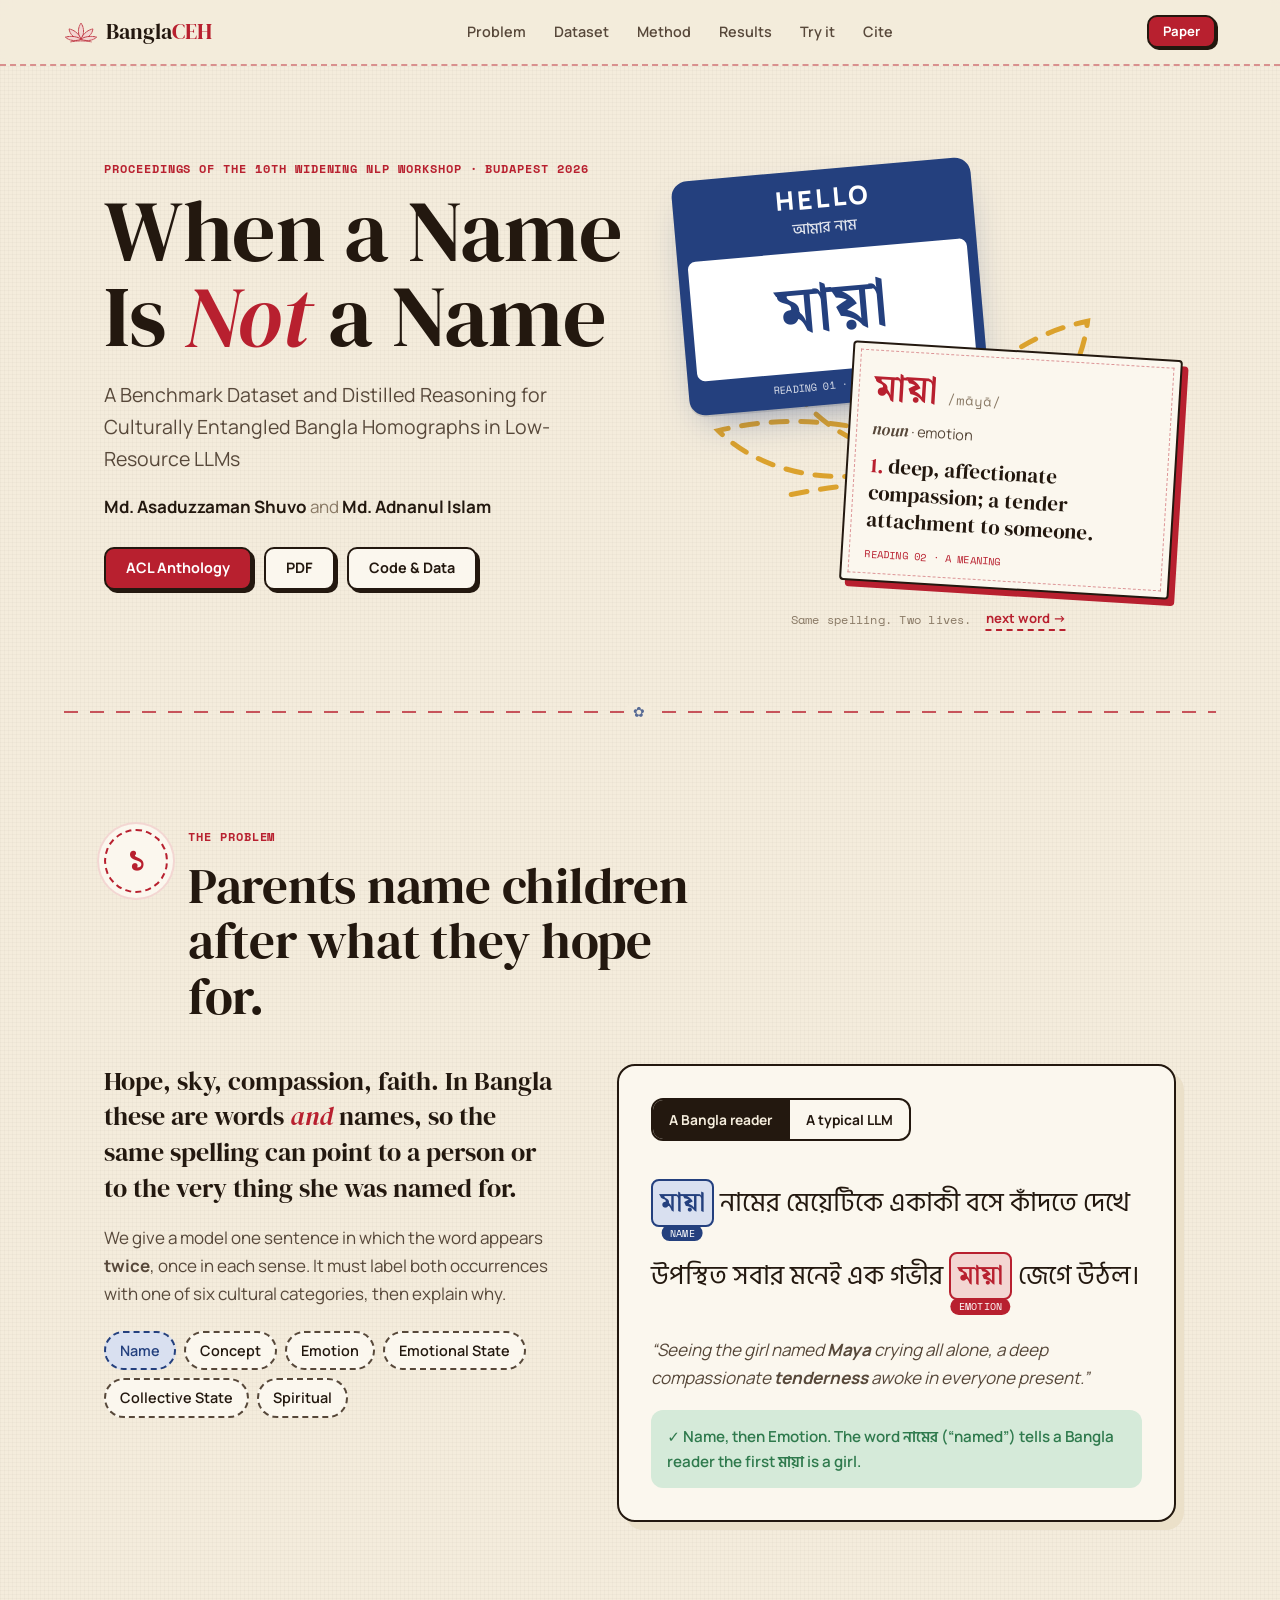
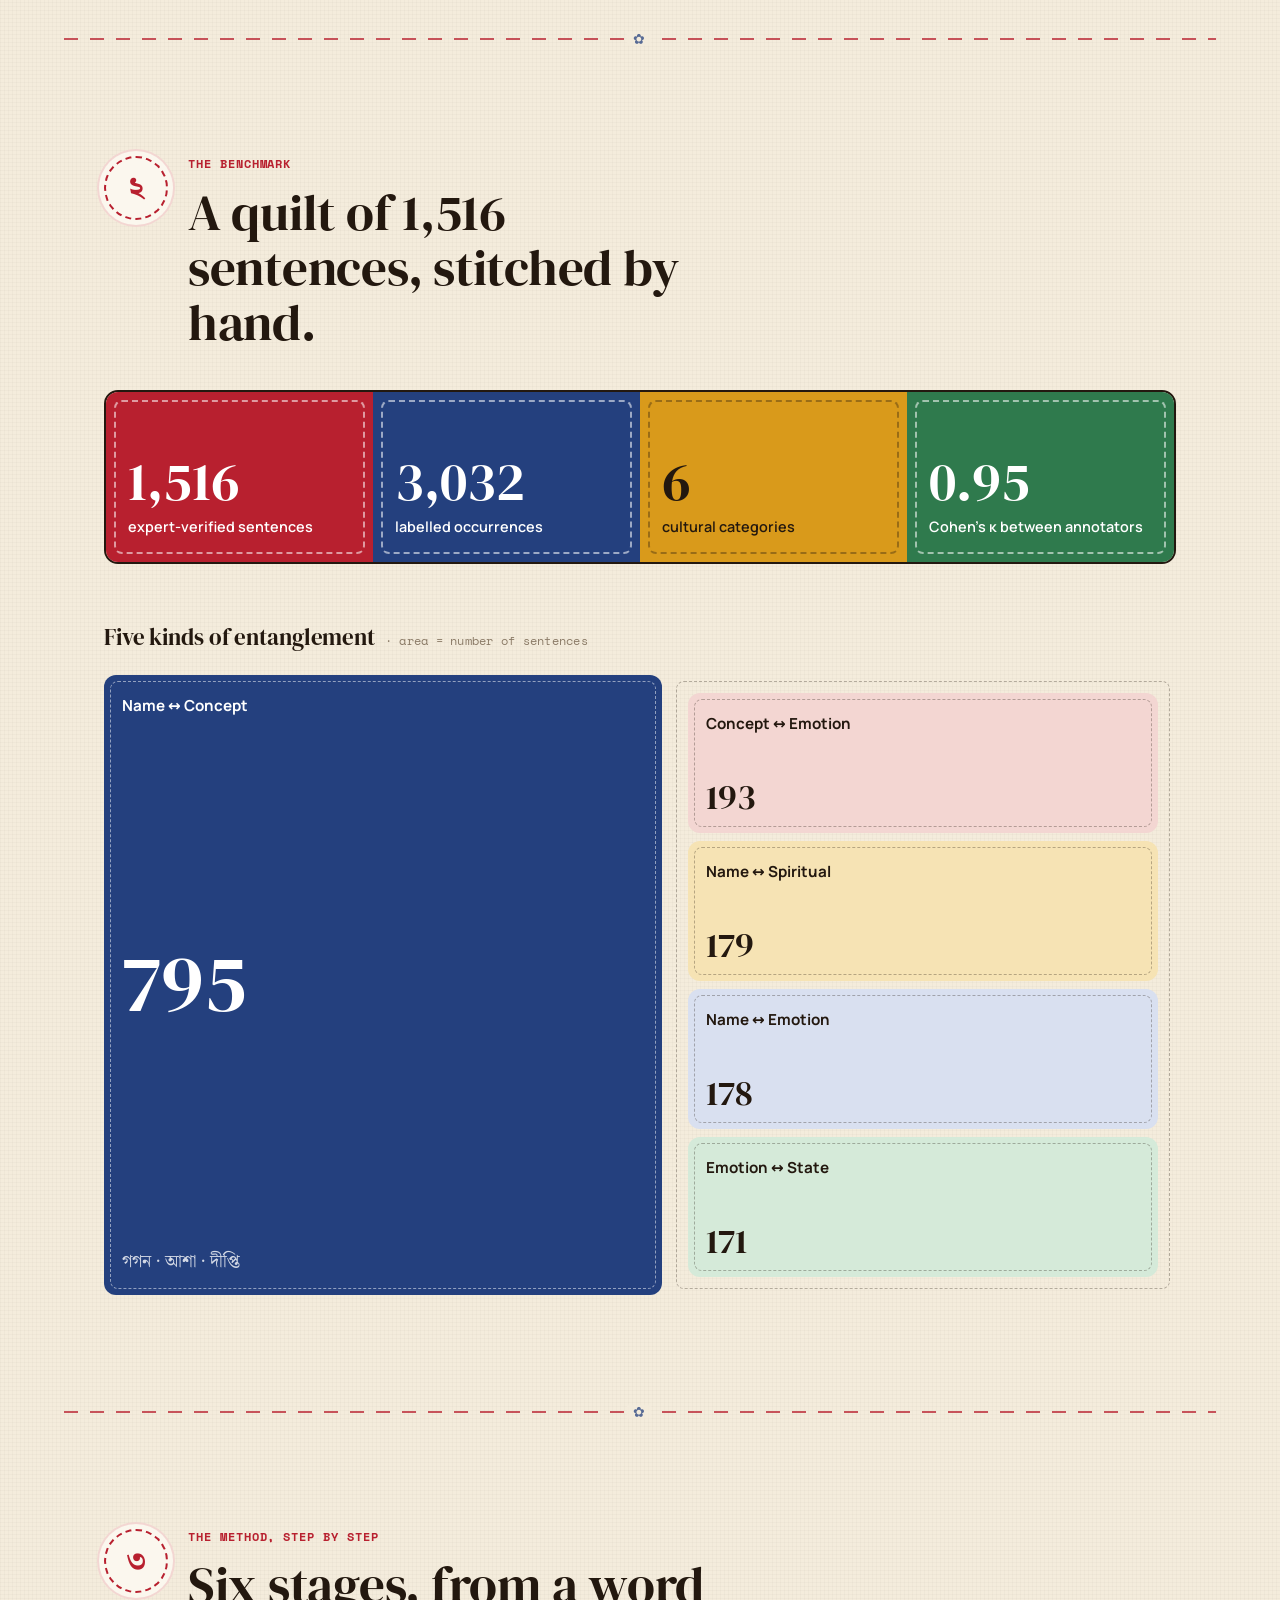
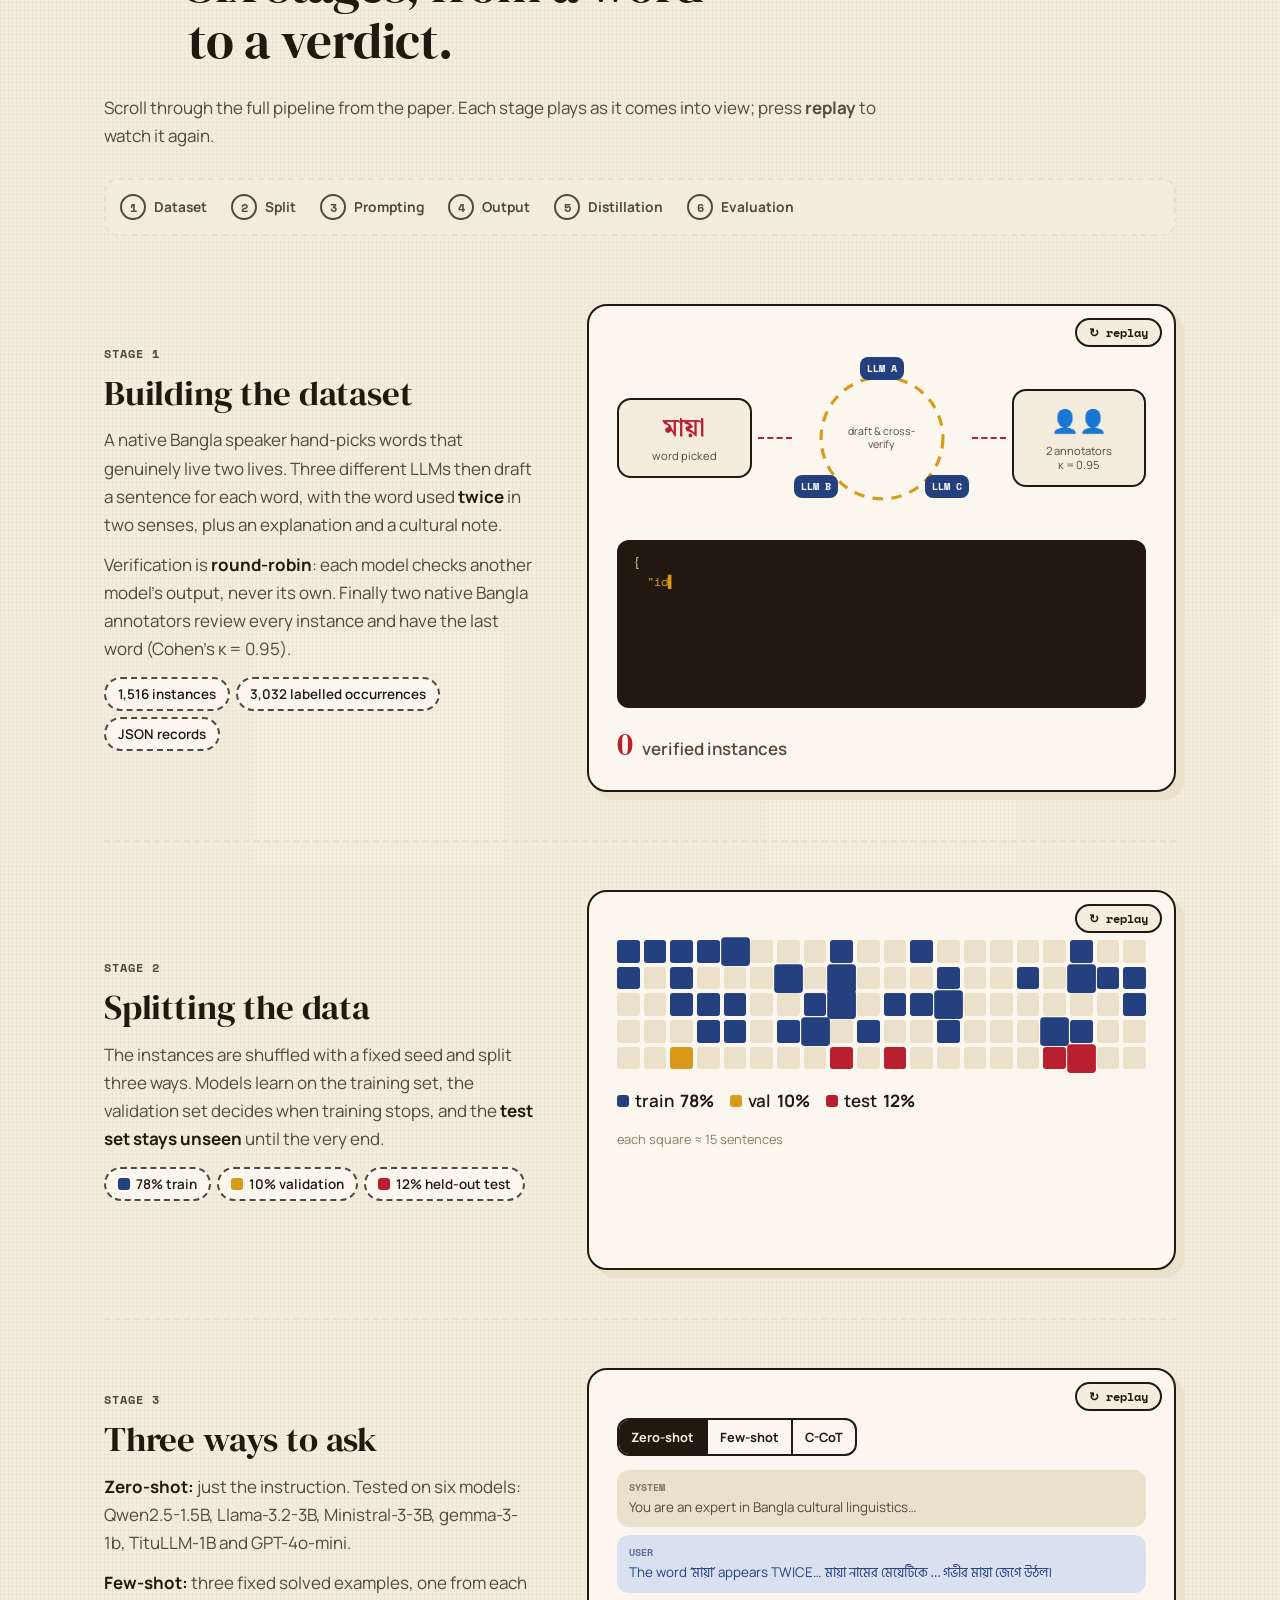
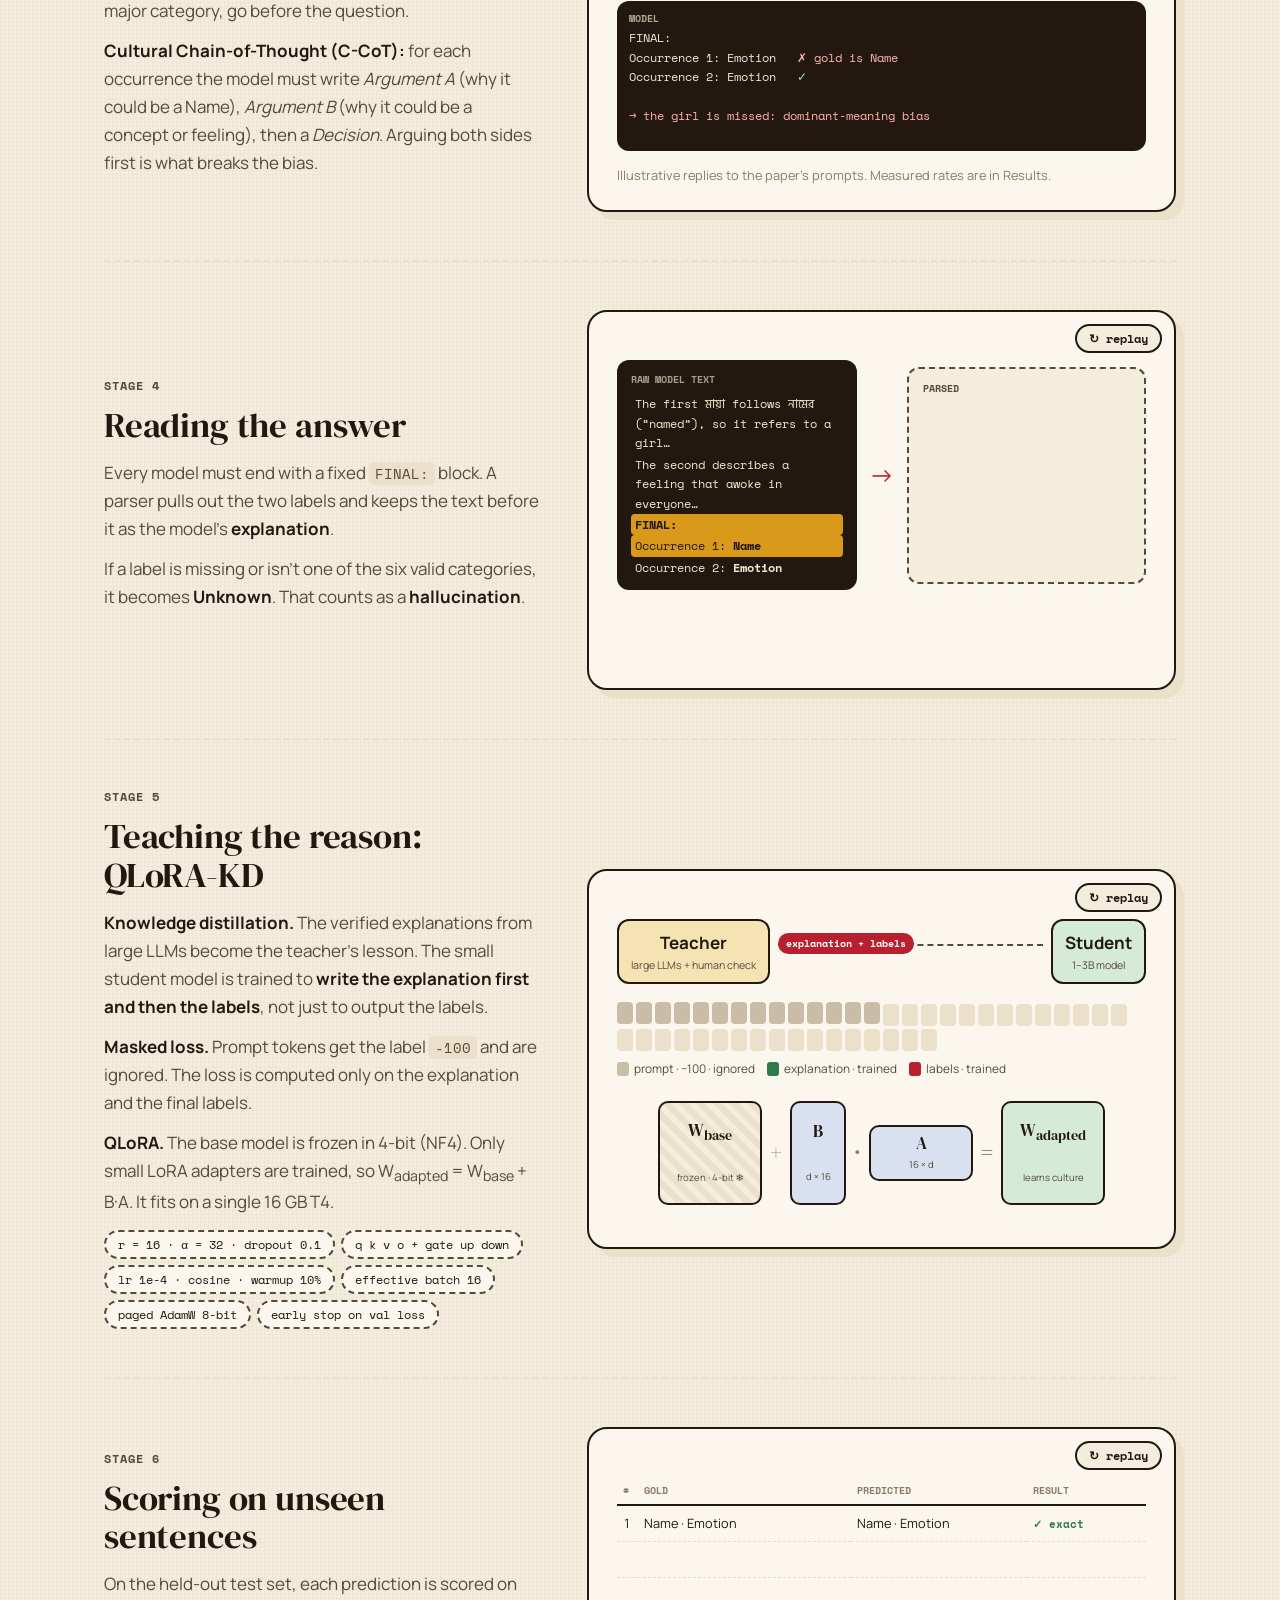
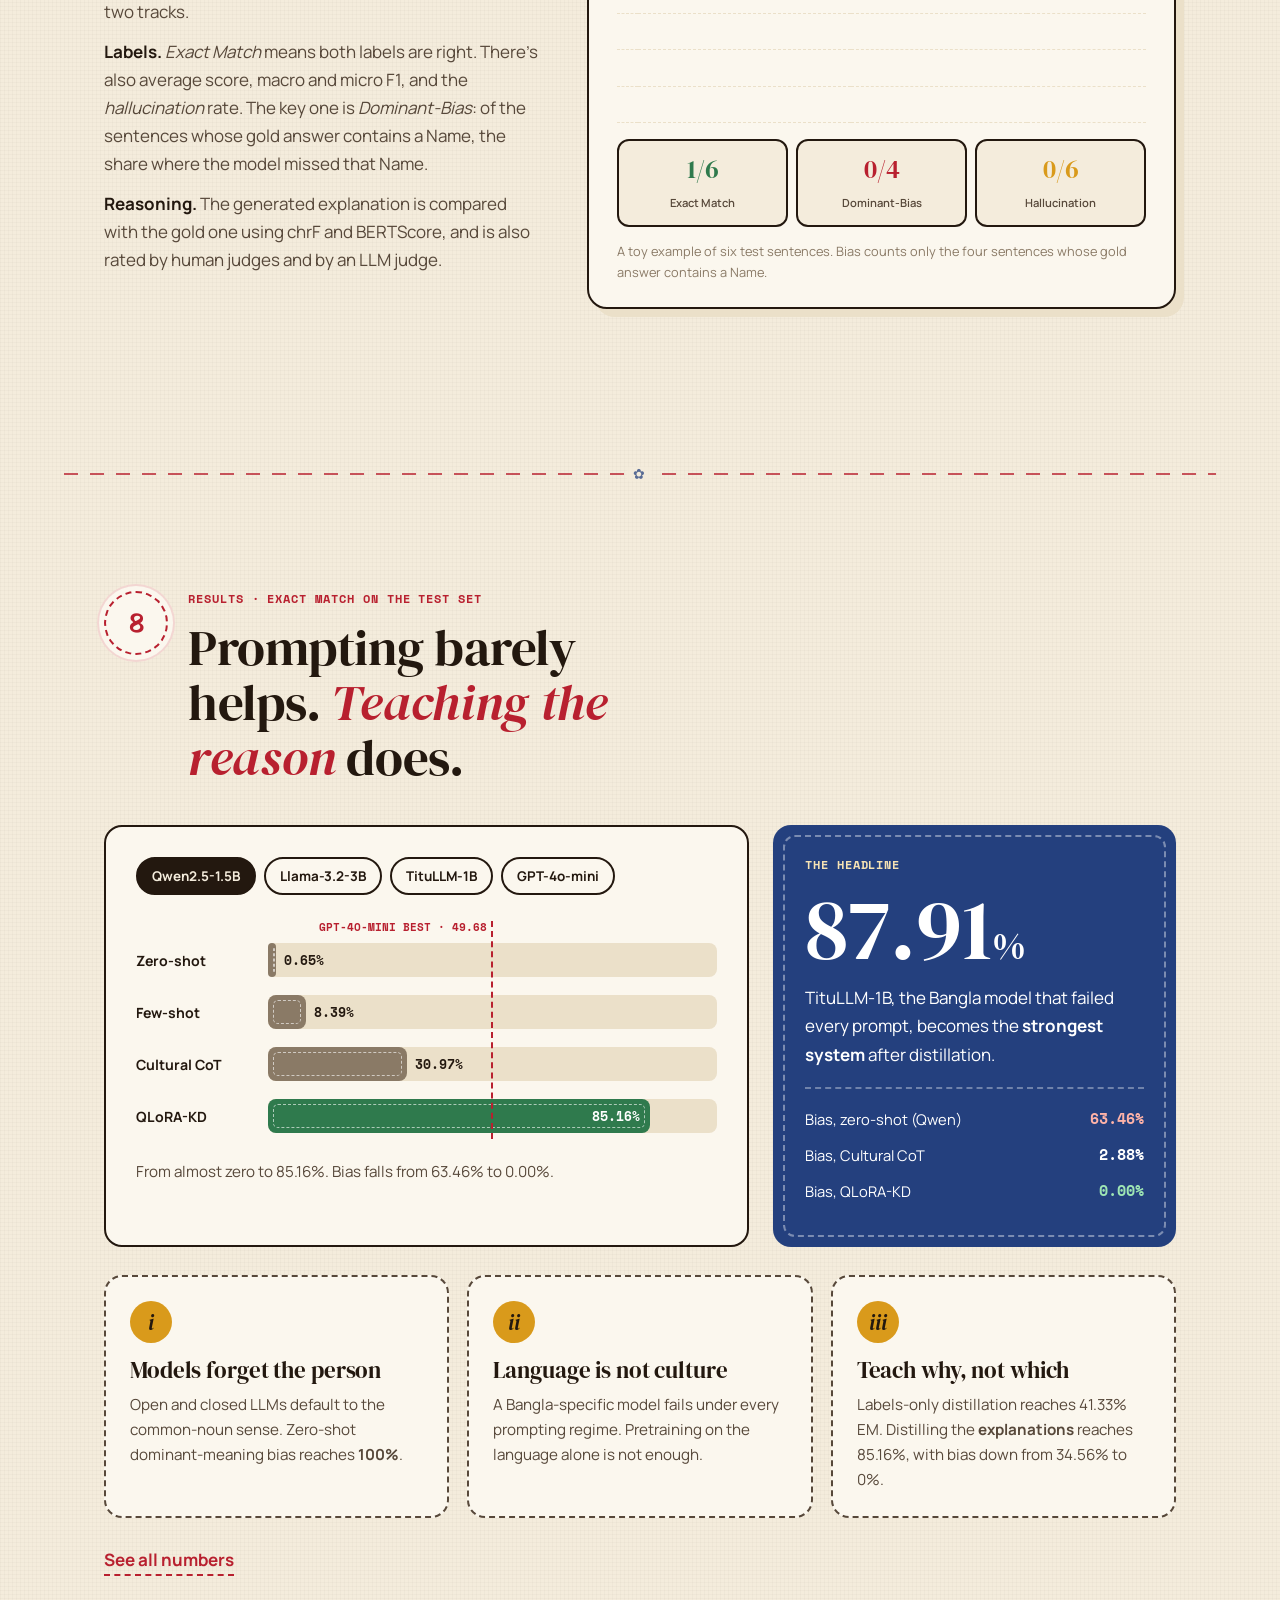
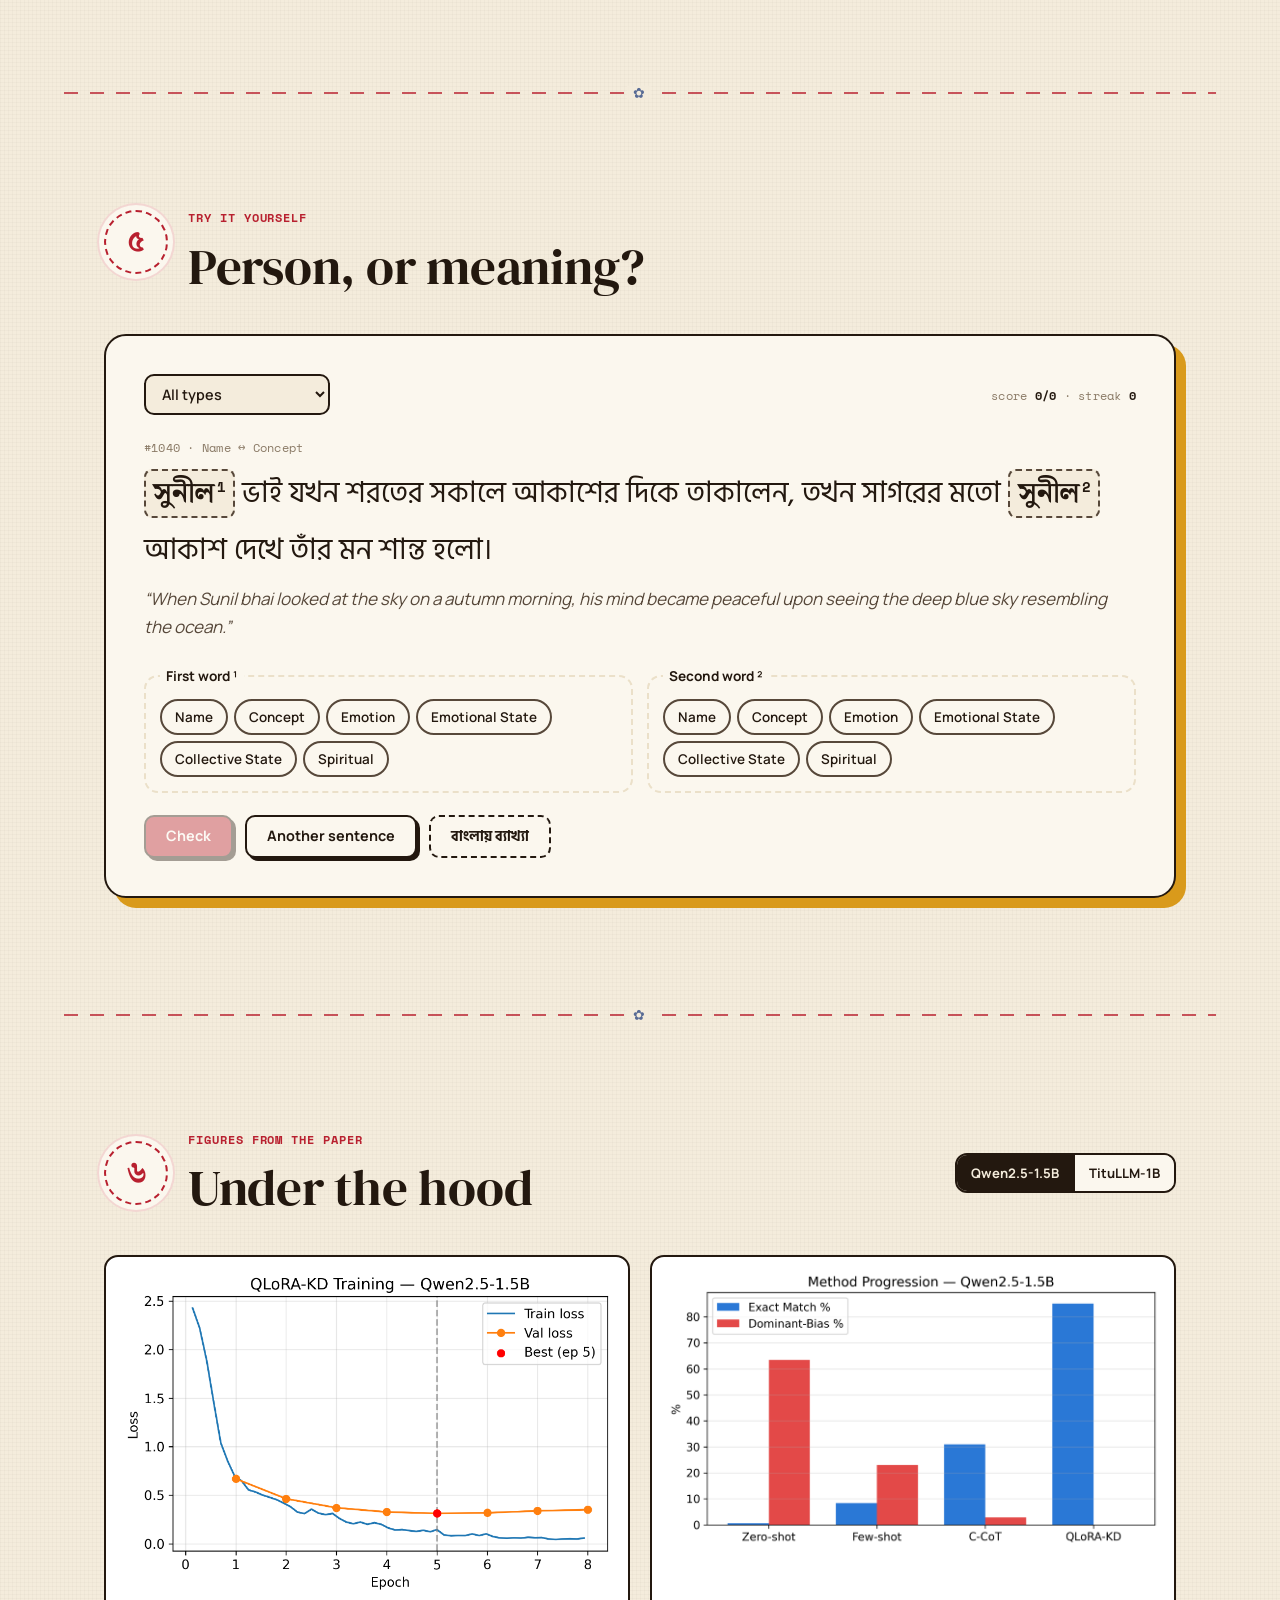
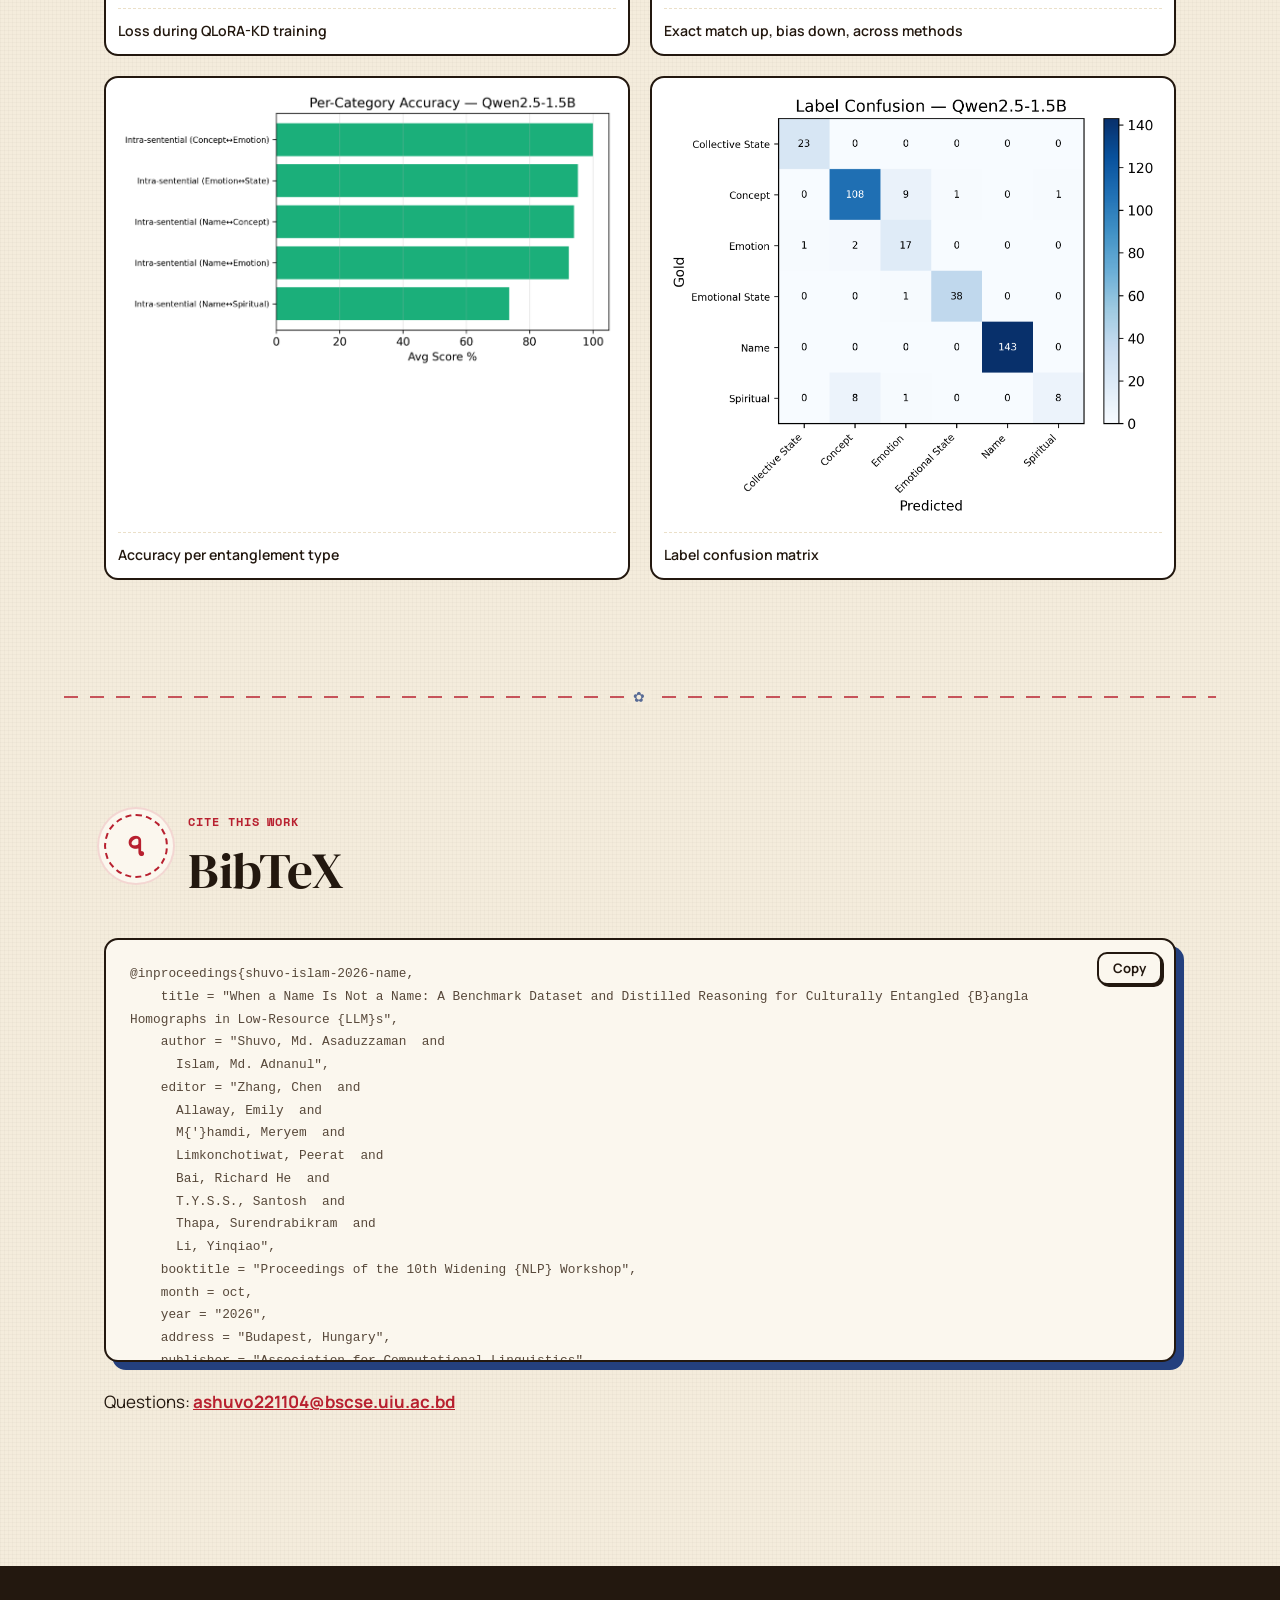
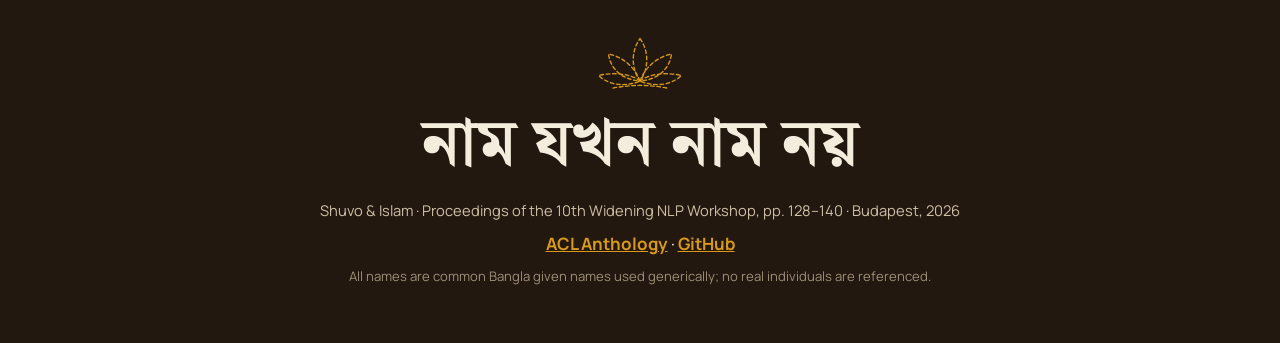
==== commit 8985b0fc: "Add animated step-by-step method walkthrough New 'The method, step by step' section that animates th" ====
--- a/docs/index.html
+++ b/docs/index.html
@@ -39,6 +39,7 @@
   <nav class="top__nav" aria-label="Sections">
     <a href="#problem">Problem</a>
     <a href="#quilt">Dataset</a>
+    <a href="#method">Method</a>
     <a href="#results">Results</a>
     <a href="#play">Try it</a>
     <a href="#cite">Cite</a>
@@ -158,13 +159,197 @@
       </div>
     </div>
 
-    <h3 class="h3">How each sentence was made</h3>
-    <ol class="thread">
-      <li><span>01</span><b>Pick the words</b>A native speaker hand-picks words with real dual readings.</li>
-      <li><span>02</span><b>Draft</b>Three different LLMs write sentences and cultural explanations.</li>
-      <li><span>03</span><b>Cross-check</b>Round-robin review, so no model checks its own work.</li>
-      <li><span>04</span><b>Human verify</b>Two native Bangla annotators have the final word.</li>
+  </section>
+
+  <div class="stitch" aria-hidden="true"></div>
+
+  <!-- ================= METHOD (animated walkthrough) ================= -->
+  <section class="method" id="method">
+    <div class="sec-head">
+      <span class="sec-num">৩</span>
+      <div>
+        <p class="eyebrow">The method, step by step</p>
+        <h2>Six stages, from a word to a verdict.</h2>
+      </div>
+    </div>
+    <p class="method__intro">Scroll through the full pipeline from the paper. Each stage plays as it comes into view; press <b>replay</b> to watch it again.</p>
+
+    <ol class="method__map" id="methodMap" aria-label="Stages">
+      <li><a href="#ch1"><span>1</span>Dataset</a></li>
+      <li><a href="#ch2"><span>2</span>Split</a></li>
+      <li><a href="#ch3"><span>3</span>Prompting</a></li>
+      <li><a href="#ch4"><span>4</span>Output</a></li>
+      <li><a href="#ch5"><span>5</span>Distillation</a></li>
+      <li><a href="#ch6"><span>6</span>Evaluation</a></li>
     </ol>
+
+    <!-- ===== 1. DATASET CREATION ===== -->
+    <article class="ch" id="ch1">
+      <div class="ch__text">
+        <p class="ch__n">Stage 1</p>
+        <h3>Building the dataset</h3>
+        <p>A native Bangla speaker hand-picks words that genuinely live two lives. Three different LLMs then draft a sentence for each word, with the word used <b>twice</b> in two senses, plus an explanation and a cultural note.</p>
+        <p>Verification is <b>round-robin</b>: each model checks another model's output, never its own. Finally two native Bangla annotators review every instance and have the last word (Cohen's κ = 0.95).</p>
+        <ul class="ch__facts"><li>1,516 instances</li><li>3,032 labelled occurrences</li><li>JSON records</li></ul>
+      </div>
+      <div class="ch__scene scene-data" data-scene="data">
+        <button type="button" class="replay">↻ replay</button>
+        <div class="flow">
+          <div class="node node--word"><span class="bn">মায়া</span><small>word picked</small></div>
+          <div class="link"></div>
+          <div class="ring">
+            <svg viewBox="0 0 160 160" aria-hidden="true"><circle cx="80" cy="80" r="58"/></svg>
+            <span class="gen g1">LLM A</span><span class="gen g2">LLM B</span><span class="gen g3">LLM C</span>
+            <small class="ring__lbl">draft &amp; cross-verify</small>
+          </div>
+          <div class="link"></div>
+          <div class="node node--human"><span>👤👤</span><small>2 annotators<br>κ = 0.95</small></div>
+        </div>
+        <pre class="json" data-json></pre>
+        <p class="scene__count"><b data-countup="1516">0</b> verified instances</p>
+      </div>
+    </article>
+
+    <!-- ===== 2. SPLIT ===== -->
+    <article class="ch" id="ch2">
+      <div class="ch__text">
+        <p class="ch__n">Stage 2</p>
+        <h3>Splitting the data</h3>
+        <p>The instances are shuffled with a fixed seed and split three ways. Models learn on the training set, the validation set decides when training stops, and the <b>test set stays unseen</b> until the very end.</p>
+        <ul class="ch__facts"><li><i class="sw sw--indigo"></i>78% train</li><li><i class="sw sw--gold"></i>10% validation</li><li><i class="sw sw--red"></i>12% held-out test</li></ul>
+      </div>
+      <div class="ch__scene scene-split" data-scene="split">
+        <button type="button" class="replay">↻ replay</button>
+        <div class="dots" data-dots aria-label="100 squares: 78 train, 10 validation, 12 test"></div>
+        <div class="split__legend">
+          <span><i class="sw sw--indigo"></i>train <b>78%</b></span>
+          <span><i class="sw sw--gold"></i>val <b>10%</b></span>
+          <span><i class="sw sw--red"></i>test <b>12%</b></span>
+        </div>
+        <p class="scene__note">each square ≈ 15 sentences</p>
+      </div>
+    </article>
+
+    <!-- ===== 3. PROMPTING ===== -->
+    <article class="ch" id="ch3">
+      <div class="ch__text">
+        <p class="ch__n">Stage 3</p>
+        <h3>Three ways to ask</h3>
+        <p><b>Zero-shot:</b> just the instruction. Tested on six models: Qwen2.5-1.5B, Llama-3.2-3B, Ministral-3-3B, gemma-3-1b, TituLLM-1B and GPT-4o-mini.</p>
+        <p><b>Few-shot:</b> three fixed solved examples, one from each major category, go before the question.</p>
+        <p><b>Cultural Chain-of-Thought (C-CoT):</b> for each occurrence the model must write <i>Argument A</i> (why it could be a Name), <i>Argument B</i> (why it could be a concept or feeling), then a <i>Decision</i>. Arguing both sides first is what breaks the bias.</p>
+      </div>
+      <div class="ch__scene scene-prompt" data-scene="prompt">
+        <button type="button" class="replay">↻ replay</button>
+        <div class="ptabs" role="tablist" aria-label="Prompting regime">
+          <button type="button" data-p="zero" class="is-on">Zero-shot</button>
+          <button type="button" data-p="few">Few-shot</button>
+          <button type="button" data-p="ccot">C-CoT</button>
+        </div>
+        <div class="chat">
+          <div class="bubble bubble--sys"><b>system</b> You are an expert in Bangla cultural linguistics…</div>
+          <div class="shots" data-shots>
+            <span>example 1 ✓</span><span>example 2 ✓</span><span>example 3 ✓</span>
+          </div>
+          <div class="bubble bubble--user"><b>user</b> The word <span class="bn">‘মায়া’</span> appears TWICE… <span class="bn">মায়া নামের মেয়েটিকে … গভীর মায়া জেগে উঠল।</span></div>
+          <div class="bubble bubble--bot"><b>model</b><pre data-typed></pre></div>
+        </div>
+        <p class="scene__note">Illustrative replies to the paper's prompts. Measured rates are in Results.</p>
+      </div>
+    </article>
+
+    <!-- ===== 4. OUTPUT ===== -->
+    <article class="ch" id="ch4">
+      <div class="ch__text">
+        <p class="ch__n">Stage 4</p>
+        <h3>Reading the answer</h3>
+        <p>Every model must end with a fixed <code>FINAL:</code> block. A parser pulls out the two labels and keeps the text before it as the model's <b>explanation</b>.</p>
+        <p>If a label is missing or isn't one of the six valid categories, it becomes <b>Unknown</b>. That counts as a <b>hallucination</b>.</p>
+      </div>
+      <div class="ch__scene scene-parse" data-scene="parse">
+        <button type="button" class="replay">↻ replay</button>
+        <div class="parse">
+          <div class="raw">
+            <p class="raw__h">raw model text</p>
+            <p class="raw__l r1">The first মায়া follows নামের (“named”), so it refers to a girl…</p>
+            <p class="raw__l r2">The second describes a feeling that awoke in everyone…</p>
+            <p class="raw__l r3"><b>FINAL:</b></p>
+            <p class="raw__l r4">Occurrence 1: <b>Name</b></p>
+            <p class="raw__l r5">Occurrence 2: <b>Emotion</b></p>
+          </div>
+          <div class="arrow">→</div>
+          <div class="out">
+            <p class="raw__h">parsed</p>
+            <p class="slot s1"><span>label_1</span><b class="tag tag--name">Name</b></p>
+            <p class="slot s2"><span>label_2</span><b class="tag tag--sense">Emotion</b></p>
+            <p class="slot s3"><span>explanation</span><i>“The first মায়া follows…”</i></p>
+            <p class="slot s4 slot--bad"><span>if label ∉ 6 classes</span><b class="tag">Unknown → hallucination</b></p>
+          </div>
+        </div>
+      </div>
+    </article>
+
+    <!-- ===== 5. DISTILLATION ===== -->
+    <article class="ch" id="ch5">
+      <div class="ch__text">
+        <p class="ch__n">Stage 5</p>
+        <h3>Teaching the reason: QLoRA-KD</h3>
+        <p><b>Knowledge distillation.</b> The verified explanations from large LLMs become the teacher's lesson. The small student model is trained to <b>write the explanation first and then the labels</b>, not just to output the labels.</p>
+        <p><b>Masked loss.</b> Prompt tokens get the label <code>-100</code> and are ignored. The loss is computed only on the explanation and the final labels.</p>
+        <p><b>QLoRA.</b> The base model is frozen in 4-bit (NF4). Only small LoRA adapters are trained, so W<sub>adapted</sub> = W<sub>base</sub> + B·A. It fits on a single 16 GB T4.</p>
+        <ul class="ch__facts ch__facts--mono">
+          <li>r = 16 · α = 32 · dropout 0.1</li>
+          <li>q k v o + gate up down</li>
+          <li>lr 1e-4 · cosine · warmup 10%</li>
+          <li>effective batch 16</li>
+          <li>paged AdamW 8-bit</li>
+          <li>early stop on val loss</li>
+        </ul>
+      </div>
+      <div class="ch__scene scene-kd" data-scene="kd">
+        <button type="button" class="replay">↻ replay</button>
+        <div class="kd__teach">
+          <div class="who who--t"><b>Teacher</b><small>large LLMs + human check</small></div>
+          <div class="kd__beam"><span>explanation + labels</span></div>
+          <div class="who who--s"><b>Student</b><small>1–3B model</small></div>
+        </div>
+        <div class="tokens" data-tokens aria-label="Token strip: prompt tokens ignored, explanation and label tokens supervised"></div>
+        <div class="tokens__key"><span><i class="tk tk--p"></i>prompt · −100 · ignored</span><span><i class="tk tk--r"></i>explanation · trained</span><span><i class="tk tk--l"></i>labels · trained</span></div>
+        <div class="lora">
+          <div class="mat mat--w"><b>W<sub>base</sub></b><small>frozen · 4-bit ❄</small></div>
+          <span class="op">+</span>
+          <div class="mat mat--b"><b>B</b><small>d × 16</small></div>
+          <span class="op">·</span>
+          <div class="mat mat--a"><b>A</b><small>16 × d</small></div>
+          <span class="op">=</span>
+          <div class="mat mat--out"><b>W<sub>adapted</sub></b><small>learns culture</small></div>
+        </div>
+      </div>
+    </article>
+
+    <!-- ===== 6. EVALUATION ===== -->
+    <article class="ch" id="ch6">
+      <div class="ch__text">
+        <p class="ch__n">Stage 6</p>
+        <h3>Scoring on unseen sentences</h3>
+        <p>On the held-out test set, each prediction is scored on two tracks.</p>
+        <p><b>Labels.</b> <i>Exact Match</i> means both labels are right. There's also average score, macro and micro F1, and the <i>hallucination</i> rate. The key one is <i>Dominant-Bias</i>: of the sentences whose gold answer contains a Name, the share where the model missed that Name.</p>
+        <p><b>Reasoning.</b> The generated explanation is compared with the gold one using chrF and BERTScore, and is also rated by human judges and by an LLM judge.</p>
+      </div>
+      <div class="ch__scene scene-eval" data-scene="eval">
+        <button type="button" class="replay">↻ replay</button>
+        <table class="evt">
+          <thead><tr><th>#</th><th>gold</th><th>predicted</th><th>result</th></tr></thead>
+          <tbody data-evrows></tbody>
+        </table>
+        <div class="tally">
+          <div><b data-t="em">0/6</b><span>Exact Match</span></div>
+          <div><b data-t="bias">0/4</b><span>Dominant-Bias</span></div>
+          <div><b data-t="hall">0/6</b><span>Hallucination</span></div>
+        </div>
+        <p class="scene__note">A toy example of six test sentences. Bias counts only the four sentences whose gold answer contains a Name.</p>
+      </div>
+    </article>
   </section>
 
   <div class="stitch" aria-hidden="true"></div>
@@ -172,7 +357,7 @@
   <!-- ================= RESULTS ================= -->
   <section class="results" id="results">
     <div class="sec-head">
-      <span class="sec-num">৩</span>
+      <span class="sec-num">৪</span>
       <div>
         <p class="eyebrow">Results · exact match on the test set</p>
         <h2>Prompting barely helps. <em>Teaching the reason</em> does.</h2>
@@ -237,7 +422,7 @@
   <!-- ================= PLAY ================= -->
   <section class="play" id="play">
     <div class="sec-head">
-      <span class="sec-num">৪</span>
+      <span class="sec-num">৫</span>
       <div>
         <p class="eyebrow">Try it yourself</p>
         <h2>Person, or meaning?</h2>
@@ -277,7 +462,7 @@
   <!-- ================= FIGURES ================= -->
   <section class="figs" id="figs">
     <div class="sec-head sec-head--row">
-      <span class="sec-num">৫</span>
+      <span class="sec-num">৬</span>
       <div>
         <p class="eyebrow">Figures from the paper</p>
         <h2>Under the hood</h2>
@@ -300,7 +485,7 @@
   <!-- ================= CITE ================= -->
   <section class="cite" id="cite">
     <div class="sec-head">
-      <span class="sec-num">৬</span>
+      <span class="sec-num">৭</span>
       <div>
         <p class="eyebrow">Cite this work</p>
         <h2>BibTeX</h2>
--- a/docs/css/style.css
+++ b/docs/css/style.css
@@ -373,3 +373,160 @@
   *, *::before, *::after { animation: none !important; transition-duration: .01ms !important; }
   .rv { opacity: 1; transform: none; }
 }
+
+/* ================= METHOD: animated walkthrough ================= */
+.method__intro { color: var(--ink-2); max-width: 46em; margin: -14px 0 28px; }
+.method__map { list-style: none; padding: 8px; margin: 0 0 20px; display: flex; gap: 6px; overflow-x: auto; scrollbar-width: none;
+  position: sticky; top: 62px; z-index: 5; background: rgba(244, 236, 220, .94); border: 2px dashed var(--cloth-2); border-radius: 14px; }
+.method__map::-webkit-scrollbar { display: none; }
+.method__map a { display: flex; align-items: center; gap: 8px; white-space: nowrap; text-decoration: none; font-weight: 700; font-size: .86rem; color: var(--ink-2); padding: 6px 12px 6px 6px; border-radius: 99px; transition: background .3s, color .3s; }
+.method__map span { display: grid; place-items: center; width: 26px; height: 26px; border-radius: 50%; border: 2px solid currentColor; font: 700 .72rem var(--f-mono); }
+.method__map a.is-active { background: var(--ink); color: var(--cloth); }
+
+.ch { display: grid; grid-template-columns: 1fr; gap: 24px; padding: 48px 0; border-bottom: 2px dashed var(--cloth-2); scroll-margin-top: 130px; }
+.ch:last-child { border-bottom: 0; }
+@media (min-width: 980px) { .ch { grid-template-columns: .85fr 1.15fr; gap: 48px; align-items: center; } }
+.ch__n { font: 700 .74rem var(--f-mono); text-transform: uppercase; letter-spacing: .08em; color: var(--red); margin: 0 0 6px; }
+.ch__text h3 { font-size: clamp(1.6rem, 3vw, 2.2rem); line-height: 1.1; margin-bottom: 14px; }
+.ch__text p { color: var(--ink-2); margin: 0 0 12px; }
+.ch__text b { color: var(--ink); }
+.ch__text code { font: .85em var(--f-mono); background: var(--cloth-2); padding: 1px 6px; border-radius: 5px; }
+.ch__facts { list-style: none; padding: 0; margin: 14px 0 0; display: flex; flex-wrap: wrap; gap: 6px; }
+.ch__facts li { display: inline-flex; align-items: center; gap: 6px; border: 2px dashed var(--ink-2); border-radius: 99px; padding: 4px 12px; font-size: .84rem; font-weight: 600; background: var(--card); }
+.ch__facts--mono li { font: 400 .74rem var(--f-mono); }
+.sw { display: inline-block; width: 12px; height: 12px; border-radius: 3px; }
+.sw--indigo { background: var(--indigo); } .sw--gold { background: var(--gold); } .sw--red { background: var(--red); }
+
+.ch__scene { position: relative; background: var(--card); border: 2px solid var(--ink); border-radius: 20px; padding: 48px clamp(14px, 3vw, 28px) 24px; min-height: 380px; box-shadow: 8px 8px 0 var(--cloth-2); overflow: hidden; }
+.replay { position: absolute; top: 12px; right: 12px; font: 700 .74rem var(--f-mono); background: var(--cloth); border: 2px solid var(--ink); border-radius: 99px; padding: 4px 12px; cursor: pointer; color: var(--ink); }
+.replay:hover { background: var(--ink); color: var(--cloth); }
+.scene__note { font-size: .8rem; color: var(--muted); margin: 14px 0 0; }
+.scene__count { margin: 14px 0 0; font-weight: 600; color: var(--ink-2); }
+.scene__count b { font: 400 2rem var(--f-head); color: var(--red); margin-right: 6px; font-variant-numeric: tabular-nums; }
+
+/* shared "pop in" for staged items */
+.ch__scene [data-step] { opacity: 0; transform: translateY(10px) scale(.96); transition: opacity .45s, transform .45s cubic-bezier(.2, .8, .2, 1); }
+.ch__scene.is-play [data-step] { opacity: 1; transform: none; transition-delay: calc(var(--d, 0) * 1ms); }
+
+/* 1. dataset */
+.flow { display: grid; grid-template-columns: 1fr auto 1.25fr auto 1fr; align-items: center; gap: 6px; }
+.node { display: grid; justify-items: center; gap: 4px; text-align: center; padding: 12px 6px; border-radius: 14px; border: 2px solid var(--ink); background: var(--cloth); }
+.node small { font-size: .7rem; color: var(--ink-2); line-height: 1.3; }
+.node--word .bn { font-size: 1.6rem; font-weight: 700; color: var(--red); line-height: 1.3; }
+.node--human span { font-size: 1.4rem; }
+.link { width: clamp(14px, 3vw, 34px); height: 0; border-top: 2px dashed var(--red); transform-origin: left; transform: scaleX(0); transition: transform .5s; }
+.is-play .link { transform: scaleX(1); }
+.ring { position: relative; aspect-ratio: 1; display: grid; place-items: center; }
+.ring svg { position: absolute; inset: 0; width: 100%; height: 100%; }
+.ring circle { fill: none; stroke: var(--gold); stroke-width: 3; stroke-dasharray: 10 8; }
+.is-play .ring svg { animation: spin 8s linear infinite; }
+@keyframes spin { to { transform: rotate(360deg); } }
+.gen { position: absolute; font: 700 .64rem var(--f-mono); background: var(--indigo); color: #fff; padding: 4px 7px; border-radius: 8px; white-space: nowrap; }
+.g1 { top: 2%; left: 50%; transform: translateX(-50%); } .g2 { bottom: 14%; left: -2%; } .g3 { bottom: 14%; right: -2%; }
+.ring__lbl { font-size: .66rem; text-align: center; color: var(--ink-2); max-width: 70px; line-height: 1.25; }
+.json { margin: 18px 0 0; min-height: 168px; background: var(--ink); color: #f3e6cf; border-radius: 12px; padding: 14px 16px; font: .74rem/1.6 var(--f-mono); white-space: pre-wrap; overflow-wrap: anywhere; }
+.json .k { color: var(--gold); } .json .s { color: #a8d8b9; }
+.json::after { content: "▍"; animation: blink 1s steps(1) infinite; color: var(--gold); }
+@keyframes blink { 50% { opacity: 0; } }
+@media (max-width: 520px) { .flow { grid-template-columns: 1fr; justify-items: center; } .link { width: 0; height: 18px; border-top: 0; border-left: 2px dashed var(--red); transform: scaleY(0); transform-origin: top; } .is-play .link { transform: scaleY(1); } .ring { width: 150px; } .node { width: 160px; } }
+
+/* 2. split */
+.dots { display: grid; grid-template-columns: repeat(20, 1fr); gap: 4px; }
+.dots i { aspect-ratio: 1; border-radius: 3px; background: var(--cloth-2); transition: background .35s, transform .35s; }
+.dots i.d-train { background: var(--indigo); } .dots i.d-val { background: var(--gold); } .dots i.d-test { background: var(--red); }
+.dots i.pop { transform: scale(1.25); }
+.split__legend { display: flex; flex-wrap: wrap; gap: 16px; margin-top: 18px; font-weight: 600; }
+.split__legend span { display: inline-flex; align-items: center; gap: 6px; }
+
+/* 3. prompting */
+.ptabs { display: inline-flex; border: 2px solid var(--ink); border-radius: 12px; overflow: hidden; margin-bottom: 14px; }
+.ptabs button { font: 700 .8rem var(--f-body); border: 0; background: none; padding: 8px 12px; cursor: pointer; color: var(--ink); }
+.ptabs button + button { border-left: 2px solid var(--ink); }
+.ptabs button.is-on { background: var(--ink); color: var(--cloth); }
+.chat { display: grid; gap: 8px; }
+.bubble { border-radius: 12px; padding: 10px 12px; font-size: .84rem; line-height: 1.5; }
+.bubble b:first-child { display: block; font: 700 .64rem var(--f-mono); text-transform: uppercase; opacity: .7; margin-bottom: 2px; }
+.bubble--sys { background: var(--cloth-2); color: var(--ink-2); }
+.bubble--user { background: var(--indigo-soft); color: var(--indigo); }
+.bubble--user .bn { font-family: var(--f-bn-body); }
+.bubble--bot { background: var(--ink); color: #f3e6cf; min-height: 150px; }
+.bubble--bot pre { margin: 0; font: .76rem/1.6 var(--f-mono); white-space: pre-wrap; overflow-wrap: anywhere; }
+.bubble--bot pre .ok { color: #9ee6b4; } .bubble--bot pre .bad { color: #ffb3a8; } .bubble--bot pre .arg { color: var(--gold); }
+.shots { display: none; gap: 6px; flex-wrap: wrap; }
+.shots.is-on { display: flex; }
+.shots span { font: 700 .7rem var(--f-mono); background: var(--gold-soft); border: 2px dashed var(--gold); border-radius: 8px; padding: 4px 8px; animation: up .4s both; }
+.shots span:nth-child(2) { animation-delay: .15s; } .shots span:nth-child(3) { animation-delay: .3s; }
+
+/* 4. parse */
+.parse { display: grid; grid-template-columns: 1fr; gap: 12px; align-items: center; }
+@media (min-width: 640px) { .parse { grid-template-columns: 1fr auto 1fr; } }
+.raw, .out { border-radius: 12px; padding: 12px 14px; }
+.raw { background: var(--ink); color: #f3e6cf; font: .76rem/1.6 var(--f-mono); }
+.raw__h { font: 700 .64rem var(--f-mono); text-transform: uppercase; opacity: .65; margin: 0 0 6px; }
+.raw__l { margin: 0; transition: background .4s, color .4s; border-radius: 4px; padding: 1px 4px; }
+.raw__l.hl { background: var(--gold); color: var(--ink); }
+.arrow { font-size: 1.6rem; color: var(--red); text-align: center; }
+@media (max-width: 639px) { .arrow { transform: rotate(90deg); } }
+.out { background: var(--cloth); border: 2px dashed var(--ink-2); }
+.out .raw__h { color: var(--ink-2); opacity: 1; }
+.slot { display: flex; flex-wrap: wrap; justify-content: space-between; align-items: center; gap: 6px; margin: 0 0 8px; font-size: .82rem; opacity: 0; transform: translateX(-10px); transition: opacity .4s, transform .4s; }
+.slot.in { opacity: 1; transform: none; }
+.slot span { font: .7rem var(--f-mono); color: var(--muted); }
+.slot i { font-size: .8rem; color: var(--ink-2); }
+.tag { font: 700 .72rem var(--f-mono); padding: 3px 8px; border-radius: 99px; background: var(--cloth-2); }
+.tag--name { background: var(--indigo); color: #fff; } .tag--sense { background: var(--red); color: #fff; }
+.slot--bad .tag { background: var(--red-soft); color: var(--red); }
+
+/* 5. distillation */
+.kd__teach { display: grid; grid-template-columns: auto 1fr auto; align-items: center; gap: 8px; }
+.who { border: 2px solid var(--ink); border-radius: 12px; padding: 8px 12px; text-align: center; display: grid; }
+.who small { font-size: .66rem; color: var(--ink-2); }
+.who--t { background: var(--gold-soft); } .who--s { background: var(--green-soft); }
+.kd__beam { position: relative; height: 26px; border-top: 2px dashed var(--ink-2); margin-top: 12px; }
+.kd__beam span { position: absolute; top: -13px; left: 0; font: 700 .64rem var(--f-mono); background: var(--red); color: #fff; padding: 3px 8px; border-radius: 99px; white-space: nowrap; }
+.is-play .kd__beam span { animation: beam 2.4s cubic-bezier(.5, 0, .5, 1) infinite; }
+@keyframes beam { 0% { left: 0; transform: translateX(0); } 100% { left: 100%; transform: translateX(-100%); } }
+.tokens { display: flex; flex-wrap: wrap; gap: 3px; margin: 20px 0 8px; }
+.tokens i { width: 16px; height: 22px; border-radius: 4px; background: var(--cloth-2); position: relative; transition: background .3s, transform .3s; }
+.tokens i.tk--p.on { background: #c9bda7; }
+.tokens i.tk--r.on { background: var(--green); }
+.tokens i.tk--l.on { background: var(--red); }
+.tokens i.on { transform: translateY(-2px); }
+.tokens__key { display: flex; flex-wrap: wrap; gap: 12px; font-size: .74rem; color: var(--ink-2); }
+.tokens__key span { display: inline-flex; align-items: center; gap: 5px; }
+.tk { display: inline-block; width: 12px; height: 14px; border-radius: 3px; }
+.tk.tk--p { background: #c9bda7; } .tk.tk--r { background: var(--green); } .tk.tk--l { background: var(--red); }
+.lora { display: flex; align-items: center; justify-content: center; flex-wrap: wrap; gap: 8px; margin-top: 22px; }
+.mat { display: grid; place-items: center; text-align: center; border-radius: 10px; border: 2px solid var(--ink); padding: 6px; }
+.mat b { font: 400 1.05rem/1.1 var(--f-head); } .mat small { font-size: .6rem; line-height: 1.2; color: var(--ink-2); }
+.mat--w { width: 104px; height: 104px; background: repeating-linear-gradient(45deg, var(--cloth-2) 0 6px, var(--cloth) 6px 12px); }
+.mat--b { width: 56px; height: 104px; background: var(--indigo-soft); }
+.mat--a { width: 104px; height: 56px; background: var(--indigo-soft); }
+.mat--out { width: 104px; height: 104px; background: var(--green-soft); }
+.op { font: 400 1.4rem var(--f-head); color: var(--muted); }
+.is-play .mat--b, .is-play .mat--a { animation: glow 1.6s ease-in-out infinite alternate; }
+.is-play .mat--out { animation: glow2 1.6s ease-in-out .8s infinite alternate; }
+@keyframes glow { to { background: var(--indigo); color: #fff; } }
+@keyframes glow2 { to { background: var(--green); } }
+.is-play .mat--b small, .is-play .mat--a small { animation: glowtxt 1.6s ease-in-out infinite alternate; }
+@keyframes glowtxt { to { color: #fff; } }
+
+/* 6. evaluation */
+.evt { width: 100%; border-collapse: collapse; font-size: .8rem; min-width: 0; }
+.evt th { font: 700 .64rem var(--f-mono); text-transform: uppercase; color: var(--muted); text-align: left; padding: 6px; border-bottom: 2px solid var(--ink); }
+.evt td { padding: 7px 6px; border-bottom: 1px dashed var(--cloth-2); text-align: left; white-space: nowrap; }
+.evt tbody tr { opacity: 0; transition: opacity .35s; }
+.evt tbody tr.in { opacity: 1; }
+.evt .res { font: 700 .7rem var(--f-mono); }
+.res--ok { color: var(--green); } .res--bias { color: var(--red); } .res--hall { color: var(--gold); } .res--part { color: var(--ink-2); }
+.evt td:nth-child(2), .evt td:nth-child(3) { white-space: normal; }
+.tally { display: grid; grid-template-columns: repeat(3, 1fr); gap: 8px; margin-top: 16px; }
+.tally div { border: 2px solid var(--ink); border-radius: 12px; padding: 10px; text-align: center; background: var(--cloth); }
+.tally b { display: block; font: 400 1.6rem var(--f-head); font-variant-numeric: tabular-nums; }
+.tally span { font-size: .7rem; color: var(--ink-2); font-weight: 600; }
+.tally div:nth-child(1) b { color: var(--green); } .tally div:nth-child(2) b { color: var(--red); } .tally div:nth-child(3) b { color: var(--gold); }
+@media (max-width: 520px) {
+  .kd__beam span { font-size: 0; padding: 3px 8px; }
+  .kd__beam span::before { content: "why + labels"; font-size: .58rem; }
+  .who { padding: 6px 8px; }
+}
